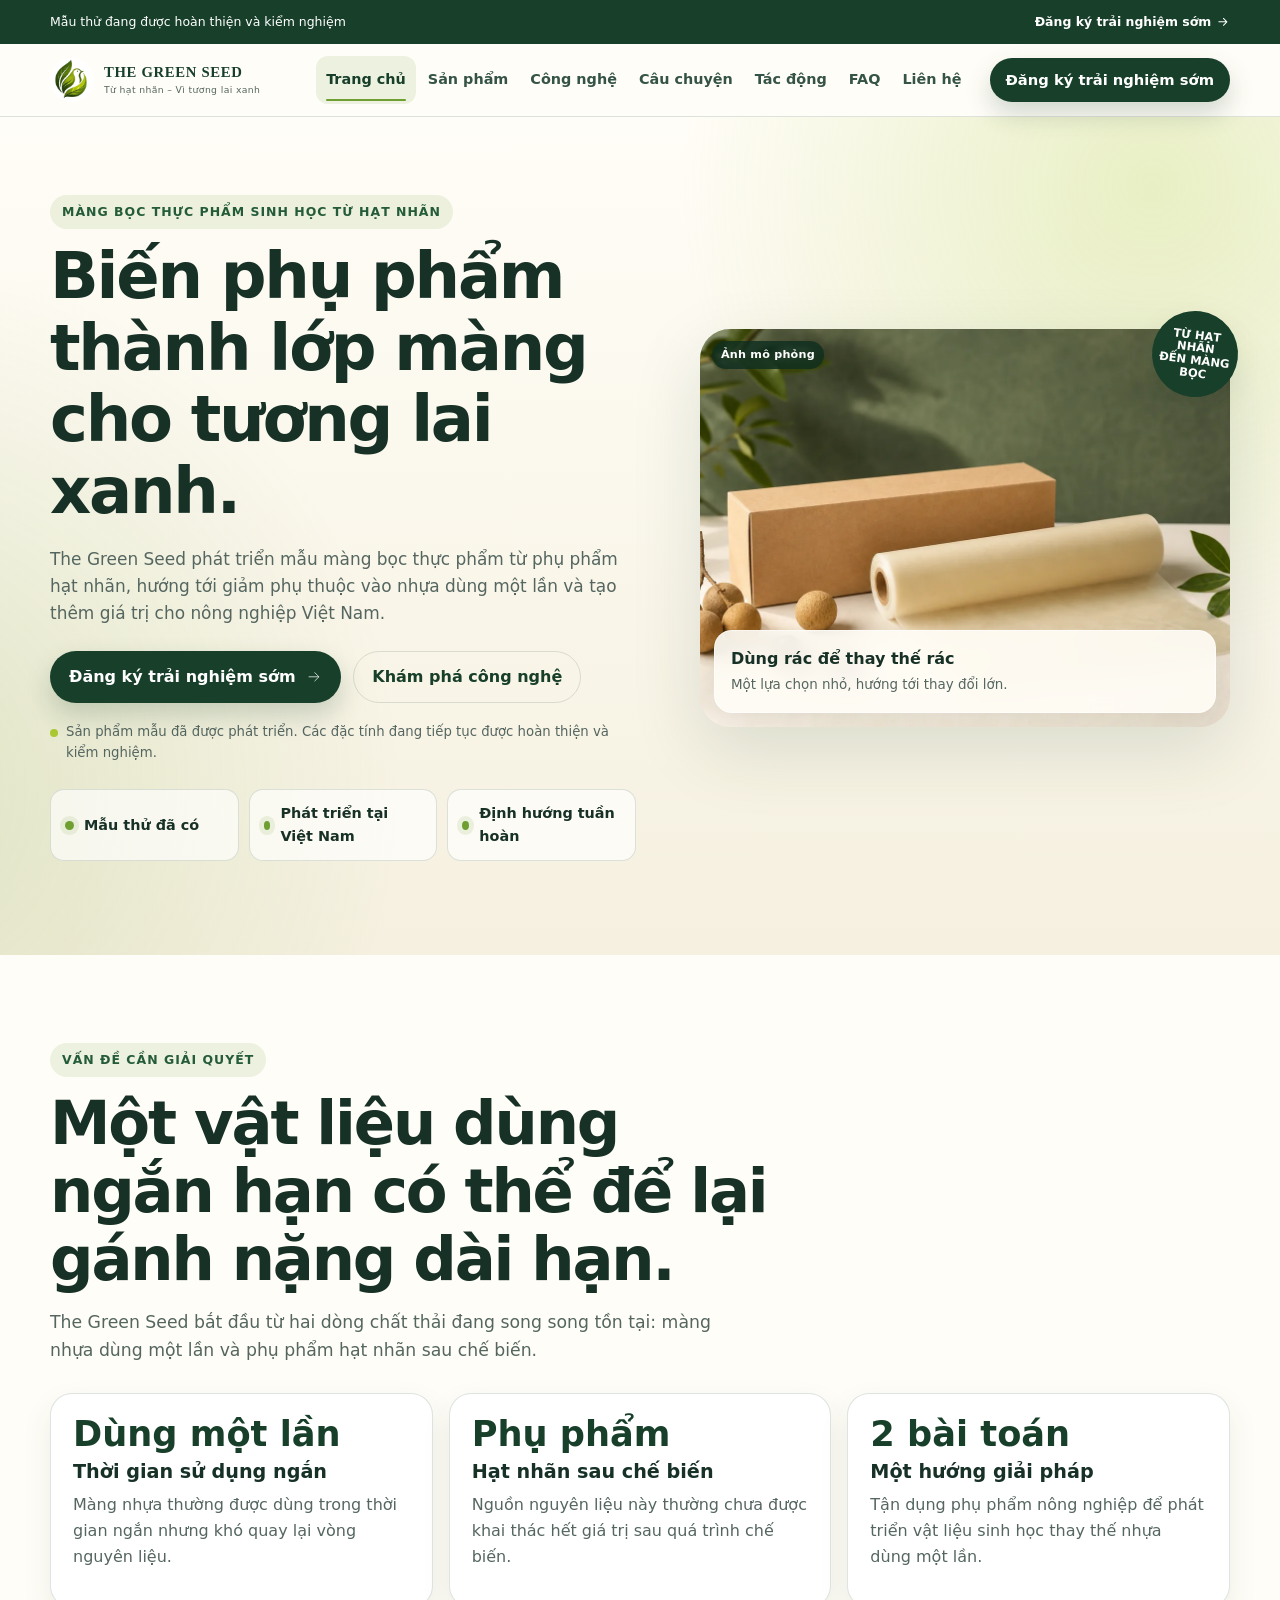
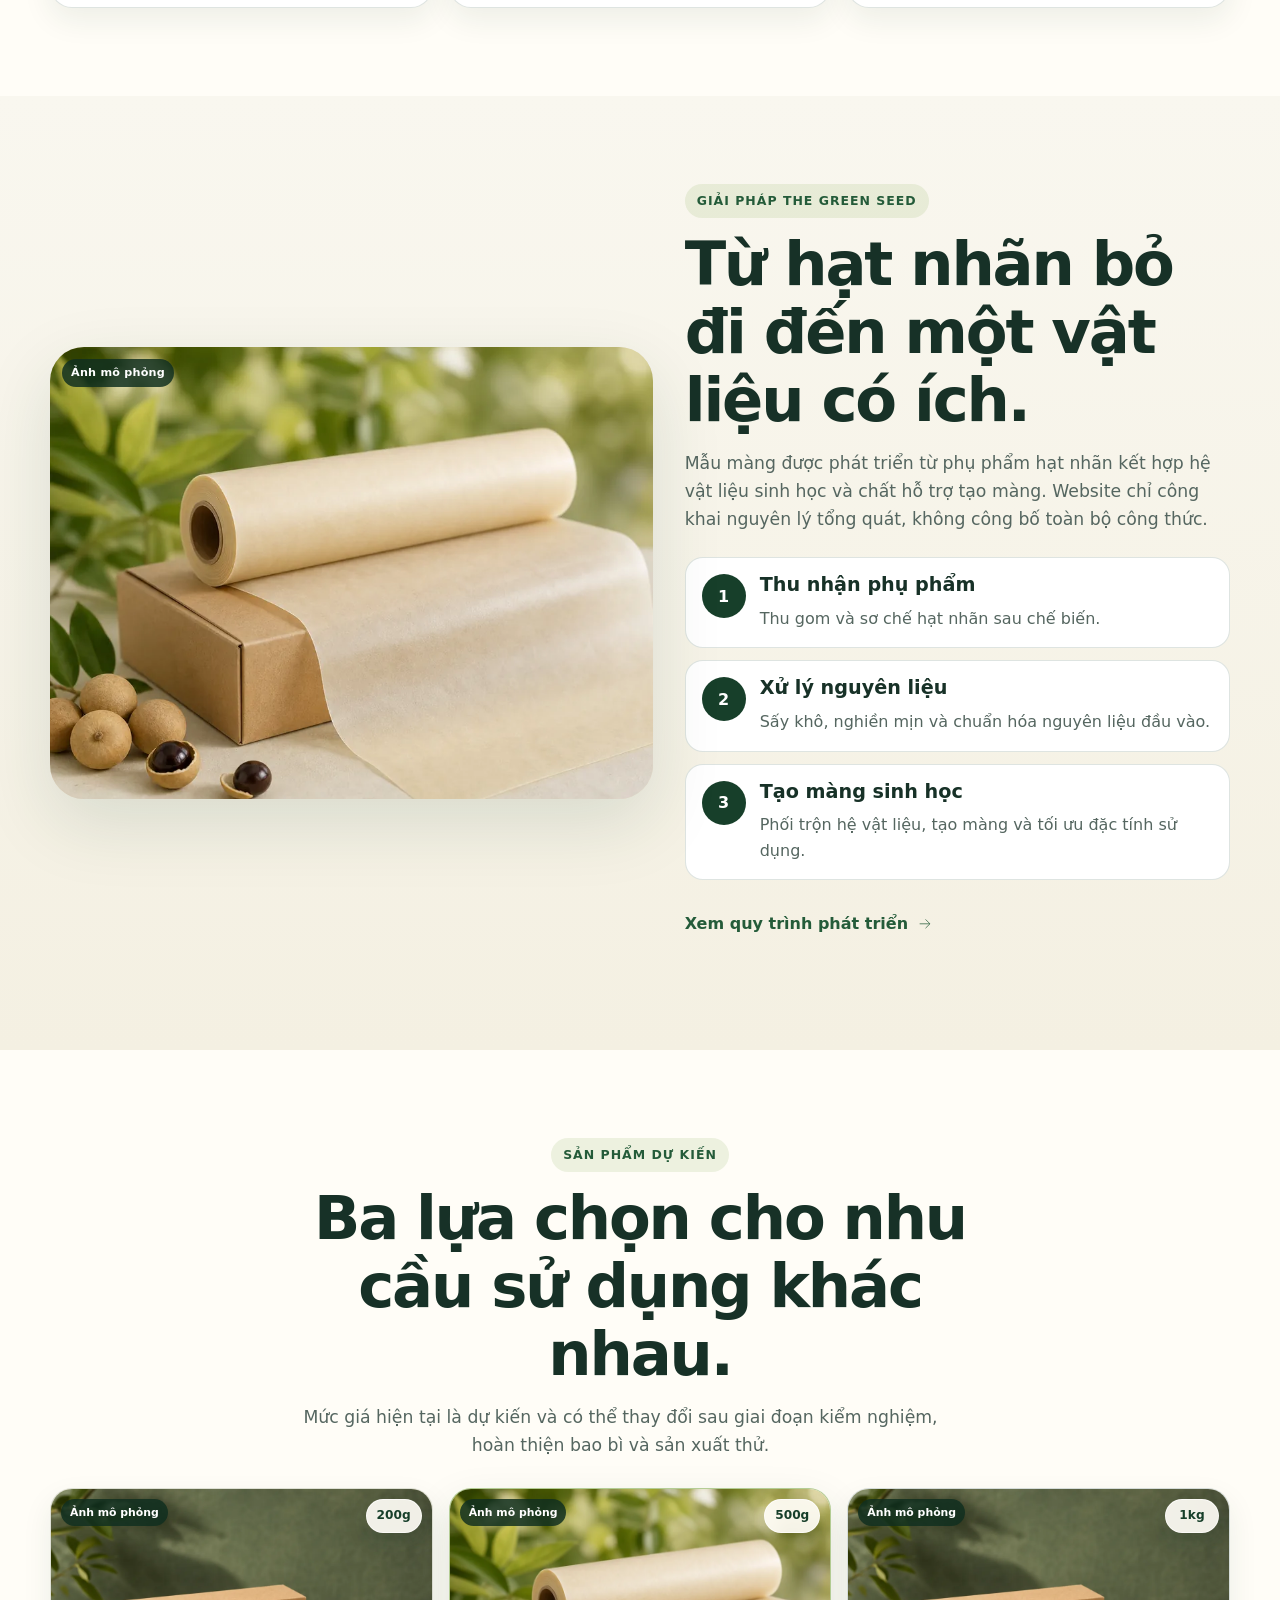
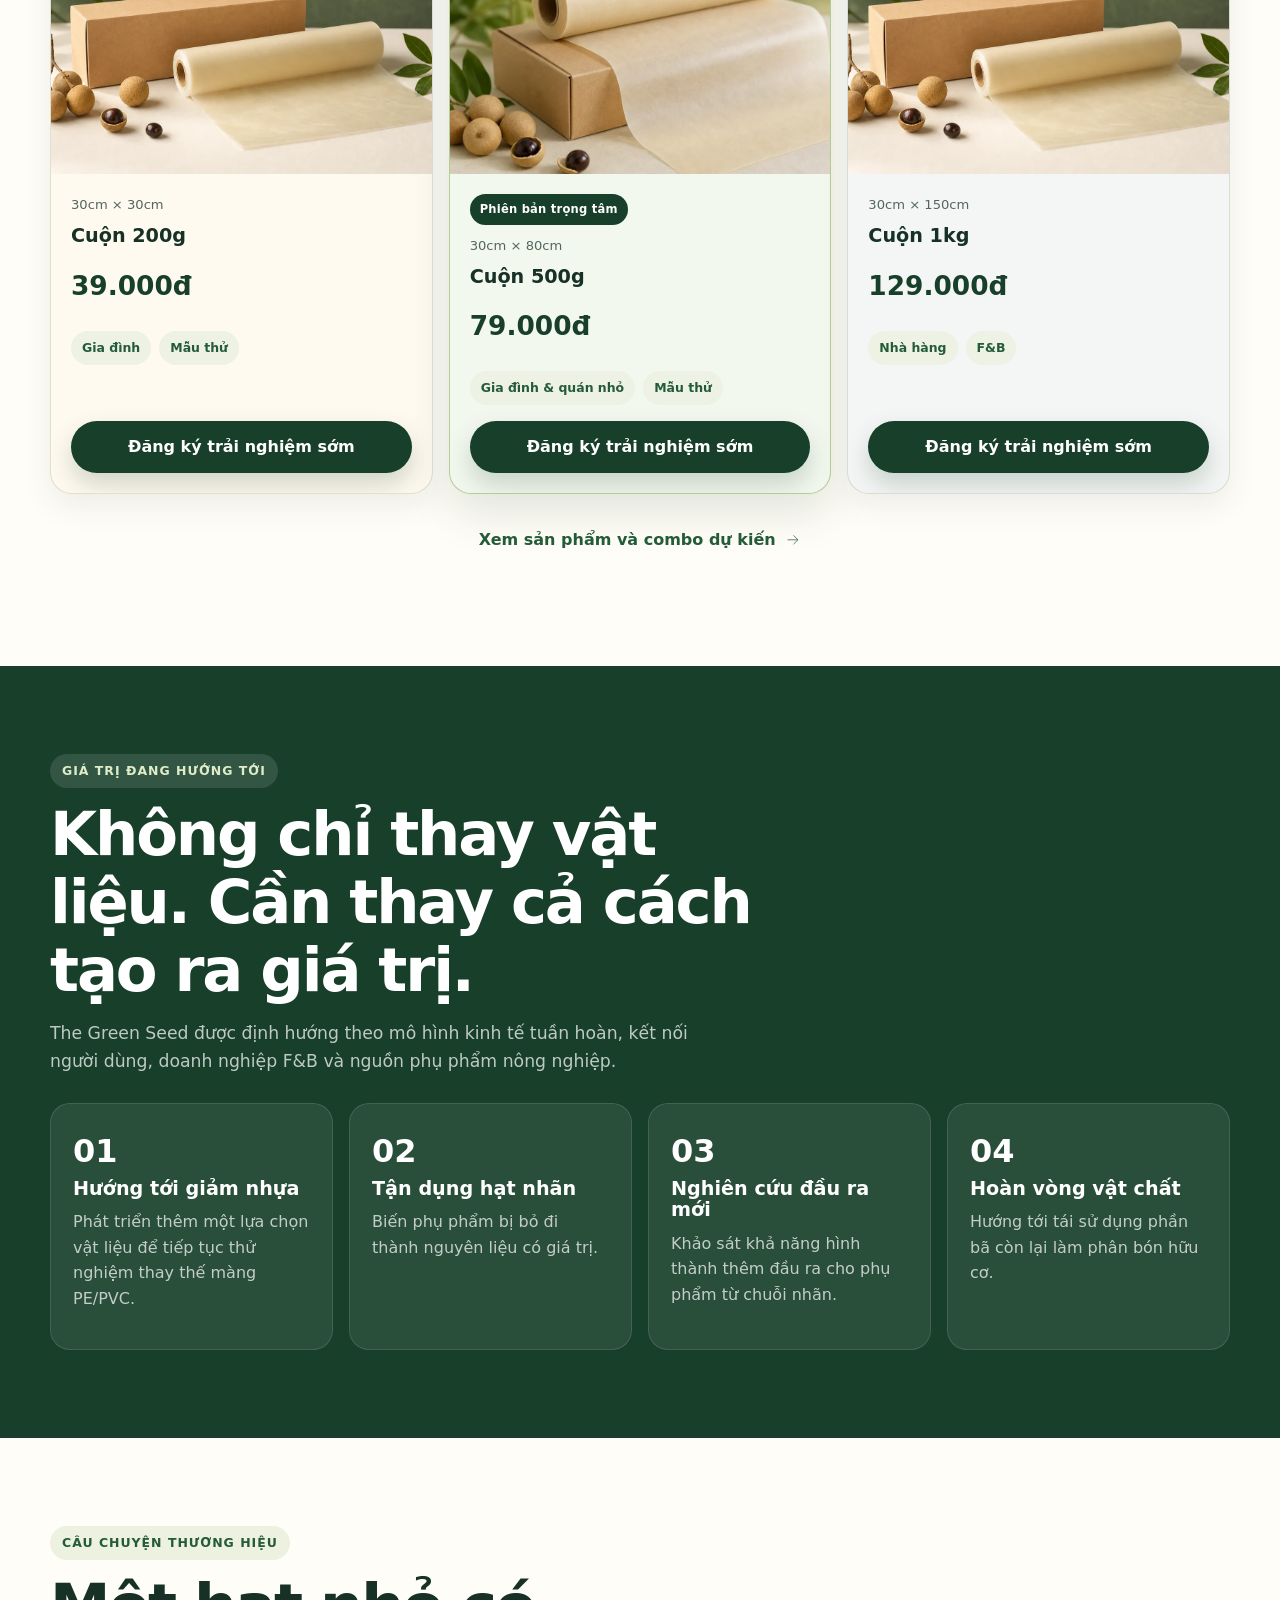
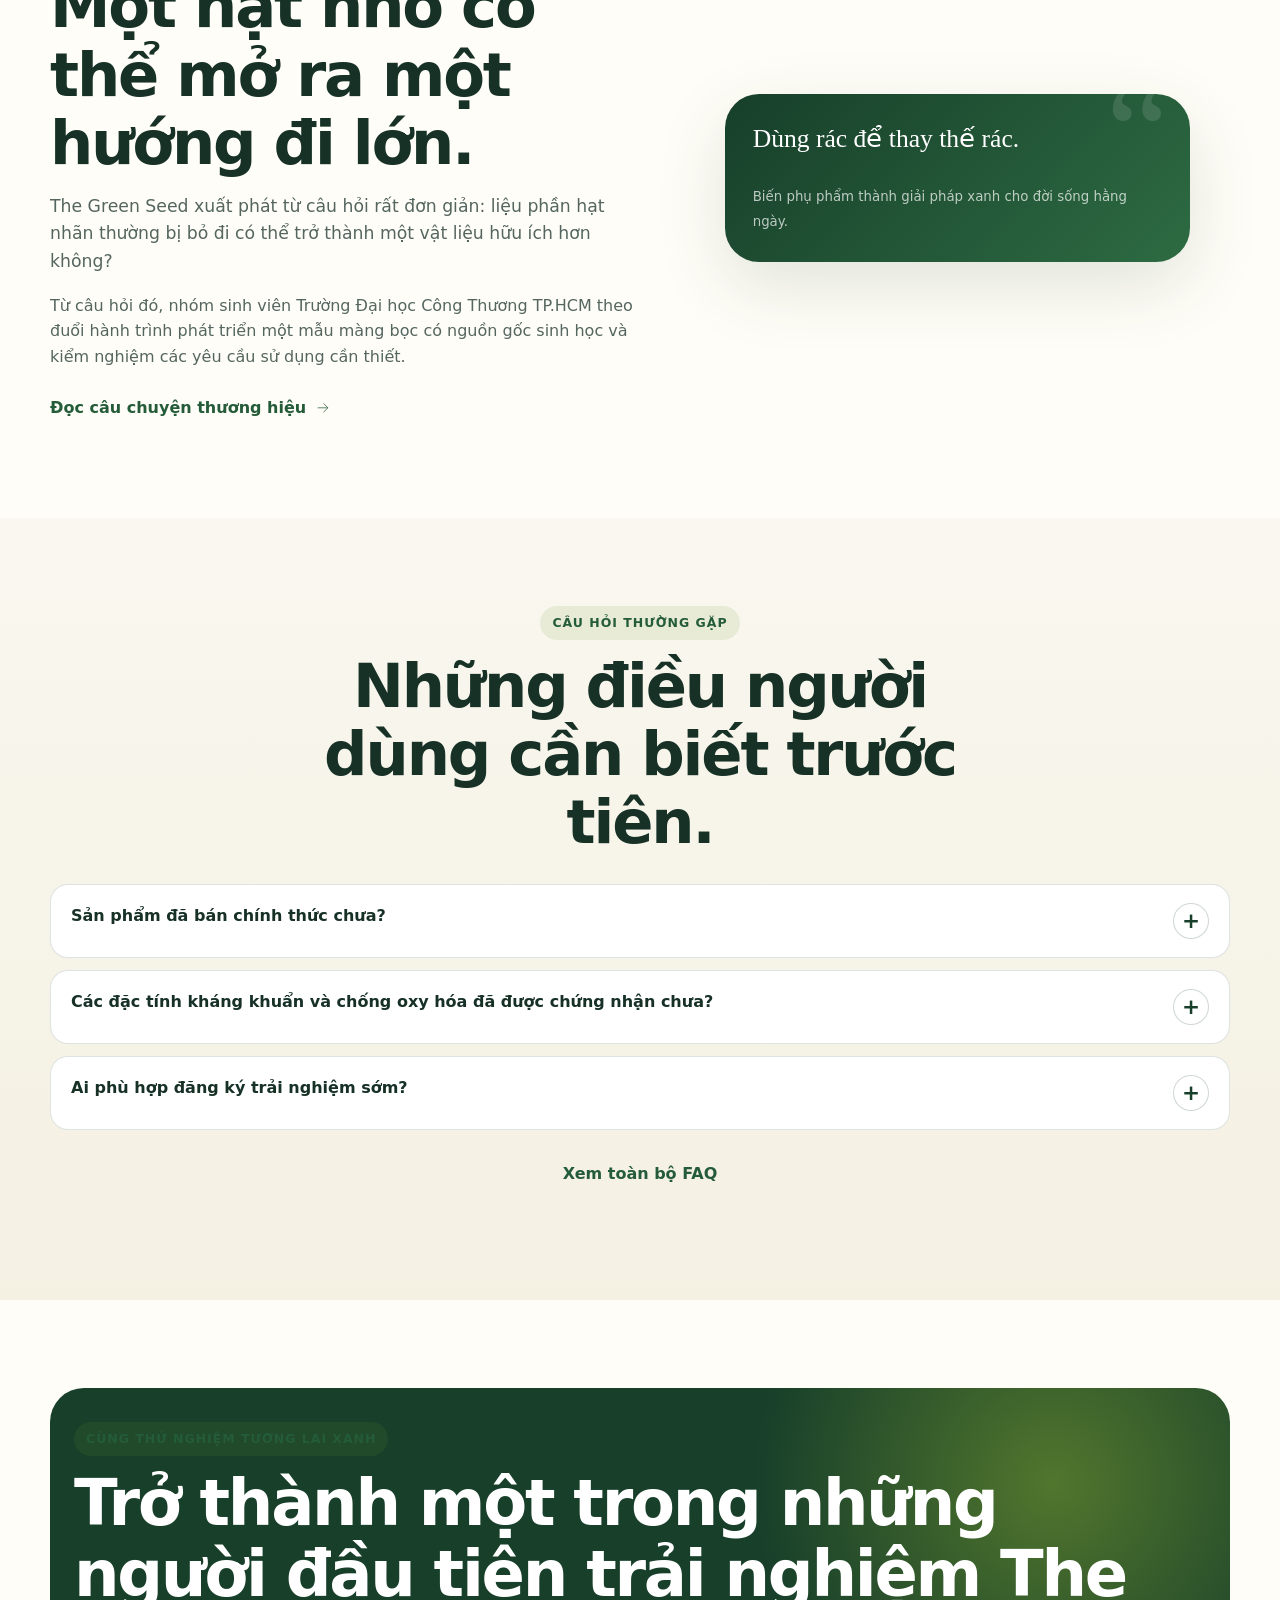
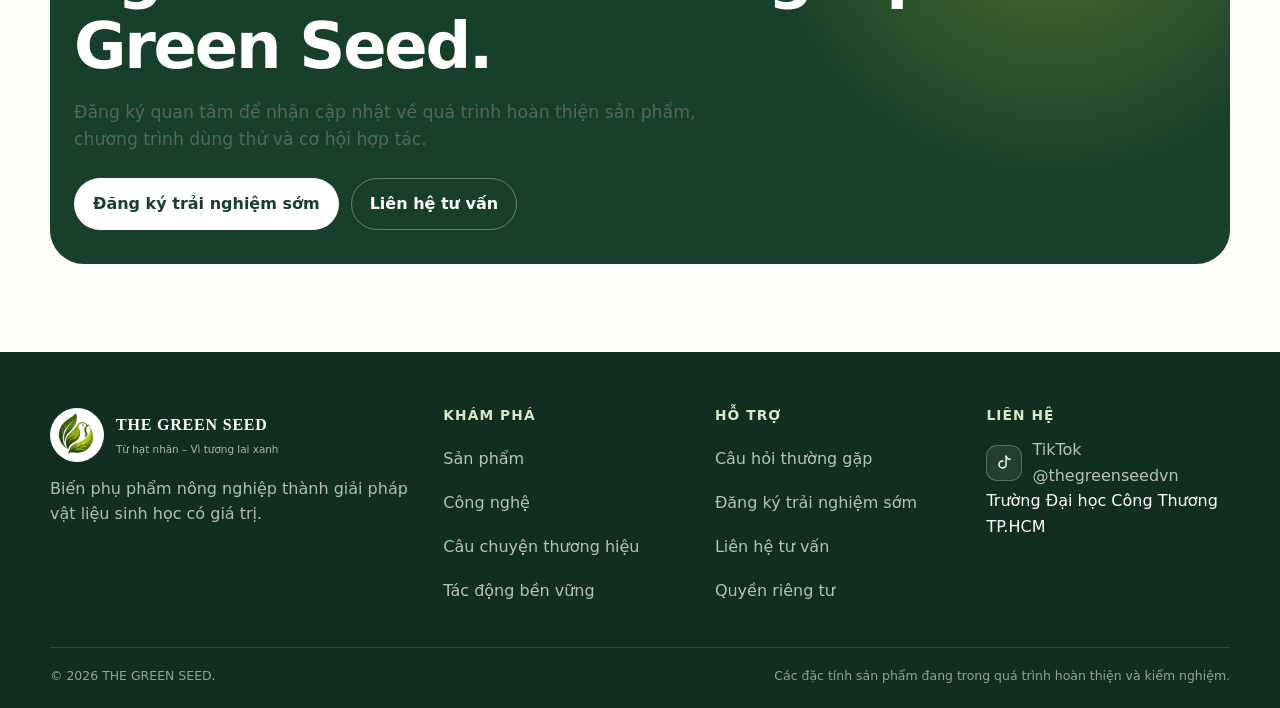
==== index.html @ 4a272bff "polish mobile UI and accessibility" ====
<!doctype html>
<html lang="vi">
<head>
  <meta charset="utf-8">
  <meta name="viewport" content="width=device-width,initial-scale=1,viewport-fit=cover">
  <meta name="theme-color" content="#173f2a">
  <meta name="robots" content="noindex,nofollow,noarchive">
  <title>The Green Seed | Màng bọc sinh học từ hạt nhãn</title>
  <meta name="description" content="The Green Seed phát triển màng bọc thực phẩm sinh học từ phụ phẩm hạt nhãn.">
  <link rel="canonical" href="https://doquoctan-514.github.io/the-green-seed/">
  <meta property="og:type" content="website"><meta property="og:site_name" content="The Green Seed">
  <meta property="og:title" content="The Green Seed | Màng bọc sinh học từ hạt nhãn">
  <meta property="og:description" content="Mẫu màng bọc thực phẩm từ phụ phẩm hạt nhãn đang được hoàn thiện và kiểm nghiệm.">
  <meta property="og:url" content="https://doquoctan-514.github.io/the-green-seed/">
  <meta property="og:image" content="https://doquoctan-514.github.io/the-green-seed/assets/images/og-share.jpg"><meta property="og:image:width" content="1200"><meta property="og:image:height" content="630"><meta property="og:image:alt" content="Ảnh mô phỏng trung tính mẫu màng The Green Seed">
  <meta name="twitter:card" content="summary_large_image">
  <link rel="icon" href="assets/images/favicon.png">
  <link rel="preload" as="image" href="assets/images/hero-product-v2.webp" type="image/webp" fetchpriority="high">
  <link rel="stylesheet" href="assets/css/styles.css?v=20260721-3">
</head>
<body>
  <a class="skip-link" href="#main">Bỏ qua điều hướng</a>
  <div data-site-header></div>
  <main id="main">
    
<section class="hero">
  <div class="container hero-grid">
    <div class="hero-copy" data-reveal>
      <p class="eyebrow">Màng bọc thực phẩm sinh học từ hạt nhãn</p>
      <h1>Biến phụ phẩm thành lớp màng cho tương lai xanh.</h1>
      <p class="lead">The Green Seed phát triển mẫu màng bọc thực phẩm từ phụ phẩm hạt nhãn, hướng tới giảm phụ thuộc vào nhựa dùng một lần và tạo thêm giá trị cho nông nghiệp Việt Nam.</p>
      <div class="button-row">
        <a class="button button-primary" href="lien-he.html?interest=trial&amp;source=hero#form">Đăng ký trải nghiệm sớm
          <svg aria-hidden="true" viewBox="0 0 24 24" fill="none" stroke="currentColor"><path d="M5 12h14M13 6l6 6-6 6"/></svg>
        </a>
        <a class="button button-secondary" href="cong-nghe.html">Khám phá công nghệ</a>
      </div>
      <p class="hero-note">Sản phẩm mẫu đã được phát triển. Các đặc tính đang tiếp tục được hoàn thiện và kiểm nghiệm.</p>
      <div class="trust-row">
        <div class="trust-item"><span class="trust-dot"></span>Mẫu thử đã có</div>
        <div class="trust-item"><span class="trust-dot"></span>Phát triển tại Việt Nam</div>
        <div class="trust-item"><span class="trust-dot"></span>Định hướng tuần hoàn</div>
      </div>
    </div>
    <div class="hero-visual" data-reveal>
      <div class="hero-frame">
        <img src="assets/images/hero-product-v2.webp" width="1200" height="800" alt="Ảnh mô phỏng trung tính cuộn màng mẫu, hộp kraft và hạt nhãn" fetchpriority="high" decoding="async">
        <div class="hero-badge">
          <strong>Dùng rác để thay thế rác</strong>
          <span>Một lựa chọn nhỏ, hướng tới thay đổi lớn.</span>
        </div>
      </div>
      <div class="hero-seal">TỪ HẠT NHÃN<br>ĐẾN MÀNG BỌC</div>
    </div>
  </div>
</section>

<section class="section">
  <div class="container">
    <div class="section-head" data-reveal>
      <p class="eyebrow">Vấn đề cần giải quyết</p>
      <h2>Một vật liệu dùng ngắn hạn có thể để lại gánh nặng dài hạn.</h2>
      <p class="lead">The Green Seed bắt đầu từ hai dòng chất thải đang song song tồn tại: màng nhựa dùng một lần và phụ phẩm hạt nhãn sau chế biến.</p>
    </div>
    <div class="stats-grid">
      <article class="stat-card" data-reveal>
        <div class="stat-number">Dùng một lần</div>
        <h3>Thời gian sử dụng ngắn</h3>
        <p class="muted">Màng nhựa thường được dùng trong thời gian ngắn nhưng khó quay lại vòng nguyên liệu.</p>
      </article>
      <article class="stat-card" data-reveal>
        <div class="stat-number">Phụ phẩm</div>
        <h3>Hạt nhãn sau chế biến</h3>
        <p class="muted">Nguồn nguyên liệu này thường chưa được khai thác hết giá trị sau quá trình chế biến.</p>
      </article>
      <article class="stat-card" data-reveal>
        <div class="stat-number">2 bài toán</div>
        <h3>Một hướng giải pháp</h3>
        <p class="muted">Tận dụng phụ phẩm nông nghiệp để phát triển vật liệu sinh học thay thế nhựa dùng một lần.</p>
      </article>
    </div>
  </div>
</section>

<section class="section section-soft">
  <div class="container split">
    <div class="media-card" data-reveal>
      <img src="assets/images/product-closeup-v2.webp" width="900" height="900" alt="Ảnh mô phỏng trung tính cận cảnh cuộn màng mẫu và hạt nhãn" loading="lazy" decoding="async">
    </div>
    <div data-reveal>
      <p class="eyebrow">Giải pháp The Green Seed</p>
      <h2>Từ hạt nhãn bỏ đi đến một vật liệu có ích.</h2>
      <p class="lead">Mẫu màng được phát triển từ phụ phẩm hạt nhãn kết hợp hệ vật liệu sinh học và chất hỗ trợ tạo màng. Website chỉ công khai nguyên lý tổng quát, không công bố toàn bộ công thức.</p>
      <div class="steps">
        <div class="step"><span class="step-number">1</span><div><h3>Thu nhận phụ phẩm</h3><p>Thu gom và sơ chế hạt nhãn sau chế biến.</p></div></div>
        <div class="step"><span class="step-number">2</span><div><h3>Xử lý nguyên liệu</h3><p>Sấy khô, nghiền mịn và chuẩn hóa nguyên liệu đầu vào.</p></div></div>
        <div class="step"><span class="step-number">3</span><div><h3>Tạo màng sinh học</h3><p>Phối trộn hệ vật liệu, tạo màng và tối ưu đặc tính sử dụng.</p></div></div>
      </div>
      <p style="margin-top:22px"><a class="text-link" href="cong-nghe.html">Xem quy trình phát triển
        <svg aria-hidden="true" viewBox="0 0 24 24" fill="none" stroke="currentColor"><path d="M5 12h14M13 6l6 6-6 6"/></svg>
      </a></p>
    </div>
  </div>
</section>

<section class="section">
  <div class="container">
    <div class="section-head center" data-reveal>
      <p class="eyebrow">Sản phẩm dự kiến</p>
      <h2>Ba lựa chọn cho nhu cầu sử dụng khác nhau.</h2>
      <p class="lead">Mức giá hiện tại là dự kiến và có thể thay đổi sau giai đoạn kiểm nghiệm, hoàn thiện bao bì và sản xuất thử.</p>
    </div>
    <div class="product-grid">
      <article class="product-card product-card--200" data-product-index="0" data-reveal>
        <div class="product-image"><img src="assets/images/hero-product-v2.webp" width="1200" height="800" alt="Ảnh mô phỏng trung tính cuộn màng mẫu 200g" loading="lazy" decoding="async"><span class="product-weight-badge" aria-hidden="true">200g</span></div>
        <div class="product-body"><span class="product-meta" data-product-size>30cm × 30cm</span><h3 data-product-name>Cuộn 200g</h3><div class="product-price" data-product-price>39.000đ</div><div class="chip-row"><span class="chip">Gia đình</span><span class="chip">Mẫu thử</span></div><a class="button button-primary" data-product-cta href="lien-he.html?interest=trial&amp;product=200g&amp;source=product-card#form">Đăng ký trải nghiệm sớm</a></div>
      </article>
      <article class="product-card product-card--featured" data-product-index="1" data-reveal>
        <div class="product-image"><img src="assets/images/product-closeup-v2.webp" width="900" height="900" alt="Ảnh mô phỏng trung tính cuộn màng mẫu 500g" loading="lazy" decoding="async"><span class="product-weight-badge" aria-hidden="true">500g</span></div>
        <div class="product-body"><span class="product-featured-label">Phiên bản trọng tâm</span><span class="product-meta" data-product-size>30cm × 80cm</span><h3 data-product-name>Cuộn 500g</h3><div class="product-price" data-product-price>79.000đ</div><div class="chip-row"><span class="chip">Gia đình &amp; quán nhỏ</span><span class="chip">Mẫu thử</span></div><a class="button button-primary" data-product-cta href="lien-he.html?interest=trial&amp;product=500g&amp;source=product-card#form">Đăng ký trải nghiệm sớm</a></div>
      </article>
      <article class="product-card product-card--1kg" data-product-index="2" data-reveal>
        <div class="product-image"><img src="assets/images/hero-product-v2.webp" width="1200" height="800" alt="Ảnh mô phỏng trung tính cuộn màng mẫu 1kg" loading="lazy" decoding="async"><span class="product-weight-badge" aria-hidden="true">1kg</span></div>
        <div class="product-body"><span class="product-meta" data-product-size>30cm × 150cm</span><h3 data-product-name>Cuộn 1kg</h3><div class="product-price" data-product-price>129.000đ</div><div class="chip-row"><span class="chip">Nhà hàng</span><span class="chip">F&amp;B</span></div><a class="button button-primary" data-product-cta href="lien-he.html?interest=trial&amp;product=1kg&amp;source=product-card#form">Đăng ký trải nghiệm sớm</a></div>
      </article>
    </div>
    <p style="margin-top:24px;text-align:center"><a class="text-link" href="san-pham.html">Xem sản phẩm và combo dự kiến
      <svg aria-hidden="true" viewBox="0 0 24 24" fill="none" stroke="currentColor"><path d="M5 12h14M13 6l6 6-6 6"/></svg>
    </a></p>
  </div>
</section>

<section class="section section-dark">
  <div class="container">
    <div class="section-head" data-reveal>
      <p class="eyebrow">Giá trị đang hướng tới</p>
      <h2>Không chỉ thay vật liệu. Cần thay cả cách tạo ra giá trị.</h2>
      <p class="lead">The Green Seed được định hướng theo mô hình kinh tế tuần hoàn, kết nối người dùng, doanh nghiệp F&amp;B và nguồn phụ phẩm nông nghiệp.</p>
    </div>
    <div class="impact-grid">
      <div class="metric" data-reveal><strong>01</strong><h3>Hướng tới giảm nhựa</h3><p class="muted">Phát triển thêm một lựa chọn vật liệu để tiếp tục thử nghiệm thay thế màng PE/PVC.</p></div>
      <div class="metric" data-reveal><strong>02</strong><h3>Tận dụng hạt nhãn</h3><p class="muted">Biến phụ phẩm bị bỏ đi thành nguyên liệu có giá trị.</p></div>
      <div class="metric" data-reveal><strong>03</strong><h3>Nghiên cứu đầu ra mới</h3><p class="muted">Khảo sát khả năng hình thành thêm đầu ra cho phụ phẩm từ chuỗi nhãn.</p></div>
      <div class="metric" data-reveal><strong>04</strong><h3>Hoàn vòng vật chất</h3><p class="muted">Hướng tới tái sử dụng phần bã còn lại làm phân bón hữu cơ.</p></div>
    </div>
  </div>
</section>

<section class="section">
  <div class="container split">
    <div data-reveal>
      <p class="eyebrow">Câu chuyện thương hiệu</p>
      <h2>Một hạt nhỏ có thể mở ra một hướng đi lớn.</h2>
      <p class="lead">The Green Seed xuất phát từ câu hỏi rất đơn giản: liệu phần hạt nhãn thường bị bỏ đi có thể trở thành một vật liệu hữu ích hơn không?</p>
      <p class="muted">Từ câu hỏi đó, nhóm sinh viên Trường Đại học Công Thương TP.HCM theo đuổi hành trình phát triển một mẫu màng bọc có nguồn gốc sinh học và kiểm nghiệm các yêu cầu sử dụng cần thiết.</p>
      <a class="text-link" href="cau-chuyen.html">Đọc câu chuyện thương hiệu
        <svg aria-hidden="true" viewBox="0 0 24 24" fill="none" stroke="currentColor"><path d="M5 12h14M13 6l6 6-6 6"/></svg>
      </a>
    </div>
    <blockquote class="quote" data-reveal>
      <span class="quote-mark" aria-hidden="true">“</span>
      <p>Dùng rác để thay thế rác.</p>
      <small>Biến phụ phẩm thành giải pháp xanh cho đời sống hằng ngày.</small>
    </blockquote>
  </div>
</section>

<section class="section section-soft">
  <div class="container">
    <div class="section-head center" data-reveal>
      <p class="eyebrow">Câu hỏi thường gặp</p>
      <h2>Những điều người dùng cần biết trước tiên.</h2>
    </div>
    <div class="faq-list">
      <article class="faq-item" data-reveal>
        <button class="faq-button" aria-expanded="false">Sản phẩm đã bán chính thức chưa?</button>
        <div class="faq-panel" hidden>Chưa. The Green Seed hiện đã có mẫu thử và đang tiếp tục hoàn thiện, kiểm nghiệm trước khi thương mại hóa.</div>
      </article>
      <article class="faq-item" data-reveal>
        <button class="faq-button" aria-expanded="false">Các đặc tính kháng khuẩn và chống oxy hóa đã được chứng nhận chưa?</button>
        <div class="faq-panel" hidden>Chưa có chứng nhận công khai ở thời điểm hiện tại. Đây là các đặc tính mục tiêu đang được nghiên cứu và cần được xác nhận bằng kiểm nghiệm phù hợp.</div>
      </article>
      <article class="faq-item" data-reveal>
        <button class="faq-button" aria-expanded="false">Ai phù hợp đăng ký trải nghiệm sớm?</button>
        <div class="faq-panel" hidden>Người tiêu dùng quan tâm lối sống xanh, quán ăn, nhà hàng và doanh nghiệp F&amp;B muốn thử nghiệm một lựa chọn màng bọc mới.</div>
      </article>
    </div>
    <p style="margin-top:22px;text-align:center"><a class="text-link" href="faq.html">Xem toàn bộ FAQ</a></p>
  </div>
</section>

<section class="section">
  <div class="container">
    <div class="cta-band" data-reveal>
      <p class="eyebrow">Cùng thử nghiệm tương lai xanh</p>
      <h2>Trở thành một trong những người đầu tiên trải nghiệm The Green Seed.</h2>
      <p class="lead">Đăng ký quan tâm để nhận cập nhật về quá trình hoàn thiện sản phẩm, chương trình dùng thử và cơ hội hợp tác.</p>
      <div class="button-row">
        <a class="button button-light" href="lien-he.html?interest=trial&amp;source=final-cta#form">Đăng ký trải nghiệm sớm</a>
        <a class="button button-secondary button-ghost-light" href="lien-he.html">Liên hệ tư vấn</a>
      </div>
    </div>
  </div>
</section>

  </main>
  <div data-site-footer></div>
  <script src="assets/js/content.js?v=20260721-3"></script>
  <script src="assets/js/site.js?v=20260721-3"></script>
</body>
</html>
---- assets/css/styles.css ----
:root{
  --forest:#173f2a;
  --forest-2:#245b39;
  --leaf:#6f9e31;
  --lime:#a9c832;
  --cream:#f7f4e8;
  --paper:#fffdf7;
  --sand:#e8dfc8;
  --ink:#173127;
  --muted:#556660;
  --line:rgba(23,63,42,.14);
  --warning:#9a6b14;
  --white:#fff;
  --radius-sm:14px;
  --radius:22px;
  --radius-lg:34px;
  --shadow-sm:0 12px 30px rgba(23,63,42,.08);
  --shadow:0 24px 70px rgba(23,63,42,.13);
  --container:1180px;
  --section:64px;
  --motion-fast:160ms;
  --motion-base:260ms;
  --motion-slow:520ms;
  --motion-reveal:640ms;
  --motion-ease:cubic-bezier(.22,1,.36,1);
  --motion-ease-out:cubic-bezier(.16,1,.3,1);
  --motion-distance:18px;
}
*{box-sizing:border-box}
html{scroll-behavior:smooth;scroll-padding-top:128px}
body{
  margin:0;
  color:var(--ink);
  background:var(--paper);
  font-family:Inter,ui-sans-serif,system-ui,-apple-system,BlinkMacSystemFont,"Segoe UI",sans-serif;
  line-height:1.6;
  -webkit-font-smoothing:antialiased;
  overflow-wrap:break-word;
}
body.nav-open{overflow:hidden}
img{display:block;max-width:100%}
a{color:inherit;text-decoration:none}
button,input,select,textarea{font:inherit}
button{cursor:pointer}
svg{width:1.1em;height:1.1em}
.container{width:min(calc(100% - 32px),var(--container));margin-inline:auto}
.section{padding:var(--section) 0}
.section-soft{background:linear-gradient(180deg,#f9f7ef 0%,#f4f0e2 100%)}
.section-dark{background:var(--forest);color:var(--white)}
.section-head{max-width:720px;margin-bottom:28px}
.section-head.center{text-align:center;margin-inline:auto}
.eyebrow{
  display:inline-flex;align-items:center;gap:8px;
  margin:0 0 12px;padding:7px 12px;border-radius:999px;
  background:rgba(111,158,49,.12);color:var(--forest-2);
  font-size:.78rem;font-weight:800;letter-spacing:.08em;text-transform:uppercase;
}
.section-dark .eyebrow{background:rgba(255,255,255,.12);color:#dfecc8}
h1,h2,h3,p{margin-top:0}
h1,h2,h3{line-height:1.12;overflow-wrap:normal;word-break:normal;hyphens:none}
h1,h2{font-family:inherit;font-weight:850;letter-spacing:-.035em}
h1{font-size:clamp(2.55rem,8.2vw,5.4rem);margin-bottom:18px}
h2{font-size:clamp(2rem,6.6vw,3.8rem);margin-bottom:16px}
h3{font-size:1.2rem;margin-bottom:10px}
.lead{font-size:1.08rem;color:var(--muted);max-width:62ch}
.section-dark .lead,.section-dark .muted{color:rgba(255,255,255,.72)}
.muted{color:var(--muted)}
.small{font-size:.88rem}
.kicker{font-weight:800;color:var(--forest-2)}
.button-row{display:flex;flex-direction:column;gap:12px;margin-top:24px}
.button{
  min-height:48px;padding:12px 18px;border-radius:999px;
  display:inline-flex;align-items:center;justify-content:center;gap:9px;
  position:relative;overflow:hidden;isolation:isolate;
  border:1px solid transparent;font-weight:800;
  transition:transform var(--motion-fast) var(--motion-ease),background-color var(--motion-base) ease,
    border-color var(--motion-base) ease,box-shadow var(--motion-base) var(--motion-ease);
}
.button-primary{background:var(--forest);color:#fff;box-shadow:0 12px 26px rgba(23,63,42,.2)}
.button-secondary{background:transparent;border-color:var(--line);color:var(--forest)}
.button-ghost-light{background:transparent;color:#fff;border-color:rgba(255,255,255,.34)}
.button-light{background:#fff;color:var(--forest)}
.button-small{min-height:44px;padding:9px 15px;font-size:.92rem}
.button svg,.text-link svg{transition:transform var(--motion-base) var(--motion-ease)}
.button:active{transform:translateY(1px) scale(.985)}
.text-link{
  display:inline-flex;align-items:center;gap:8px;min-height:44px;padding:7px 0;color:var(--forest-2);font-weight:800;
  transition:color var(--motion-fast) ease,gap var(--motion-base) var(--motion-ease)
}
.button:disabled{cursor:wait;opacity:.68;transform:none}
a:focus-visible,button:focus-visible,input:focus-visible,select:focus-visible,textarea:focus-visible,[tabindex]:focus-visible{
  outline:3px solid var(--lime);outline-offset:3px
}
.skip-link{position:fixed;left:12px;top:-100px;z-index:9999;background:#fff;padding:10px 14px;border-radius:10px}
.skip-link:focus{top:12px}
.announcement{background:var(--forest);color:#fff;font-size:.78rem}
.announcement-inner{min-height:44px;display:flex;align-items:center;justify-content:center;gap:10px;text-align:center}
.announcement-inner span{display:none}
.announcement a{display:inline-flex;align-items:center;gap:5px;min-height:44px;font-weight:800}
[data-site-header]{position:sticky;top:0;z-index:50}
.site-header{
  position:relative;background:rgba(255,253,247,.98);border-bottom:1px solid var(--line);
  transition:background-color var(--motion-base) ease,box-shadow var(--motion-base) ease,border-color var(--motion-base) ease
}
.site-header.is-scrolled{
  background:rgba(255,253,247,.99);border-color:rgba(23,63,42,.1);
  box-shadow:0 10px 34px rgba(23,63,42,.09)
}
.header-inner{min-height:72px;display:flex;align-items:center;justify-content:space-between;position:relative}
.brand{display:flex;align-items:center;gap:10px;min-width:0;min-height:44px}
.brand img{width:44px;height:44px;object-fit:contain;border-radius:50%;background:#fff}
.brand-copy{display:grid;line-height:1.05}
.brand-copy strong{font-family:"Times New Roman",Times,serif;font-size:.92rem;letter-spacing:.045em;color:var(--forest)}
.brand-copy small{display:none;margin-top:5px;font-size:.58rem;letter-spacing:.04em;color:var(--muted);white-space:nowrap}
.nav-toggle{
  width:46px;height:46px;border-radius:14px;border:1px solid var(--line);
  background:#fff;color:var(--forest);display:grid;place-items:center;
  transition:transform var(--motion-fast) var(--motion-ease),background-color var(--motion-fast) ease,
    border-color var(--motion-fast) ease
}
.nav-toggle:active{transform:scale(.96)}
.toggle-open,.toggle-close{
  grid-area:1/1;display:inline-flex;transition:opacity var(--motion-fast) ease,transform var(--motion-base) var(--motion-ease)
}
.toggle-open{opacity:1;transform:rotate(0) scale(1)}
.toggle-close{opacity:0;transform:rotate(-45deg) scale(.82)}
.nav-toggle[aria-expanded="true"] .toggle-open{opacity:0;transform:rotate(45deg) scale(.82)}
.nav-toggle[aria-expanded="true"] .toggle-close{opacity:1;transform:rotate(0) scale(1)}
.site-nav{
  position:fixed;inset:var(--nav-top,116px) 0 0;background:var(--paper);
  padding:20px 16px calc(32px + env(safe-area-inset-bottom));display:flex;flex-direction:column;
  overflow-y:auto;overscroll-behavior:contain;border-top:1px solid var(--line);
  opacity:0;visibility:hidden;pointer-events:none;transform:translate3d(0,-8px,0);
  transition:opacity var(--motion-base) ease,transform var(--motion-base) var(--motion-ease),
    visibility 0s linear var(--motion-base)
}
.site-nav.is-open{
  opacity:1;visibility:visible;pointer-events:auto;transform:none;
  transition-delay:0s
}
.nav-list{display:flex;flex-direction:column;gap:4px}
.nav-link{position:relative;display:flex;align-items:center;min-height:48px;padding:10px 12px 10px 16px;border-radius:12px;font-weight:750;color:#355447}
.nav-link:hover,.nav-link.is-active{background:rgba(111,158,49,.12);color:var(--forest)}
.nav-link.is-active::before{content:"";position:absolute;left:5px;top:12px;bottom:12px;width:3px;border-radius:999px;background:var(--leaf)}
.nav-cta{margin-top:16px;width:100%}
.hero{position:relative;overflow:hidden;padding:44px 0 64px;background:
  radial-gradient(circle at 90% 8%,rgba(169,200,50,.25),transparent 34%),
  radial-gradient(circle at -10% 80%,rgba(111,158,49,.18),transparent 34%),
  linear-gradient(180deg,#fffdf7,#f5f0df)}
.hero-grid{display:grid;gap:32px;align-items:center}
.hero-copy{position:relative;z-index:2}
.hero-copy .lead{font-size:1.06rem}
.hero-note{margin-top:18px;font-size:.83rem;color:var(--muted);display:flex;gap:8px;align-items:flex-start}
.hero-note::before{content:"";width:8px;height:8px;margin-top:8px;flex:0 0 auto;border-radius:50%;background:var(--lime)}
.trust-row{display:grid;grid-template-columns:1fr;gap:10px;margin-top:26px}
.trust-item{display:flex;align-items:center;gap:10px;padding:12px 14px;border:1px solid var(--line);background:rgba(255,255,255,.65);border-radius:14px;font-size:.9rem;font-weight:700}
.trust-dot{width:9px;height:9px;border-radius:50%;background:var(--leaf);box-shadow:0 0 0 5px rgba(111,158,49,.12)}
.hero-visual{position:relative}
.hero-frame{position:relative;overflow:hidden;border-radius:30px;background:#e6dfc9;box-shadow:var(--shadow);aspect-ratio:4/3}
.hero-frame img{
  width:100%;height:100%;object-fit:cover;
  transition:transform 900ms var(--motion-ease)
}
.hero-frame::after,.media-card::after{
  content:"Ảnh mô phỏng";position:absolute;top:12px;left:12px;z-index:2;
  padding:5px 9px;border-radius:999px;background:rgba(16,47,32,.84);color:#fff;
  font-size:.7rem;font-weight:800;letter-spacing:.02em
}
.hero-badge{
  position:absolute;left:14px;bottom:14px;right:14px;padding:15px 16px;
  border-radius:18px;background:rgba(255,253,247,.9);backdrop-filter:blur(12px);
  border:1px solid rgba(255,255,255,.55);box-shadow:var(--shadow-sm)
}
.hero-badge strong{display:block}
.hero-badge span{font-size:.84rem;color:var(--muted)}
.hero-seal{
  position:absolute;right:-8px;top:-18px;width:86px;height:86px;border-radius:50%;
  background:var(--forest);color:#fff;display:grid;place-items:center;text-align:center;
  font-size:.72rem;font-weight:900;line-height:1.1;transform:rotate(7deg);box-shadow:var(--shadow-sm)
}
.stats-grid,.card-grid,.product-grid,.impact-grid,.footer-grid{display:grid;grid-template-columns:1fr;gap:16px}
.stat-card,.card,.product-card,.feature-card{
  border:1px solid var(--line);background:#fff;border-radius:var(--radius);
  padding:22px;box-shadow:var(--shadow-sm);
  transition:transform var(--motion-base) var(--motion-ease),border-color var(--motion-base) ease,
    box-shadow var(--motion-base) var(--motion-ease)
}
.stat-number{font-size:2.2rem;line-height:1;font-weight:900;color:var(--forest);margin-bottom:10px}
.icon-box{
  width:48px;height:48px;border-radius:15px;display:grid;place-items:center;background:rgba(111,158,49,.14);color:var(--forest);margin-bottom:18px;
  transition:transform var(--motion-base) var(--motion-ease),background-color var(--motion-base) ease
}
.icon-box svg{width:24px;height:24px}
.split{display:grid;gap:32px;align-items:center}
.media-card{position:relative;aspect-ratio:4/3;border-radius:var(--radius-lg);overflow:hidden;background:#e9e1cb;box-shadow:var(--shadow)}
.media-card img{
  width:100%;height:100%;object-fit:cover;
  transition:transform 800ms var(--motion-ease)
}
.product-hero-media{aspect-ratio:16/9}
.product-hero-media img{object-position:center bottom}
.process-visual,.project-card,.cycle-visual{
  position:relative;width:100%;min-width:0;min-height:320px;border:1px solid var(--line);border-radius:var(--radius-lg);
  overflow:hidden;background:
    radial-gradient(circle at 82% 16%,rgba(169,200,50,.26),transparent 30%),
    linear-gradient(145deg,#f8f3e4,#e5ecd7);box-shadow:var(--shadow)
}
.visual-note{
  position:absolute;left:14px;top:14px;padding:6px 10px;border-radius:999px;background:rgba(23,63,42,.88);color:#fff;
  font-size:.7rem;font-weight:850;letter-spacing:.04em;text-transform:uppercase
}
.process-visual{display:grid;grid-template-columns:1fr;gap:8px;align-content:center;padding:64px 22px 52px;text-align:center}
.process-visual strong{font-size:.88rem;color:var(--forest)}
.process-visual > span[aria-hidden]{font-size:1.5rem;font-weight:900;color:var(--leaf);transform:rotate(90deg)}
.process-visual-mark{position:absolute;right:18px;top:14px;width:46px;height:46px;border-radius:50%;overflow:hidden;background:#fff}
.process-visual-mark img{width:100%;height:100%;object-fit:contain}
.process-visual small{position:absolute;left:22px;right:22px;bottom:18px;color:var(--muted);font-size:.74rem}
.project-card{display:grid;place-content:center;justify-items:center;gap:10px;padding:58px 28px 30px;text-align:center}
.project-card img{width:92px;height:92px;object-fit:contain;border-radius:50%;background:#fff;box-shadow:var(--shadow-sm)}
.project-card strong{font-family:"Times New Roman",Times,serif;font-size:1.55rem;letter-spacing:.06em;color:var(--forest)}
.project-card span:not(.visual-note){font-weight:800;color:var(--forest-2)}
.project-card small{color:var(--muted)}
.cycle-visual{min-height:340px}
.cycle-center{position:absolute;left:50%;top:50%;width:108px;height:108px;transform:translate(-50%,-50%);border-radius:50%;display:grid;place-content:center;justify-items:center;gap:4px;background:var(--forest);color:#fff;box-shadow:var(--shadow)}
.cycle-center img{width:48px;height:48px;object-fit:contain;border-radius:50%;background:#fff}
.cycle-center strong{font-size:.72rem;letter-spacing:.05em}
.cycle-node{position:absolute;min-width:74px;padding:8px 9px;border:1px solid rgba(23,63,42,.12);border-radius:999px;background:#fff;color:var(--forest);font-size:.72rem;font-weight:850;text-align:center;box-shadow:var(--shadow-sm)}
.node-a{left:3%;top:25%}.node-b{right:3%;top:25%}.node-c{right:3%;bottom:18%}.node-d{left:3%;bottom:18%}
.steps{display:grid;gap:12px;margin-top:24px}
.step{display:grid;grid-template-columns:44px 1fr;gap:14px;align-items:start;padding:16px;border-radius:18px;background:#fff;border:1px solid var(--line)}
.step-number{width:44px;height:44px;border-radius:50%;display:grid;place-items:center;background:var(--forest);color:#fff;font-weight:900}
.step p{margin-bottom:0;color:var(--muted)}
.product-card{display:flex;flex-direction:column;overflow:hidden;padding:0}
.product-card--200{background:#fffaf0}
.product-card--featured{background:#f3f8ef;border-color:rgba(111,158,49,.48);box-shadow:0 18px 44px rgba(23,63,42,.13)}
.product-card--1kg{background:#f4f6f5}
.product-image{position:relative;aspect-ratio:4/3;background:linear-gradient(140deg,#efe9d7,#ded5bc);overflow:hidden}
.product-image::after{
  content:"Ảnh mô phỏng";position:absolute;top:10px;left:10px;padding:5px 9px;border-radius:999px;
  background:rgba(16,47,32,.84);color:#fff;font-size:.68rem;font-weight:800
}
.product-image img{
  width:100%;height:100%;object-fit:cover;
  transition:transform 700ms var(--motion-ease)
}
.product-card--200 .product-image img{object-position:50% 34%}
.product-card--featured .product-image img{object-position:50% 50%}
.product-card--1kg .product-image img{object-position:50% 70%}
.product-weight-badge{
  position:absolute;z-index:2;top:10px;right:10px;display:grid;place-items:center;min-width:54px;min-height:34px;
  padding:6px 10px;border:1px solid rgba(255,255,255,.66);border-radius:999px;background:rgba(255,253,247,.92);
  color:var(--forest);font-size:.76rem;font-weight:900;box-shadow:0 8px 20px rgba(23,63,42,.14);backdrop-filter:blur(8px)
}
.product-body{padding:20px;display:flex;flex-direction:column;flex:1}
.product-featured-label{align-self:flex-start;margin-bottom:10px;padding:6px 10px;border-radius:999px;background:var(--forest);color:#fff;font-size:.72rem;font-weight:850;letter-spacing:.02em}
.product-meta{font-size:.82rem;color:var(--muted);margin-bottom:10px}
.product-price{font-size:1.65rem;font-weight:900;color:var(--forest);margin:8px 0}
.product-body .button{margin-top:auto}
.combo-card{display:flex;flex-direction:column}
.combo-card .button{margin-top:auto}
.chip-row{display:flex;flex-wrap:wrap;gap:8px;margin:16px 0}
.chip{padding:7px 11px;border-radius:999px;background:#edf2e4;color:var(--forest-2);font-size:.78rem;font-weight:800}
.notice{border-left:4px solid var(--warning);background:#fff8e6;padding:15px 16px;border-radius:0 14px 14px 0;color:#62450d}
.process-line{display:grid;gap:12px;margin-top:28px}
.process-node{position:relative;padding:20px;border-radius:20px;background:#fff;border:1px solid var(--line)}
.process-node:not(:last-child)::after{content:"↓";display:block;text-align:center;color:var(--leaf);font-weight:900;margin:12px 0 -8px}
.quote{
  position:relative;overflow:hidden;padding:28px;border-radius:var(--radius-lg);background:linear-gradient(135deg,var(--forest),#2d6b42);
  color:#fff;box-shadow:var(--shadow)
}
.quote > *:not(.quote-mark){position:relative;z-index:1}
.quote-mark{position:absolute;right:20px;top:-34px;color:#fff;font-family:Georgia,"Times New Roman",serif;font-size:9rem;line-height:1;opacity:.12;pointer-events:none}
.quote p{font-family:"Times New Roman",Times,serif;font-size:1.6rem;line-height:1.35}
.quote small{color:rgba(255,255,255,.7)}
.timeline{position:relative;display:grid;gap:18px}
.timeline::before{content:"";position:absolute;left:20px;top:8px;bottom:8px;width:2px;background:var(--line)}
.timeline-item{position:relative;padding-left:58px}
.timeline-dot{position:absolute;left:8px;top:2px;width:26px;height:26px;border-radius:50%;background:var(--forest);border:6px solid #eaf0df}
.team-grid{display:grid;grid-template-columns:1fr;gap:14px}
.team-card{display:grid;grid-template-columns:54px 1fr;gap:16px;padding:20px;border:1px solid var(--line);border-radius:20px;background:#fff;box-shadow:var(--shadow-sm)}
.team-card h3{margin:4px 0 8px}.team-card p{margin:0;color:var(--muted)}
.team-initial{width:54px;height:54px;border-radius:17px;display:grid;place-items:center;background:var(--forest);color:#fff;font-weight:900;letter-spacing:.04em}
.team-role{display:block;color:var(--forest-2);font-size:.76rem;font-weight:850;letter-spacing:.05em;text-transform:uppercase}
.advisor-card{margin-top:16px;padding:22px;border-radius:20px;background:var(--forest);color:#fff}
.advisor-card .team-role{color:#dfecc8}.advisor-card h3{margin:6px 0}.advisor-card p{margin:0;color:rgba(255,255,255,.72)}
.metric{padding:22px;border-radius:20px;background:rgba(255,255,255,.08);border:1px solid rgba(255,255,255,.12)}
.metric strong{display:block;font-size:2rem}
.comparison-wrap{overflow:visible;border:0;background:transparent}
.comparison-wrap:focus-visible{outline-offset:5px}
.comparison-hint{margin:-10px 0 14px;color:var(--muted);font-size:.84rem}
.comparison{width:100%;border-collapse:separate;border-spacing:0}
.comparison thead{position:absolute;width:1px;height:1px;padding:0;margin:-1px;overflow:hidden;clip:rect(0,0,0,0);white-space:nowrap;border:0}
.comparison tbody{display:grid;gap:12px}
.comparison tr{display:grid;border:1px solid var(--line);border-radius:18px;overflow:hidden;background:#fff;box-shadow:var(--shadow-sm)}
.comparison td{display:grid;grid-template-columns:minmax(96px,.72fr) minmax(0,1.28fr);gap:12px;padding:12px 14px;text-align:left;border-bottom:1px solid var(--line);overflow-wrap:anywhere}
.comparison td::before{content:attr(data-label);color:var(--forest);font-size:.76rem;font-weight:850;letter-spacing:.02em}
.comparison td:last-child{border-bottom:0;background:#f6f2d9;font-weight:700}
.faq-list{display:grid;gap:12px}
.faq-item{
  border:1px solid var(--line);border-radius:18px;background:#fff;overflow:hidden;
  transition:border-color var(--motion-base) ease,box-shadow var(--motion-base) var(--motion-ease)
}
.faq-item.is-open{border-color:rgba(111,158,49,.46);box-shadow:var(--shadow-sm)}
.faq-button{
  width:100%;padding:18px 20px;border:0;background:none;text-align:left;display:flex;justify-content:space-between;gap:20px;font-weight:850;color:var(--ink);
  transition:color var(--motion-fast) ease,background-color var(--motion-fast) ease
}
.faq-icon{
  flex:0 0 36px;width:36px;height:36px;border:1px solid rgba(23,63,42,.2);border-radius:50%;display:grid;place-items:center;
  font-size:1.35rem;font-weight:700;line-height:1;color:var(--forest);background:#fff;
  transition:transform var(--motion-base) var(--motion-ease),color var(--motion-base) ease,background-color var(--motion-base) ease,border-color var(--motion-base) ease
}
.faq-item.is-open .faq-icon{transform:rotate(45deg);color:#fff;background:var(--forest);border-color:var(--forest)}
.faq-panel{padding:0 20px 20px;color:var(--muted);overflow:hidden}
.cta-band{position:relative;overflow:hidden;border-radius:var(--radius-lg);padding:34px 24px;background:
  radial-gradient(circle at 85% 20%,rgba(169,200,50,.4),transparent 28%),var(--forest);color:#fff}
.cta-band h2{font-size:clamp(2rem,9vw,4rem)}
.form-card{background:#fff;border:1px solid var(--line);border-radius:var(--radius-lg);padding:22px;box-shadow:var(--shadow)}
.form-grid{display:grid;grid-template-columns:1fr;gap:16px}
.field{display:grid;gap:7px}
.field label{font-size:.9rem;font-weight:800}
.field input,.field select,.field textarea{
  width:100%;border:1px solid rgba(23,63,42,.28);background:#fffdf8;border-radius:14px;
  padding:13px 14px;color:var(--ink);outline:none;min-height:48px;
  transition:border-color var(--motion-fast) ease,box-shadow var(--motion-base) ease,
    background-color var(--motion-fast) ease
}
.field textarea{min-height:128px;resize:vertical}
.field input::placeholder,.field textarea::placeholder{color:#78877f;opacity:1}
.field input:focus,.field select:focus,.field textarea:focus{border-color:var(--leaf);box-shadow:0 0 0 4px rgba(111,158,49,.12)}
.field-hint{color:var(--muted);font-size:.78rem}
.consent-field label{display:flex;align-items:flex-start;gap:10px;font-weight:600;line-height:1.5}
.consent-field input{width:20px;height:20px;min-height:20px;margin:2px 0 0;flex:0 0 auto;accent-color:var(--forest)}
.consent-field a{color:var(--forest-2);font-weight:850;text-decoration:underline;text-decoration-thickness:1px;text-underline-offset:3px}
.honeypot{position:absolute!important;width:1px!important;height:1px!important;padding:0!important;margin:-1px!important;overflow:hidden!important;clip:rect(0,0,0,0)!important;white-space:nowrap!important;border:0!important}
.form-status{margin-top:14px;font-size:.9rem}
.form-status:not(:empty){animation:statusIn var(--motion-base) var(--motion-ease-out) both}
.form-status.is-success{color:#1e6a3b}
.form-status.is-error{color:#9d2f2f}
.form-status.is-warning{padding:12px 14px;border-radius:12px;background:#fff8e6;color:#62450d}
.form-status.is-demo{padding:12px 14px;border-radius:12px;background:#fff8e6;color:#62450d}
.button.is-loading::after{
  content:"";width:16px;height:16px;border-radius:50%;border:2px solid rgba(255,255,255,.42);
  border-top-color:currentColor;animation:buttonSpin .7s linear infinite
}
@keyframes buttonSpin{to{transform:rotate(360deg)}}
@keyframes statusIn{from{opacity:0;transform:translateY(-4px)}to{opacity:1;transform:none}}
.footer{padding:56px 0 22px;background:#102f20;color:#fff}
.footer-grid{gap:28px}
.footer-logo{display:flex!important;align-items:center;gap:12px;margin:0 0 14px!important;color:#fff!important}
.footer-mark{width:54px;height:54px;border-radius:50%;display:grid;place-items:center;background:#fff;overflow:hidden}
.footer-mark img{width:48px;height:48px;object-fit:contain}
.footer-logo strong{display:block;font-family:"Times New Roman",Times,serif;letter-spacing:.05em}
.footer-logo small{display:block;font-size:.65rem;color:rgba(255,255,255,.65);margin-top:3px}
.footer-brand p{max-width:38ch;color:rgba(255,255,255,.68)}
.footer-title{font-family:inherit;font-size:.86rem;text-transform:uppercase;letter-spacing:.08em;margin-bottom:14px;color:#dce8c4}
.footer a,.footer .muted{display:flex;align-items:center;min-height:44px;color:rgba(255,255,255,.7)}
.footer-social-link{gap:10px}
.footer-social-icon{width:36px;height:36px;flex:0 0 36px;display:grid;place-items:center;border:1px solid rgba(255,255,255,.24);border-radius:11px;background:rgba(255,255,255,.08);color:#fff}
.footer-social-icon svg{width:19px;height:19px}
.footer-logo{min-height:54px!important}
.footer-bottom{display:flex;flex-direction:column;gap:8px;margin-top:34px;padding-top:18px;border-top:1px solid rgba(255,255,255,.12);font-size:.78rem;color:rgba(255,255,255,.55)}
.page-hero{padding:40px 0 44px;background:
  radial-gradient(circle at 90% 0,rgba(169,200,50,.2),transparent 28%),
  linear-gradient(180deg,#fffdf7,#f4f0e2)}
.page-hero-grid{display:grid;gap:28px;align-items:center}
.page-hero h1{font-size:clamp(2.4rem,8vw,4.8rem)}
.breadcrumbs{display:flex;align-items:center;gap:7px;flex-wrap:wrap;font-size:.82rem;color:var(--muted);margin-bottom:16px}
.breadcrumbs a{display:inline-flex;align-items:center;min-height:44px;margin:-10px 0;font-weight:750;color:var(--forest)}
.privacy-intro{max-width:850px}
.privacy-layout{display:grid;gap:30px;align-items:start}
.privacy-summary{padding:24px;border-radius:var(--radius);background:var(--forest);color:#fff;box-shadow:var(--shadow)}
.privacy-summary > strong{display:block;font-size:1.35rem}.privacy-summary p{color:rgba(255,255,255,.76)}
.privacy-content{display:grid;gap:34px;max-width:760px}
.privacy-content section{padding-bottom:28px;border-bottom:1px solid var(--line)}
.privacy-content section:last-child{padding-bottom:0;border-bottom:0}
.privacy-content h2{font-size:clamp(1.55rem,5vw,2.2rem);margin-bottom:10px}
.logo-mark-watermark{width:150px;opacity:.12;position:absolute;right:6%;top:12%}
[data-reveal]{opacity:1;transform:none}
.motion-ready [data-reveal]{
  opacity:0;transform:translate3d(0,var(--motion-distance),0);
  transition:opacity var(--motion-reveal) ease,transform var(--motion-reveal) var(--motion-ease-out);
  transition-delay:var(--reveal-delay,0ms);will-change:opacity,transform
}
.motion-ready [data-reveal].is-visible{opacity:1;transform:none;will-change:auto}
.motion-ready .hero-visual[data-reveal],.motion-ready .media-card[data-reveal],.motion-ready .quote[data-reveal]{
  transform:translate3d(0,12px,0) scale(.985)
}
.motion-ready .hero-visual[data-reveal].is-visible,
.motion-ready .media-card[data-reveal].is-visible,
.motion-ready .quote[data-reveal].is-visible{transform:none}
@media (hover:hover){
  .button:hover{transform:translateY(-2px)}
  .button-primary:hover{background:#0f3020}
  .button-ghost-light:hover{background:rgba(255,255,255,.1);border-color:rgba(255,255,255,.58)}
  .button:hover svg,.text-link:hover svg{transform:translateX(3px)}
  .text-link:hover{gap:12px}
  .footer a:hover{color:#fff}
  .stat-card:hover,.card:hover,.product-card:hover,.feature-card:hover{
    transform:translateY(-5px);border-color:rgba(111,158,49,.34);box-shadow:0 20px 48px rgba(23,63,42,.13)
  }
  .card:hover .icon-box,.feature-card:hover .icon-box{transform:translateY(-2px) rotate(-3deg);background:rgba(111,158,49,.2)}
  .product-card:hover .product-image img,.media-card:hover img,.hero-frame:hover img{transform:scale(1.035)}
  .faq-button:hover{background:rgba(111,158,49,.06);color:var(--forest)}
}
@media (min-width:560px){
  .brand-copy small{display:block}
  .button-row{flex-direction:row;flex-wrap:wrap}
  .button{width:auto}
  .trust-row{grid-template-columns:repeat(3,1fr)}
  .stats-grid{grid-template-columns:repeat(2,1fr)}
  .product-grid{grid-template-columns:repeat(2,1fr)}
  .form-grid{grid-template-columns:repeat(2,1fr)}
  .field-full{grid-column:1/-1}
  .process-visual{grid-template-columns:1fr auto 1.25fr auto 1fr}
  .process-visual > span[aria-hidden]{transform:none}
  .cycle-center{width:136px;height:136px}
  .cycle-center img{width:62px;height:62px}
  .cycle-node{min-width:88px;padding:9px 12px;font-size:.78rem}
  .node-a{left:8%;top:25%}.node-b{right:8%;top:25%}.node-c{right:8%;bottom:18%}.node-d{left:8%;bottom:18%}
}
@media (min-width:768px){
  :root{--section:88px}
  .announcement-inner{justify-content:space-between}
  .announcement-inner span{display:block}
  .hero{padding:78px 0 94px}
  .hero-grid,.page-hero-grid,.split{grid-template-columns:1.05fr .95fr}
  .hero-grid{gap:64px}
  .hero h1{font-size:clamp(3rem,5vw,5.4rem)}
  .page-hero h1{font-size:clamp(2.9rem,4.5vw,4.6rem)}
  .stats-grid{grid-template-columns:repeat(3,1fr)}
  .card-grid{grid-template-columns:repeat(2,1fr)}
  .impact-grid{grid-template-columns:repeat(2,1fr)}
  .team-grid{grid-template-columns:repeat(2,1fr)}
  .privacy-layout{grid-template-columns:minmax(240px,.7fr) minmax(0,1.5fr);gap:56px}
  .privacy-summary{position:sticky;top:150px}
  .footer-grid{grid-template-columns:1.5fr repeat(3,1fr)}
  .footer-bottom{flex-direction:row;justify-content:space-between}
  .process-line{grid-template-columns:repeat(5,1fr)}
  .process-node:not(:last-child)::after{content:"→";position:absolute;right:-11px;top:38%;margin:0;z-index:2}
  .product-hero-media{aspect-ratio:4/3}
  .comparison-wrap{overflow:auto;border:1px solid var(--line);border-radius:22px;background:#fff}
  .comparison-hint{display:none}
  .comparison{min-width:720px;border-collapse:collapse}
  .comparison thead{position:static;width:auto;height:auto;margin:0;overflow:visible;clip:auto;white-space:normal}
  .comparison tbody{display:table-row-group}
  .comparison tr{display:table-row;border:0;border-radius:0;box-shadow:none}
  .comparison th,.comparison td{display:table-cell;padding:16px;border-bottom:1px solid var(--line)}
  .comparison th{background:#f1f4e9;color:var(--forest);font-weight:850}
  .comparison td::before{content:none}
  .comparison td:last-child,.comparison th:last-child{background:#f6f2d9;font-weight:800}
}
@media (min-width:768px) and (max-width:979px){
  .trust-row{grid-template-columns:repeat(2,1fr)}
  .trust-item:last-child{grid-column:1/-1}
}
@media (min-width:980px){
  .site-header{background:rgba(255,253,247,.92);backdrop-filter:blur(12px)}
  .nav-toggle{display:none}
  .site-nav{
    position:static;inset:auto;background:none;padding:0;display:flex;flex-direction:row;align-items:center;gap:18px;overflow:visible;border-top:0;
    opacity:1;visibility:visible;pointer-events:auto;transform:none;transition:none
  }
  .nav-list{flex-direction:row;gap:2px}
  .nav-link{padding:10px 10px;font-size:.9rem}
  .nav-link.is-active::before{left:10px;right:10px;top:auto;bottom:3px;width:auto;height:2px}
  .nav-cta{margin-top:0;width:auto}
  .product-grid{grid-template-columns:repeat(3,1fr)}
  .card-grid.three{grid-template-columns:repeat(3,1fr)}
  .impact-grid{grid-template-columns:repeat(4,1fr)}
}
@media (prefers-reduced-motion:reduce){
  html{scroll-behavior:auto}
  *,*::before,*::after{animation:none!important;transition:none!important}
  [data-reveal],.motion-ready [data-reveal]{opacity:1;transform:none;will-change:auto}
}
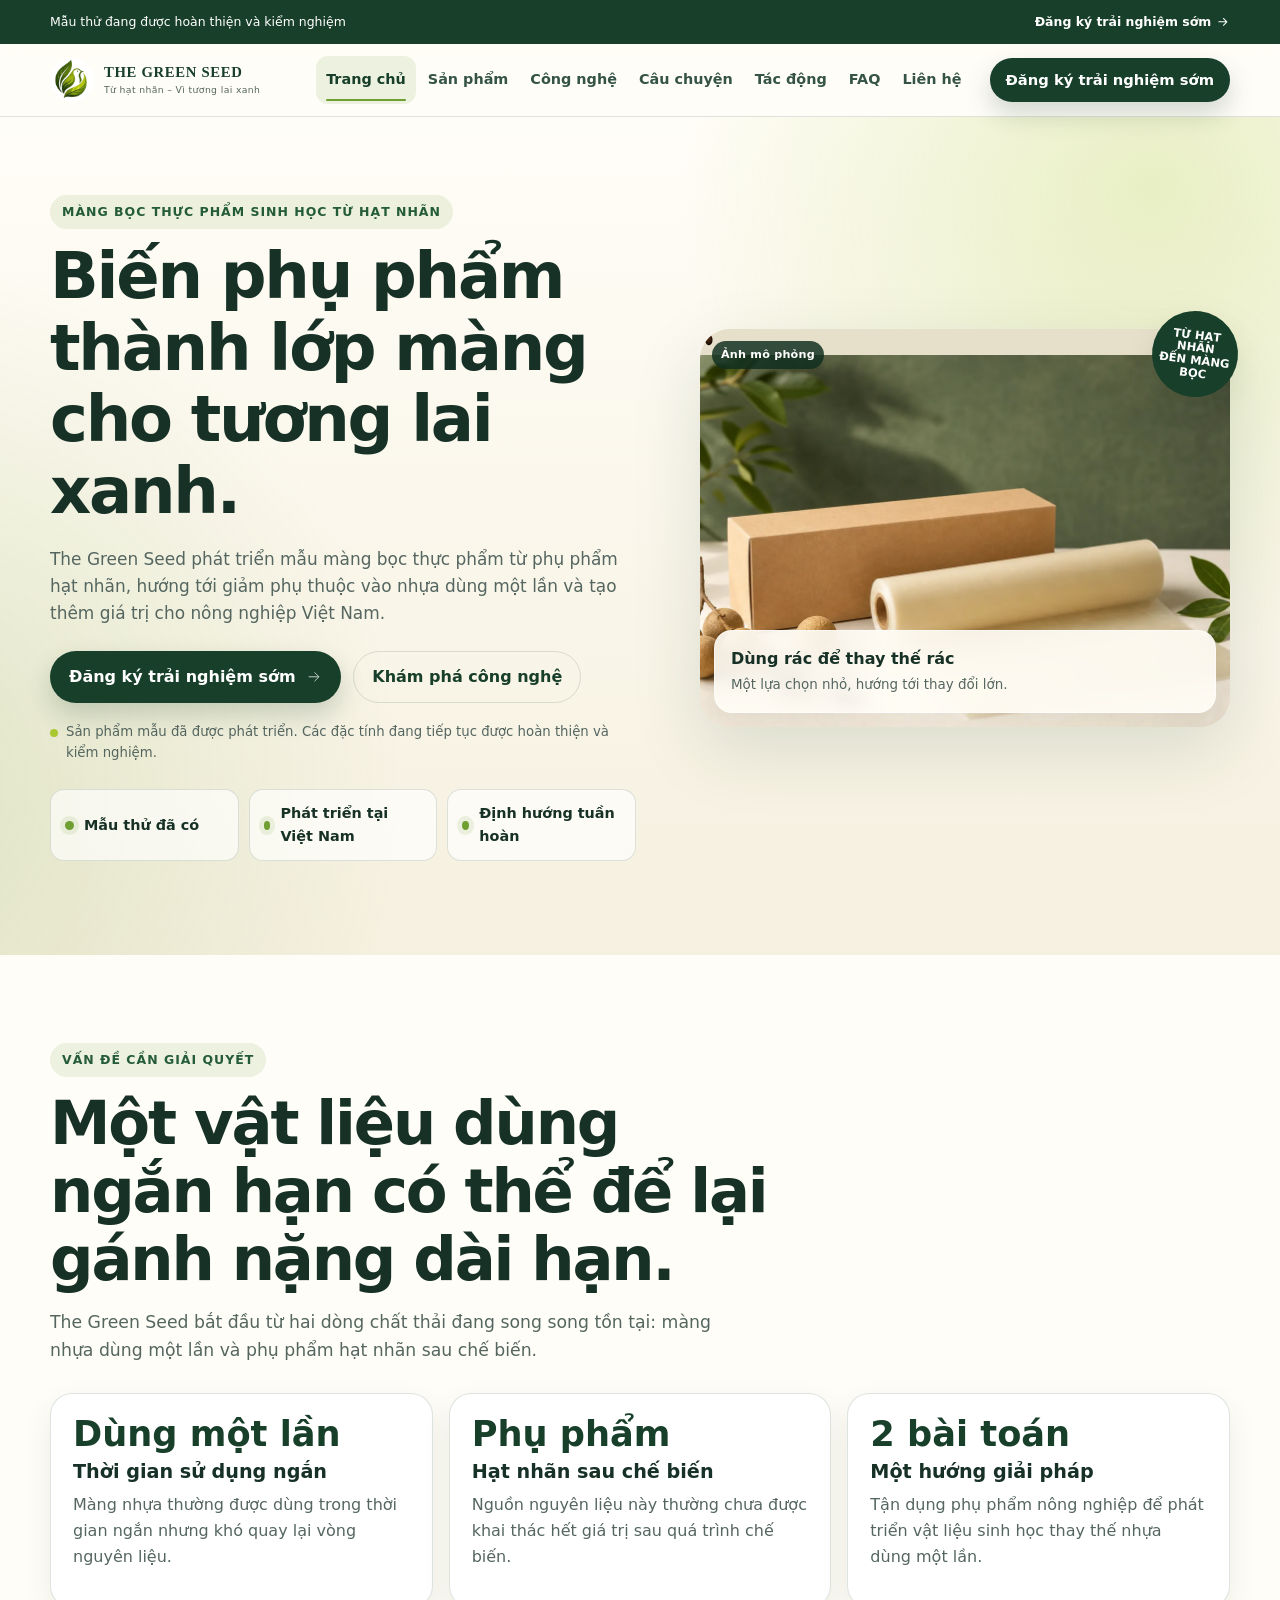
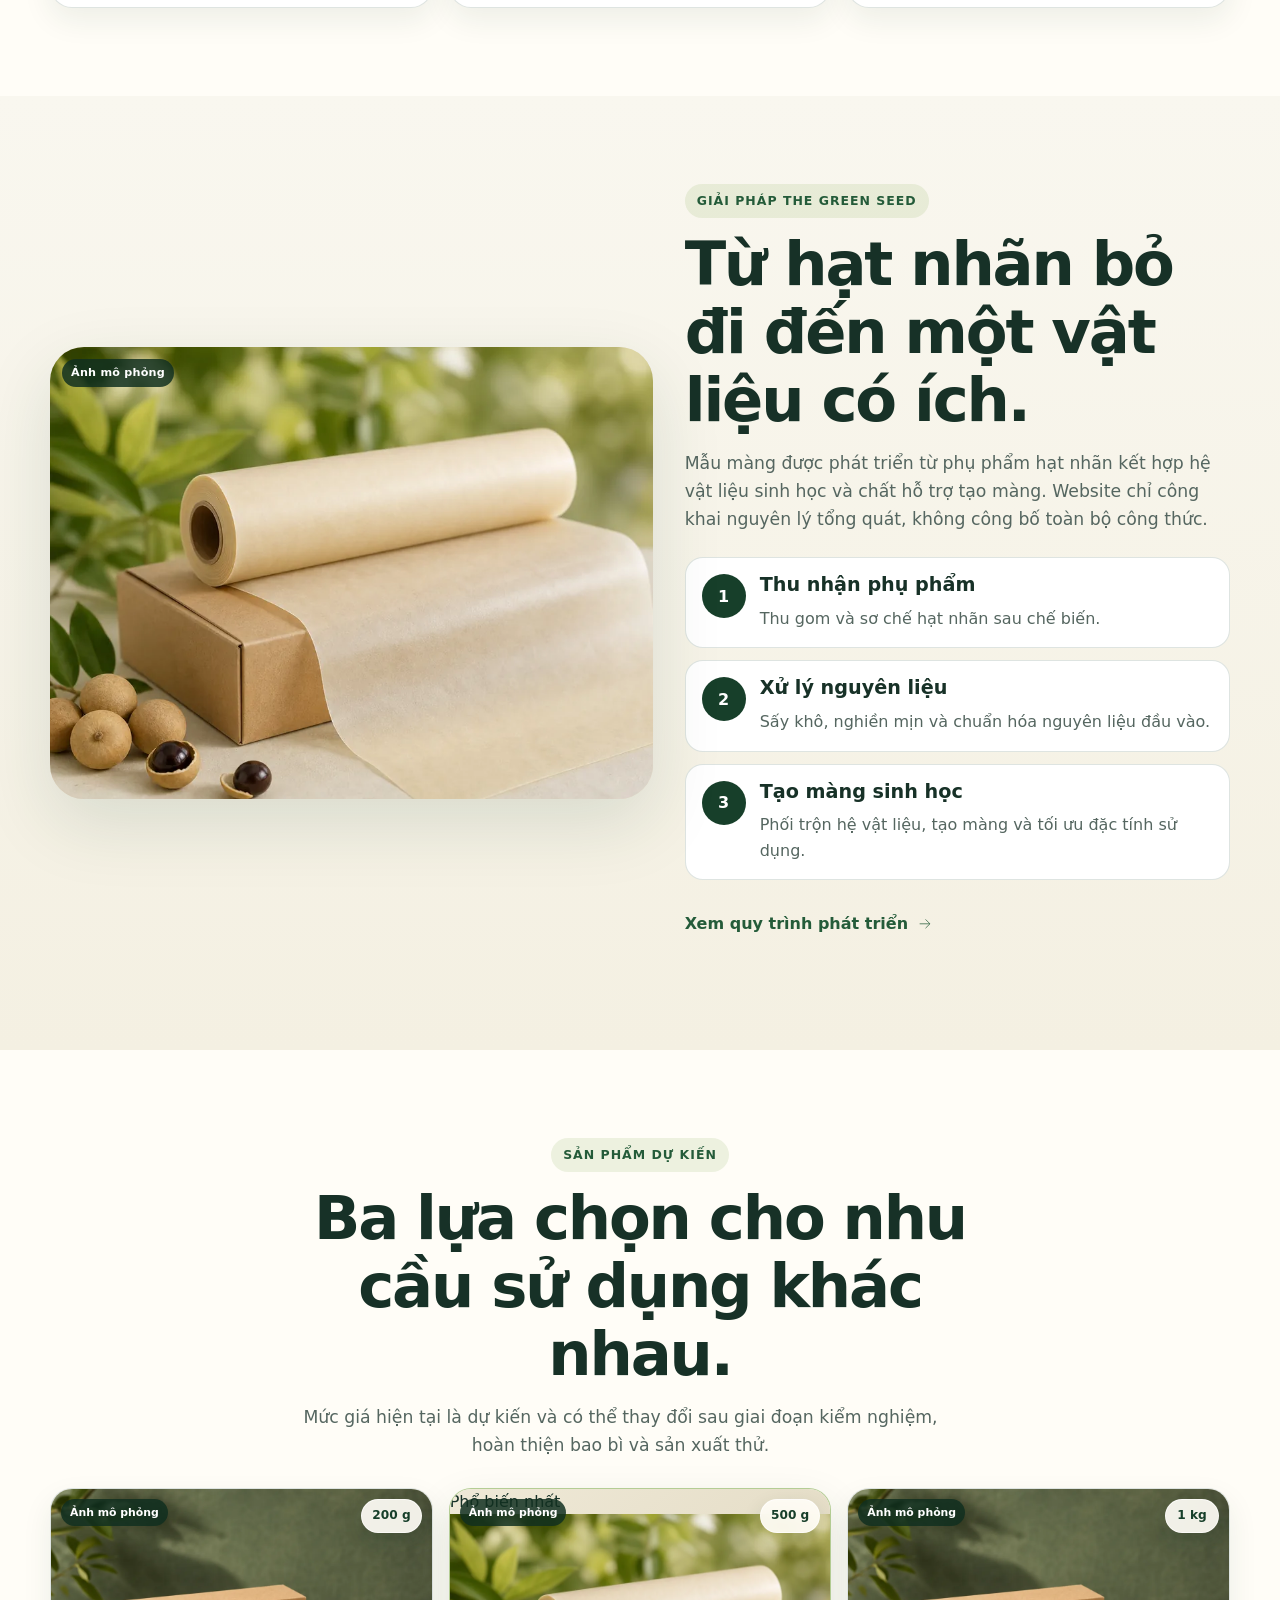
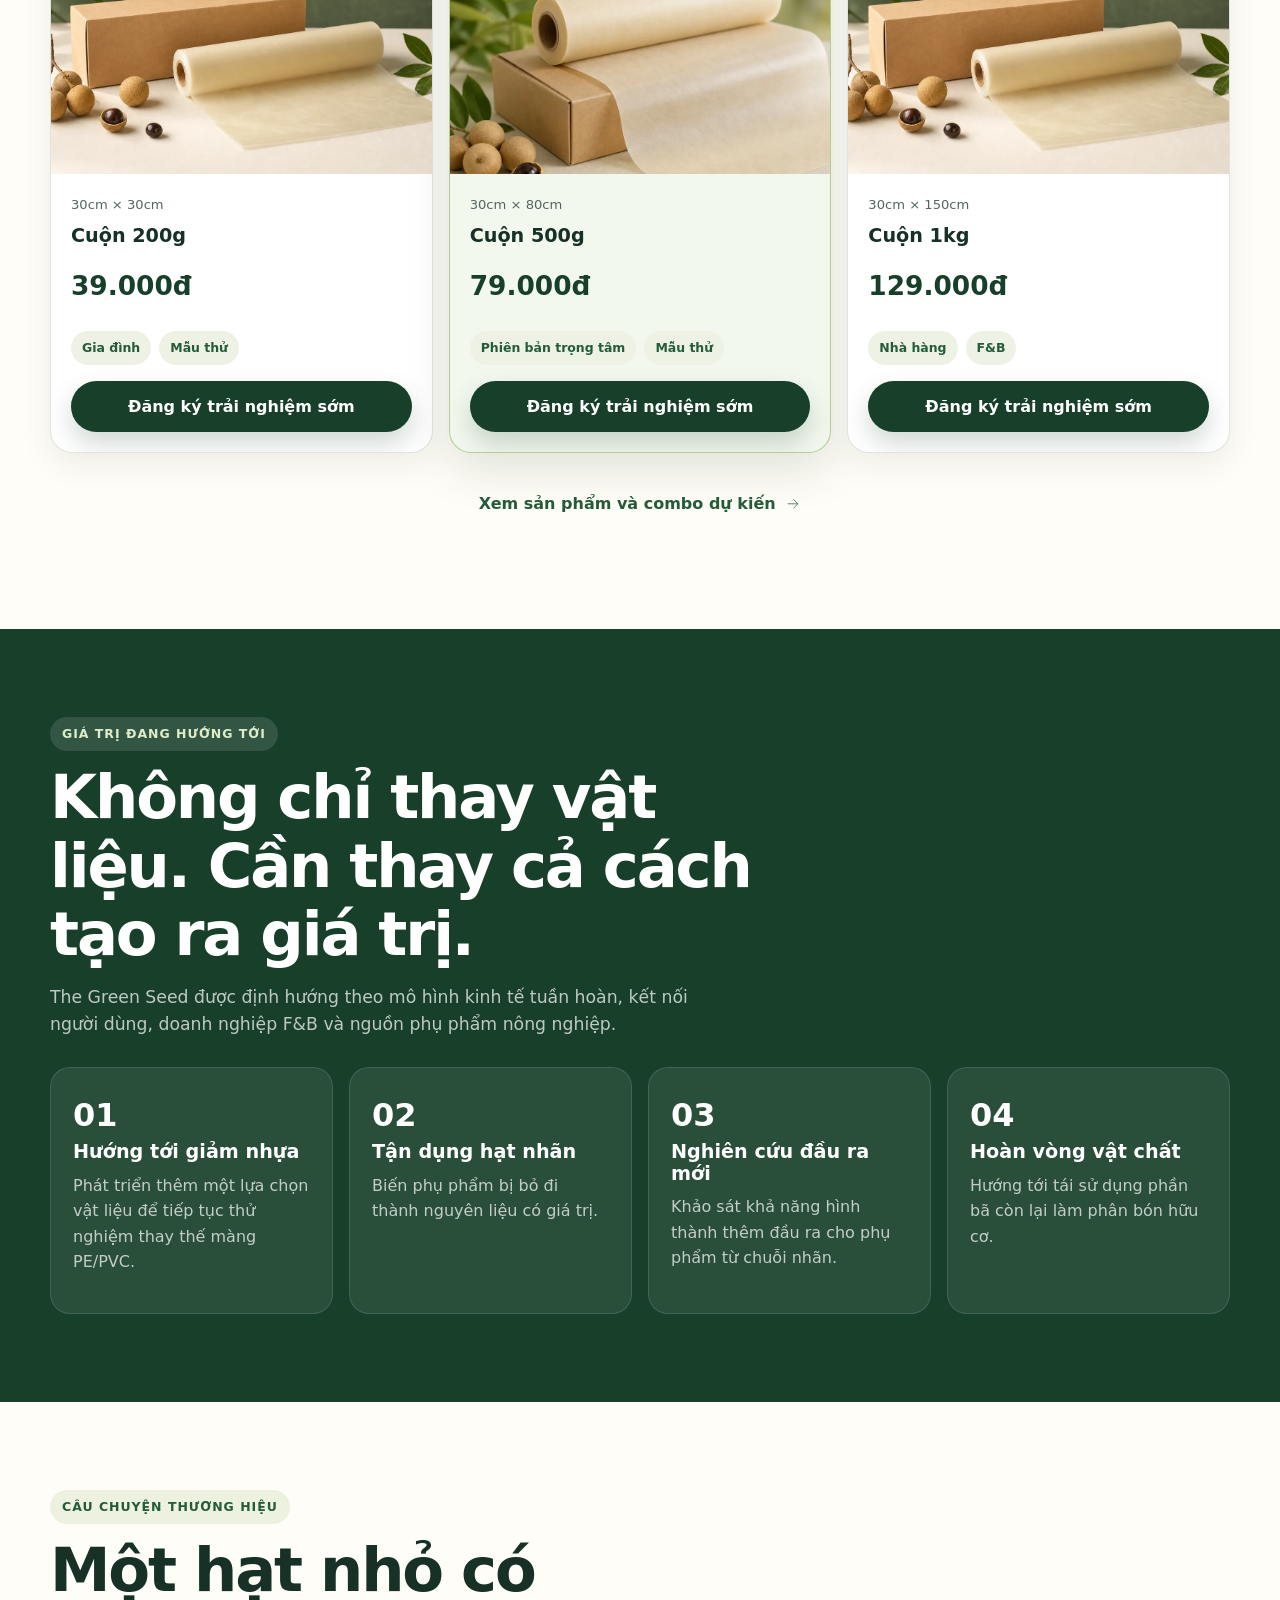
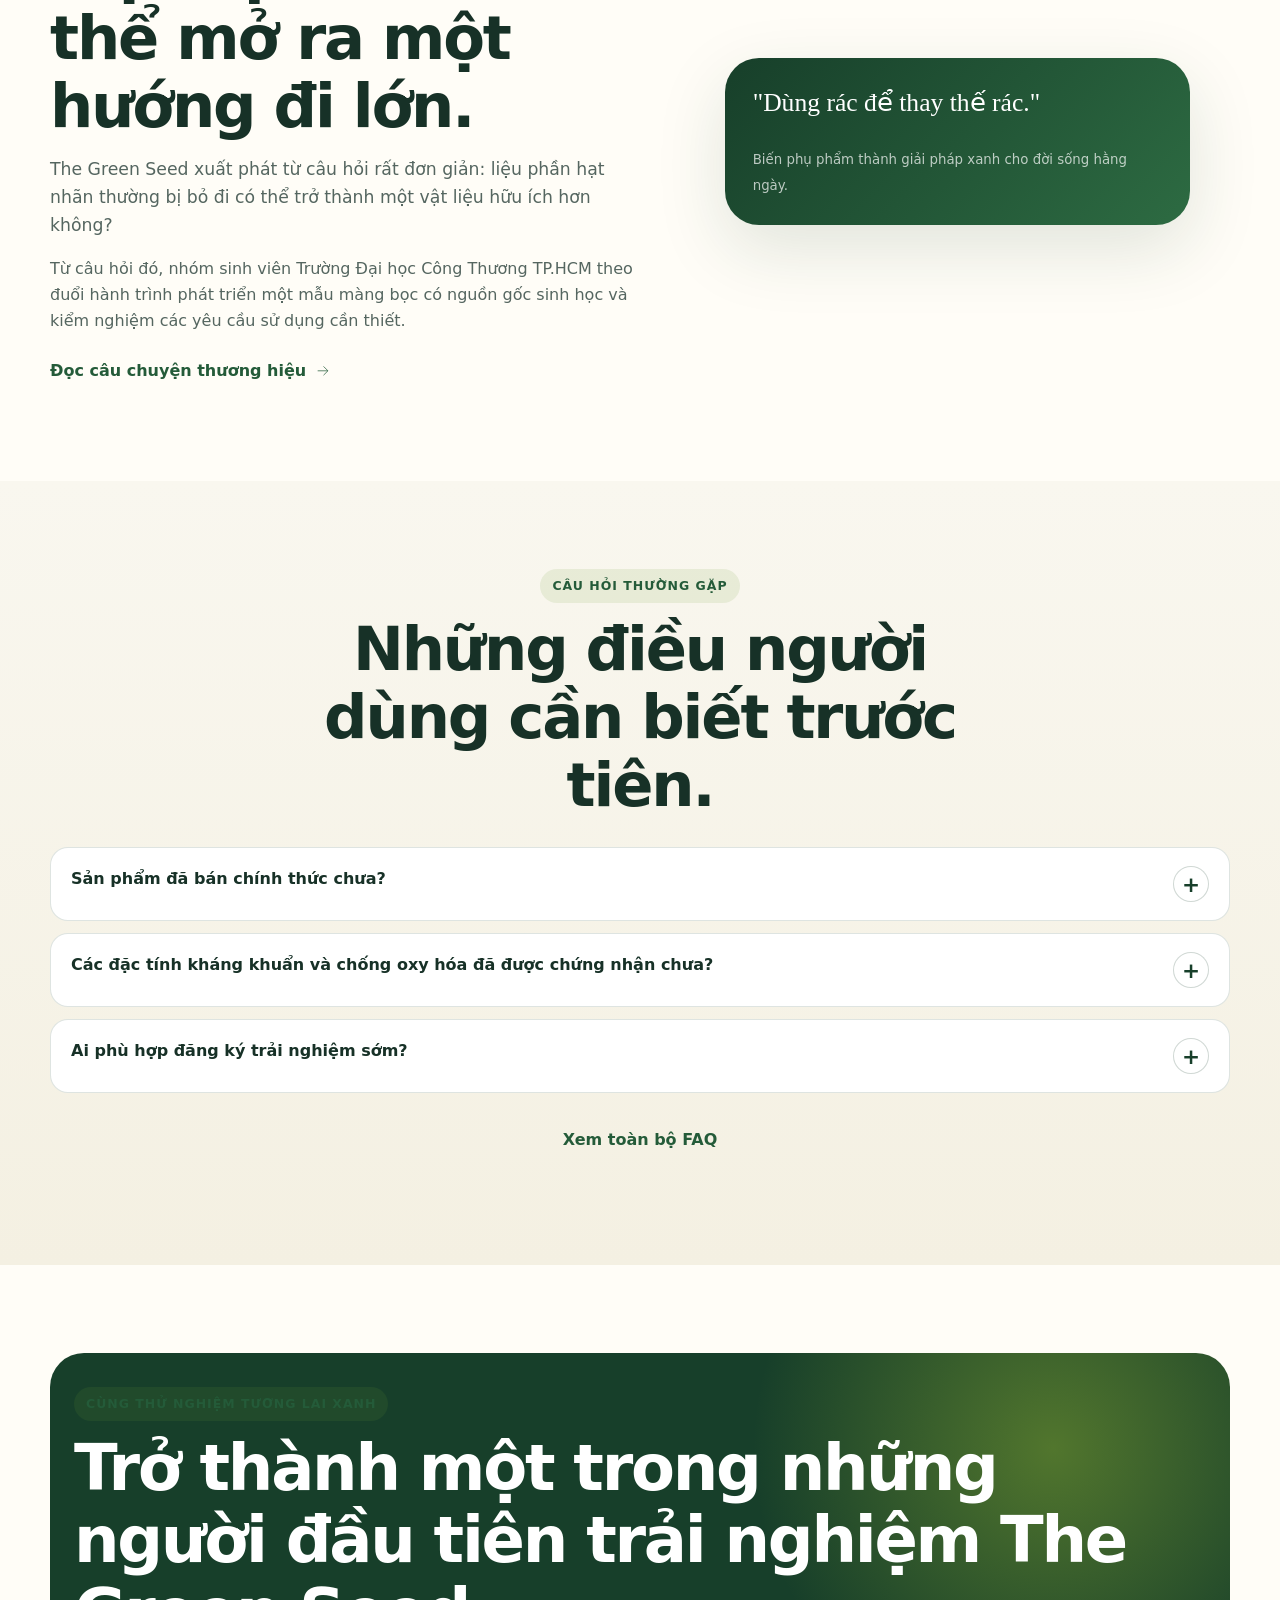
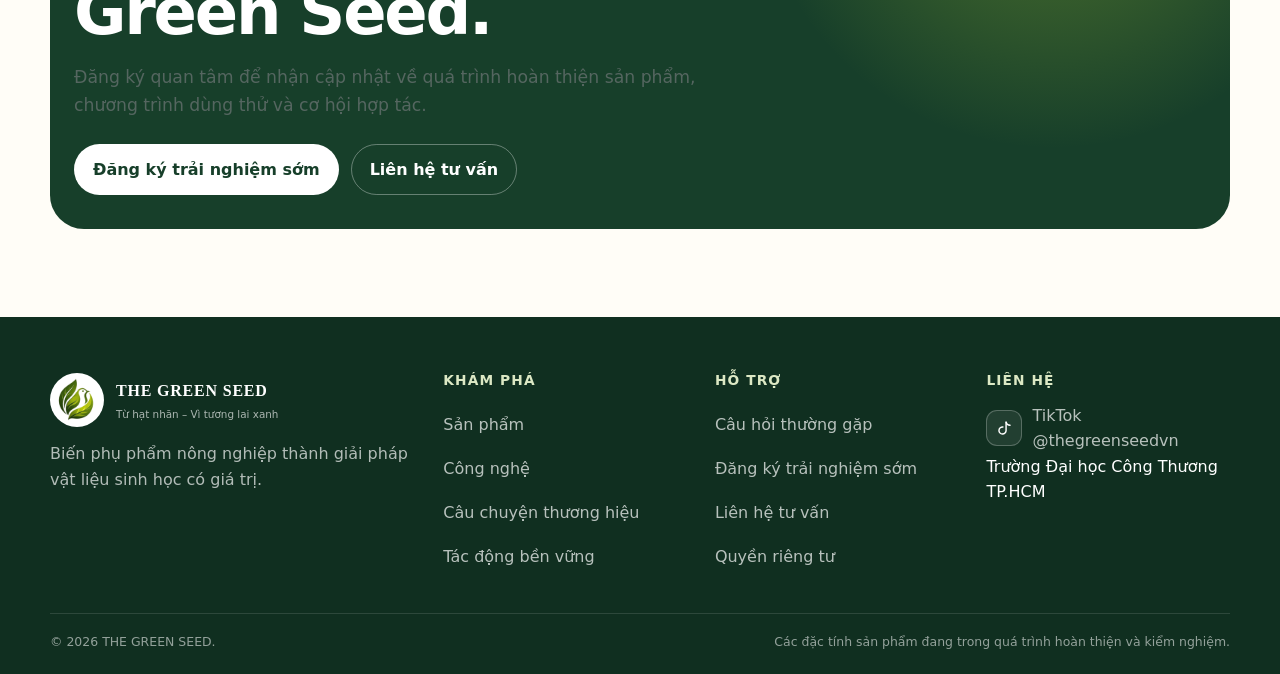
==== commit d1676c4b: "feat(motion/hero): seed SVG, film strip overlay, hero text stagger - motion.js: new 9KB module, no e" ====
--- a/index.html
+++ b/index.html
@@ -1,4 +1,4 @@
-<!doctype html>
+﻿<!doctype html>
 <html lang="vi">
 <head>
   <meta charset="utf-8">
@@ -15,8 +15,8 @@
   <meta property="og:image" content="https://doquoctan-514.github.io/the-green-seed/assets/images/og-share.jpg"><meta property="og:image:width" content="1200"><meta property="og:image:height" content="630"><meta property="og:image:alt" content="Ảnh mô phỏng trung tính mẫu màng The Green Seed">
   <meta name="twitter:card" content="summary_large_image">
   <link rel="icon" href="assets/images/favicon.png">
-  <link rel="preload" as="image" href="assets/images/hero-product-v2.webp" type="image/webp" fetchpriority="high">
-  <link rel="stylesheet" href="assets/css/styles.css?v=20260721-3">
+  <link rel="preload" as="image" href="assets/images/hero-product-v2.webp" fetchpriority="high">
+  <link rel="stylesheet" href="assets/css/styles.css?v=20260721-4">
 </head>
 <body>
   <a class="skip-link" href="#main">Bỏ qua điều hướng</a>
@@ -43,7 +43,31 @@
       </div>
     </div>
     <div class="hero-visual" data-reveal>
-      <div class="hero-frame">
+      <div class="hero-frame film-shimmer">
+        <!-- Seed SVG: animates in via motion.js -->
+        <svg class="hero-seed" aria-hidden="true" viewBox="0 0 64 90" xmlns="http://www.w3.org/2000/svg">
+          <defs>
+            <radialGradient id="seed-grad" cx="42%" cy="32%" r="58%">
+              <stop offset="0%"   stop-color="#5c3317"/>
+              <stop offset="55%"  stop-color="#3b1f0b"/>
+              <stop offset="100%" stop-color="#1e0d04"/>
+            </radialGradient>
+            <radialGradient id="seed-hi" cx="38%" cy="28%" r="45%">
+              <stop offset="0%"  stop-color="rgba(255,255,255,.32)"/>
+              <stop offset="100%" stop-color="rgba(255,255,255,0)"/>
+            </radialGradient>
+          </defs>
+          <!-- Main body -->
+          <ellipse cx="32" cy="50" rx="19" ry="28" fill="url(#seed-grad)"/>
+          <!-- Top point -->
+          <ellipse cx="32" cy="24" rx="7" ry="10" fill="#3b1f0b"/>
+          <!-- Highlight -->
+          <ellipse cx="26" cy="36" rx="7" ry="11" fill="url(#seed-hi)" transform="rotate(-18 26 36)"/>
+          <!-- Subtle ridge line -->
+          <path d="M32 22 Q36 46 32 78" stroke="rgba(0,0,0,.18)" stroke-width="1.2" fill="none" stroke-linecap="round"/>
+        </svg>
+        <!-- Film material shimmer overlay -->
+        <div class="hero-film-strip film-shimmer" aria-hidden="true"></div>
         <img src="assets/images/hero-product-v2.webp" width="1200" height="800" alt="Ảnh mô phỏng trung tính cuộn màng mẫu, hộp kraft và hạt nhãn" fetchpriority="high" decoding="async">
         <div class="hero-badge">
           <strong>Dùng rác để thay thế rác</strong>
@@ -111,20 +135,48 @@
       <p class="lead">Mức giá hiện tại là dự kiến và có thể thay đổi sau giai đoạn kiểm nghiệm, hoàn thiện bao bì và sản xuất thử.</p>
     </div>
     <div class="product-grid">
-      <article class="product-card product-card--200" data-product-index="0" data-reveal>
-        <div class="product-image"><img src="assets/images/hero-product-v2.webp" width="1200" height="800" alt="Ảnh mô phỏng trung tính cuộn màng mẫu 200g" loading="lazy" decoding="async"><span class="product-weight-badge" aria-hidden="true">200g</span></div>
-        <div class="product-body"><span class="product-meta" data-product-size>30cm × 30cm</span><h3 data-product-name>Cuộn 200g</h3><div class="product-price" data-product-price>39.000đ</div><div class="chip-row"><span class="chip">Gia đình</span><span class="chip">Mẫu thử</span></div><a class="button button-primary" data-product-cta href="lien-he.html?interest=trial&amp;product=200g&amp;source=product-card#form">Đăng ký trải nghiệm sớm</a></div>
-      </article>
-      <article class="product-card product-card--featured" data-product-index="1" data-reveal>
-        <div class="product-image"><img src="assets/images/product-closeup-v2.webp" width="900" height="900" alt="Ảnh mô phỏng trung tính cuộn màng mẫu 500g" loading="lazy" decoding="async"><span class="product-weight-badge" aria-hidden="true">500g</span></div>
-        <div class="product-body"><span class="product-featured-label">Phiên bản trọng tâm</span><span class="product-meta" data-product-size>30cm × 80cm</span><h3 data-product-name>Cuộn 500g</h3><div class="product-price" data-product-price>79.000đ</div><div class="chip-row"><span class="chip">Gia đình &amp; quán nhỏ</span><span class="chip">Mẫu thử</span></div><a class="button button-primary" data-product-cta href="lien-he.html?interest=trial&amp;product=500g&amp;source=product-card#form">Đăng ký trải nghiệm sớm</a></div>
-      </article>
-      <article class="product-card product-card--1kg" data-product-index="2" data-reveal>
-        <div class="product-image"><img src="assets/images/hero-product-v2.webp" width="1200" height="800" alt="Ảnh mô phỏng trung tính cuộn màng mẫu 1kg" loading="lazy" decoding="async"><span class="product-weight-badge" aria-hidden="true">1kg</span></div>
-        <div class="product-body"><span class="product-meta" data-product-size>30cm × 150cm</span><h3 data-product-name>Cuộn 1kg</h3><div class="product-price" data-product-price>129.000đ</div><div class="chip-row"><span class="chip">Nhà hàng</span><span class="chip">F&amp;B</span></div><a class="button button-primary" data-product-cta href="lien-he.html?interest=trial&amp;product=1kg&amp;source=product-card#form">Đăng ký trải nghiệm sớm</a></div>
-      </article>
-    </div>
-    <p style="margin-top:24px;text-align:center"><a class="text-link" href="san-pham.html">Xem sản phẩm và combo dự kiến
+      <article class="product-card product-card--sm" data-product-index="0" data-reveal>
+        <div class="product-image" style="object-position:center top">
+          <span class="product-weight-badge">200 g</span>
+          <img src="assets/images/hero-product-v2.webp" width="1200" height="800" alt="Ảnh mô phỏng trung tính cuộn màng mẫu 200g" loading="lazy" decoding="async" style="object-position:center top">
+        </div>
+        <div class="product-body">
+          <span class="product-meta" data-product-size>30cm × 30cm</span>
+          <h3 data-product-name>Cuộn 200g</h3>
+          <div class="product-price" data-product-price>39.000đ</div>
+          <div class="chip-row"><span class="chip">Gia đình</span><span class="chip">Mẫu thử</span></div>
+          <a class="button button-primary" data-product-cta href="lien-he.html?interest=trial&amp;product=200g&amp;source=product-card#form">Đăng ký trải nghiệm sớm</a>
+        </div>
+      </article>
+      <article class="product-card product-card--md product-card--featured" data-product-index="1" data-reveal>
+        <div class="product-image">
+          <span class="product-weight-badge">500 g</span>
+          <span class="product-featured-badge">Phổ biến nhất</span>
+          <img src="assets/images/product-closeup-v2.webp" width="900" height="900" alt="Ảnh mô phỏng trung tính cuộn màng mẫu 500g" loading="lazy" decoding="async" style="object-position:center center">
+        </div>
+        <div class="product-body">
+          <span class="product-meta" data-product-size>30cm × 80cm</span>
+          <h3 data-product-name>Cuộn 500g</h3>
+          <div class="product-price" data-product-price>79.000đ</div>
+          <div class="chip-row"><span class="chip">Phiên bản trọng tâm</span><span class="chip">Mẫu thử</span></div>
+          <a class="button button-primary" data-product-cta href="lien-he.html?interest=trial&amp;product=500g&amp;source=product-card#form">Đăng ký trải nghiệm sớm</a>
+        </div>
+      </article>
+      <article class="product-card product-card--lg" data-product-index="2" data-reveal>
+        <div class="product-image">
+          <span class="product-weight-badge">1 kg</span>
+          <img src="assets/images/hero-product-v2.webp" width="1200" height="800" alt="Ảnh mô phỏng trung tính cuộn màng mẫu 1kg" loading="lazy" decoding="async" style="object-position:center bottom">
+        </div>
+        <div class="product-body">
+          <span class="product-meta" data-product-size>30cm × 150cm</span>
+          <h3 data-product-name>Cuộn 1kg</h3>
+          <div class="product-price" data-product-price>129.000đ</div>
+          <div class="chip-row"><span class="chip">Nhà hàng</span><span class="chip">F&amp;B</span></div>
+          <a class="button button-primary" data-product-cta href="lien-he.html?interest=trial&amp;product=1kg&amp;source=product-card#form">Đăng ký trải nghiệm sớm</a>
+        </div>
+      </article>
+    </div>
+    <p style="margin-top:28px;text-align:center"><a class="text-link" href="san-pham.html">Xem sản phẩm và combo dự kiến
       <svg aria-hidden="true" viewBox="0 0 24 24" fill="none" stroke="currentColor"><path d="M5 12h14M13 6l6 6-6 6"/></svg>
     </a></p>
   </div>
@@ -158,8 +210,7 @@
       </a>
     </div>
     <blockquote class="quote" data-reveal>
-      <span class="quote-mark" aria-hidden="true">“</span>
-      <p>Dùng rác để thay thế rác.</p>
+      <p>"Dùng rác để thay thế rác."</p>
       <small>Biến phụ phẩm thành giải pháp xanh cho đời sống hằng ngày.</small>
     </blockquote>
   </div>
@@ -185,7 +236,7 @@
         <div class="faq-panel" hidden>Người tiêu dùng quan tâm lối sống xanh, quán ăn, nhà hàng và doanh nghiệp F&amp;B muốn thử nghiệm một lựa chọn màng bọc mới.</div>
       </article>
     </div>
-    <p style="margin-top:22px;text-align:center"><a class="text-link" href="faq.html">Xem toàn bộ FAQ</a></p>
+    <p style="margin-top:24px;text-align:center"><a class="text-link" href="faq.html">Xem toàn bộ FAQ</a></p>
   </div>
 </section>
 
@@ -197,7 +248,7 @@
       <p class="lead">Đăng ký quan tâm để nhận cập nhật về quá trình hoàn thiện sản phẩm, chương trình dùng thử và cơ hội hợp tác.</p>
       <div class="button-row">
         <a class="button button-light" href="lien-he.html?interest=trial&amp;source=final-cta#form">Đăng ký trải nghiệm sớm</a>
-        <a class="button button-secondary button-ghost-light" href="lien-he.html">Liên hệ tư vấn</a>
+        <a class="button button-ghost-light" href="lien-he.html">Liên hệ tư vấn</a>
       </div>
     </div>
   </div>
@@ -205,7 +256,8 @@
 
   </main>
   <div data-site-footer></div>
-  <script src="assets/js/content.js?v=20260721-3"></script>
-  <script src="assets/js/site.js?v=20260721-3"></script>
+  <script src="assets/js/content.js?v=20260721-4"></script>
+  <script src="assets/js/site.js?v=20260721-4"></script>
+  <script src="assets/js/motion.js?v=20260721-4"></script>
 </body>
-</html>
+</html>
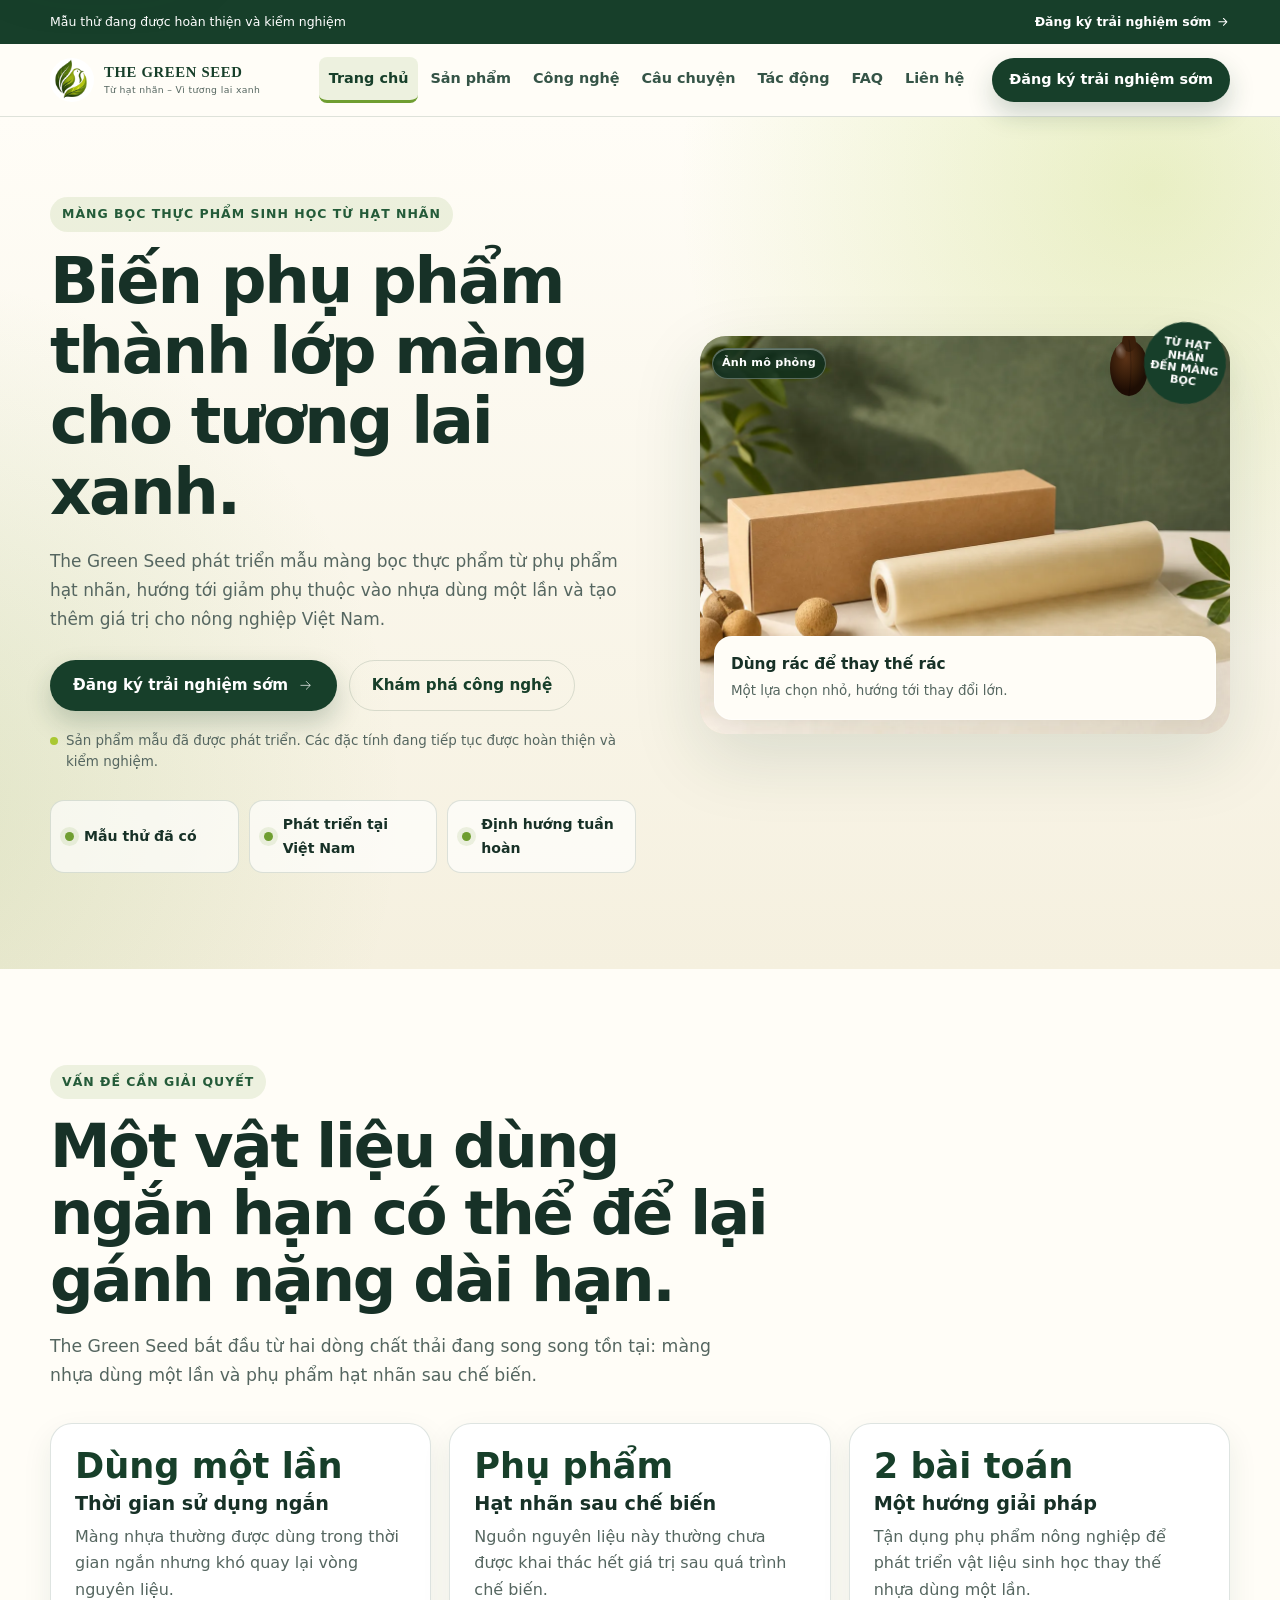
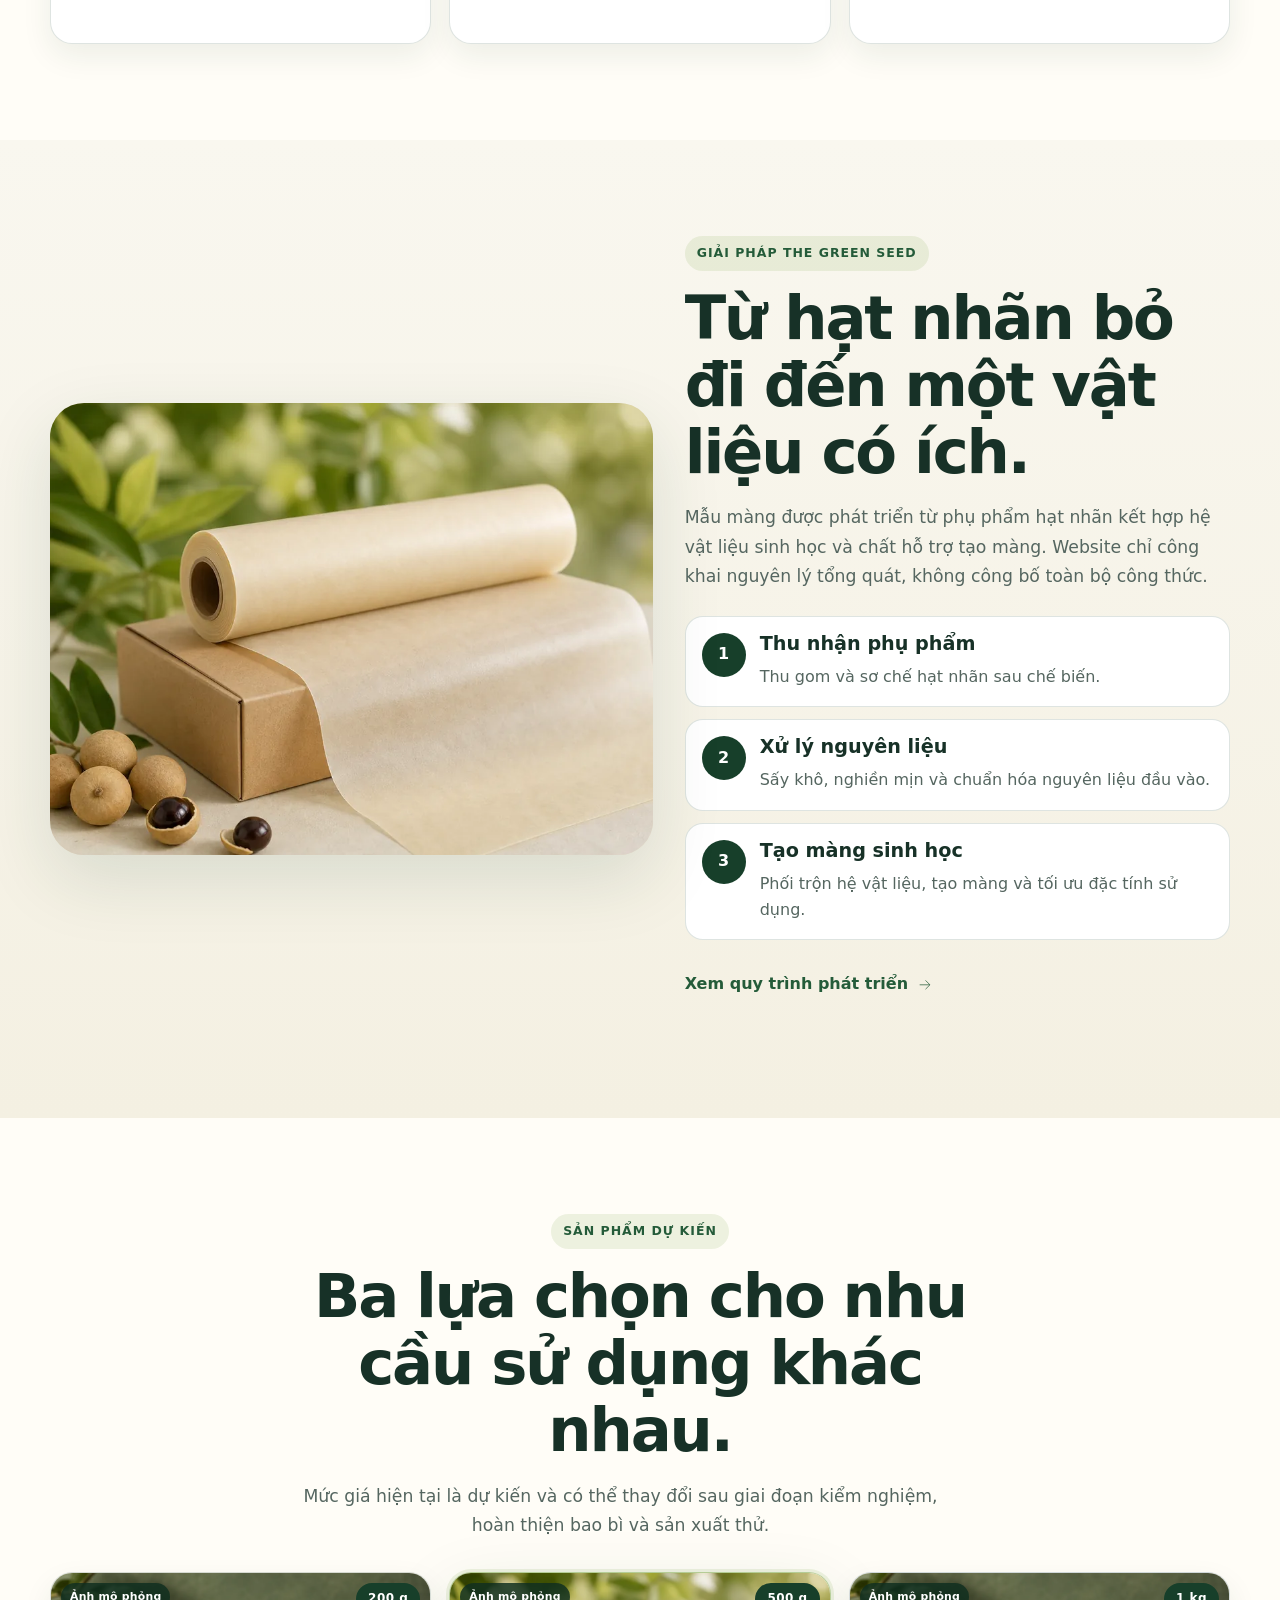
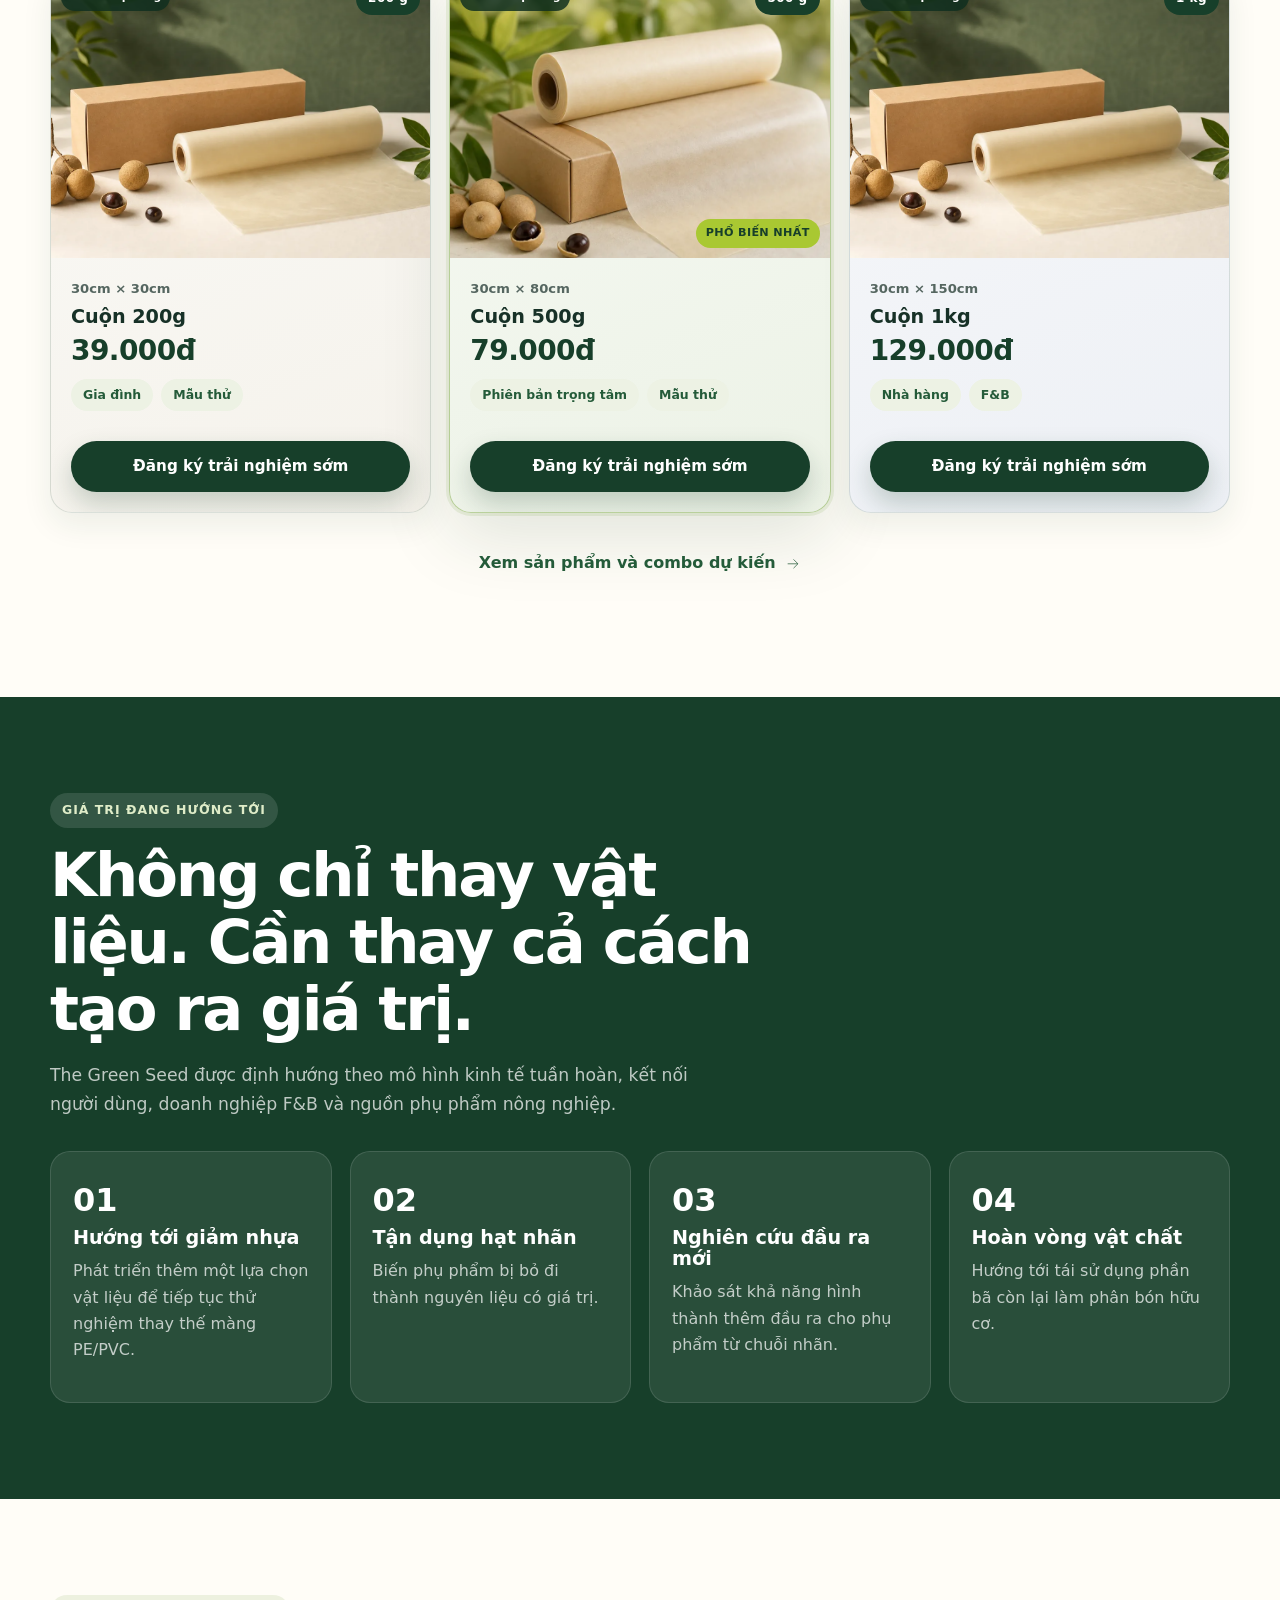
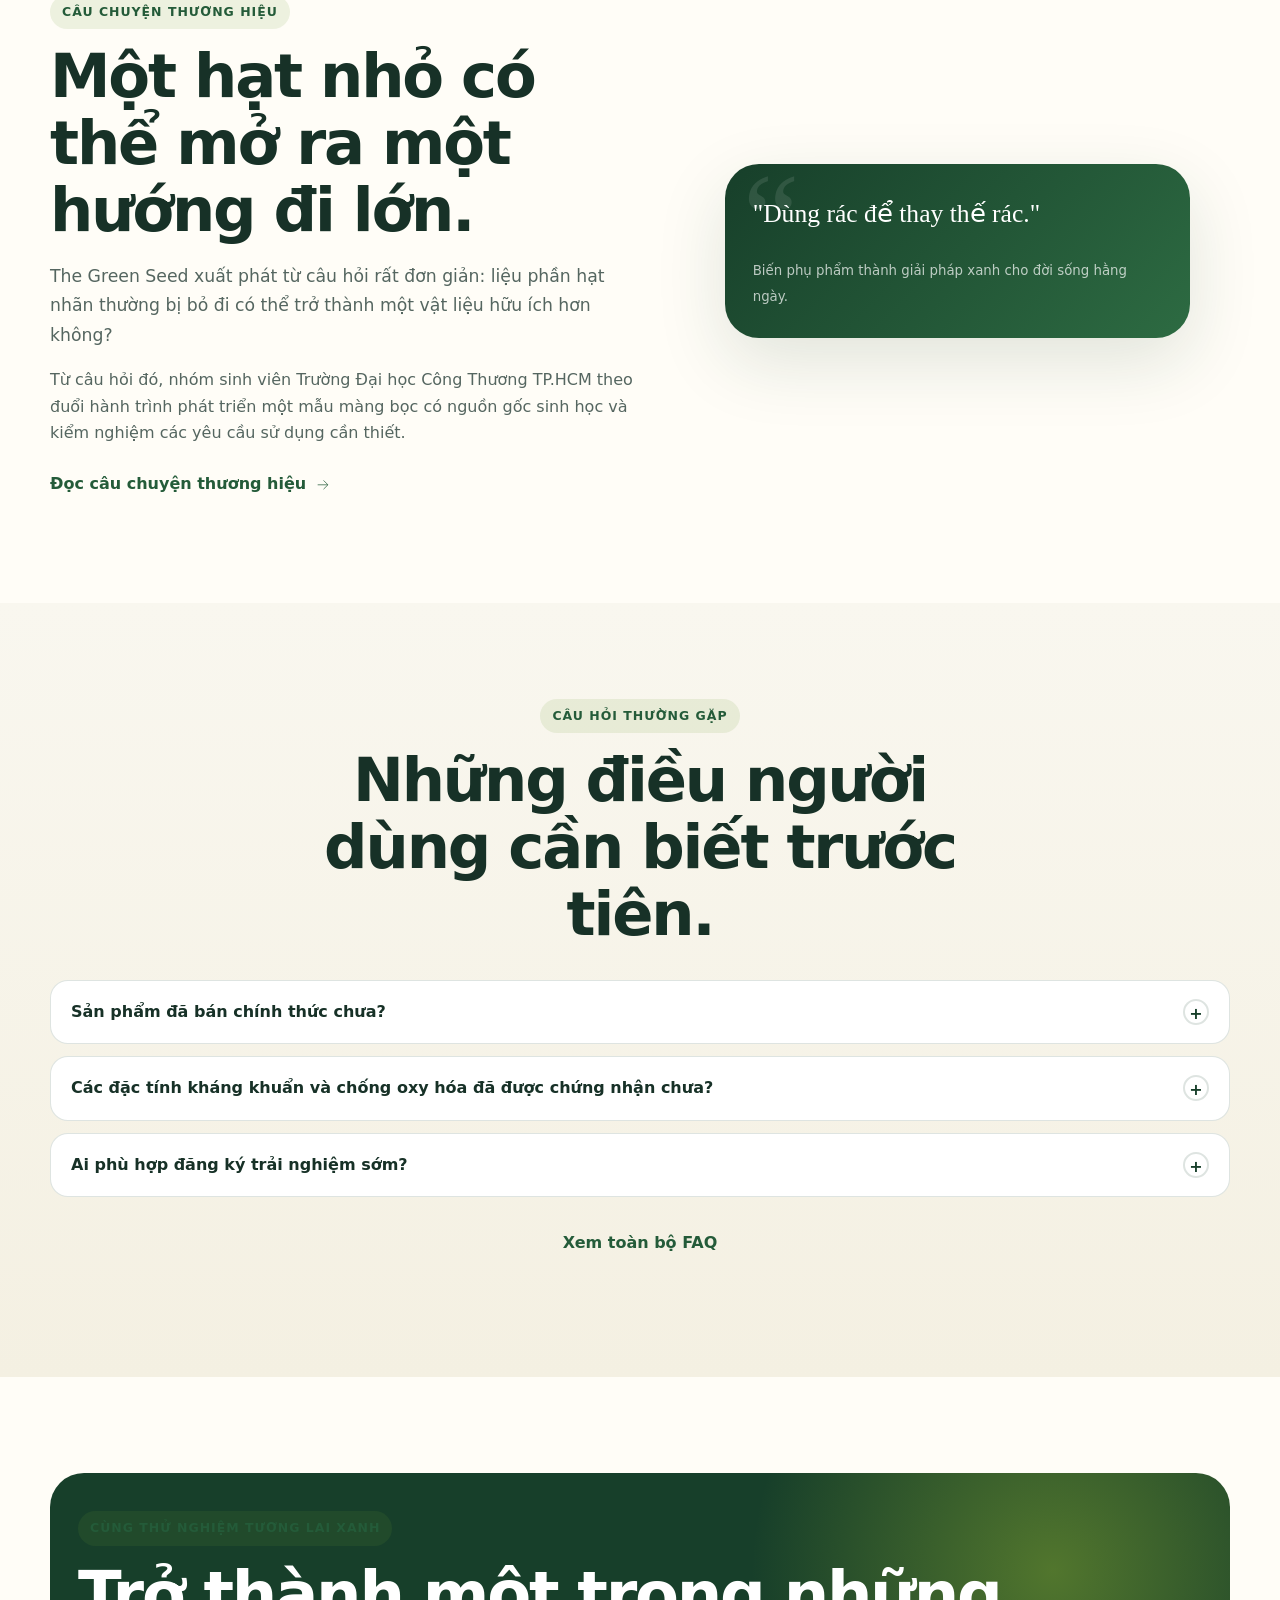
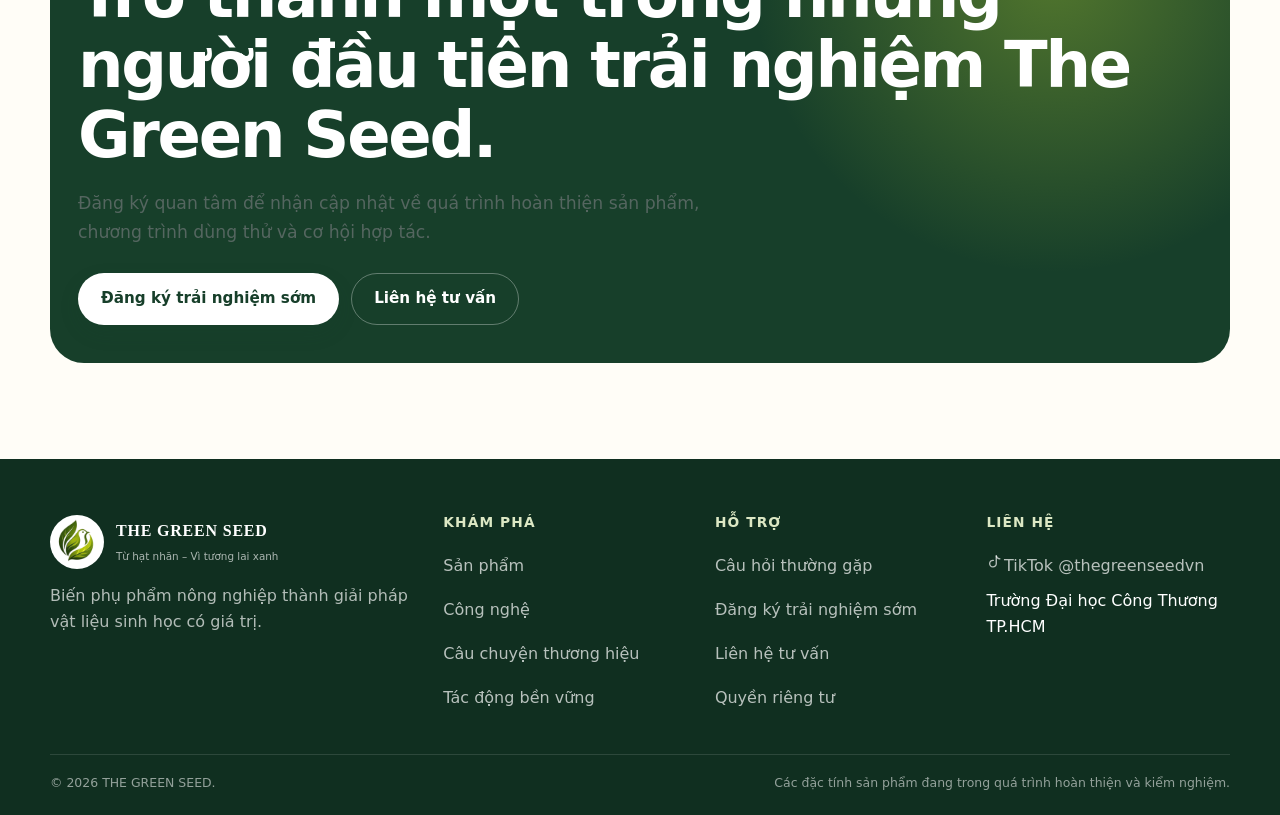
==== commit 3a1aeb28: "fix(motion): hero stagger conflict, iOS clip-path, film opacity, v5 - motion.js v2: remove data-reve" ====
--- a/index.html
+++ b/index.html
@@ -16,7 +16,7 @@
   <meta name="twitter:card" content="summary_large_image">
   <link rel="icon" href="assets/images/favicon.png">
   <link rel="preload" as="image" href="assets/images/hero-product-v2.webp" fetchpriority="high">
-  <link rel="stylesheet" href="assets/css/styles.css?v=20260721-4">
+  <link rel="stylesheet" href="assets/css/styles.css?v=20260721-5">
 </head>
 <body>
   <a class="skip-link" href="#main">Bỏ qua điều hướng</a>
@@ -108,7 +108,7 @@
 
 <section class="section section-soft">
   <div class="container split">
-    <div class="media-card" data-reveal>
+    <div class="media-card film-shimmer" data-reveal>
       <img src="assets/images/product-closeup-v2.webp" width="900" height="900" alt="Ảnh mô phỏng trung tính cận cảnh cuộn màng mẫu và hạt nhãn" loading="lazy" decoding="async">
     </div>
     <div data-reveal>
@@ -256,8 +256,8 @@
 
   </main>
   <div data-site-footer></div>
-  <script src="assets/js/content.js?v=20260721-4"></script>
-  <script src="assets/js/site.js?v=20260721-4"></script>
-  <script src="assets/js/motion.js?v=20260721-4"></script>
+  <script src="assets/js/content.js?v=20260721-5"></script>
+  <script src="assets/js/site.js?v=20260721-5"></script>
+  <script src="assets/js/motion.js?v=20260721-5"></script>
 </body>
 </html>
--- a/assets/css/styles.css
+++ b/assets/css/styles.css
@@ -1,4 +1,4 @@
-:root{
+﻿:root{
   --forest:#173f2a;
   --forest-2:#245b39;
   --leaf:#6f9e31;
@@ -17,7 +17,7 @@
   --shadow-sm:0 12px 30px rgba(23,63,42,.08);
   --shadow:0 24px 70px rgba(23,63,42,.13);
   --container:1180px;
-  --section:64px;
+  --section:72px;
   --motion-fast:160ms;
   --motion-base:260ms;
   --motion-slow:520ms;
@@ -33,7 +33,7 @@
   color:var(--ink);
   background:var(--paper);
   font-family:Inter,ui-sans-serif,system-ui,-apple-system,BlinkMacSystemFont,"Segoe UI",sans-serif;
-  line-height:1.6;
+  line-height:1.65;
   -webkit-font-smoothing:antialiased;
   overflow-wrap:break-word;
 }
@@ -47,56 +47,56 @@
 .section{padding:var(--section) 0}
 .section-soft{background:linear-gradient(180deg,#f9f7ef 0%,#f4f0e2 100%)}
 .section-dark{background:var(--forest);color:var(--white)}
-.section-head{max-width:720px;margin-bottom:28px}
+.section-head{max-width:720px;margin-bottom:32px}
 .section-head.center{text-align:center;margin-inline:auto}
 .eyebrow{
   display:inline-flex;align-items:center;gap:8px;
-  margin:0 0 12px;padding:7px 12px;border-radius:999px;
+  margin:0 0 14px;padding:7px 12px;border-radius:999px;
   background:rgba(111,158,49,.12);color:var(--forest-2);
   font-size:.78rem;font-weight:800;letter-spacing:.08em;text-transform:uppercase;
 }
 .section-dark .eyebrow{background:rgba(255,255,255,.12);color:#dfecc8}
 h1,h2,h3,p{margin-top:0}
-h1,h2,h3{line-height:1.12;overflow-wrap:normal;word-break:normal;hyphens:none}
+h1,h2,h3{line-height:1.1;overflow-wrap:normal;word-break:normal;hyphens:none}
 h1,h2{font-family:inherit;font-weight:850;letter-spacing:-.035em}
-h1{font-size:clamp(2.55rem,8.2vw,5.4rem);margin-bottom:18px}
-h2{font-size:clamp(2rem,6.6vw,3.8rem);margin-bottom:16px}
-h3{font-size:1.2rem;margin-bottom:10px}
-.lead{font-size:1.08rem;color:var(--muted);max-width:62ch}
+h1{font-size:clamp(2.55rem,8.2vw,5.4rem);margin-bottom:20px}
+h2{font-size:clamp(2rem,6.6vw,3.8rem);margin-bottom:18px}
+h3{font-size:1.2rem;margin-bottom:10px;font-weight:800}
+.lead{font-size:1.08rem;color:var(--muted);max-width:62ch;line-height:1.7}
 .section-dark .lead,.section-dark .muted{color:rgba(255,255,255,.72)}
 .muted{color:var(--muted)}
 .small{font-size:.88rem}
 .kicker{font-weight:800;color:var(--forest-2)}
-.button-row{display:flex;flex-direction:column;gap:12px;margin-top:24px}
+.button-row{display:flex;flex-direction:column;gap:12px;margin-top:26px}
 .button{
-  min-height:48px;padding:12px 18px;border-radius:999px;
+  min-height:48px;padding:12px 22px;border-radius:999px;
   display:inline-flex;align-items:center;justify-content:center;gap:9px;
   position:relative;overflow:hidden;isolation:isolate;
-  border:1px solid transparent;font-weight:800;
+  border:1px solid transparent;font-weight:800;font-size:.95rem;
   transition:transform var(--motion-fast) var(--motion-ease),background-color var(--motion-base) ease,
     border-color var(--motion-base) ease,box-shadow var(--motion-base) var(--motion-ease);
 }
-.button-primary{background:var(--forest);color:#fff;box-shadow:0 12px 26px rgba(23,63,42,.2)}
+.button-primary{background:var(--forest);color:#fff;box-shadow:0 12px 26px rgba(23,63,42,.22)}
 .button-secondary{background:transparent;border-color:var(--line);color:var(--forest)}
-.button-ghost-light{background:transparent;color:#fff;border-color:rgba(255,255,255,.34)}
-.button-light{background:#fff;color:var(--forest)}
-.button-small{min-height:44px;padding:9px 15px;font-size:.92rem}
+.button-light{background:#fff;color:var(--forest);box-shadow:0 8px 20px rgba(23,63,42,.14)}
+.button-ghost-light{background:transparent;border-color:rgba(255,255,255,.32);color:#fff}
+.button-small{min-height:44px;padding:9px 16px;font-size:.9rem}
 .button svg,.text-link svg{transition:transform var(--motion-base) var(--motion-ease)}
 .button:active{transform:translateY(1px) scale(.985)}
 .text-link{
   display:inline-flex;align-items:center;gap:8px;min-height:44px;padding:7px 0;color:var(--forest-2);font-weight:800;
   transition:color var(--motion-fast) ease,gap var(--motion-base) var(--motion-ease)
 }
-.button:disabled{cursor:wait;opacity:.68;transform:none}
+.button:disabled,.button[aria-busy="true"]{cursor:wait;opacity:.68;transform:none}
 a:focus-visible,button:focus-visible,input:focus-visible,select:focus-visible,textarea:focus-visible,[tabindex]:focus-visible{
   outline:3px solid var(--lime);outline-offset:3px
 }
-.skip-link{position:fixed;left:12px;top:-100px;z-index:9999;background:#fff;padding:10px 14px;border-radius:10px}
+.skip-link{position:fixed;left:12px;top:-100px;z-index:9999;background:#fff;padding:10px 14px;border-radius:10px;box-shadow:var(--shadow)}
 .skip-link:focus{top:12px}
 .announcement{background:var(--forest);color:#fff;font-size:.78rem}
 .announcement-inner{min-height:44px;display:flex;align-items:center;justify-content:center;gap:10px;text-align:center}
 .announcement-inner span{display:none}
-.announcement a{display:inline-flex;align-items:center;gap:5px;min-height:44px;font-weight:800}
+.announcement a{display:inline-flex;align-items:center;gap:5px;min-height:44px;font-weight:800;padding:4px 0}
 [data-site-header]{position:sticky;top:0;z-index:50}
 .site-header{
   position:relative;background:rgba(255,253,247,.98);border-bottom:1px solid var(--line);
@@ -120,12 +120,13 @@
 }
 .nav-toggle:active{transform:scale(.96)}
 .toggle-open,.toggle-close{
-  grid-area:1/1;display:inline-flex;transition:opacity var(--motion-fast) ease,transform var(--motion-base) var(--motion-ease)
-}
-.toggle-open{opacity:1;transform:rotate(0) scale(1)}
-.toggle-close{opacity:0;transform:rotate(-45deg) scale(.82)}
-.nav-toggle[aria-expanded="true"] .toggle-open{opacity:0;transform:rotate(45deg) scale(.82)}
-.nav-toggle[aria-expanded="true"] .toggle-close{opacity:1;transform:rotate(0) scale(1)}
+  grid-area:1/1;
+  transition:opacity var(--motion-fast) ease,transform var(--motion-base) var(--motion-ease)
+}
+.toggle-open{opacity:1;transform:rotate(0)}
+.toggle-close{opacity:0;transform:rotate(-45deg)}
+.nav-toggle[aria-expanded="true"] .toggle-open{opacity:0;transform:rotate(45deg)}
+.nav-toggle[aria-expanded="true"] .toggle-close{opacity:1;transform:rotate(0)}
 .site-nav{
   position:fixed;inset:var(--nav-top,116px) 0 0;background:var(--paper);
   padding:20px 16px calc(32px + env(safe-area-inset-bottom));display:flex;flex-direction:column;
@@ -139,9 +140,16 @@
   transition-delay:0s
 }
 .nav-list{display:flex;flex-direction:column;gap:4px}
-.nav-link{position:relative;display:flex;align-items:center;min-height:48px;padding:10px 12px 10px 16px;border-radius:12px;font-weight:750;color:#355447}
-.nav-link:hover,.nav-link.is-active{background:rgba(111,158,49,.12);color:var(--forest)}
-.nav-link.is-active::before{content:"";position:absolute;left:5px;top:12px;bottom:12px;width:3px;border-radius:999px;background:var(--leaf)}
+.nav-link{
+  display:flex;align-items:center;min-height:52px;padding:10px 14px;border-radius:12px;font-weight:750;color:#355447;
+  border-left:3px solid transparent;
+  transition:background-color var(--motion-fast) ease,color var(--motion-fast) ease,border-color var(--motion-fast) ease
+}
+.nav-link:hover{background:rgba(111,158,49,.08);color:var(--forest)}
+.nav-link.is-active{
+  background:rgba(111,158,49,.12);color:var(--forest);
+  border-left-color:var(--leaf);font-weight:850
+}
 .nav-cta{margin-top:16px;width:100%}
 .hero{position:relative;overflow:hidden;padding:44px 0 64px;background:
   radial-gradient(circle at 90% 8%,rgba(169,200,50,.25),transparent 34%),
@@ -150,13 +158,13 @@
 .hero-grid{display:grid;gap:32px;align-items:center}
 .hero-copy{position:relative;z-index:2}
 .hero-copy .lead{font-size:1.06rem}
-.hero-note{margin-top:18px;font-size:.83rem;color:var(--muted);display:flex;gap:8px;align-items:flex-start}
-.hero-note::before{content:"";width:8px;height:8px;margin-top:8px;flex:0 0 auto;border-radius:50%;background:var(--lime)}
-.trust-row{display:grid;grid-template-columns:1fr;gap:10px;margin-top:26px}
-.trust-item{display:flex;align-items:center;gap:10px;padding:12px 14px;border:1px solid var(--line);background:rgba(255,255,255,.65);border-radius:14px;font-size:.9rem;font-weight:700}
-.trust-dot{width:9px;height:9px;border-radius:50%;background:var(--leaf);box-shadow:0 0 0 5px rgba(111,158,49,.12)}
+.hero-note{margin-top:20px;font-size:.84rem;color:var(--muted);display:flex;gap:8px;align-items:flex-start;line-height:1.55}
+.hero-note::before{content:"";width:8px;height:8px;margin-top:6px;flex:0 0 auto;border-radius:50%;background:var(--lime)}
+.trust-row{display:grid;grid-template-columns:repeat(2,1fr);gap:10px;margin-top:28px}
+.trust-item{display:flex;align-items:center;gap:10px;padding:12px 14px;border:1px solid var(--line);background:rgba(255,255,255,.65);border-radius:14px;font-size:.88rem;font-weight:700}
+.trust-dot{width:9px;height:9px;border-radius:50%;background:var(--leaf);box-shadow:0 0 0 5px rgba(111,158,49,.12);flex:0 0 auto}
 .hero-visual{position:relative}
-.hero-frame{position:relative;overflow:hidden;border-radius:30px;background:#e6dfc9;box-shadow:var(--shadow);aspect-ratio:4/3}
+.hero-frame{position:relative;overflow:hidden;border-radius:26px;background:#e6dfc9;box-shadow:var(--shadow);aspect-ratio:4/3}
 .hero-frame img{
   width:100%;height:100%;object-fit:cover;
   transition:transform 900ms var(--motion-ease)
@@ -168,20 +176,20 @@
 }
 .hero-badge{
   position:absolute;left:14px;bottom:14px;right:14px;padding:15px 16px;
-  border-radius:18px;background:rgba(255,253,247,.9);backdrop-filter:blur(12px);
+  border-radius:18px;background:rgba(255,253,247,.88);background-color:#fffdf7;backdrop-filter:blur(12px);
   border:1px solid rgba(255,255,255,.55);box-shadow:var(--shadow-sm)
 }
-.hero-badge strong{display:block}
+.hero-badge strong{display:block;font-size:.96rem}
 .hero-badge span{font-size:.84rem;color:var(--muted)}
 .hero-seal{
-  position:absolute;right:-8px;top:-18px;width:86px;height:86px;border-radius:50%;
+  position:absolute;right:4px;top:-14px;width:82px;height:82px;border-radius:50%;
   background:var(--forest);color:#fff;display:grid;place-items:center;text-align:center;
-  font-size:.72rem;font-weight:900;line-height:1.1;transform:rotate(7deg);box-shadow:var(--shadow-sm)
-}
-.stats-grid,.card-grid,.product-grid,.impact-grid,.footer-grid{display:grid;grid-template-columns:1fr;gap:16px}
+  font-size:.7rem;font-weight:900;line-height:1.1;transform:rotate(7deg);box-shadow:var(--shadow-sm)
+}
+.stats-grid,.card-grid,.product-grid,.impact-grid,.footer-grid{display:grid;grid-template-columns:1fr;gap:18px}
 .stat-card,.card,.product-card,.feature-card{
   border:1px solid var(--line);background:#fff;border-radius:var(--radius);
-  padding:22px;box-shadow:var(--shadow-sm);
+  padding:24px;box-shadow:var(--shadow-sm);
   transition:transform var(--motion-base) var(--motion-ease),border-color var(--motion-base) ease,
     box-shadow var(--motion-base) var(--motion-ease)
 }
@@ -231,47 +239,62 @@
 .step-number{width:44px;height:44px;border-radius:50%;display:grid;place-items:center;background:var(--forest);color:#fff;font-weight:900}
 .step p{margin-bottom:0;color:var(--muted)}
 .product-card{display:flex;flex-direction:column;overflow:hidden;padding:0}
-.product-card--200{background:#fffaf0}
-.product-card--featured{background:#f3f8ef;border-color:rgba(111,158,49,.48);box-shadow:0 18px 44px rgba(23,63,42,.13)}
-.product-card--1kg{background:#f4f6f5}
+.product-card--sm{background:linear-gradient(160deg,#fafaf7,#f5f2eb)}
+.product-card--md{background:linear-gradient(160deg,#f7faf4,#ecf2e6)}
+.product-card--lg{background:linear-gradient(160deg,#f7f8fa,#edf0f5)}
+.product-card--featured{
+  border-color:rgba(111,158,49,.45)!important;
+  box-shadow:0 0 0 3px rgba(111,158,49,.12),var(--shadow)!important
+}
 .product-image{position:relative;aspect-ratio:4/3;background:linear-gradient(140deg,#efe9d7,#ded5bc);overflow:hidden}
 .product-image::after{
   content:"Ảnh mô phỏng";position:absolute;top:10px;left:10px;padding:5px 9px;border-radius:999px;
-  background:rgba(16,47,32,.84);color:#fff;font-size:.68rem;font-weight:800
+  background:rgba(16,47,32,.84);color:#fff;font-size:.68rem;font-weight:800;letter-spacing:.02em
 }
 .product-image img{
   width:100%;height:100%;object-fit:cover;
   transition:transform 700ms var(--motion-ease)
 }
-.product-card--200 .product-image img{object-position:50% 34%}
-.product-card--featured .product-image img{object-position:50% 50%}
-.product-card--1kg .product-image img{object-position:50% 70%}
 .product-weight-badge{
-  position:absolute;z-index:2;top:10px;right:10px;display:grid;place-items:center;min-width:54px;min-height:34px;
-  padding:6px 10px;border:1px solid rgba(255,255,255,.66);border-radius:999px;background:rgba(255,253,247,.92);
-  color:var(--forest);font-size:.76rem;font-weight:900;box-shadow:0 8px 20px rgba(23,63,42,.14);backdrop-filter:blur(8px)
+  position:absolute;top:10px;right:10px;z-index:2;
+  padding:6px 12px;border-radius:999px;
+  background:var(--forest);color:#fff;
+  font-size:.75rem;font-weight:900;letter-spacing:.04em
+}
+.product-featured-badge{
+  position:absolute;bottom:10px;right:10px;z-index:2;
+  padding:5px 10px;border-radius:999px;
+  background:var(--lime);color:var(--forest);
+  font-size:.7rem;font-weight:900;letter-spacing:.03em;text-transform:uppercase
 }
 .product-body{padding:20px;display:flex;flex-direction:column;flex:1}
-.product-featured-label{align-self:flex-start;margin-bottom:10px;padding:6px 10px;border-radius:999px;background:var(--forest);color:#fff;font-size:.72rem;font-weight:850;letter-spacing:.02em}
-.product-meta{font-size:.82rem;color:var(--muted);margin-bottom:10px}
-.product-price{font-size:1.65rem;font-weight:900;color:var(--forest);margin:8px 0}
-.product-body .button{margin-top:auto}
+.product-meta{font-size:.82rem;color:var(--muted);margin-bottom:6px;font-weight:600}
+.product-name-row{display:flex;align-items:baseline;gap:10px;margin-bottom:4px}
+.product-price{
+  font-size:1.75rem;font-weight:900;color:var(--forest);
+  letter-spacing:-.02em;line-height:1
+}
+.product-body .button{margin-top:auto;margin-top:16px}
 .combo-card{display:flex;flex-direction:column}
 .combo-card .button{margin-top:auto}
-.chip-row{display:flex;flex-wrap:wrap;gap:8px;margin:16px 0}
-.chip{padding:7px 11px;border-radius:999px;background:#edf2e4;color:var(--forest-2);font-size:.78rem;font-weight:800}
+.chip-row{display:flex;flex-wrap:wrap;gap:8px;margin:14px 0}
+.chip{padding:6px 12px;border-radius:999px;background:#edf2e4;color:var(--forest-2);font-size:.78rem;font-weight:800}
 .notice{border-left:4px solid var(--warning);background:#fff8e6;padding:15px 16px;border-radius:0 14px 14px 0;color:#62450d}
 .process-line{display:grid;gap:12px;margin-top:28px}
 .process-node{position:relative;padding:20px;border-radius:20px;background:#fff;border:1px solid var(--line)}
 .process-node:not(:last-child)::after{content:"↓";display:block;text-align:center;color:var(--leaf);font-weight:900;margin:12px 0 -8px}
 .quote{
-  position:relative;overflow:hidden;padding:28px;border-radius:var(--radius-lg);background:linear-gradient(135deg,var(--forest),#2d6b42);
-  color:#fff;box-shadow:var(--shadow)
-}
-.quote > *:not(.quote-mark){position:relative;z-index:1}
-.quote-mark{position:absolute;right:20px;top:-34px;color:#fff;font-family:Georgia,"Times New Roman",serif;font-size:9rem;line-height:1;opacity:.12;pointer-events:none}
-.quote p{font-family:"Times New Roman",Times,serif;font-size:1.6rem;line-height:1.35}
-.quote small{color:rgba(255,255,255,.7)}
+  position:relative;
+  padding:32px 28px 28px;border-radius:var(--radius-lg);background:linear-gradient(135deg,var(--forest),#2d6b42);
+  color:#fff;box-shadow:var(--shadow);overflow:hidden
+}
+.quote::before{
+  content:"\201C";position:absolute;top:-10px;left:18px;
+  font-family:"Times New Roman",Times,serif;font-size:8rem;line-height:1;color:rgba(255,255,255,.1);
+  pointer-events:none;user-select:none
+}
+.quote p{font-family:"Times New Roman",Times,serif;font-size:1.6rem;line-height:1.38;position:relative}
+.quote small{color:rgba(255,255,255,.7);position:relative}
 .timeline{position:relative;display:grid;gap:18px}
 .timeline::before{content:"";position:absolute;left:20px;top:8px;bottom:8px;width:2px;background:var(--line)}
 .timeline-item{position:relative;padding-left:58px}
@@ -302,34 +325,35 @@
 }
 .faq-item.is-open{border-color:rgba(111,158,49,.46);box-shadow:var(--shadow-sm)}
 .faq-button{
-  width:100%;padding:18px 20px;border:0;background:none;text-align:left;display:flex;justify-content:space-between;gap:20px;font-weight:850;color:var(--ink);
+  width:100%;padding:18px 20px;border:0;background:none;text-align:left;display:flex;justify-content:space-between;align-items:center;gap:16px;font-weight:850;color:var(--ink);
   transition:color var(--motion-fast) ease,background-color var(--motion-fast) ease
 }
 .faq-icon{
-  flex:0 0 36px;width:36px;height:36px;border:1px solid rgba(23,63,42,.2);border-radius:50%;display:grid;place-items:center;
-  font-size:1.35rem;font-weight:700;line-height:1;color:var(--forest);background:#fff;
-  transition:transform var(--motion-base) var(--motion-ease),color var(--motion-base) ease,background-color var(--motion-base) ease,border-color var(--motion-base) ease
-}
-.faq-item.is-open .faq-icon{transform:rotate(45deg);color:#fff;background:var(--forest);border-color:var(--forest)}
-.faq-panel{padding:0 20px 20px;color:var(--muted);overflow:hidden}
-.cta-band{position:relative;overflow:hidden;border-radius:var(--radius-lg);padding:34px 24px;background:
+  flex:0 0 auto;width:26px;height:26px;border-radius:50%;border:2px solid var(--line);
+  display:grid;place-items:center;color:var(--forest);
+  transition:transform var(--motion-base) var(--motion-ease),color var(--motion-base) ease,
+    background-color var(--motion-base) ease,border-color var(--motion-base) ease
+}
+.faq-icon svg{width:.85em;height:.85em}
+.faq-item.is-open .faq-icon{transform:rotate(45deg);color:#fff;background:var(--leaf);border-color:var(--leaf)}
+.faq-panel{padding:0 20px 20px;color:var(--muted);overflow:hidden;line-height:1.7}
+.cta-band{position:relative;overflow:hidden;border-radius:var(--radius-lg);padding:38px 28px;background:
   radial-gradient(circle at 85% 20%,rgba(169,200,50,.4),transparent 28%),var(--forest);color:#fff}
 .cta-band h2{font-size:clamp(2rem,9vw,4rem)}
-.form-card{background:#fff;border:1px solid var(--line);border-radius:var(--radius-lg);padding:22px;box-shadow:var(--shadow)}
-.form-grid{display:grid;grid-template-columns:1fr;gap:16px}
-.field{display:grid;gap:7px}
-.field label{font-size:.9rem;font-weight:800}
+.form-card{background:#fff;border:1px solid var(--line);border-radius:var(--radius-lg);padding:26px;box-shadow:var(--shadow)}
+.form-grid{display:grid;grid-template-columns:1fr;gap:18px}
+.field{display:grid;gap:8px}
+.field label{font-size:.9rem;font-weight:800;color:var(--ink)}
 .field input,.field select,.field textarea{
-  width:100%;border:1px solid rgba(23,63,42,.28);background:#fffdf8;border-radius:14px;
+  width:100%;border:1.5px solid rgba(23,63,42,.22);background:#fffdf8;border-radius:14px;
   padding:13px 14px;color:var(--ink);outline:none;min-height:48px;
   transition:border-color var(--motion-fast) ease,box-shadow var(--motion-base) ease,
     background-color var(--motion-fast) ease
 }
-.field textarea{min-height:128px;resize:vertical}
-.field input::placeholder,.field textarea::placeholder{color:#78877f;opacity:1}
-.field input:focus,.field select:focus,.field textarea:focus{border-color:var(--leaf);box-shadow:0 0 0 4px rgba(111,158,49,.12)}
-.field-hint{color:var(--muted);font-size:.78rem}
-.consent-field label{display:flex;align-items:flex-start;gap:10px;font-weight:600;line-height:1.5}
+.field textarea{min-height:120px;resize:vertical}
+.field input:focus,.field select:focus,.field textarea:focus{border-color:var(--leaf);box-shadow:0 0 0 4px rgba(111,158,49,.12);background:#fff}
+.field-hint{color:var(--muted);font-size:.82rem;line-height:1.5}
+.consent-field label{display:flex;align-items:flex-start;gap:12px;font-weight:600;line-height:1.6;cursor:pointer;padding:4px 0}
 .consent-field input{width:20px;height:20px;min-height:20px;margin:2px 0 0;flex:0 0 auto;accent-color:var(--forest)}
 .consent-field a{color:var(--forest-2);font-weight:850;text-decoration:underline;text-decoration-thickness:1px;text-underline-offset:3px}
 .honeypot{position:absolute!important;width:1px!important;height:1px!important;padding:0!important;margin:-1px!important;overflow:hidden!important;clip:rect(0,0,0,0)!important;white-space:nowrap!important;border:0!important}
@@ -355,12 +379,17 @@
 .footer-brand p{max-width:38ch;color:rgba(255,255,255,.68)}
 .footer-title{font-family:inherit;font-size:.86rem;text-transform:uppercase;letter-spacing:.08em;margin-bottom:14px;color:#dce8c4}
 .footer a,.footer .muted{display:flex;align-items:center;min-height:44px;color:rgba(255,255,255,.7)}
-.footer-social-link{gap:10px}
-.footer-social-icon{width:36px;height:36px;flex:0 0 36px;display:grid;place-items:center;border:1px solid rgba(255,255,255,.24);border-radius:11px;background:rgba(255,255,255,.08);color:#fff}
-.footer-social-icon svg{width:19px;height:19px}
 .footer-logo{min-height:54px!important}
+.footer-social{display:flex;gap:12px;margin-top:14px}
+.footer-social a{
+  display:inline-flex;align-items:center;justify-content:center;
+  width:40px;height:40px;min-height:40px;border-radius:12px;
+  background:rgba(255,255,255,.1);color:rgba(255,255,255,.8);
+  transition:background-color var(--motion-fast) ease,color var(--motion-fast) ease;
+  border:1px solid rgba(255,255,255,.12)
+}
 .footer-bottom{display:flex;flex-direction:column;gap:8px;margin-top:34px;padding-top:18px;border-top:1px solid rgba(255,255,255,.12);font-size:.78rem;color:rgba(255,255,255,.55)}
-.page-hero{padding:40px 0 44px;background:
+.page-hero{padding:44px 0 48px;background:
   radial-gradient(circle at 90% 0,rgba(169,200,50,.2),transparent 28%),
   linear-gradient(180deg,#fffdf7,#f4f0e2)}
 .page-hero-grid{display:grid;gap:28px;align-items:center}
@@ -392,10 +421,12 @@
 @media (hover:hover){
   .button:hover{transform:translateY(-2px)}
   .button-primary:hover{background:#0f3020}
-  .button-ghost-light:hover{background:rgba(255,255,255,.1);border-color:rgba(255,255,255,.58)}
+  .button-light:hover{background:#f5f2e8}
+  .button-ghost-light:hover{background:rgba(255,255,255,.12)}
   .button:hover svg,.text-link:hover svg{transform:translateX(3px)}
   .text-link:hover{gap:12px}
   .footer a:hover{color:#fff}
+  .footer-social a:hover{background:rgba(255,255,255,.2);color:#fff}
   .stat-card:hover,.card:hover,.product-card:hover,.feature-card:hover{
     transform:translateY(-5px);border-color:rgba(111,158,49,.34);box-shadow:0 20px 48px rgba(23,63,42,.13)
   }
@@ -403,8 +434,10 @@
   .product-card:hover .product-image img,.media-card:hover img,.hero-frame:hover img{transform:scale(1.035)}
   .faq-button:hover{background:rgba(111,158,49,.06);color:var(--forest)}
 }
+@media (min-width:420px){
+  .brand-copy small{display:block}
+}
 @media (min-width:560px){
-  .brand-copy small{display:block}
   .button-row{flex-direction:row;flex-wrap:wrap}
   .button{width:auto}
   .trust-row{grid-template-columns:repeat(3,1fr)}
@@ -420,10 +453,10 @@
   .node-a{left:8%;top:25%}.node-b{right:8%;top:25%}.node-c{right:8%;bottom:18%}.node-d{left:8%;bottom:18%}
 }
 @media (min-width:768px){
-  :root{--section:88px}
+  :root{--section:96px}
   .announcement-inner{justify-content:space-between}
   .announcement-inner span{display:block}
-  .hero{padding:78px 0 94px}
+  .hero{padding:80px 0 96px}
   .hero-grid,.page-hero-grid,.split{grid-template-columns:1.05fr .95fr}
   .hero-grid{gap:64px}
   .hero h1{font-size:clamp(3rem,5vw,5.4rem)}
@@ -451,8 +484,7 @@
   .comparison td:last-child,.comparison th:last-child{background:#f6f2d9;font-weight:800}
 }
 @media (min-width:768px) and (max-width:979px){
-  .trust-row{grid-template-columns:repeat(2,1fr)}
-  .trust-item:last-child{grid-column:1/-1}
+  .trust-row{grid-template-columns:repeat(3,1fr)}
 }
 @media (min-width:980px){
   .site-header{background:rgba(255,253,247,.92);backdrop-filter:blur(12px)}
@@ -462,8 +494,8 @@
     opacity:1;visibility:visible;pointer-events:auto;transform:none;transition:none
   }
   .nav-list{flex-direction:row;gap:2px}
-  .nav-link{padding:10px 10px;font-size:.9rem}
-  .nav-link.is-active::before{left:10px;right:10px;top:auto;bottom:3px;width:auto;height:2px}
+  .nav-link{padding:10px 10px;font-size:.9rem;min-height:44px;border-left:0;border-bottom:3px solid transparent;border-radius:8px}
+  .nav-link.is-active{border-left:0;border-bottom-color:var(--leaf)}
   .nav-cta{margin-top:0;width:auto}
   .product-grid{grid-template-columns:repeat(3,1fr)}
   .card-grid.three{grid-template-columns:repeat(3,1fr)}
@@ -472,5 +504,256 @@
 @media (prefers-reduced-motion:reduce){
   html{scroll-behavior:auto}
   *,*::before,*::after{animation:none!important;transition:none!important}
-  [data-reveal],.motion-ready [data-reveal]{opacity:1;transform:none;will-change:auto}
-}
+  
+}
+
+/* ═══════════════════════════════════════════════════════
+   MOTION SYSTEM — The Green Seed
+   "Hạt nhãn → Xử lý → Màng sinh học → Tuần hoàn"
+   Only animate: transform, opacity, stroke-dashoffset
+   All blocks respect prefers-reduced-motion
+═══════════════════════════════════════════════════════ */
+
+/* ── Motion keyframes ── */
+@keyframes seedFadeIn {
+  from { opacity:0; transform:scale(.55) rotate(-12deg); }
+  to   { opacity:1; transform:scale(1) rotate(0deg); }
+}
+@keyframes filmFade {
+  from { opacity:0; transform:scaleX(0); transform-origin:left; }
+  to   { opacity:1; transform:scaleX(1); transform-origin:left; }
+}
+@keyframes shimmerRun {
+  0%   { transform:translateX(-110%); }
+  100% { transform:translateX(220%); }
+}
+@keyframes heroTextReveal {
+  from { opacity:0; transform:translateY(14px); }
+  to   { opacity:1; transform:translateY(0); }
+}
+@keyframes nodePop {
+  0%   { opacity:0; transform:scale(.5); }
+  70%  { transform:scale(1.08); }
+  100% { opacity:1; transform:scale(1); }
+}
+@keyframes pulseBorder {
+  0%,100% { box-shadow:0 0 0 0 rgba(111,158,49,0); }
+  50%     { box-shadow:0 0 0 6px rgba(111,158,49,.22); }
+}
+
+/* ── Hero seed SVG ── */
+.hero-seed {
+  position:absolute;
+  width:72px; height:90px;
+  right:calc(50% - 200px); top:-18px;
+  z-index:0; pointer-events:none;
+  opacity:0; /* JS animates to 1 */
+  filter:drop-shadow(0 6px 18px rgba(23,63,42,.22));
+  transform-origin:center bottom;
+  will-change:transform,opacity;
+}
+@media (max-width:767px) {
+  .hero-seed { display:none; }
+}
+
+/* ── Hero film strip ── */
+.hero-film-strip {
+  position:absolute;
+  inset:0; z-index:1; pointer-events:none;
+  border-radius:26px; overflow:hidden;
+}
+.hero-film-strip::before {
+  content:'';
+  position:absolute;
+  top:0; left:0; right:0; bottom:0;
+  background:linear-gradient(
+    105deg,
+    transparent 0%,
+    rgba(255,255,255,.06) 35%,
+    rgba(255,255,255,.18) 50%,
+    rgba(255,255,255,.06) 65%,
+    transparent 100%
+  );
+  transform:translateX(-110%);
+  border-radius:inherit;
+}
+.hero-film-strip { opacity:0; }
+.hero-film-strip.shimmer-run  {
+  animation:filmFade 800ms 200ms cubic-bezier(.16,1,.3,1) both;
+}
+.hero-film-strip.shimmer-run::before {
+  animation:shimmerRun 900ms 400ms ease both;
+}
+
+/* ── Film material effect — edge highlight ── */
+.hero-frame::after,
+.media-card::after {
+  border:1px solid rgba(255,255,255,.28);
+  box-shadow:inset 0 1px 0 rgba(255,255,255,.35);
+}
+
+/* ── Hero text stagger ── */
+@media (prefers-reduced-motion:no-preference) {
+  .hero-text-reveal {
+    opacity:0;
+    opacity:0;
+    animation:heroTextReveal 560ms var(--motion-ease-out) both;
+  }
+}
+
+/* ── Film shimmer on .media-card ── */
+.media-card {
+  position:relative; overflow:hidden;
+}
+.media-card.film-shimmer::after {
+  content:'';
+  position:absolute;
+  inset:0;
+  background:linear-gradient(
+    105deg,
+    transparent 20%,
+    rgba(255,255,255,.13) 50%,
+    transparent 80%
+  );
+  transform:translateX(-110%);
+  pointer-events:none;
+  border-radius:inherit;
+}
+.media-card.shimmer-run::after {
+  animation:shimmerRun 900ms 200ms ease both;
+}
+
+/* ── Process timeline ── */
+.process-line {
+  position:relative;
+  --fill-pct: 0%;
+}
+/* Mobile: vertical progress bar */
+@media (max-width:979px) {
+  .process-line::before {
+    content:'';
+    position:absolute;
+    left:20px; top:0; width:2px;
+    height:100%; background:var(--line);
+    border-radius:1px;
+    z-index:0;
+  }
+  .process-line::after {
+    content:'';
+    position:absolute;
+    left:20px; top:0; width:2px;
+    height:var(--fill-pct,0%);
+    background:linear-gradient(to bottom, var(--leaf), var(--forest));
+    border-radius:1px; z-index:1;
+    transition:height 400ms cubic-bezier(.22,1,.36,1);
+  }
+  .process-node {
+    position:relative; padding-left:52px; z-index:2;
+    transition:border-color var(--motion-base) ease, box-shadow var(--motion-base) ease;
+  }
+  .process-node::before {
+    content:'';
+    position:absolute; left:12px; top:20px;
+    width:16px; height:16px; border-radius:50%;
+    background:var(--line); border:2px solid #fff;
+    z-index:3;
+    transition:background var(--motion-base) ease, transform var(--motion-fast) var(--motion-ease);
+  }
+  .process-node.is-active::before {
+    background:var(--leaf);
+    transform:scale(1.25);
+  }
+  .process-node.is-active {
+    border-color:rgba(111,158,49,.35);
+    box-shadow:0 0 0 3px rgba(111,158,49,.1), var(--shadow-sm);
+  }
+}
+/* Desktop: horizontal arrow indicators already exist; just highlight */
+@media (min-width:980px) {
+  .process-node {
+    transition:border-color var(--motion-base) ease,
+               box-shadow var(--motion-base) ease,
+               transform var(--motion-fast) var(--motion-ease);
+  }
+  .process-node.is-active {
+    border-color:var(--leaf);
+    box-shadow:0 0 0 3px rgba(111,158,49,.15), var(--shadow);
+    transform:translateY(-3px);
+  }
+}
+
+/* SVG timeline path (desktop, inside .cycle-visual / .process-visual) */
+.process-svg-path,
+.cycle-svg-path {
+  fill:none;
+  stroke:var(--leaf);
+  stroke-width:2;
+  stroke-linecap:round;
+  transition:stroke-dashoffset 1100ms cubic-bezier(.16,1,.3,1);
+}
+
+/* ── Product card hover (desktop) ── */
+@media (min-width:768px) {
+  .product-card {
+    transition:transform 240ms cubic-bezier(.22,1,.36,1),
+               box-shadow 240ms cubic-bezier(.22,1,.36,1),
+               border-color 240ms ease;
+  }
+  .product-card:hover {
+    transform:translateY(-3px);
+    box-shadow:0 12px 36px rgba(23,63,42,.14), 0 2px 8px rgba(23,63,42,.06);
+  }
+  .product-card:hover .product-weight-badge {
+    transform:scale(1.08);
+  }
+}
+/* Product card tap (mobile) */
+.product-card.is-pressed {
+  transform:scale(.984);
+  transition:transform 100ms ease;
+}
+
+/* Weight badge transition */
+.product-weight-badge {
+  transition:transform 200ms cubic-bezier(.22,1,.36,1);
+  transform-origin:top right;
+}
+
+/* 500g featured pulse — once on load */
+@media (prefers-reduced-motion:no-preference) {
+  .product-card--featured {
+    animation:pulseBorder 1800ms 800ms ease both;
+  }
+}
+
+/* ── Circular impact nodes ── */
+.cycle-node {
+  transition:opacity 300ms ease, transform 400ms cubic-bezier(.22,1,.36,1);
+  transform-origin:center;
+}
+
+/* ── Feature card flow reveal stagger ── */
+@media (prefers-reduced-motion:no-preference) {
+  .feature-card[data-reveal] {
+    /* --reveal-delay set by JS */
+    transition-delay:var(--reveal-delay,0ms);
+  }
+}
+
+/* ─── prefers-reduced-motion: kill all motion ─── */
+@media (prefers-reduced-motion:reduce) {
+  .hero-seed,
+  .hero-film-strip,
+  .hero-film-strip::before,
+  .media-card::after,
+  .process-node,
+  .product-card,
+  .cycle-node,
+  .feature-card {
+    animation:none !important;
+    transition:none !important;
+  }
+  .hero-seed         { opacity:1 !important; transform:none !important; }
+  .hero-film-strip   { opacity:0.3 !important; }
+  .product-card--featured { box-shadow:var(--shadow) !important; }
+}
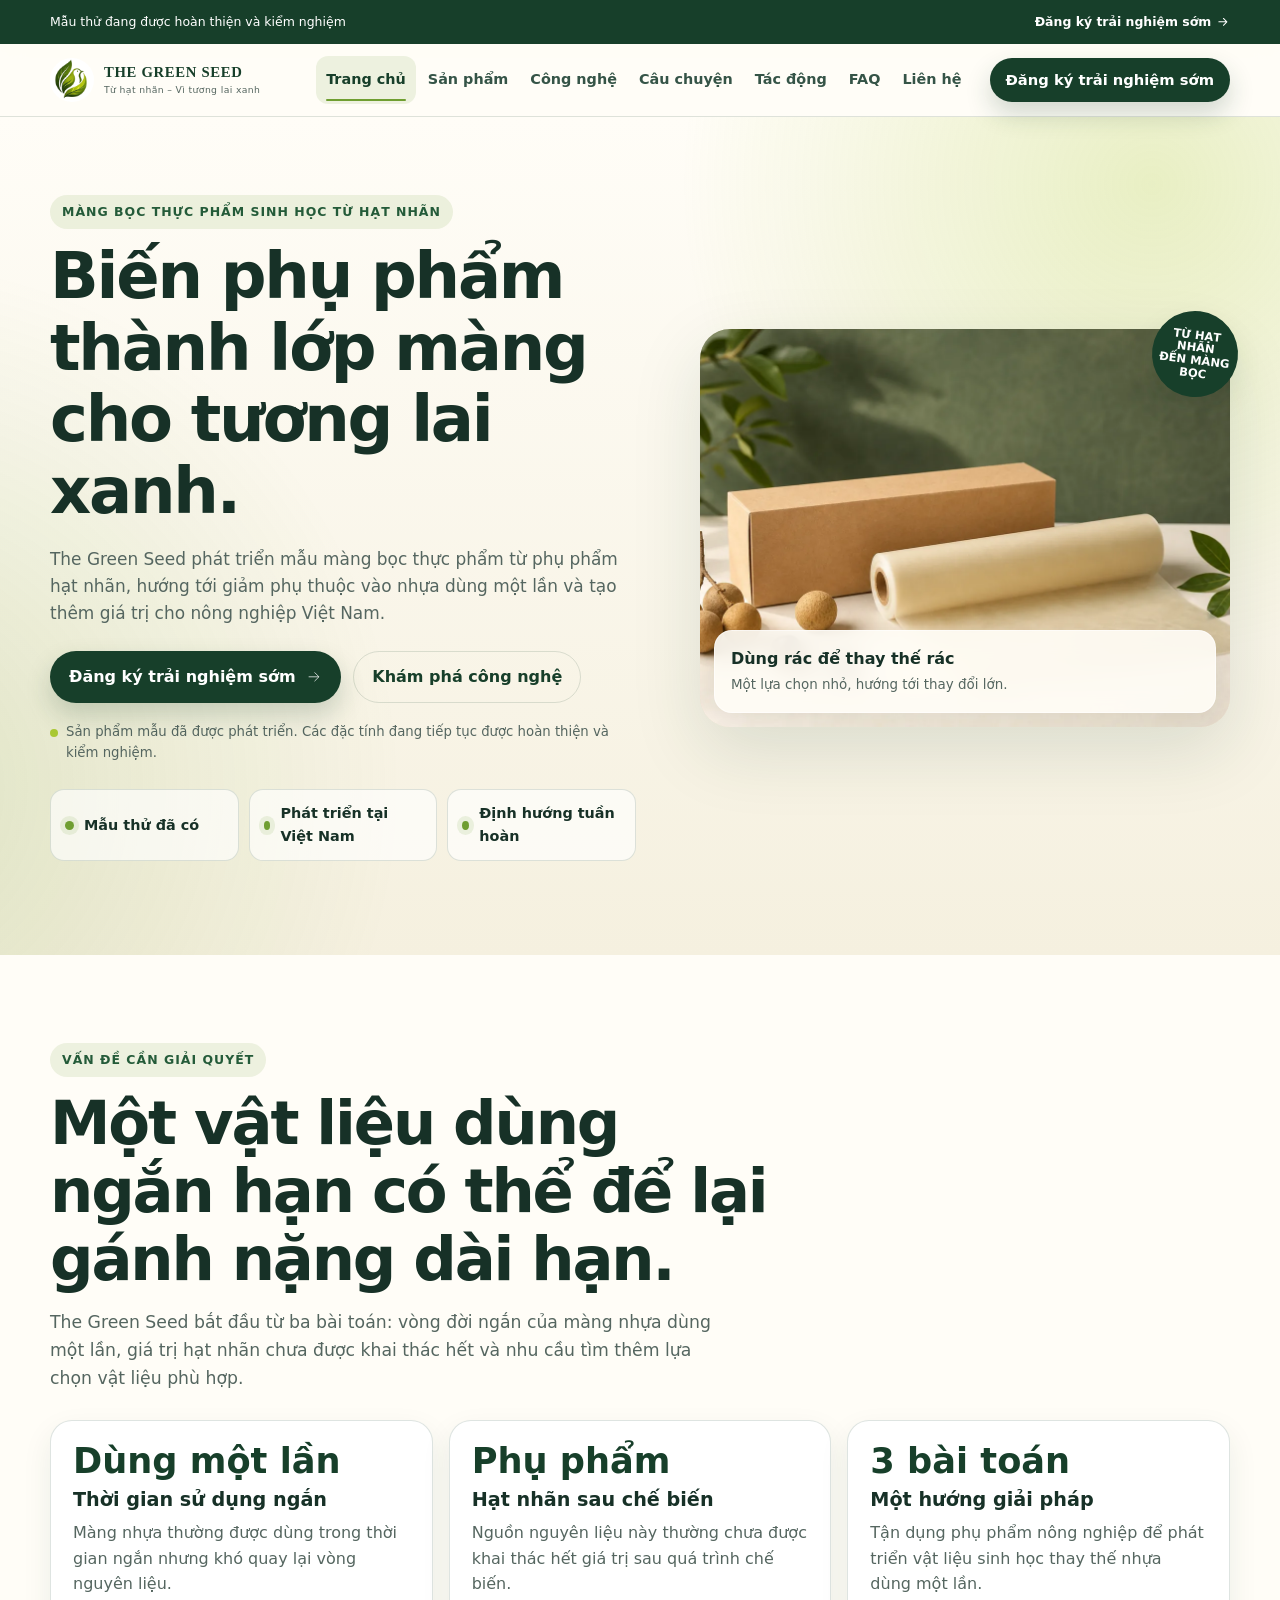
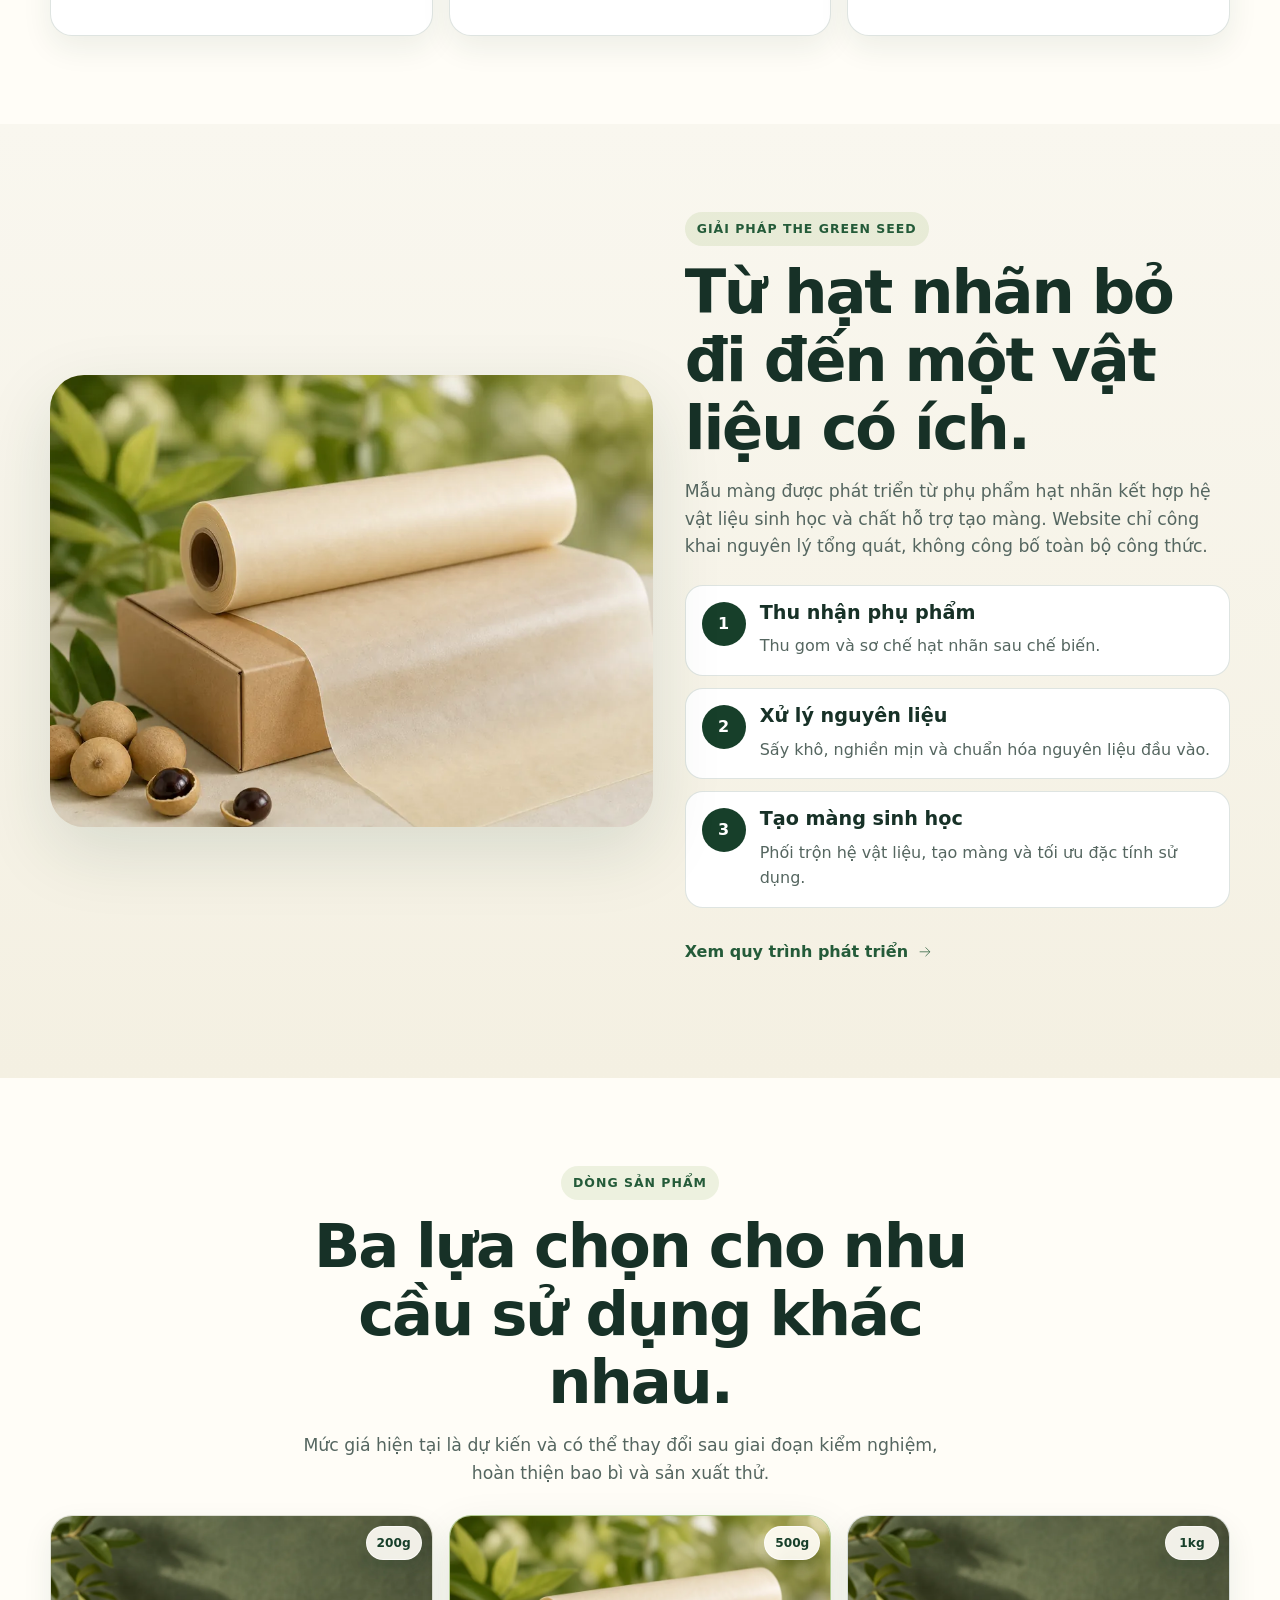
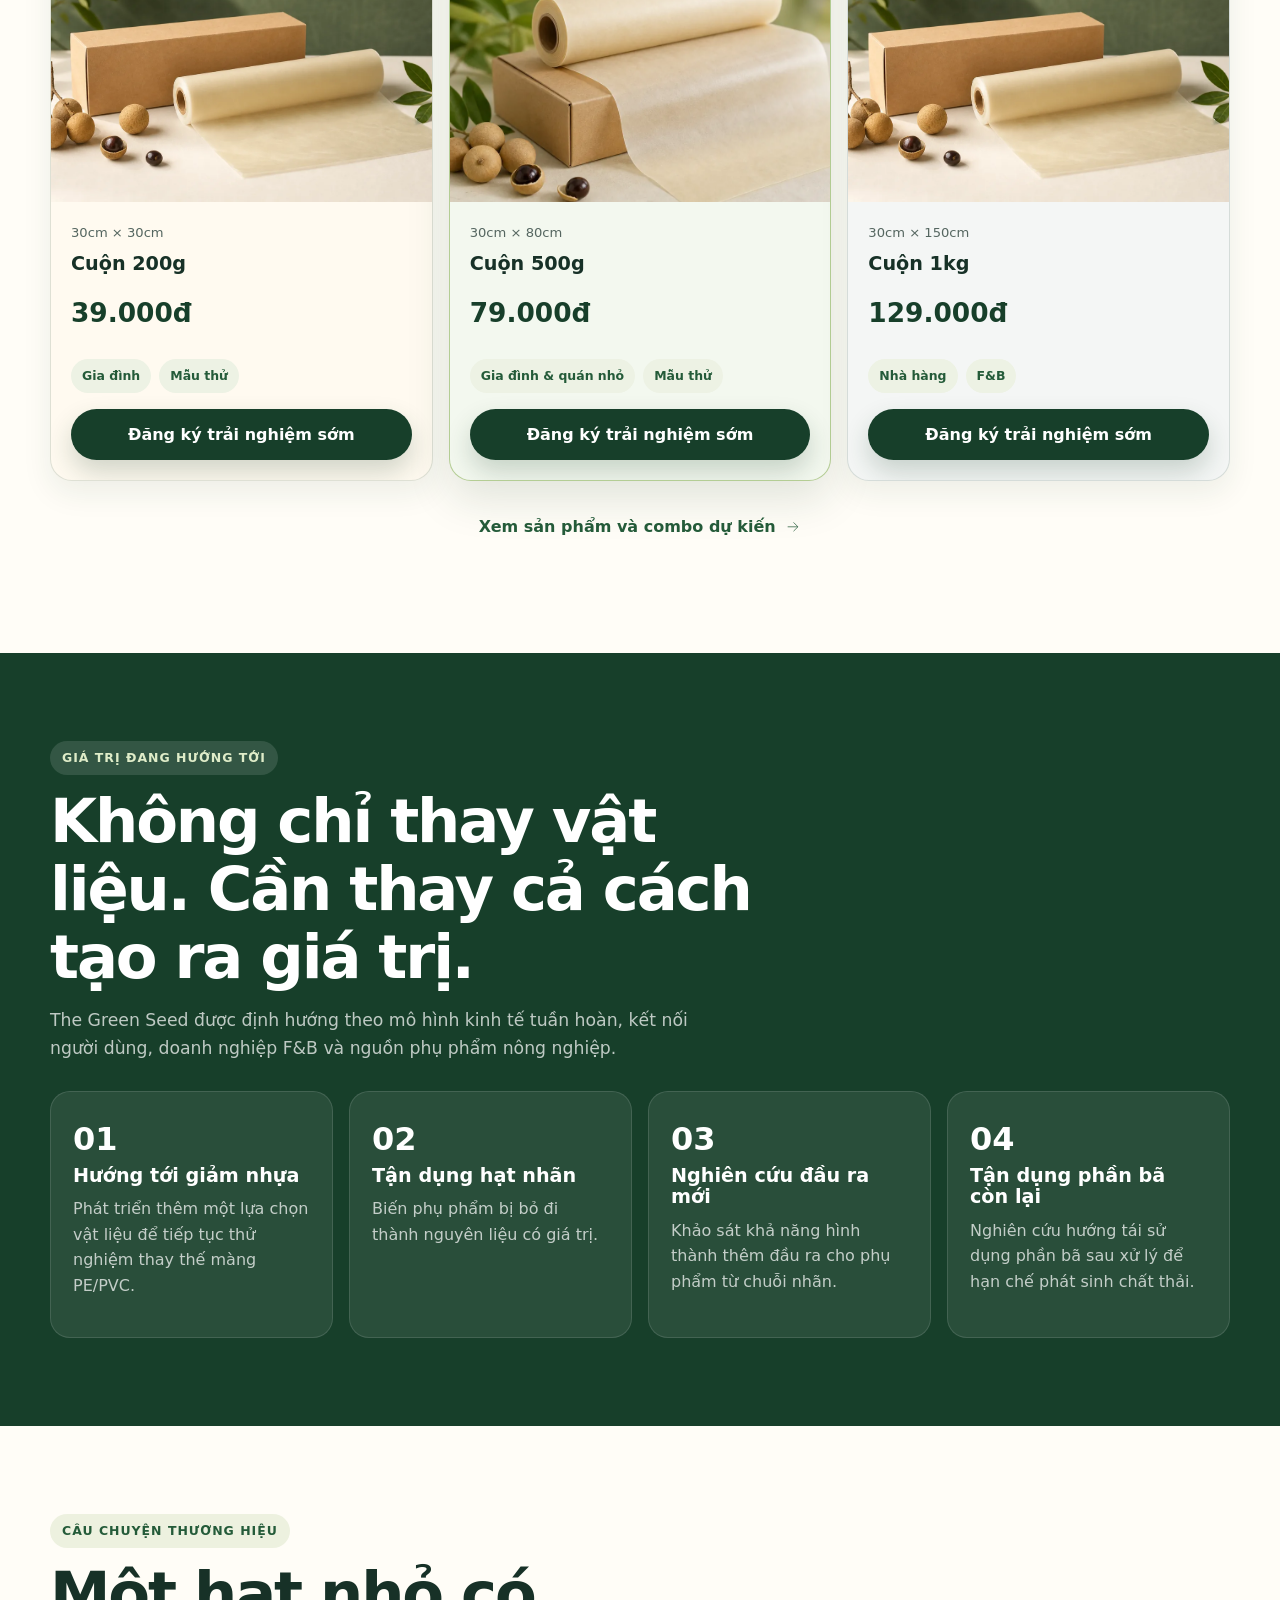
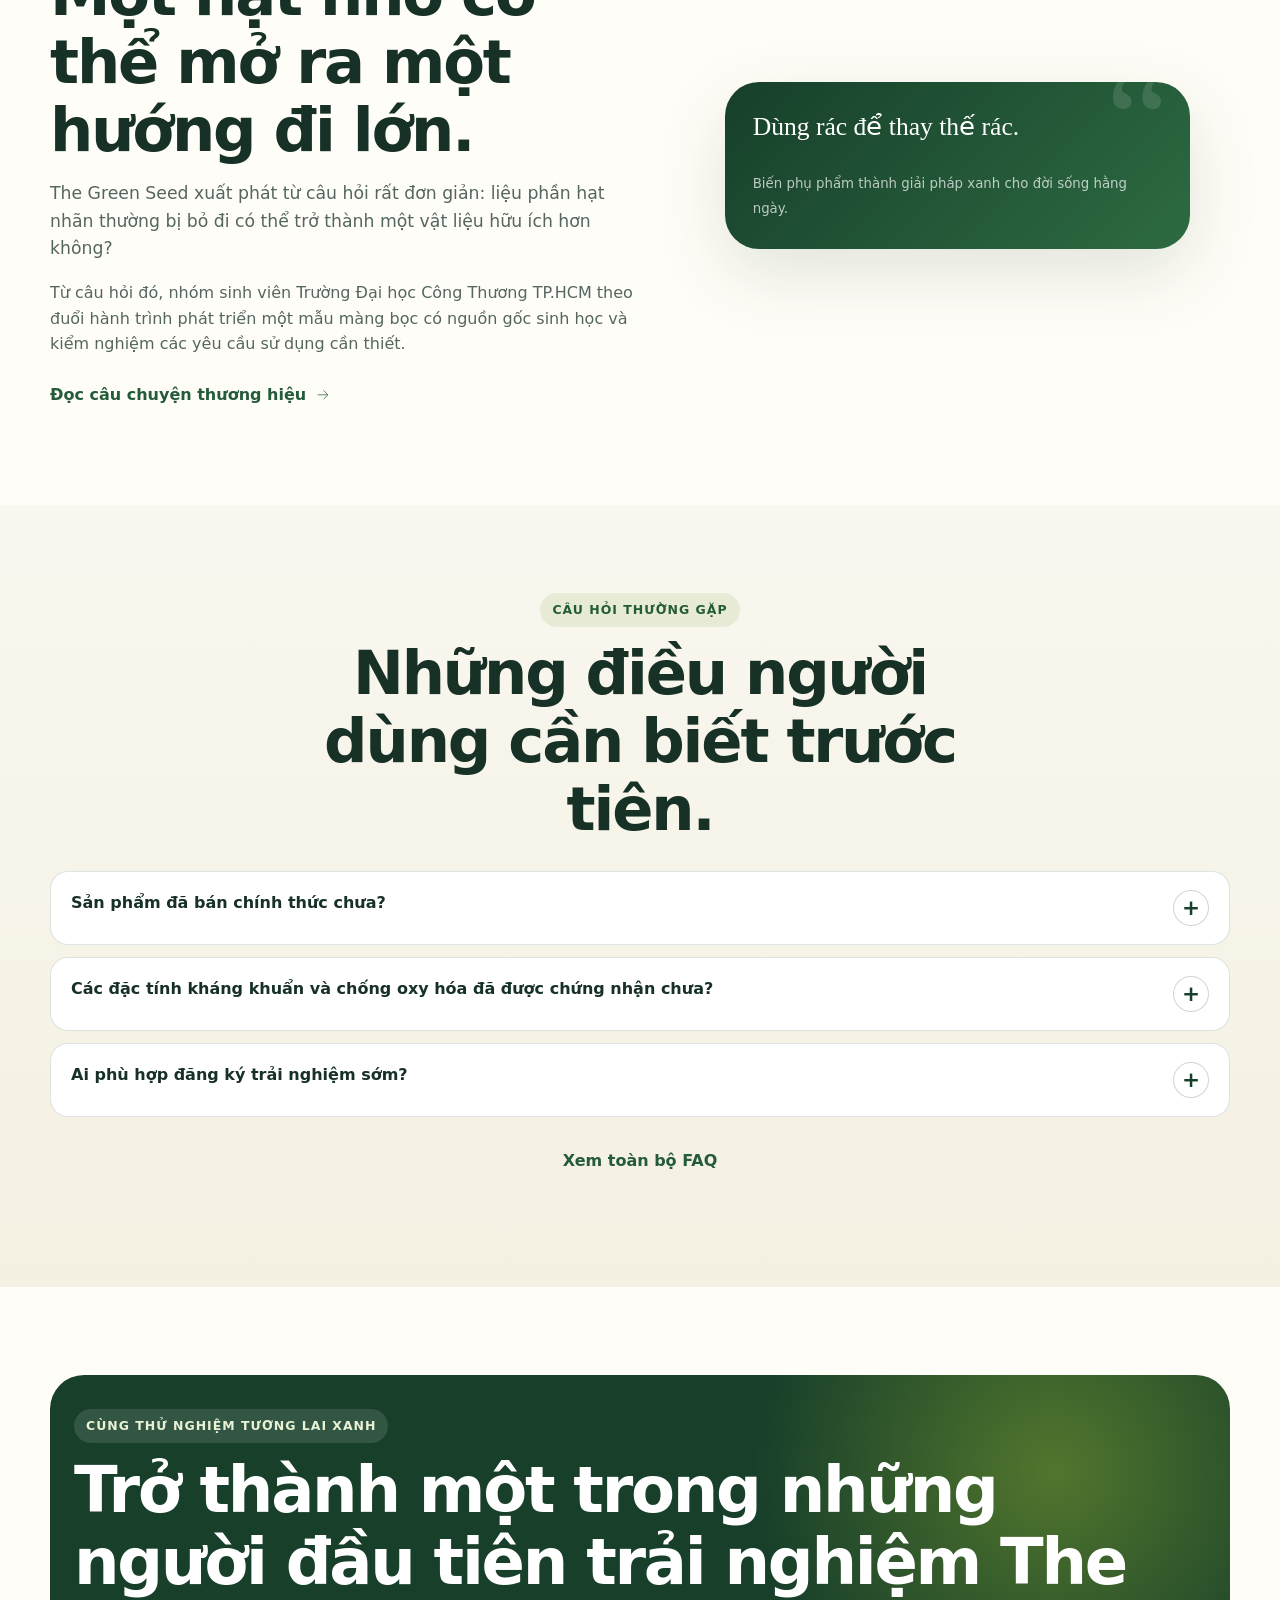
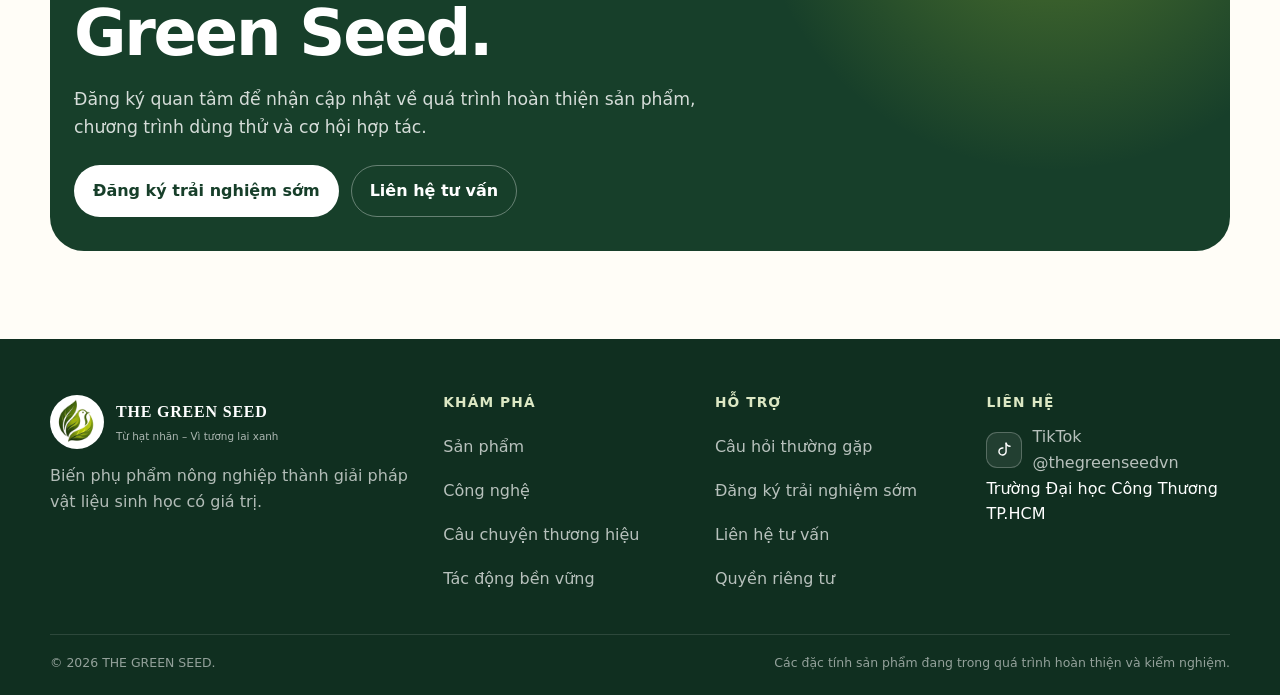
==== commit 72b06a64: "refine product and research content" ====
--- a/index.html
+++ b/index.html
@@ -1,4 +1,4 @@
-﻿<!doctype html>
+<!doctype html>
 <html lang="vi">
 <head>
   <meta charset="utf-8">
@@ -12,11 +12,11 @@
   <meta property="og:title" content="The Green Seed | Màng bọc sinh học từ hạt nhãn">
   <meta property="og:description" content="Mẫu màng bọc thực phẩm từ phụ phẩm hạt nhãn đang được hoàn thiện và kiểm nghiệm.">
   <meta property="og:url" content="https://doquoctan-514.github.io/the-green-seed/">
-  <meta property="og:image" content="https://doquoctan-514.github.io/the-green-seed/assets/images/og-share.jpg"><meta property="og:image:width" content="1200"><meta property="og:image:height" content="630"><meta property="og:image:alt" content="Ảnh mô phỏng trung tính mẫu màng The Green Seed">
+  <meta property="og:image" content="https://doquoctan-514.github.io/the-green-seed/assets/images/og-share.jpg"><meta property="og:image:width" content="1200"><meta property="og:image:height" content="630"><meta property="og:image:alt" content="Hình minh họa mẫu màng The Green Seed">
   <meta name="twitter:card" content="summary_large_image">
   <link rel="icon" href="assets/images/favicon.png">
-  <link rel="preload" as="image" href="assets/images/hero-product-v2.webp" fetchpriority="high">
-  <link rel="stylesheet" href="assets/css/styles.css?v=20260721-5">
+  <link rel="preload" as="image" href="assets/images/hero-product-v2.webp" type="image/webp" fetchpriority="high">
+  <link rel="stylesheet" href="assets/css/styles.css?v=20260721-4">
 </head>
 <body>
   <a class="skip-link" href="#main">Bỏ qua điều hướng</a>
@@ -43,32 +43,8 @@
       </div>
     </div>
     <div class="hero-visual" data-reveal>
-      <div class="hero-frame film-shimmer">
-        <!-- Seed SVG: animates in via motion.js -->
-        <svg class="hero-seed" aria-hidden="true" viewBox="0 0 64 90" xmlns="http://www.w3.org/2000/svg">
-          <defs>
-            <radialGradient id="seed-grad" cx="42%" cy="32%" r="58%">
-              <stop offset="0%"   stop-color="#5c3317"/>
-              <stop offset="55%"  stop-color="#3b1f0b"/>
-              <stop offset="100%" stop-color="#1e0d04"/>
-            </radialGradient>
-            <radialGradient id="seed-hi" cx="38%" cy="28%" r="45%">
-              <stop offset="0%"  stop-color="rgba(255,255,255,.32)"/>
-              <stop offset="100%" stop-color="rgba(255,255,255,0)"/>
-            </radialGradient>
-          </defs>
-          <!-- Main body -->
-          <ellipse cx="32" cy="50" rx="19" ry="28" fill="url(#seed-grad)"/>
-          <!-- Top point -->
-          <ellipse cx="32" cy="24" rx="7" ry="10" fill="#3b1f0b"/>
-          <!-- Highlight -->
-          <ellipse cx="26" cy="36" rx="7" ry="11" fill="url(#seed-hi)" transform="rotate(-18 26 36)"/>
-          <!-- Subtle ridge line -->
-          <path d="M32 22 Q36 46 32 78" stroke="rgba(0,0,0,.18)" stroke-width="1.2" fill="none" stroke-linecap="round"/>
-        </svg>
-        <!-- Film material shimmer overlay -->
-        <div class="hero-film-strip film-shimmer" aria-hidden="true"></div>
-        <img src="assets/images/hero-product-v2.webp" width="1200" height="800" alt="Ảnh mô phỏng trung tính cuộn màng mẫu, hộp kraft và hạt nhãn" fetchpriority="high" decoding="async">
+      <div class="hero-frame">
+        <img src="assets/images/hero-product-v2.webp" width="1200" height="800" alt="Hình minh họa cuộn màng mẫu, hộp kraft và hạt nhãn" fetchpriority="high" decoding="async">
         <div class="hero-badge">
           <strong>Dùng rác để thay thế rác</strong>
           <span>Một lựa chọn nhỏ, hướng tới thay đổi lớn.</span>
@@ -84,7 +60,7 @@
     <div class="section-head" data-reveal>
       <p class="eyebrow">Vấn đề cần giải quyết</p>
       <h2>Một vật liệu dùng ngắn hạn có thể để lại gánh nặng dài hạn.</h2>
-      <p class="lead">The Green Seed bắt đầu từ hai dòng chất thải đang song song tồn tại: màng nhựa dùng một lần và phụ phẩm hạt nhãn sau chế biến.</p>
+      <p class="lead">The Green Seed bắt đầu từ ba bài toán: vòng đời ngắn của màng nhựa dùng một lần, giá trị hạt nhãn chưa được khai thác hết và nhu cầu tìm thêm lựa chọn vật liệu phù hợp.</p>
     </div>
     <div class="stats-grid">
       <article class="stat-card" data-reveal>
@@ -98,7 +74,7 @@
         <p class="muted">Nguồn nguyên liệu này thường chưa được khai thác hết giá trị sau quá trình chế biến.</p>
       </article>
       <article class="stat-card" data-reveal>
-        <div class="stat-number">2 bài toán</div>
+        <div class="stat-number">3 bài toán</div>
         <h3>Một hướng giải pháp</h3>
         <p class="muted">Tận dụng phụ phẩm nông nghiệp để phát triển vật liệu sinh học thay thế nhựa dùng một lần.</p>
       </article>
@@ -108,8 +84,8 @@
 
 <section class="section section-soft">
   <div class="container split">
-    <div class="media-card film-shimmer" data-reveal>
-      <img src="assets/images/product-closeup-v2.webp" width="900" height="900" alt="Ảnh mô phỏng trung tính cận cảnh cuộn màng mẫu và hạt nhãn" loading="lazy" decoding="async">
+    <div class="media-card" data-reveal>
+      <img src="assets/images/product-closeup-v2.webp" width="900" height="900" alt="Hình minh họa cận cảnh cuộn màng mẫu và hạt nhãn" loading="lazy" decoding="async">
     </div>
     <div data-reveal>
       <p class="eyebrow">Giải pháp The Green Seed</p>
@@ -130,53 +106,25 @@
 <section class="section">
   <div class="container">
     <div class="section-head center" data-reveal>
-      <p class="eyebrow">Sản phẩm dự kiến</p>
+      <p class="eyebrow">Dòng sản phẩm</p>
       <h2>Ba lựa chọn cho nhu cầu sử dụng khác nhau.</h2>
       <p class="lead">Mức giá hiện tại là dự kiến và có thể thay đổi sau giai đoạn kiểm nghiệm, hoàn thiện bao bì và sản xuất thử.</p>
     </div>
     <div class="product-grid">
-      <article class="product-card product-card--sm" data-product-index="0" data-reveal>
-        <div class="product-image" style="object-position:center top">
-          <span class="product-weight-badge">200 g</span>
-          <img src="assets/images/hero-product-v2.webp" width="1200" height="800" alt="Ảnh mô phỏng trung tính cuộn màng mẫu 200g" loading="lazy" decoding="async" style="object-position:center top">
-        </div>
-        <div class="product-body">
-          <span class="product-meta" data-product-size>30cm × 30cm</span>
-          <h3 data-product-name>Cuộn 200g</h3>
-          <div class="product-price" data-product-price>39.000đ</div>
-          <div class="chip-row"><span class="chip">Gia đình</span><span class="chip">Mẫu thử</span></div>
-          <a class="button button-primary" data-product-cta href="lien-he.html?interest=trial&amp;product=200g&amp;source=product-card#form">Đăng ký trải nghiệm sớm</a>
-        </div>
-      </article>
-      <article class="product-card product-card--md product-card--featured" data-product-index="1" data-reveal>
-        <div class="product-image">
-          <span class="product-weight-badge">500 g</span>
-          <span class="product-featured-badge">Phổ biến nhất</span>
-          <img src="assets/images/product-closeup-v2.webp" width="900" height="900" alt="Ảnh mô phỏng trung tính cuộn màng mẫu 500g" loading="lazy" decoding="async" style="object-position:center center">
-        </div>
-        <div class="product-body">
-          <span class="product-meta" data-product-size>30cm × 80cm</span>
-          <h3 data-product-name>Cuộn 500g</h3>
-          <div class="product-price" data-product-price>79.000đ</div>
-          <div class="chip-row"><span class="chip">Phiên bản trọng tâm</span><span class="chip">Mẫu thử</span></div>
-          <a class="button button-primary" data-product-cta href="lien-he.html?interest=trial&amp;product=500g&amp;source=product-card#form">Đăng ký trải nghiệm sớm</a>
-        </div>
-      </article>
-      <article class="product-card product-card--lg" data-product-index="2" data-reveal>
-        <div class="product-image">
-          <span class="product-weight-badge">1 kg</span>
-          <img src="assets/images/hero-product-v2.webp" width="1200" height="800" alt="Ảnh mô phỏng trung tính cuộn màng mẫu 1kg" loading="lazy" decoding="async" style="object-position:center bottom">
-        </div>
-        <div class="product-body">
-          <span class="product-meta" data-product-size>30cm × 150cm</span>
-          <h3 data-product-name>Cuộn 1kg</h3>
-          <div class="product-price" data-product-price>129.000đ</div>
-          <div class="chip-row"><span class="chip">Nhà hàng</span><span class="chip">F&amp;B</span></div>
-          <a class="button button-primary" data-product-cta href="lien-he.html?interest=trial&amp;product=1kg&amp;source=product-card#form">Đăng ký trải nghiệm sớm</a>
-        </div>
-      </article>
-    </div>
-    <p style="margin-top:28px;text-align:center"><a class="text-link" href="san-pham.html">Xem sản phẩm và combo dự kiến
+      <article class="product-card product-card--200" data-product-index="0" data-reveal>
+        <div class="product-image"><img src="assets/images/hero-product-v2.webp" width="1200" height="800" alt="Hình minh họa cuộn màng mẫu 200g" loading="lazy" decoding="async"><span class="product-weight-badge" aria-hidden="true">200g</span></div>
+        <div class="product-body"><span class="product-meta" data-product-size>30cm × 30cm</span><h3 data-product-name>Cuộn 200g</h3><div class="product-price" data-product-price>39.000đ</div><div class="chip-row"><span class="chip">Gia đình</span><span class="chip">Mẫu thử</span></div><a class="button button-primary" data-product-cta href="lien-he.html?interest=trial&amp;product=200g&amp;source=product-card#form">Đăng ký trải nghiệm sớm</a></div>
+      </article>
+      <article class="product-card product-card--featured" data-product-index="1" data-reveal>
+        <div class="product-image"><img src="assets/images/product-closeup-v2.webp" width="900" height="900" alt="Hình minh họa cuộn màng mẫu 500g" loading="lazy" decoding="async"><span class="product-weight-badge" aria-hidden="true">500g</span></div>
+        <div class="product-body"><span class="product-meta" data-product-size>30cm × 80cm</span><h3 data-product-name>Cuộn 500g</h3><div class="product-price" data-product-price>79.000đ</div><div class="chip-row"><span class="chip">Gia đình &amp; quán nhỏ</span><span class="chip">Mẫu thử</span></div><a class="button button-primary" data-product-cta href="lien-he.html?interest=trial&amp;product=500g&amp;source=product-card#form">Đăng ký trải nghiệm sớm</a></div>
+      </article>
+      <article class="product-card product-card--1kg" data-product-index="2" data-reveal>
+        <div class="product-image"><img src="assets/images/hero-product-v2.webp" width="1200" height="800" alt="Hình minh họa cuộn màng mẫu 1kg" loading="lazy" decoding="async"><span class="product-weight-badge" aria-hidden="true">1kg</span></div>
+        <div class="product-body"><span class="product-meta" data-product-size>30cm × 150cm</span><h3 data-product-name>Cuộn 1kg</h3><div class="product-price" data-product-price>129.000đ</div><div class="chip-row"><span class="chip">Nhà hàng</span><span class="chip">F&amp;B</span></div><a class="button button-primary" data-product-cta href="lien-he.html?interest=trial&amp;product=1kg&amp;source=product-card#form">Đăng ký trải nghiệm sớm</a></div>
+      </article>
+    </div>
+    <p style="margin-top:24px;text-align:center"><a class="text-link" href="san-pham.html">Xem sản phẩm và combo dự kiến
       <svg aria-hidden="true" viewBox="0 0 24 24" fill="none" stroke="currentColor"><path d="M5 12h14M13 6l6 6-6 6"/></svg>
     </a></p>
   </div>
@@ -193,7 +141,7 @@
       <div class="metric" data-reveal><strong>01</strong><h3>Hướng tới giảm nhựa</h3><p class="muted">Phát triển thêm một lựa chọn vật liệu để tiếp tục thử nghiệm thay thế màng PE/PVC.</p></div>
       <div class="metric" data-reveal><strong>02</strong><h3>Tận dụng hạt nhãn</h3><p class="muted">Biến phụ phẩm bị bỏ đi thành nguyên liệu có giá trị.</p></div>
       <div class="metric" data-reveal><strong>03</strong><h3>Nghiên cứu đầu ra mới</h3><p class="muted">Khảo sát khả năng hình thành thêm đầu ra cho phụ phẩm từ chuỗi nhãn.</p></div>
-      <div class="metric" data-reveal><strong>04</strong><h3>Hoàn vòng vật chất</h3><p class="muted">Hướng tới tái sử dụng phần bã còn lại làm phân bón hữu cơ.</p></div>
+      <div class="metric" data-reveal><strong>04</strong><h3>Tận dụng phần bã còn lại</h3><p class="muted">Nghiên cứu hướng tái sử dụng phần bã sau xử lý để hạn chế phát sinh chất thải.</p></div>
     </div>
   </div>
 </section>
@@ -210,7 +158,8 @@
       </a>
     </div>
     <blockquote class="quote" data-reveal>
-      <p>"Dùng rác để thay thế rác."</p>
+      <span class="quote-mark" aria-hidden="true">“</span>
+      <p>Dùng rác để thay thế rác.</p>
       <small>Biến phụ phẩm thành giải pháp xanh cho đời sống hằng ngày.</small>
     </blockquote>
   </div>
@@ -236,7 +185,7 @@
         <div class="faq-panel" hidden>Người tiêu dùng quan tâm lối sống xanh, quán ăn, nhà hàng và doanh nghiệp F&amp;B muốn thử nghiệm một lựa chọn màng bọc mới.</div>
       </article>
     </div>
-    <p style="margin-top:24px;text-align:center"><a class="text-link" href="faq.html">Xem toàn bộ FAQ</a></p>
+    <p style="margin-top:22px;text-align:center"><a class="text-link" href="faq.html">Xem toàn bộ FAQ</a></p>
   </div>
 </section>
 
@@ -248,7 +197,7 @@
       <p class="lead">Đăng ký quan tâm để nhận cập nhật về quá trình hoàn thiện sản phẩm, chương trình dùng thử và cơ hội hợp tác.</p>
       <div class="button-row">
         <a class="button button-light" href="lien-he.html?interest=trial&amp;source=final-cta#form">Đăng ký trải nghiệm sớm</a>
-        <a class="button button-ghost-light" href="lien-he.html">Liên hệ tư vấn</a>
+        <a class="button button-secondary button-ghost-light" href="lien-he.html">Liên hệ tư vấn</a>
       </div>
     </div>
   </div>
@@ -256,8 +205,7 @@
 
   </main>
   <div data-site-footer></div>
-  <script src="assets/js/content.js?v=20260721-5"></script>
-  <script src="assets/js/site.js?v=20260721-5"></script>
-  <script src="assets/js/motion.js?v=20260721-5"></script>
+  <script src="assets/js/content.js?v=20260721-4"></script>
+  <script src="assets/js/site.js?v=20260721-4"></script>
 </body>
-</html>+</html>
--- a/assets/css/styles.css
+++ b/assets/css/styles.css
@@ -1,4 +1,4 @@
-﻿:root{
+:root{
   --forest:#173f2a;
   --forest-2:#245b39;
   --leaf:#6f9e31;
@@ -17,7 +17,7 @@
   --shadow-sm:0 12px 30px rgba(23,63,42,.08);
   --shadow:0 24px 70px rgba(23,63,42,.13);
   --container:1180px;
-  --section:72px;
+  --section:64px;
   --motion-fast:160ms;
   --motion-base:260ms;
   --motion-slow:520ms;
@@ -33,7 +33,7 @@
   color:var(--ink);
   background:var(--paper);
   font-family:Inter,ui-sans-serif,system-ui,-apple-system,BlinkMacSystemFont,"Segoe UI",sans-serif;
-  line-height:1.65;
+  line-height:1.6;
   -webkit-font-smoothing:antialiased;
   overflow-wrap:break-word;
 }
@@ -47,56 +47,56 @@
 .section{padding:var(--section) 0}
 .section-soft{background:linear-gradient(180deg,#f9f7ef 0%,#f4f0e2 100%)}
 .section-dark{background:var(--forest);color:var(--white)}
-.section-head{max-width:720px;margin-bottom:32px}
+.section-head{max-width:720px;margin-bottom:28px}
 .section-head.center{text-align:center;margin-inline:auto}
 .eyebrow{
   display:inline-flex;align-items:center;gap:8px;
-  margin:0 0 14px;padding:7px 12px;border-radius:999px;
+  margin:0 0 12px;padding:7px 12px;border-radius:999px;
   background:rgba(111,158,49,.12);color:var(--forest-2);
   font-size:.78rem;font-weight:800;letter-spacing:.08em;text-transform:uppercase;
 }
 .section-dark .eyebrow{background:rgba(255,255,255,.12);color:#dfecc8}
 h1,h2,h3,p{margin-top:0}
-h1,h2,h3{line-height:1.1;overflow-wrap:normal;word-break:normal;hyphens:none}
+h1,h2,h3{line-height:1.12;overflow-wrap:normal;word-break:normal;hyphens:none}
 h1,h2{font-family:inherit;font-weight:850;letter-spacing:-.035em}
-h1{font-size:clamp(2.55rem,8.2vw,5.4rem);margin-bottom:20px}
-h2{font-size:clamp(2rem,6.6vw,3.8rem);margin-bottom:18px}
-h3{font-size:1.2rem;margin-bottom:10px;font-weight:800}
-.lead{font-size:1.08rem;color:var(--muted);max-width:62ch;line-height:1.7}
+h1{font-size:clamp(2.55rem,8.2vw,5.4rem);margin-bottom:18px}
+h2{font-size:clamp(2rem,6.6vw,3.8rem);margin-bottom:16px}
+h3{font-size:1.2rem;margin-bottom:10px}
+.lead{font-size:1.08rem;color:var(--muted);max-width:62ch}
 .section-dark .lead,.section-dark .muted{color:rgba(255,255,255,.72)}
 .muted{color:var(--muted)}
 .small{font-size:.88rem}
 .kicker{font-weight:800;color:var(--forest-2)}
-.button-row{display:flex;flex-direction:column;gap:12px;margin-top:26px}
+.button-row{display:flex;flex-direction:column;gap:12px;margin-top:24px}
 .button{
-  min-height:48px;padding:12px 22px;border-radius:999px;
+  min-height:48px;padding:12px 18px;border-radius:999px;
   display:inline-flex;align-items:center;justify-content:center;gap:9px;
   position:relative;overflow:hidden;isolation:isolate;
-  border:1px solid transparent;font-weight:800;font-size:.95rem;
+  border:1px solid transparent;font-weight:800;
   transition:transform var(--motion-fast) var(--motion-ease),background-color var(--motion-base) ease,
     border-color var(--motion-base) ease,box-shadow var(--motion-base) var(--motion-ease);
 }
-.button-primary{background:var(--forest);color:#fff;box-shadow:0 12px 26px rgba(23,63,42,.22)}
+.button-primary{background:var(--forest);color:#fff;box-shadow:0 12px 26px rgba(23,63,42,.2)}
 .button-secondary{background:transparent;border-color:var(--line);color:var(--forest)}
-.button-light{background:#fff;color:var(--forest);box-shadow:0 8px 20px rgba(23,63,42,.14)}
-.button-ghost-light{background:transparent;border-color:rgba(255,255,255,.32);color:#fff}
-.button-small{min-height:44px;padding:9px 16px;font-size:.9rem}
+.button-ghost-light{background:transparent;color:#fff;border-color:rgba(255,255,255,.34)}
+.button-light{background:#fff;color:var(--forest)}
+.button-small{min-height:44px;padding:9px 15px;font-size:.92rem}
 .button svg,.text-link svg{transition:transform var(--motion-base) var(--motion-ease)}
 .button:active{transform:translateY(1px) scale(.985)}
 .text-link{
   display:inline-flex;align-items:center;gap:8px;min-height:44px;padding:7px 0;color:var(--forest-2);font-weight:800;
   transition:color var(--motion-fast) ease,gap var(--motion-base) var(--motion-ease)
 }
-.button:disabled,.button[aria-busy="true"]{cursor:wait;opacity:.68;transform:none}
+.button:disabled{cursor:wait;opacity:.68;transform:none}
 a:focus-visible,button:focus-visible,input:focus-visible,select:focus-visible,textarea:focus-visible,[tabindex]:focus-visible{
   outline:3px solid var(--lime);outline-offset:3px
 }
-.skip-link{position:fixed;left:12px;top:-100px;z-index:9999;background:#fff;padding:10px 14px;border-radius:10px;box-shadow:var(--shadow)}
+.skip-link{position:fixed;left:12px;top:-100px;z-index:9999;background:#fff;padding:10px 14px;border-radius:10px}
 .skip-link:focus{top:12px}
 .announcement{background:var(--forest);color:#fff;font-size:.78rem}
 .announcement-inner{min-height:44px;display:flex;align-items:center;justify-content:center;gap:10px;text-align:center}
 .announcement-inner span{display:none}
-.announcement a{display:inline-flex;align-items:center;gap:5px;min-height:44px;font-weight:800;padding:4px 0}
+.announcement a{display:inline-flex;align-items:center;gap:5px;min-height:44px;font-weight:800}
 [data-site-header]{position:sticky;top:0;z-index:50}
 .site-header{
   position:relative;background:rgba(255,253,247,.98);border-bottom:1px solid var(--line);
@@ -120,13 +120,12 @@
 }
 .nav-toggle:active{transform:scale(.96)}
 .toggle-open,.toggle-close{
-  grid-area:1/1;
-  transition:opacity var(--motion-fast) ease,transform var(--motion-base) var(--motion-ease)
-}
-.toggle-open{opacity:1;transform:rotate(0)}
-.toggle-close{opacity:0;transform:rotate(-45deg)}
-.nav-toggle[aria-expanded="true"] .toggle-open{opacity:0;transform:rotate(45deg)}
-.nav-toggle[aria-expanded="true"] .toggle-close{opacity:1;transform:rotate(0)}
+  grid-area:1/1;display:inline-flex;transition:opacity var(--motion-fast) ease,transform var(--motion-base) var(--motion-ease)
+}
+.toggle-open{opacity:1;transform:rotate(0) scale(1)}
+.toggle-close{opacity:0;transform:rotate(-45deg) scale(.82)}
+.nav-toggle[aria-expanded="true"] .toggle-open{opacity:0;transform:rotate(45deg) scale(.82)}
+.nav-toggle[aria-expanded="true"] .toggle-close{opacity:1;transform:rotate(0) scale(1)}
 .site-nav{
   position:fixed;inset:var(--nav-top,116px) 0 0;background:var(--paper);
   padding:20px 16px calc(32px + env(safe-area-inset-bottom));display:flex;flex-direction:column;
@@ -140,16 +139,9 @@
   transition-delay:0s
 }
 .nav-list{display:flex;flex-direction:column;gap:4px}
-.nav-link{
-  display:flex;align-items:center;min-height:52px;padding:10px 14px;border-radius:12px;font-weight:750;color:#355447;
-  border-left:3px solid transparent;
-  transition:background-color var(--motion-fast) ease,color var(--motion-fast) ease,border-color var(--motion-fast) ease
-}
-.nav-link:hover{background:rgba(111,158,49,.08);color:var(--forest)}
-.nav-link.is-active{
-  background:rgba(111,158,49,.12);color:var(--forest);
-  border-left-color:var(--leaf);font-weight:850
-}
+.nav-link{position:relative;display:flex;align-items:center;min-height:48px;padding:10px 12px 10px 16px;border-radius:12px;font-weight:750;color:#355447}
+.nav-link:hover,.nav-link.is-active{background:rgba(111,158,49,.12);color:var(--forest)}
+.nav-link.is-active::before{content:"";position:absolute;left:5px;top:12px;bottom:12px;width:3px;border-radius:999px;background:var(--leaf)}
 .nav-cta{margin-top:16px;width:100%}
 .hero{position:relative;overflow:hidden;padding:44px 0 64px;background:
   radial-gradient(circle at 90% 8%,rgba(169,200,50,.25),transparent 34%),
@@ -158,38 +150,33 @@
 .hero-grid{display:grid;gap:32px;align-items:center}
 .hero-copy{position:relative;z-index:2}
 .hero-copy .lead{font-size:1.06rem}
-.hero-note{margin-top:20px;font-size:.84rem;color:var(--muted);display:flex;gap:8px;align-items:flex-start;line-height:1.55}
-.hero-note::before{content:"";width:8px;height:8px;margin-top:6px;flex:0 0 auto;border-radius:50%;background:var(--lime)}
-.trust-row{display:grid;grid-template-columns:repeat(2,1fr);gap:10px;margin-top:28px}
-.trust-item{display:flex;align-items:center;gap:10px;padding:12px 14px;border:1px solid var(--line);background:rgba(255,255,255,.65);border-radius:14px;font-size:.88rem;font-weight:700}
-.trust-dot{width:9px;height:9px;border-radius:50%;background:var(--leaf);box-shadow:0 0 0 5px rgba(111,158,49,.12);flex:0 0 auto}
+.hero-note{margin-top:18px;font-size:.83rem;color:var(--muted);display:flex;gap:8px;align-items:flex-start}
+.hero-note::before{content:"";width:8px;height:8px;margin-top:8px;flex:0 0 auto;border-radius:50%;background:var(--lime)}
+.trust-row{display:grid;grid-template-columns:1fr;gap:10px;margin-top:26px}
+.trust-item{display:flex;align-items:center;gap:10px;padding:12px 14px;border:1px solid var(--line);background:rgba(255,255,255,.65);border-radius:14px;font-size:.9rem;font-weight:700}
+.trust-dot{width:9px;height:9px;border-radius:50%;background:var(--leaf);box-shadow:0 0 0 5px rgba(111,158,49,.12)}
 .hero-visual{position:relative}
-.hero-frame{position:relative;overflow:hidden;border-radius:26px;background:#e6dfc9;box-shadow:var(--shadow);aspect-ratio:4/3}
+.hero-frame{position:relative;overflow:hidden;border-radius:30px;background:#e6dfc9;box-shadow:var(--shadow);aspect-ratio:4/3}
 .hero-frame img{
   width:100%;height:100%;object-fit:cover;
   transition:transform 900ms var(--motion-ease)
 }
-.hero-frame::after,.media-card::after{
-  content:"Ảnh mô phỏng";position:absolute;top:12px;left:12px;z-index:2;
-  padding:5px 9px;border-radius:999px;background:rgba(16,47,32,.84);color:#fff;
-  font-size:.7rem;font-weight:800;letter-spacing:.02em
-}
 .hero-badge{
   position:absolute;left:14px;bottom:14px;right:14px;padding:15px 16px;
-  border-radius:18px;background:rgba(255,253,247,.88);background-color:#fffdf7;backdrop-filter:blur(12px);
+  border-radius:18px;background:rgba(255,253,247,.9);backdrop-filter:blur(12px);
   border:1px solid rgba(255,255,255,.55);box-shadow:var(--shadow-sm)
 }
-.hero-badge strong{display:block;font-size:.96rem}
+.hero-badge strong{display:block}
 .hero-badge span{font-size:.84rem;color:var(--muted)}
 .hero-seal{
-  position:absolute;right:4px;top:-14px;width:82px;height:82px;border-radius:50%;
+  position:absolute;right:-8px;top:-18px;width:86px;height:86px;border-radius:50%;
   background:var(--forest);color:#fff;display:grid;place-items:center;text-align:center;
-  font-size:.7rem;font-weight:900;line-height:1.1;transform:rotate(7deg);box-shadow:var(--shadow-sm)
-}
-.stats-grid,.card-grid,.product-grid,.impact-grid,.footer-grid{display:grid;grid-template-columns:1fr;gap:18px}
+  font-size:.72rem;font-weight:900;line-height:1.1;transform:rotate(7deg);box-shadow:var(--shadow-sm)
+}
+.stats-grid,.card-grid,.product-grid,.impact-grid,.footer-grid{display:grid;grid-template-columns:1fr;gap:16px}
 .stat-card,.card,.product-card,.feature-card{
   border:1px solid var(--line);background:#fff;border-radius:var(--radius);
-  padding:24px;box-shadow:var(--shadow-sm);
+  padding:22px;box-shadow:var(--shadow-sm);
   transition:transform var(--motion-base) var(--motion-ease),border-color var(--motion-base) ease,
     box-shadow var(--motion-base) var(--motion-ease)
 }
@@ -239,62 +226,42 @@
 .step-number{width:44px;height:44px;border-radius:50%;display:grid;place-items:center;background:var(--forest);color:#fff;font-weight:900}
 .step p{margin-bottom:0;color:var(--muted)}
 .product-card{display:flex;flex-direction:column;overflow:hidden;padding:0}
-.product-card--sm{background:linear-gradient(160deg,#fafaf7,#f5f2eb)}
-.product-card--md{background:linear-gradient(160deg,#f7faf4,#ecf2e6)}
-.product-card--lg{background:linear-gradient(160deg,#f7f8fa,#edf0f5)}
-.product-card--featured{
-  border-color:rgba(111,158,49,.45)!important;
-  box-shadow:0 0 0 3px rgba(111,158,49,.12),var(--shadow)!important
-}
+.product-card--200{background:#fffaf0}
+.product-card--featured{background:#f3f8ef;border-color:rgba(111,158,49,.48);box-shadow:0 18px 44px rgba(23,63,42,.13)}
+.product-card--1kg{background:#f4f6f5}
 .product-image{position:relative;aspect-ratio:4/3;background:linear-gradient(140deg,#efe9d7,#ded5bc);overflow:hidden}
-.product-image::after{
-  content:"Ảnh mô phỏng";position:absolute;top:10px;left:10px;padding:5px 9px;border-radius:999px;
-  background:rgba(16,47,32,.84);color:#fff;font-size:.68rem;font-weight:800;letter-spacing:.02em
-}
 .product-image img{
   width:100%;height:100%;object-fit:cover;
   transition:transform 700ms var(--motion-ease)
 }
+.product-card--200 .product-image img{object-position:50% 34%}
+.product-card--featured .product-image img{object-position:50% 50%}
+.product-card--1kg .product-image img{object-position:50% 70%}
 .product-weight-badge{
-  position:absolute;top:10px;right:10px;z-index:2;
-  padding:6px 12px;border-radius:999px;
-  background:var(--forest);color:#fff;
-  font-size:.75rem;font-weight:900;letter-spacing:.04em
-}
-.product-featured-badge{
-  position:absolute;bottom:10px;right:10px;z-index:2;
-  padding:5px 10px;border-radius:999px;
-  background:var(--lime);color:var(--forest);
-  font-size:.7rem;font-weight:900;letter-spacing:.03em;text-transform:uppercase
+  position:absolute;z-index:2;top:10px;right:10px;display:grid;place-items:center;min-width:54px;min-height:34px;
+  padding:6px 10px;border:1px solid rgba(255,255,255,.66);border-radius:999px;background:rgba(255,253,247,.92);
+  color:var(--forest);font-size:.76rem;font-weight:900;box-shadow:0 8px 20px rgba(23,63,42,.14);backdrop-filter:blur(8px)
 }
 .product-body{padding:20px;display:flex;flex-direction:column;flex:1}
-.product-meta{font-size:.82rem;color:var(--muted);margin-bottom:6px;font-weight:600}
-.product-name-row{display:flex;align-items:baseline;gap:10px;margin-bottom:4px}
-.product-price{
-  font-size:1.75rem;font-weight:900;color:var(--forest);
-  letter-spacing:-.02em;line-height:1
-}
-.product-body .button{margin-top:auto;margin-top:16px}
+.product-meta{font-size:.82rem;color:var(--muted);margin-bottom:10px}
+.product-price{font-size:1.65rem;font-weight:900;color:var(--forest);margin:8px 0}
+.product-body .button{margin-top:auto}
 .combo-card{display:flex;flex-direction:column}
 .combo-card .button{margin-top:auto}
-.chip-row{display:flex;flex-wrap:wrap;gap:8px;margin:14px 0}
-.chip{padding:6px 12px;border-radius:999px;background:#edf2e4;color:var(--forest-2);font-size:.78rem;font-weight:800}
+.chip-row{display:flex;flex-wrap:wrap;gap:8px;margin:16px 0}
+.chip{padding:7px 11px;border-radius:999px;background:#edf2e4;color:var(--forest-2);font-size:.78rem;font-weight:800}
 .notice{border-left:4px solid var(--warning);background:#fff8e6;padding:15px 16px;border-radius:0 14px 14px 0;color:#62450d}
 .process-line{display:grid;gap:12px;margin-top:28px}
 .process-node{position:relative;padding:20px;border-radius:20px;background:#fff;border:1px solid var(--line)}
 .process-node:not(:last-child)::after{content:"↓";display:block;text-align:center;color:var(--leaf);font-weight:900;margin:12px 0 -8px}
 .quote{
-  position:relative;
-  padding:32px 28px 28px;border-radius:var(--radius-lg);background:linear-gradient(135deg,var(--forest),#2d6b42);
-  color:#fff;box-shadow:var(--shadow);overflow:hidden
-}
-.quote::before{
-  content:"\201C";position:absolute;top:-10px;left:18px;
-  font-family:"Times New Roman",Times,serif;font-size:8rem;line-height:1;color:rgba(255,255,255,.1);
-  pointer-events:none;user-select:none
-}
-.quote p{font-family:"Times New Roman",Times,serif;font-size:1.6rem;line-height:1.38;position:relative}
-.quote small{color:rgba(255,255,255,.7);position:relative}
+  position:relative;overflow:hidden;padding:28px;border-radius:var(--radius-lg);background:linear-gradient(135deg,var(--forest),#2d6b42);
+  color:#fff;box-shadow:var(--shadow)
+}
+.quote > *:not(.quote-mark){position:relative;z-index:1}
+.quote-mark{position:absolute;right:20px;top:-34px;color:#fff;font-family:Georgia,"Times New Roman",serif;font-size:9rem;line-height:1;opacity:.12;pointer-events:none}
+.quote p{font-family:"Times New Roman",Times,serif;font-size:1.6rem;line-height:1.35}
+.quote small{color:rgba(255,255,255,.7)}
 .timeline{position:relative;display:grid;gap:18px}
 .timeline::before{content:"";position:absolute;left:20px;top:8px;bottom:8px;width:2px;background:var(--line)}
 .timeline-item{position:relative;padding-left:58px}
@@ -325,35 +292,36 @@
 }
 .faq-item.is-open{border-color:rgba(111,158,49,.46);box-shadow:var(--shadow-sm)}
 .faq-button{
-  width:100%;padding:18px 20px;border:0;background:none;text-align:left;display:flex;justify-content:space-between;align-items:center;gap:16px;font-weight:850;color:var(--ink);
+  width:100%;padding:18px 20px;border:0;background:none;text-align:left;display:flex;justify-content:space-between;gap:20px;font-weight:850;color:var(--ink);
   transition:color var(--motion-fast) ease,background-color var(--motion-fast) ease
 }
 .faq-icon{
-  flex:0 0 auto;width:26px;height:26px;border-radius:50%;border:2px solid var(--line);
-  display:grid;place-items:center;color:var(--forest);
-  transition:transform var(--motion-base) var(--motion-ease),color var(--motion-base) ease,
-    background-color var(--motion-base) ease,border-color var(--motion-base) ease
-}
-.faq-icon svg{width:.85em;height:.85em}
-.faq-item.is-open .faq-icon{transform:rotate(45deg);color:#fff;background:var(--leaf);border-color:var(--leaf)}
-.faq-panel{padding:0 20px 20px;color:var(--muted);overflow:hidden;line-height:1.7}
-.cta-band{position:relative;overflow:hidden;border-radius:var(--radius-lg);padding:38px 28px;background:
+  flex:0 0 36px;width:36px;height:36px;border:1px solid rgba(23,63,42,.2);border-radius:50%;display:grid;place-items:center;
+  font-size:1.35rem;font-weight:700;line-height:1;color:var(--forest);background:#fff;
+  transition:transform var(--motion-base) var(--motion-ease),color var(--motion-base) ease,background-color var(--motion-base) ease,border-color var(--motion-base) ease
+}
+.faq-item.is-open .faq-icon{transform:rotate(45deg);color:#fff;background:var(--forest);border-color:var(--forest)}
+.faq-panel{padding:0 20px 20px;color:var(--muted);overflow:hidden}
+.cta-band{position:relative;overflow:hidden;border-radius:var(--radius-lg);padding:34px 24px;background:
   radial-gradient(circle at 85% 20%,rgba(169,200,50,.4),transparent 28%),var(--forest);color:#fff}
-.cta-band h2{font-size:clamp(2rem,9vw,4rem)}
-.form-card{background:#fff;border:1px solid var(--line);border-radius:var(--radius-lg);padding:26px;box-shadow:var(--shadow)}
-.form-grid{display:grid;grid-template-columns:1fr;gap:18px}
-.field{display:grid;gap:8px}
-.field label{font-size:.9rem;font-weight:800;color:var(--ink)}
+.cta-band h2{font-size:clamp(2rem,9vw,4rem);color:#fff}
+.cta-band .eyebrow{background:rgba(255,255,255,.12);color:#e8f2d4}
+.cta-band .lead{color:rgba(255,255,255,.82)}
+.form-card{background:#fff;border:1px solid var(--line);border-radius:var(--radius-lg);padding:22px;box-shadow:var(--shadow)}
+.form-grid{display:grid;grid-template-columns:1fr;gap:16px}
+.field{display:grid;gap:7px}
+.field label{font-size:.9rem;font-weight:800}
 .field input,.field select,.field textarea{
-  width:100%;border:1.5px solid rgba(23,63,42,.22);background:#fffdf8;border-radius:14px;
+  width:100%;border:1px solid rgba(23,63,42,.28);background:#fffdf8;border-radius:14px;
   padding:13px 14px;color:var(--ink);outline:none;min-height:48px;
   transition:border-color var(--motion-fast) ease,box-shadow var(--motion-base) ease,
     background-color var(--motion-fast) ease
 }
-.field textarea{min-height:120px;resize:vertical}
-.field input:focus,.field select:focus,.field textarea:focus{border-color:var(--leaf);box-shadow:0 0 0 4px rgba(111,158,49,.12);background:#fff}
-.field-hint{color:var(--muted);font-size:.82rem;line-height:1.5}
-.consent-field label{display:flex;align-items:flex-start;gap:12px;font-weight:600;line-height:1.6;cursor:pointer;padding:4px 0}
+.field textarea{min-height:128px;resize:vertical}
+.field input::placeholder,.field textarea::placeholder{color:#78877f;opacity:1}
+.field input:focus,.field select:focus,.field textarea:focus{border-color:var(--leaf);box-shadow:0 0 0 4px rgba(111,158,49,.12)}
+.field-hint{color:var(--muted);font-size:.78rem}
+.consent-field label{display:flex;align-items:flex-start;gap:10px;font-weight:600;line-height:1.5}
 .consent-field input{width:20px;height:20px;min-height:20px;margin:2px 0 0;flex:0 0 auto;accent-color:var(--forest)}
 .consent-field a{color:var(--forest-2);font-weight:850;text-decoration:underline;text-decoration-thickness:1px;text-underline-offset:3px}
 .honeypot{position:absolute!important;width:1px!important;height:1px!important;padding:0!important;margin:-1px!important;overflow:hidden!important;clip:rect(0,0,0,0)!important;white-space:nowrap!important;border:0!important}
@@ -379,17 +347,12 @@
 .footer-brand p{max-width:38ch;color:rgba(255,255,255,.68)}
 .footer-title{font-family:inherit;font-size:.86rem;text-transform:uppercase;letter-spacing:.08em;margin-bottom:14px;color:#dce8c4}
 .footer a,.footer .muted{display:flex;align-items:center;min-height:44px;color:rgba(255,255,255,.7)}
+.footer-social-link{gap:10px}
+.footer-social-icon{width:36px;height:36px;flex:0 0 36px;display:grid;place-items:center;border:1px solid rgba(255,255,255,.24);border-radius:11px;background:rgba(255,255,255,.08);color:#fff}
+.footer-social-icon svg{width:19px;height:19px}
 .footer-logo{min-height:54px!important}
-.footer-social{display:flex;gap:12px;margin-top:14px}
-.footer-social a{
-  display:inline-flex;align-items:center;justify-content:center;
-  width:40px;height:40px;min-height:40px;border-radius:12px;
-  background:rgba(255,255,255,.1);color:rgba(255,255,255,.8);
-  transition:background-color var(--motion-fast) ease,color var(--motion-fast) ease;
-  border:1px solid rgba(255,255,255,.12)
-}
 .footer-bottom{display:flex;flex-direction:column;gap:8px;margin-top:34px;padding-top:18px;border-top:1px solid rgba(255,255,255,.12);font-size:.78rem;color:rgba(255,255,255,.55)}
-.page-hero{padding:44px 0 48px;background:
+.page-hero{padding:40px 0 44px;background:
   radial-gradient(circle at 90% 0,rgba(169,200,50,.2),transparent 28%),
   linear-gradient(180deg,#fffdf7,#f4f0e2)}
 .page-hero-grid{display:grid;gap:28px;align-items:center}
@@ -421,12 +384,10 @@
 @media (hover:hover){
   .button:hover{transform:translateY(-2px)}
   .button-primary:hover{background:#0f3020}
-  .button-light:hover{background:#f5f2e8}
-  .button-ghost-light:hover{background:rgba(255,255,255,.12)}
+  .button-ghost-light:hover{background:rgba(255,255,255,.1);border-color:rgba(255,255,255,.58)}
   .button:hover svg,.text-link:hover svg{transform:translateX(3px)}
   .text-link:hover{gap:12px}
   .footer a:hover{color:#fff}
-  .footer-social a:hover{background:rgba(255,255,255,.2);color:#fff}
   .stat-card:hover,.card:hover,.product-card:hover,.feature-card:hover{
     transform:translateY(-5px);border-color:rgba(111,158,49,.34);box-shadow:0 20px 48px rgba(23,63,42,.13)
   }
@@ -434,10 +395,8 @@
   .product-card:hover .product-image img,.media-card:hover img,.hero-frame:hover img{transform:scale(1.035)}
   .faq-button:hover{background:rgba(111,158,49,.06);color:var(--forest)}
 }
-@media (min-width:420px){
+@media (min-width:560px){
   .brand-copy small{display:block}
-}
-@media (min-width:560px){
   .button-row{flex-direction:row;flex-wrap:wrap}
   .button{width:auto}
   .trust-row{grid-template-columns:repeat(3,1fr)}
@@ -453,10 +412,10 @@
   .node-a{left:8%;top:25%}.node-b{right:8%;top:25%}.node-c{right:8%;bottom:18%}.node-d{left:8%;bottom:18%}
 }
 @media (min-width:768px){
-  :root{--section:96px}
+  :root{--section:88px}
   .announcement-inner{justify-content:space-between}
   .announcement-inner span{display:block}
-  .hero{padding:80px 0 96px}
+  .hero{padding:78px 0 94px}
   .hero-grid,.page-hero-grid,.split{grid-template-columns:1.05fr .95fr}
   .hero-grid{gap:64px}
   .hero h1{font-size:clamp(3rem,5vw,5.4rem)}
@@ -484,7 +443,8 @@
   .comparison td:last-child,.comparison th:last-child{background:#f6f2d9;font-weight:800}
 }
 @media (min-width:768px) and (max-width:979px){
-  .trust-row{grid-template-columns:repeat(3,1fr)}
+  .trust-row{grid-template-columns:repeat(2,1fr)}
+  .trust-item:last-child{grid-column:1/-1}
 }
 @media (min-width:980px){
   .site-header{background:rgba(255,253,247,.92);backdrop-filter:blur(12px)}
@@ -494,8 +454,8 @@
     opacity:1;visibility:visible;pointer-events:auto;transform:none;transition:none
   }
   .nav-list{flex-direction:row;gap:2px}
-  .nav-link{padding:10px 10px;font-size:.9rem;min-height:44px;border-left:0;border-bottom:3px solid transparent;border-radius:8px}
-  .nav-link.is-active{border-left:0;border-bottom-color:var(--leaf)}
+  .nav-link{padding:10px 10px;font-size:.9rem}
+  .nav-link.is-active::before{left:10px;right:10px;top:auto;bottom:3px;width:auto;height:2px}
   .nav-cta{margin-top:0;width:auto}
   .product-grid{grid-template-columns:repeat(3,1fr)}
   .card-grid.three{grid-template-columns:repeat(3,1fr)}
@@ -504,256 +464,5 @@
 @media (prefers-reduced-motion:reduce){
   html{scroll-behavior:auto}
   *,*::before,*::after{animation:none!important;transition:none!important}
-  
-}
-
-/* ═══════════════════════════════════════════════════════
-   MOTION SYSTEM — The Green Seed
-   "Hạt nhãn → Xử lý → Màng sinh học → Tuần hoàn"
-   Only animate: transform, opacity, stroke-dashoffset
-   All blocks respect prefers-reduced-motion
-═══════════════════════════════════════════════════════ */
-
-/* ── Motion keyframes ── */
-@keyframes seedFadeIn {
-  from { opacity:0; transform:scale(.55) rotate(-12deg); }
-  to   { opacity:1; transform:scale(1) rotate(0deg); }
-}
-@keyframes filmFade {
-  from { opacity:0; transform:scaleX(0); transform-origin:left; }
-  to   { opacity:1; transform:scaleX(1); transform-origin:left; }
-}
-@keyframes shimmerRun {
-  0%   { transform:translateX(-110%); }
-  100% { transform:translateX(220%); }
-}
-@keyframes heroTextReveal {
-  from { opacity:0; transform:translateY(14px); }
-  to   { opacity:1; transform:translateY(0); }
-}
-@keyframes nodePop {
-  0%   { opacity:0; transform:scale(.5); }
-  70%  { transform:scale(1.08); }
-  100% { opacity:1; transform:scale(1); }
-}
-@keyframes pulseBorder {
-  0%,100% { box-shadow:0 0 0 0 rgba(111,158,49,0); }
-  50%     { box-shadow:0 0 0 6px rgba(111,158,49,.22); }
-}
-
-/* ── Hero seed SVG ── */
-.hero-seed {
-  position:absolute;
-  width:72px; height:90px;
-  right:calc(50% - 200px); top:-18px;
-  z-index:0; pointer-events:none;
-  opacity:0; /* JS animates to 1 */
-  filter:drop-shadow(0 6px 18px rgba(23,63,42,.22));
-  transform-origin:center bottom;
-  will-change:transform,opacity;
-}
-@media (max-width:767px) {
-  .hero-seed { display:none; }
-}
-
-/* ── Hero film strip ── */
-.hero-film-strip {
-  position:absolute;
-  inset:0; z-index:1; pointer-events:none;
-  border-radius:26px; overflow:hidden;
-}
-.hero-film-strip::before {
-  content:'';
-  position:absolute;
-  top:0; left:0; right:0; bottom:0;
-  background:linear-gradient(
-    105deg,
-    transparent 0%,
-    rgba(255,255,255,.06) 35%,
-    rgba(255,255,255,.18) 50%,
-    rgba(255,255,255,.06) 65%,
-    transparent 100%
-  );
-  transform:translateX(-110%);
-  border-radius:inherit;
-}
-.hero-film-strip { opacity:0; }
-.hero-film-strip.shimmer-run  {
-  animation:filmFade 800ms 200ms cubic-bezier(.16,1,.3,1) both;
-}
-.hero-film-strip.shimmer-run::before {
-  animation:shimmerRun 900ms 400ms ease both;
-}
-
-/* ── Film material effect — edge highlight ── */
-.hero-frame::after,
-.media-card::after {
-  border:1px solid rgba(255,255,255,.28);
-  box-shadow:inset 0 1px 0 rgba(255,255,255,.35);
-}
-
-/* ── Hero text stagger ── */
-@media (prefers-reduced-motion:no-preference) {
-  .hero-text-reveal {
-    opacity:0;
-    opacity:0;
-    animation:heroTextReveal 560ms var(--motion-ease-out) both;
-  }
-}
-
-/* ── Film shimmer on .media-card ── */
-.media-card {
-  position:relative; overflow:hidden;
-}
-.media-card.film-shimmer::after {
-  content:'';
-  position:absolute;
-  inset:0;
-  background:linear-gradient(
-    105deg,
-    transparent 20%,
-    rgba(255,255,255,.13) 50%,
-    transparent 80%
-  );
-  transform:translateX(-110%);
-  pointer-events:none;
-  border-radius:inherit;
-}
-.media-card.shimmer-run::after {
-  animation:shimmerRun 900ms 200ms ease both;
-}
-
-/* ── Process timeline ── */
-.process-line {
-  position:relative;
-  --fill-pct: 0%;
-}
-/* Mobile: vertical progress bar */
-@media (max-width:979px) {
-  .process-line::before {
-    content:'';
-    position:absolute;
-    left:20px; top:0; width:2px;
-    height:100%; background:var(--line);
-    border-radius:1px;
-    z-index:0;
-  }
-  .process-line::after {
-    content:'';
-    position:absolute;
-    left:20px; top:0; width:2px;
-    height:var(--fill-pct,0%);
-    background:linear-gradient(to bottom, var(--leaf), var(--forest));
-    border-radius:1px; z-index:1;
-    transition:height 400ms cubic-bezier(.22,1,.36,1);
-  }
-  .process-node {
-    position:relative; padding-left:52px; z-index:2;
-    transition:border-color var(--motion-base) ease, box-shadow var(--motion-base) ease;
-  }
-  .process-node::before {
-    content:'';
-    position:absolute; left:12px; top:20px;
-    width:16px; height:16px; border-radius:50%;
-    background:var(--line); border:2px solid #fff;
-    z-index:3;
-    transition:background var(--motion-base) ease, transform var(--motion-fast) var(--motion-ease);
-  }
-  .process-node.is-active::before {
-    background:var(--leaf);
-    transform:scale(1.25);
-  }
-  .process-node.is-active {
-    border-color:rgba(111,158,49,.35);
-    box-shadow:0 0 0 3px rgba(111,158,49,.1), var(--shadow-sm);
-  }
-}
-/* Desktop: horizontal arrow indicators already exist; just highlight */
-@media (min-width:980px) {
-  .process-node {
-    transition:border-color var(--motion-base) ease,
-               box-shadow var(--motion-base) ease,
-               transform var(--motion-fast) var(--motion-ease);
-  }
-  .process-node.is-active {
-    border-color:var(--leaf);
-    box-shadow:0 0 0 3px rgba(111,158,49,.15), var(--shadow);
-    transform:translateY(-3px);
-  }
-}
-
-/* SVG timeline path (desktop, inside .cycle-visual / .process-visual) */
-.process-svg-path,
-.cycle-svg-path {
-  fill:none;
-  stroke:var(--leaf);
-  stroke-width:2;
-  stroke-linecap:round;
-  transition:stroke-dashoffset 1100ms cubic-bezier(.16,1,.3,1);
-}
-
-/* ── Product card hover (desktop) ── */
-@media (min-width:768px) {
-  .product-card {
-    transition:transform 240ms cubic-bezier(.22,1,.36,1),
-               box-shadow 240ms cubic-bezier(.22,1,.36,1),
-               border-color 240ms ease;
-  }
-  .product-card:hover {
-    transform:translateY(-3px);
-    box-shadow:0 12px 36px rgba(23,63,42,.14), 0 2px 8px rgba(23,63,42,.06);
-  }
-  .product-card:hover .product-weight-badge {
-    transform:scale(1.08);
-  }
-}
-/* Product card tap (mobile) */
-.product-card.is-pressed {
-  transform:scale(.984);
-  transition:transform 100ms ease;
-}
-
-/* Weight badge transition */
-.product-weight-badge {
-  transition:transform 200ms cubic-bezier(.22,1,.36,1);
-  transform-origin:top right;
-}
-
-/* 500g featured pulse — once on load */
-@media (prefers-reduced-motion:no-preference) {
-  .product-card--featured {
-    animation:pulseBorder 1800ms 800ms ease both;
-  }
-}
-
-/* ── Circular impact nodes ── */
-.cycle-node {
-  transition:opacity 300ms ease, transform 400ms cubic-bezier(.22,1,.36,1);
-  transform-origin:center;
-}
-
-/* ── Feature card flow reveal stagger ── */
-@media (prefers-reduced-motion:no-preference) {
-  .feature-card[data-reveal] {
-    /* --reveal-delay set by JS */
-    transition-delay:var(--reveal-delay,0ms);
-  }
-}
-
-/* ─── prefers-reduced-motion: kill all motion ─── */
-@media (prefers-reduced-motion:reduce) {
-  .hero-seed,
-  .hero-film-strip,
-  .hero-film-strip::before,
-  .media-card::after,
-  .process-node,
-  .product-card,
-  .cycle-node,
-  .feature-card {
-    animation:none !important;
-    transition:none !important;
-  }
-  .hero-seed         { opacity:1 !important; transform:none !important; }
-  .hero-film-strip   { opacity:0.3 !important; }
-  .product-card--featured { box-shadow:var(--shadow) !important; }
-}
+  [data-reveal],.motion-ready [data-reveal]{opacity:1;transform:none;will-change:auto}
+}
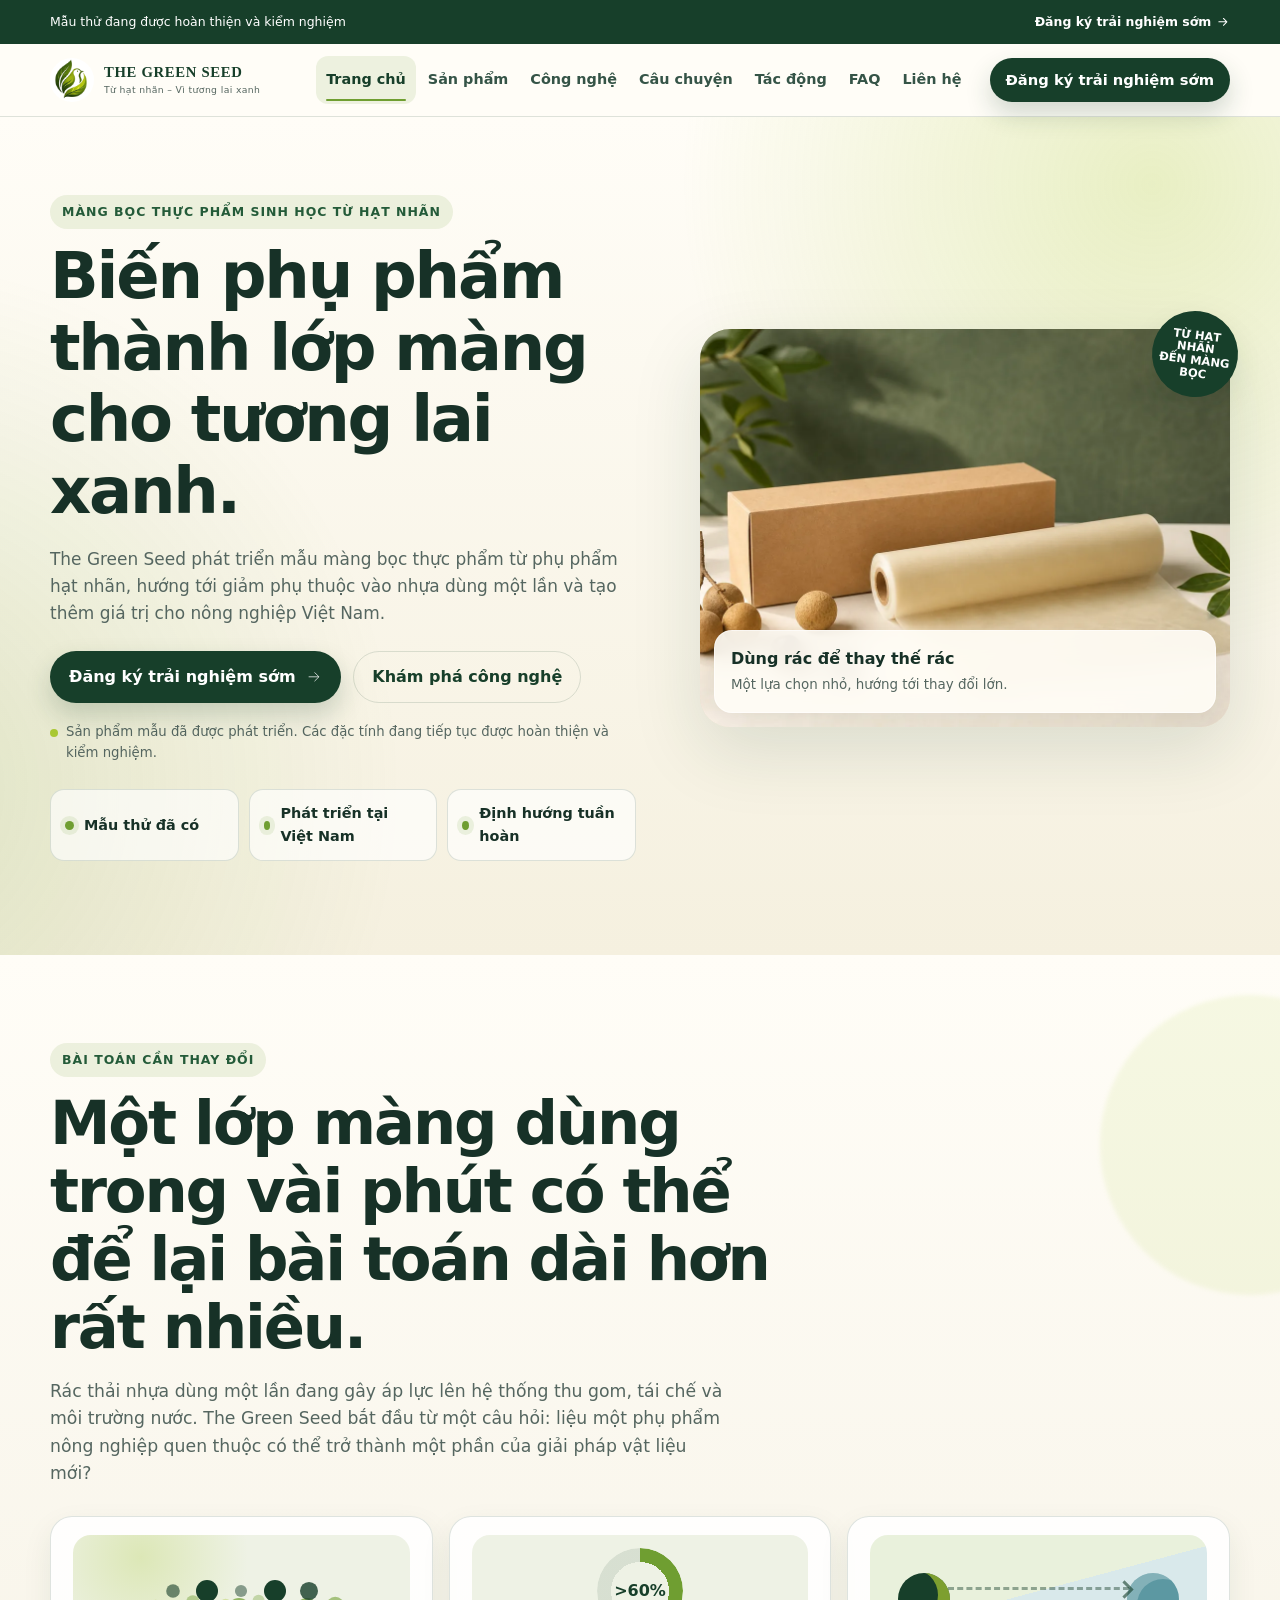
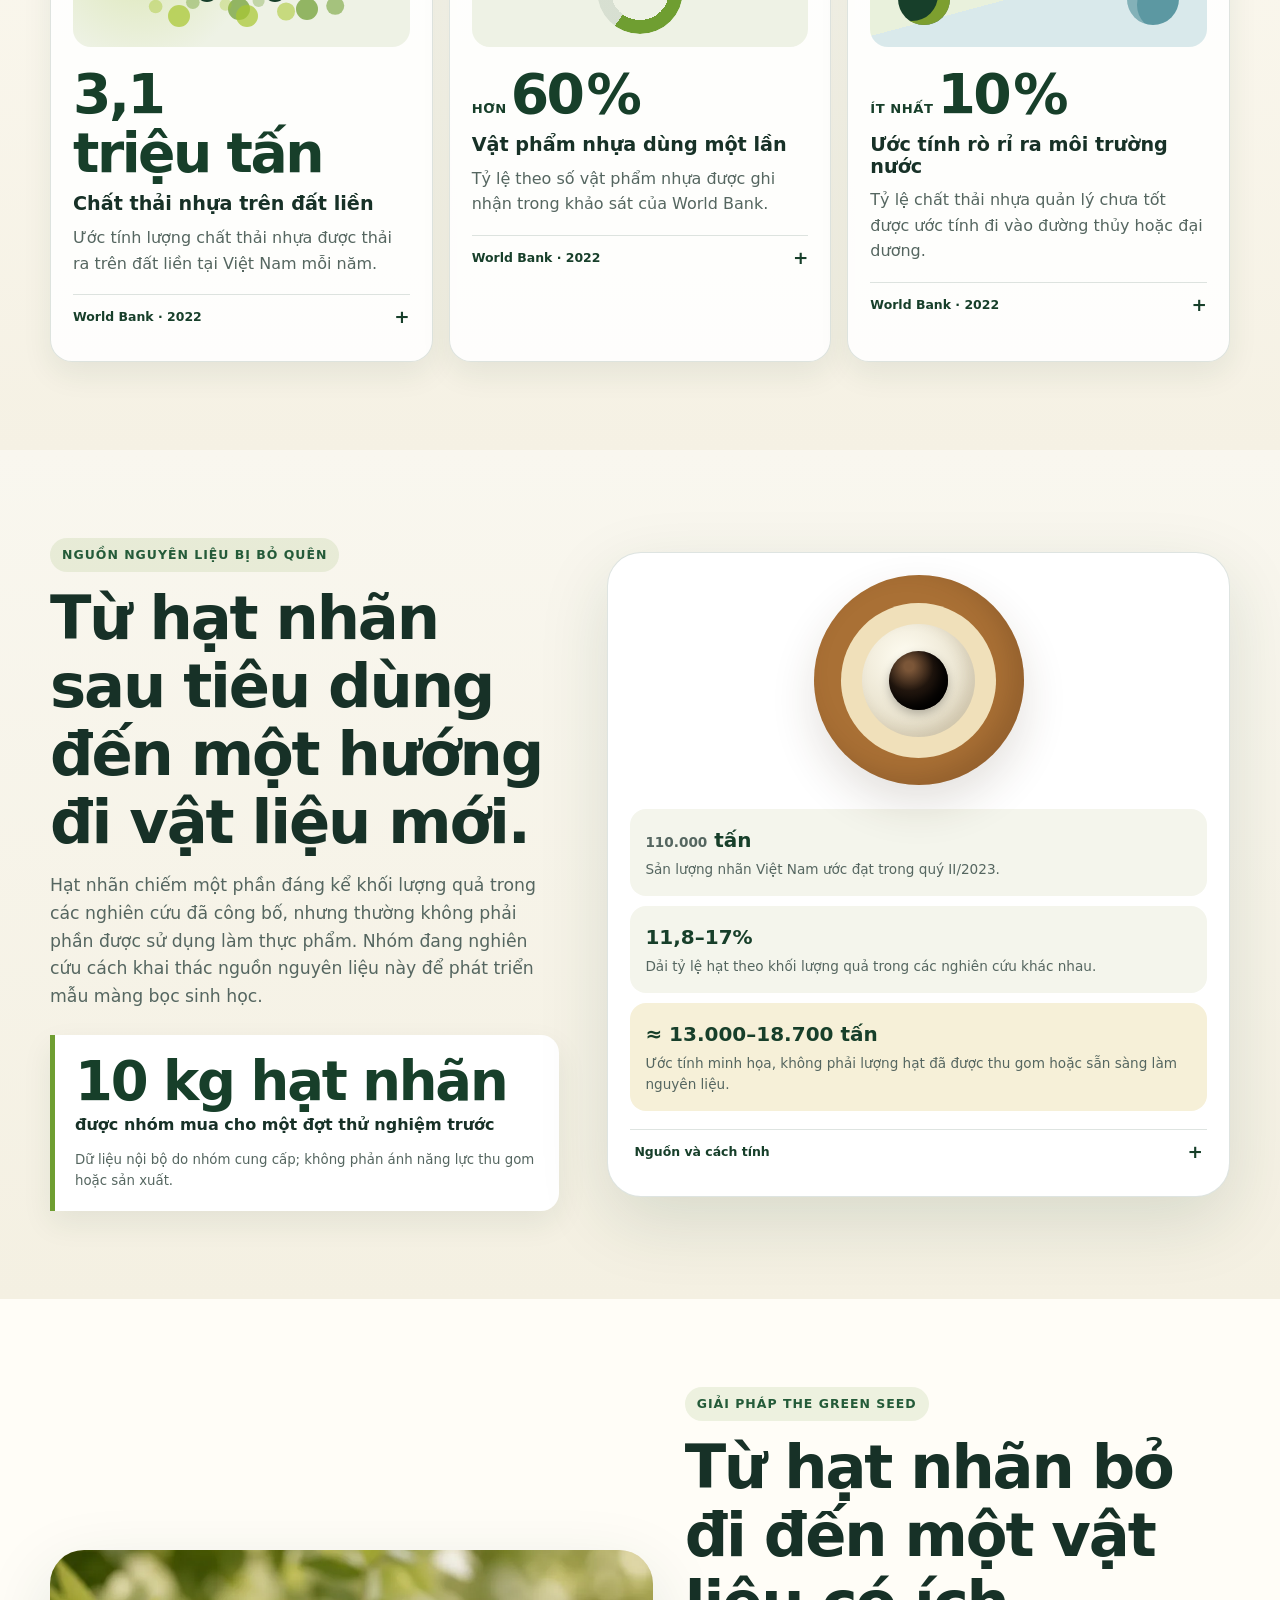
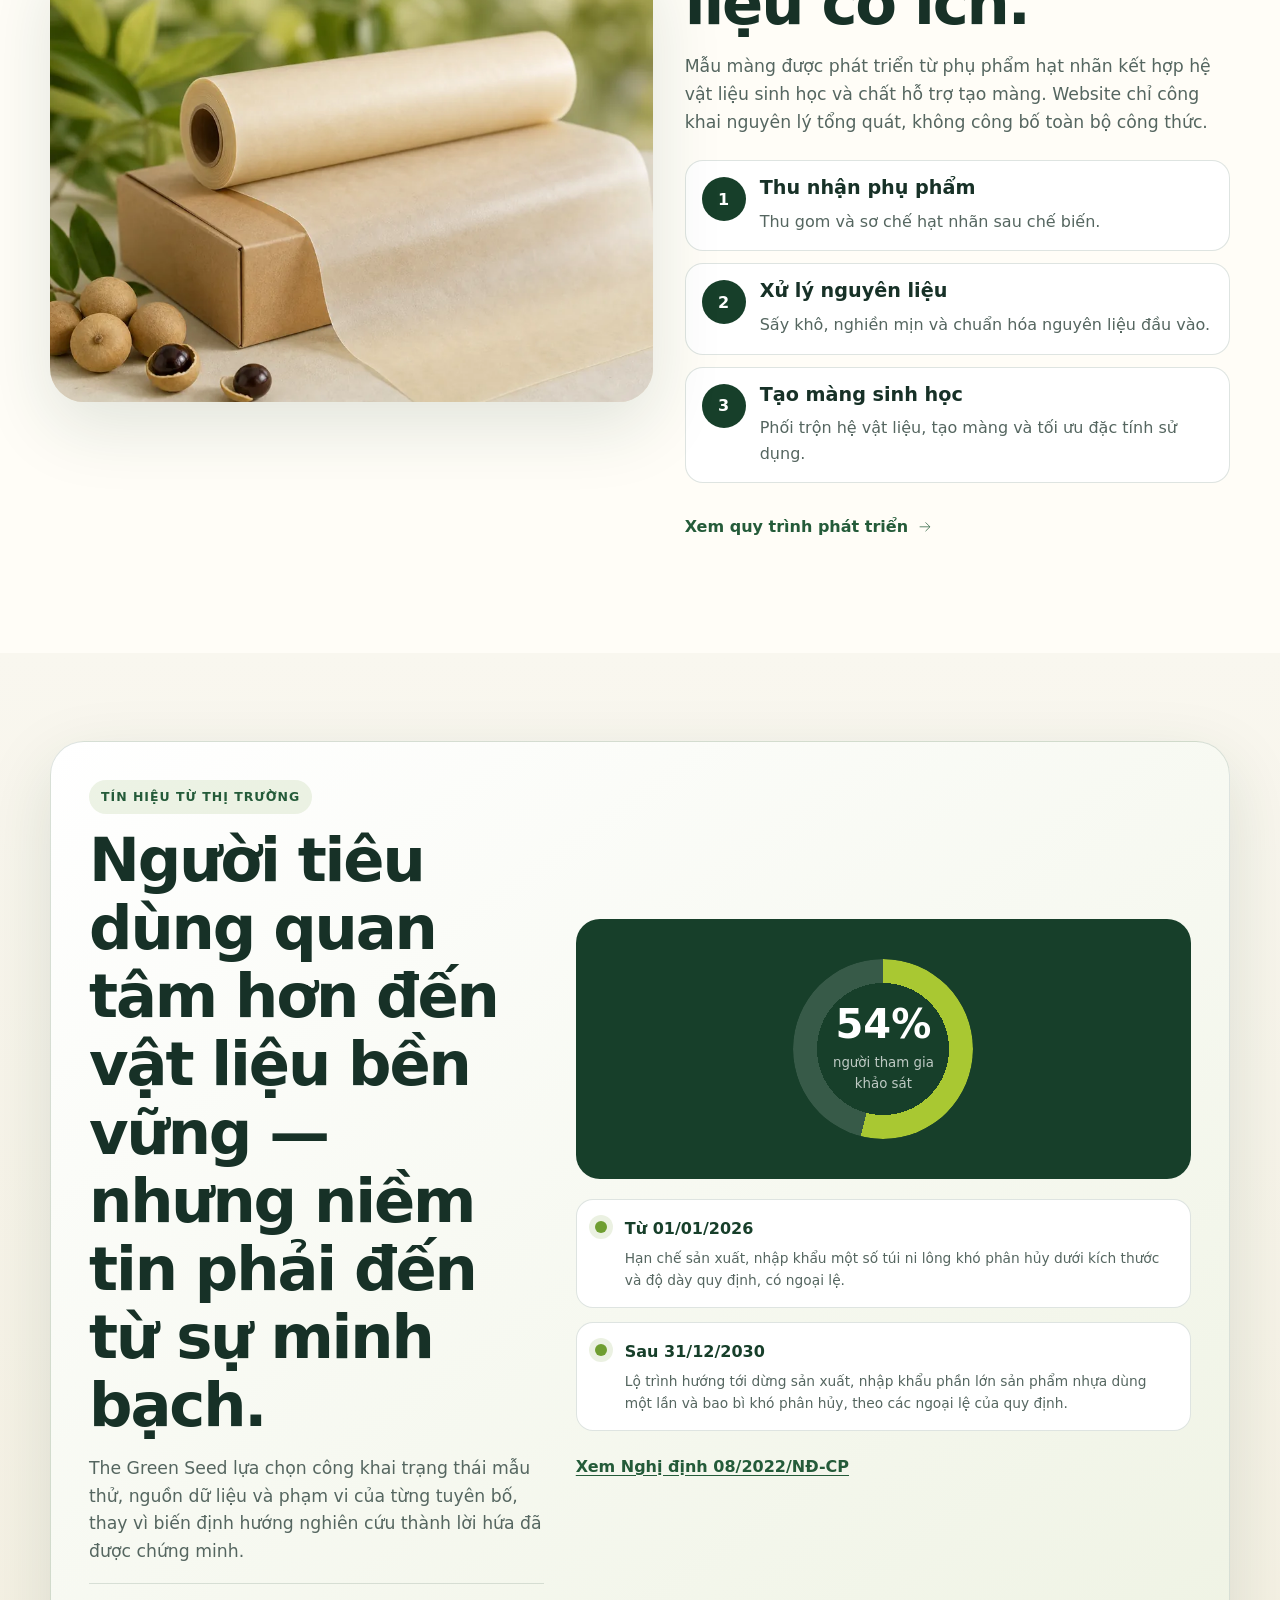
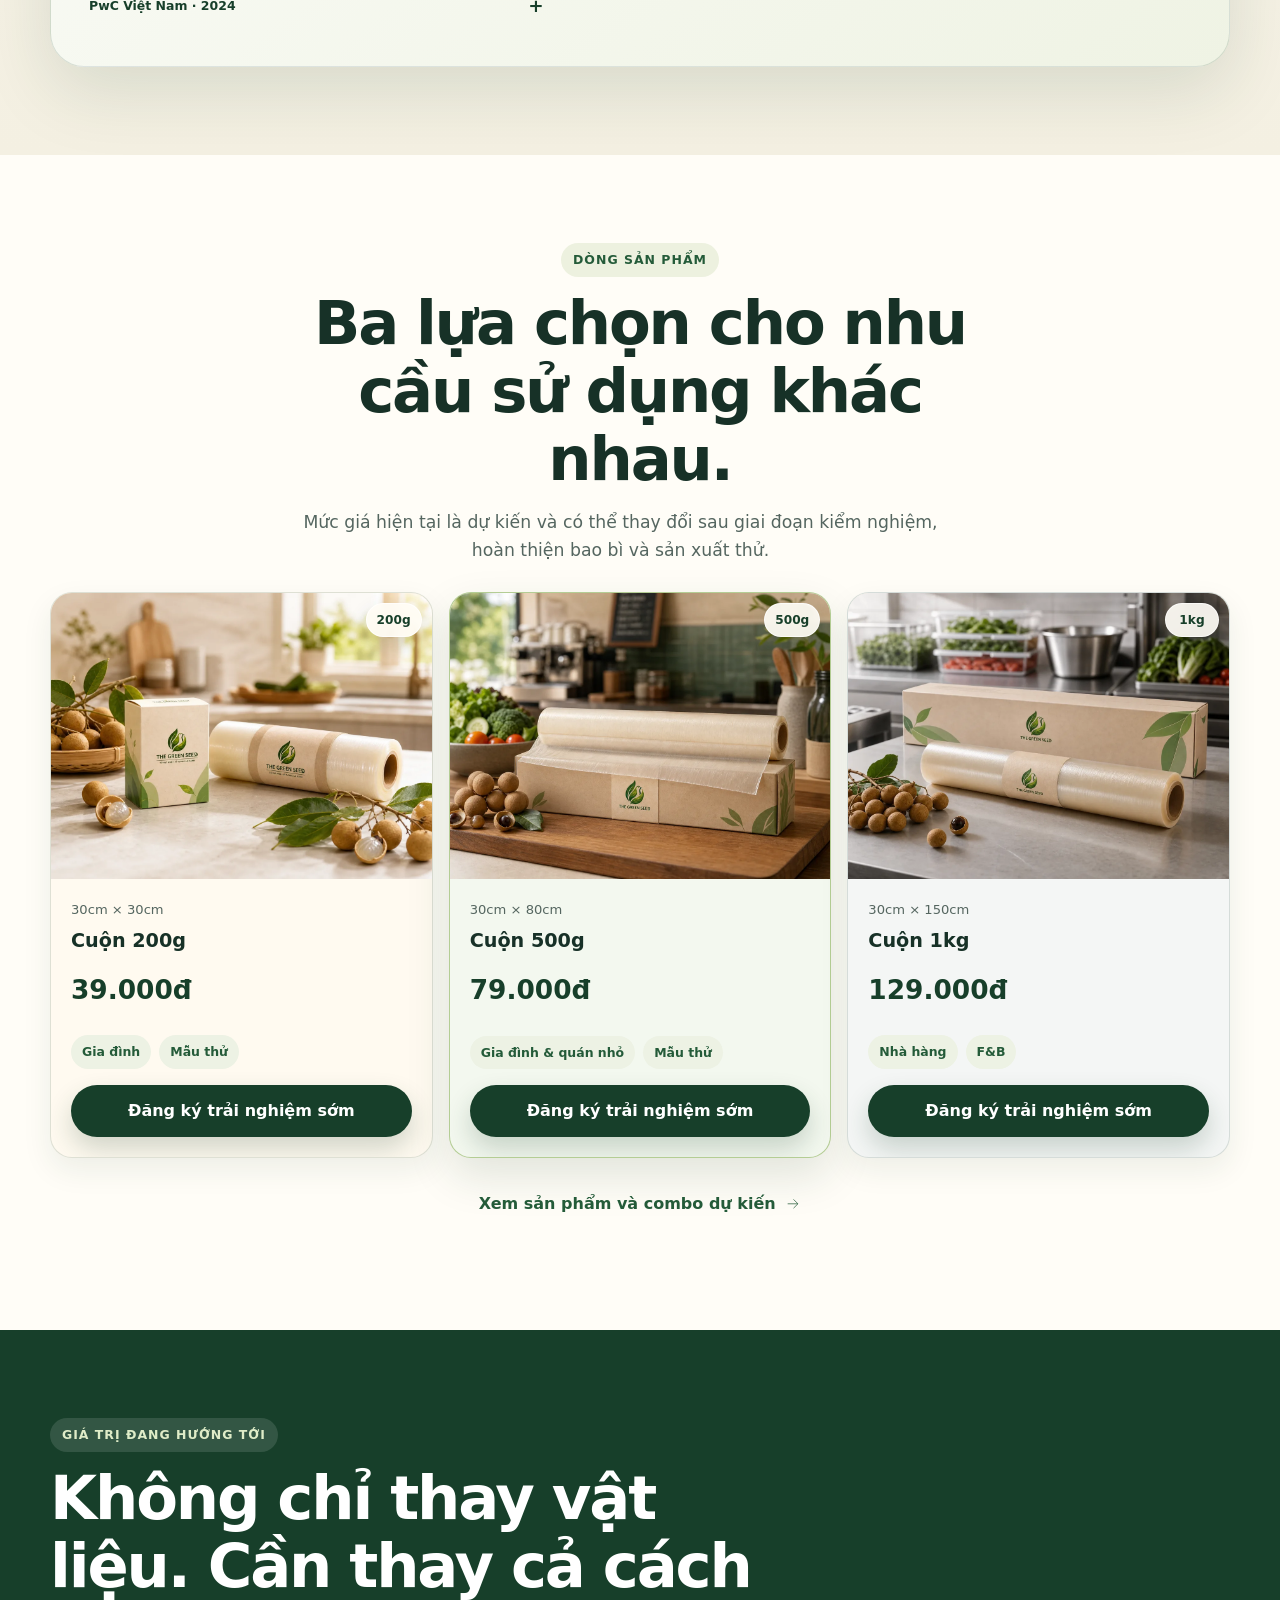
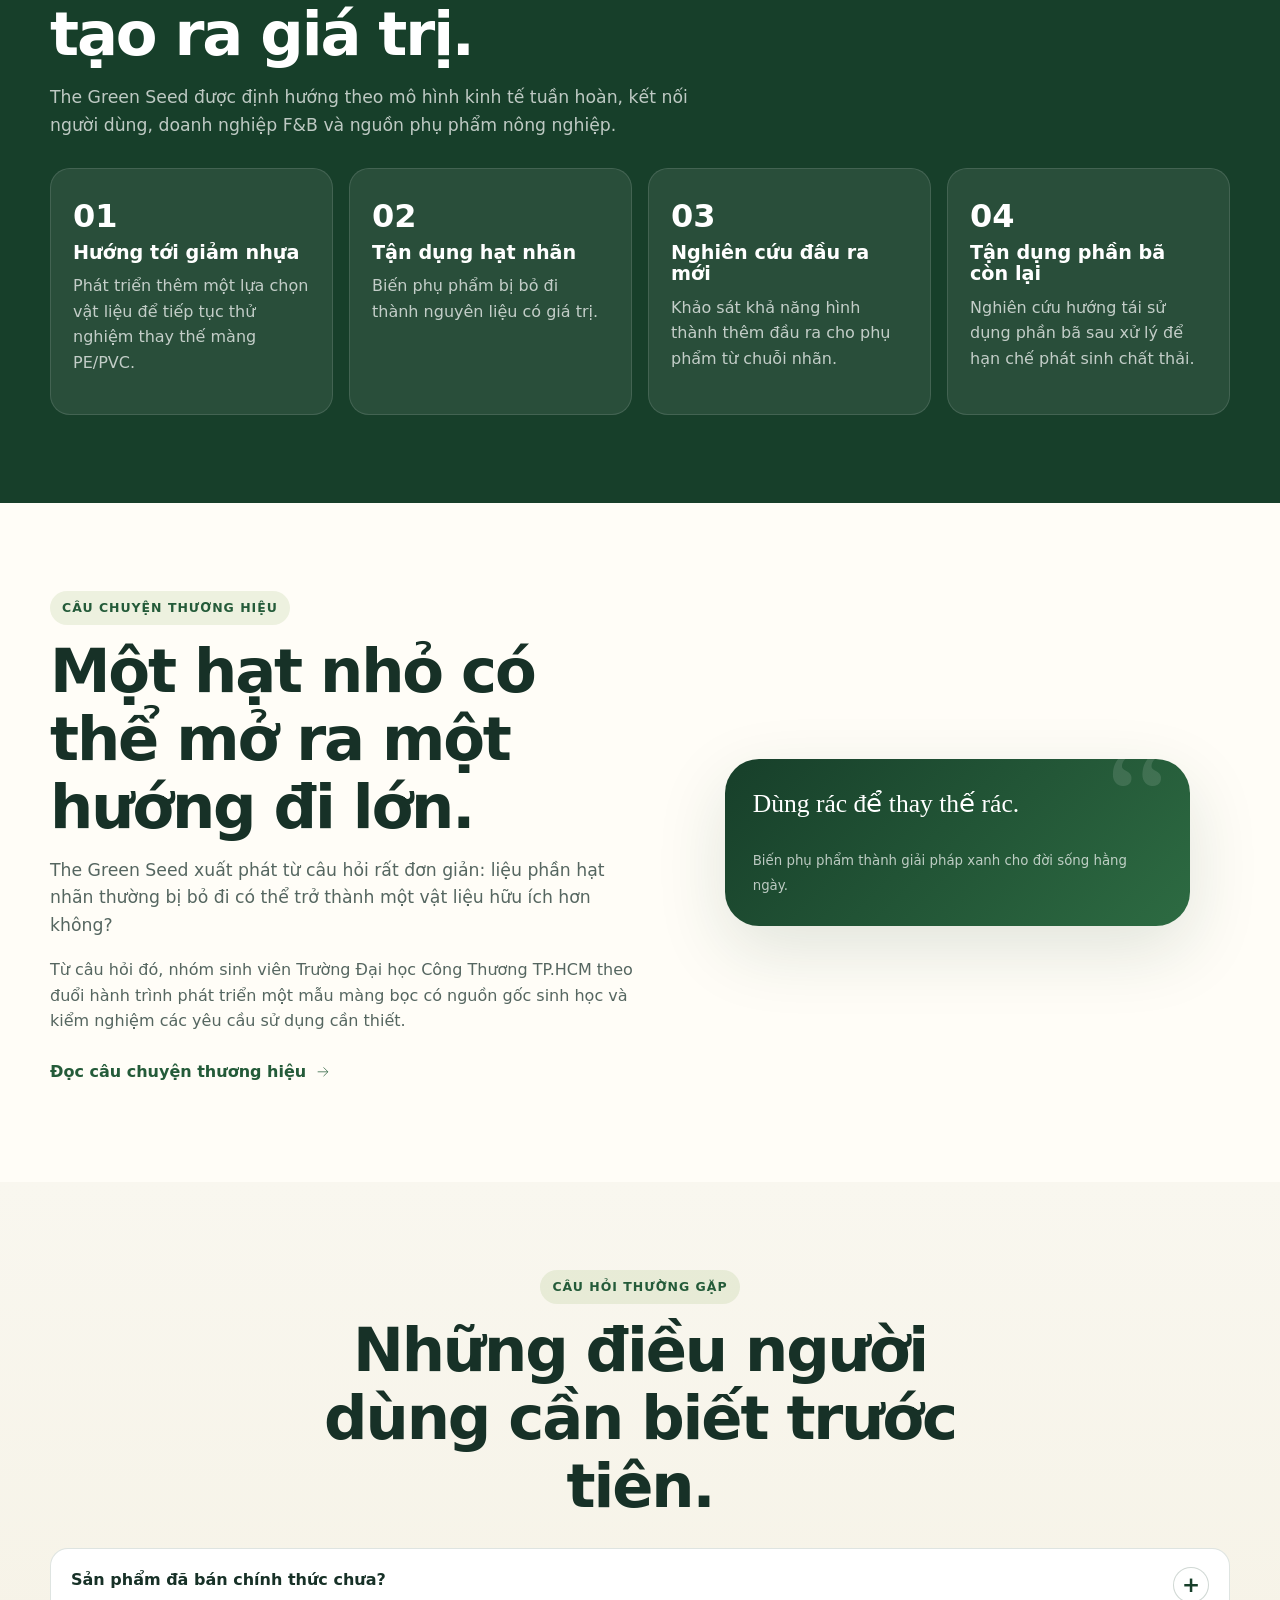
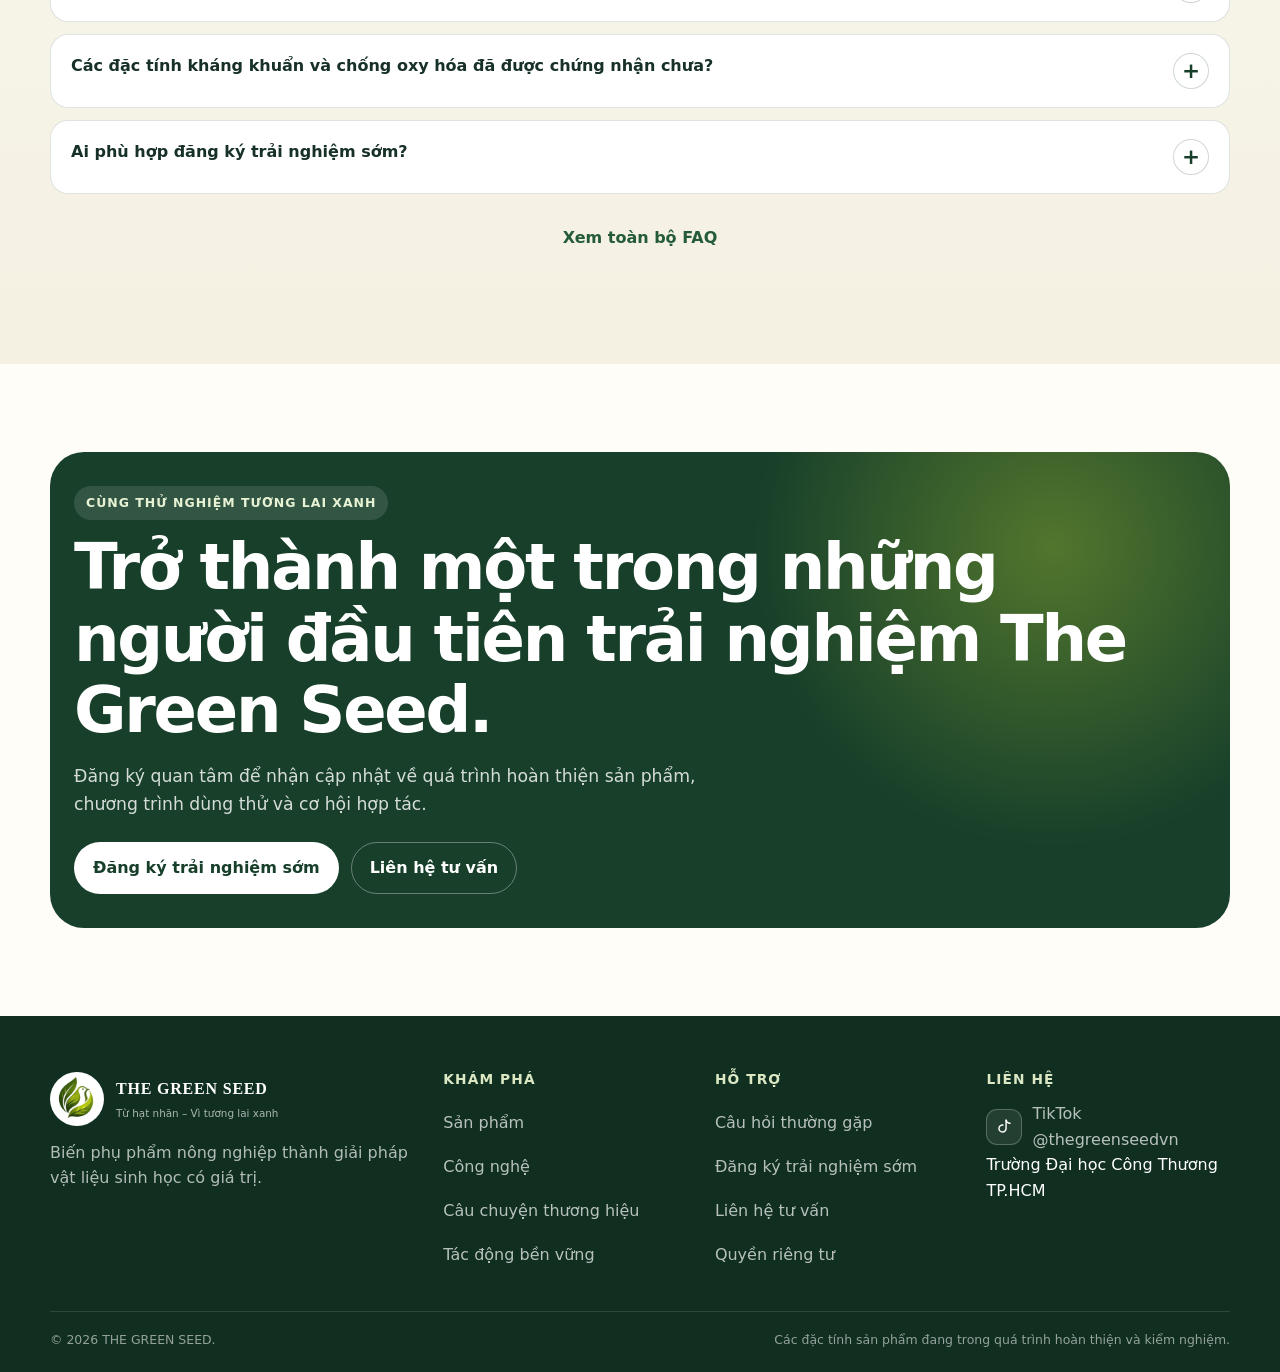
==== commit 067c4e29: "feat: enrich visual evidence and responsive UX" ====
--- a/index.html
+++ b/index.html
@@ -16,7 +16,7 @@
   <meta name="twitter:card" content="summary_large_image">
   <link rel="icon" href="assets/images/favicon.png">
   <link rel="preload" as="image" href="assets/images/hero-product-v2.webp" type="image/webp" fetchpriority="high">
-  <link rel="stylesheet" href="assets/css/styles.css?v=20260721-4">
+  <link rel="stylesheet" href="assets/css/styles.css?v=20260721-5">
 </head>
 <body>
   <a class="skip-link" href="#main">Bỏ qua điều hướng</a>
@@ -55,34 +55,60 @@
   </div>
 </section>
 
-<section class="section">
+<section class="section evidence-section" id="du-lieu-thi-truong">
   <div class="container">
     <div class="section-head" data-reveal>
-      <p class="eyebrow">Vấn đề cần giải quyết</p>
-      <h2>Một vật liệu dùng ngắn hạn có thể để lại gánh nặng dài hạn.</h2>
-      <p class="lead">The Green Seed bắt đầu từ ba bài toán: vòng đời ngắn của màng nhựa dùng một lần, giá trị hạt nhãn chưa được khai thác hết và nhu cầu tìm thêm lựa chọn vật liệu phù hợp.</p>
-    </div>
-    <div class="stats-grid">
-      <article class="stat-card" data-reveal>
-        <div class="stat-number">Dùng một lần</div>
-        <h3>Thời gian sử dụng ngắn</h3>
-        <p class="muted">Màng nhựa thường được dùng trong thời gian ngắn nhưng khó quay lại vòng nguyên liệu.</p>
-      </article>
-      <article class="stat-card" data-reveal>
-        <div class="stat-number">Phụ phẩm</div>
-        <h3>Hạt nhãn sau chế biến</h3>
-        <p class="muted">Nguồn nguyên liệu này thường chưa được khai thác hết giá trị sau quá trình chế biến.</p>
-      </article>
-      <article class="stat-card" data-reveal>
-        <div class="stat-number">3 bài toán</div>
-        <h3>Một hướng giải pháp</h3>
-        <p class="muted">Tận dụng phụ phẩm nông nghiệp để phát triển vật liệu sinh học thay thế nhựa dùng một lần.</p>
+      <p class="eyebrow">Bài toán cần thay đổi</p>
+      <h2>Một lớp màng dùng trong vài phút có thể để lại bài toán dài hơn rất nhiều.</h2>
+      <p class="lead">Rác thải nhựa dùng một lần đang gây áp lực lên hệ thống thu gom, tái chế và môi trường nước. The Green Seed bắt đầu từ một câu hỏi: liệu một phụ phẩm nông nghiệp quen thuộc có thể trở thành một phần của giải pháp vật liệu mới?</p>
+    </div>
+    <div class="evidence-grid">
+      <article class="evidence-card" data-reveal>
+        <div class="evidence-visual dot-field" aria-hidden="true"><span></span><span></span><span></span></div>
+        <div class="evidence-number"><span data-counter data-target="3.1" data-decimals="1">3,1</span><span> triệu tấn</span></div>
+        <h3>Chất thải nhựa trên đất liền</h3>
+        <p>Ước tính lượng chất thải nhựa được thải ra trên đất liền tại Việt Nam mỗi năm.</p>
+        <details class="source-note"><summary>World Bank · 2022</summary><p>Không phải toàn bộ lượng này đều đi ra biển.</p><a href="https://www.worldbank.org/vi/news/press-release/2022/07/25/a-roadmap-to-stop-single-use-plastic-pollution-in-vietnam" target="_blank" rel="noopener noreferrer">Xem nguồn dữ liệu</a></details>
+      </article>
+      <article class="evidence-card" data-reveal>
+        <div class="evidence-visual evidence-donut" style="--evidence-value:60" aria-hidden="true"><span>&gt;60%</span></div>
+        <div class="evidence-number"><span class="evidence-qualifier">Hơn</span> <span data-counter data-target="60">60</span><span>%</span></div>
+        <h3>Vật phẩm nhựa dùng một lần</h3>
+        <p>Tỷ lệ theo số vật phẩm nhựa được ghi nhận trong khảo sát của World Bank.</p>
+        <details class="source-note"><summary>World Bank · 2022</summary><p>Đây không phải tỷ lệ theo khối lượng của toàn bộ rác nhựa Việt Nam.</p><a href="https://www.worldbank.org/vi/country/vietnam/publication/towards-a-national-single-use-plastics-roadmap-in-vietnam-strategies-and-options-for-reducing-priority-single-use-plasti" target="_blank" rel="noopener noreferrer">Xem nguồn dữ liệu</a></details>
+      </article>
+      <article class="evidence-card" data-reveal>
+        <div class="evidence-visual flow-visual" aria-hidden="true"><span class="flow-land"></span><span class="flow-water"></span><span class="flow-path"></span></div>
+        <div class="evidence-number"><span class="evidence-qualifier">Ít nhất</span> <span data-counter data-target="10">10</span><span>%</span></div>
+        <h3>Ước tính rò rỉ ra môi trường nước</h3>
+        <p>Tỷ lệ chất thải nhựa quản lý chưa tốt được ước tính đi vào đường thủy hoặc đại dương.</p>
+        <details class="source-note"><summary>World Bank · 2022</summary><p>Luôn giữ phạm vi “ước tính” và “ít nhất” khi sử dụng số liệu.</p><a href="https://www.worldbank.org/vi/news/press-release/2022/07/25/a-roadmap-to-stop-single-use-plastic-pollution-in-vietnam" target="_blank" rel="noopener noreferrer">Xem nguồn dữ liệu</a></details>
       </article>
     </div>
   </div>
 </section>
 
 <section class="section section-soft">
+  <div class="container feedstock-layout">
+    <div data-reveal>
+      <p class="eyebrow">Nguồn nguyên liệu bị bỏ quên</p>
+      <h2>Từ hạt nhãn sau tiêu dùng đến một hướng đi vật liệu mới.</h2>
+      <p class="lead">Hạt nhãn chiếm một phần đáng kể khối lượng quả trong các nghiên cứu đã công bố, nhưng thường không phải phần được sử dụng làm thực phẩm. Nhóm đang nghiên cứu cách khai thác nguồn nguyên liệu này để phát triển mẫu màng bọc sinh học.</p>
+      <div class="internal-evidence"><strong>10 kg hạt nhãn</strong><span>được nhóm mua cho một đợt thử nghiệm trước</span><small>Dữ liệu nội bộ do nhóm cung cấp; không phản ánh năng lực thu gom hoặc sản xuất.</small></div>
+    </div>
+    <div class="feedstock-visual" data-reveal>
+      <div class="longan-cutaway" role="img" aria-label="Minh họa mặt cắt quả nhãn với phần hạt được nhấn mạnh"><span class="longan-shell"></span><span class="longan-aril"></span><span class="longan-seed"></span></div>
+      <div class="feedstock-stats">
+        <article><strong><span data-counter data-target="110000">110.000</span> tấn</strong><span>Sản lượng nhãn Việt Nam ước đạt trong quý II/2023.</span></article>
+        <article><strong>11,8–17%</strong><span>Dải tỷ lệ hạt theo khối lượng quả trong các nghiên cứu khác nhau.</span></article>
+        <article class="feedstock-estimate"><strong>≈ 13.000–18.700 tấn</strong><span>Ước tính minh họa, không phải lượng hạt đã được thu gom hoặc sẵn sàng làm nguyên liệu.</span></article>
+      </div>
+      <details class="source-note source-note-wide"><summary>Nguồn và cách tính</summary><p>110.000 tấn × 11,8–17%. Tỷ lệ hạt thay đổi theo giống, vùng trồng và độ trưởng thành.</p><div class="source-links"><a href="https://vietnamagriculture.nongnghiep.vn/it-takes-30-days-for-lychees-to-reach-us-consumers-d352796.html" target="_blank" rel="noopener noreferrer">Sản lượng quý II/2023</a><a href="https://doi.org/10.14456/thaidoa-agres.2009.10" target="_blank" rel="noopener noreferrer">Nghiên cứu 11,8%</a><a href="https://doi.org/10.1016/j.foodchem.2009.02.059" target="_blank" rel="noopener noreferrer">Nghiên cứu khoảng 17%</a></div></details>
+    </div>
+  </div>
+</section>
+
+<section class="section">
   <div class="container split">
     <div class="media-card" data-reveal>
       <img src="assets/images/product-closeup-v2.webp" width="900" height="900" alt="Hình minh họa cận cảnh cuộn màng mẫu và hạt nhãn" loading="lazy" decoding="async">
@@ -103,6 +129,25 @@
   </div>
 </section>
 
+<section class="section section-soft">
+  <div class="container market-signal" data-reveal>
+    <div class="market-copy">
+      <p class="eyebrow">Tín hiệu từ thị trường</p>
+      <h2>Người tiêu dùng quan tâm hơn đến vật liệu bền vững — nhưng niềm tin phải đến từ sự minh bạch.</h2>
+      <p class="lead">The Green Seed lựa chọn công khai trạng thái mẫu thử, nguồn dữ liệu và phạm vi của từng tuyên bố, thay vì biến định hướng nghiên cứu thành lời hứa đã được chứng minh.</p>
+      <details class="source-note"><summary>PwC Việt Nam · 2024</summary><p>54% người tham gia khảo sát tại Việt Nam cho biết sẵn sàng trả cao hơn tối đa 10% cho sản phẩm làm từ vật liệu tái chế hoặc bền vững. Kết quả khảo sát không đại diện cho quyết định mua của toàn bộ người Việt.</p><a href="https://www.pwc.com/vn/vn/publications/vietnam-publications/voice-of-consumer-2024.html" target="_blank" rel="noopener noreferrer">Xem khảo sát</a></details>
+    </div>
+    <div class="market-visual">
+      <div class="market-gauge" style="--evidence-value:54" role="img" aria-label="54 phần trăm người tham gia khảo sát tại Việt Nam sẵn sàng trả cao hơn tối đa 10 phần trăm cho vật liệu tái chế hoặc bền vững"><span><strong><span data-counter data-target="54">54</span>%</strong><small>người tham gia khảo sát</small></span></div>
+      <div class="policy-timeline" aria-label="Lộ trình chính sách hạn chế một số sản phẩm nhựa">
+        <article><strong>Từ 01/01/2026</strong><p>Hạn chế sản xuất, nhập khẩu một số túi ni lông khó phân hủy dưới kích thước và độ dày quy định, có ngoại lệ.</p></article>
+        <article><strong>Sau 31/12/2030</strong><p>Lộ trình hướng tới dừng sản xuất, nhập khẩu phần lớn sản phẩm nhựa dùng một lần và bao bì khó phân hủy, theo các ngoại lệ của quy định.</p></article>
+        <a href="https://vanban.chinhphu.vn/?classid=1&amp;docid=205092&amp;orggroupid=2&amp;pageid=27160" target="_blank" rel="noopener noreferrer">Xem Nghị định 08/2022/NĐ-CP</a>
+      </div>
+    </div>
+  </div>
+</section>
+
 <section class="section">
   <div class="container">
     <div class="section-head center" data-reveal>
@@ -112,15 +157,15 @@
     </div>
     <div class="product-grid">
       <article class="product-card product-card--200" data-product-index="0" data-reveal>
-        <div class="product-image"><img src="assets/images/hero-product-v2.webp" width="1200" height="800" alt="Hình minh họa cuộn màng mẫu 200g" loading="lazy" decoding="async"><span class="product-weight-badge" aria-hidden="true">200g</span></div>
+        <div class="product-image"><img src="assets/images/product-200-home.webp" width="1200" height="900" alt="Hình minh họa mẫu cuộn 200g trong không gian bếp gia đình" loading="lazy" decoding="async"><span class="product-weight-badge" aria-hidden="true">200g</span></div>
         <div class="product-body"><span class="product-meta" data-product-size>30cm × 30cm</span><h3 data-product-name>Cuộn 200g</h3><div class="product-price" data-product-price>39.000đ</div><div class="chip-row"><span class="chip">Gia đình</span><span class="chip">Mẫu thử</span></div><a class="button button-primary" data-product-cta href="lien-he.html?interest=trial&amp;product=200g&amp;source=product-card#form">Đăng ký trải nghiệm sớm</a></div>
       </article>
       <article class="product-card product-card--featured" data-product-index="1" data-reveal>
-        <div class="product-image"><img src="assets/images/product-closeup-v2.webp" width="900" height="900" alt="Hình minh họa cuộn màng mẫu 500g" loading="lazy" decoding="async"><span class="product-weight-badge" aria-hidden="true">500g</span></div>
+        <div class="product-image"><img src="assets/images/product-500-cafe.webp" width="1200" height="900" alt="Hình minh họa mẫu cuộn 500g tại quầy chuẩn bị của quán nhỏ" loading="lazy" decoding="async"><span class="product-weight-badge" aria-hidden="true">500g</span></div>
         <div class="product-body"><span class="product-meta" data-product-size>30cm × 80cm</span><h3 data-product-name>Cuộn 500g</h3><div class="product-price" data-product-price>79.000đ</div><div class="chip-row"><span class="chip">Gia đình &amp; quán nhỏ</span><span class="chip">Mẫu thử</span></div><a class="button button-primary" data-product-cta href="lien-he.html?interest=trial&amp;product=500g&amp;source=product-card#form">Đăng ký trải nghiệm sớm</a></div>
       </article>
       <article class="product-card product-card--1kg" data-product-index="2" data-reveal>
-        <div class="product-image"><img src="assets/images/hero-product-v2.webp" width="1200" height="800" alt="Hình minh họa cuộn màng mẫu 1kg" loading="lazy" decoding="async"><span class="product-weight-badge" aria-hidden="true">1kg</span></div>
+        <div class="product-image"><img src="assets/images/product-1kg-fnb.webp" width="1200" height="900" alt="Hình minh họa mẫu cuộn 1kg trong khu vực chuẩn bị thực phẩm F&amp;B" loading="lazy" decoding="async"><span class="product-weight-badge" aria-hidden="true">1kg</span></div>
         <div class="product-body"><span class="product-meta" data-product-size>30cm × 150cm</span><h3 data-product-name>Cuộn 1kg</h3><div class="product-price" data-product-price>129.000đ</div><div class="chip-row"><span class="chip">Nhà hàng</span><span class="chip">F&amp;B</span></div><a class="button button-primary" data-product-cta href="lien-he.html?interest=trial&amp;product=1kg&amp;source=product-card#form">Đăng ký trải nghiệm sớm</a></div>
       </article>
     </div>
@@ -205,7 +250,7 @@
 
   </main>
   <div data-site-footer></div>
-  <script src="assets/js/content.js?v=20260721-4"></script>
-  <script src="assets/js/site.js?v=20260721-4"></script>
+  <script src="assets/js/content.js?v=20260721-5"></script>
+  <script src="assets/js/site.js?v=20260721-5"></script>
 </body>
 </html>
--- a/assets/css/styles.css
+++ b/assets/css/styles.css
@@ -187,6 +187,7 @@
 }
 .icon-box svg{width:24px;height:24px}
 .split{display:grid;gap:32px;align-items:center}
+.split > *,.form-card,.form-grid > *{min-width:0}
 .media-card{position:relative;aspect-ratio:4/3;border-radius:var(--radius-lg);overflow:hidden;background:#e9e1cb;box-shadow:var(--shadow)}
 .media-card img{
   width:100%;height:100%;object-fit:cover;
@@ -251,6 +252,76 @@
 .chip-row{display:flex;flex-wrap:wrap;gap:8px;margin:16px 0}
 .chip{padding:7px 11px;border-radius:999px;background:#edf2e4;color:var(--forest-2);font-size:.78rem;font-weight:800}
 .notice{border-left:4px solid var(--warning);background:#fff8e6;padding:15px 16px;border-radius:0 14px 14px 0;color:#62450d}
+.evidence-section{position:relative;overflow:hidden;background:linear-gradient(180deg,#fffdf7,#f5f1e4)}
+.evidence-section::before{content:"";position:absolute;right:-120px;top:40px;width:300px;height:300px;border-radius:50%;background:rgba(169,200,50,.1);filter:blur(2px)}
+.evidence-grid,.impact-evidence-grid{display:grid;grid-template-columns:1fr;gap:16px;position:relative}
+.evidence-card,.impact-evidence-card{
+  min-width:0;padding:22px;border:1px solid var(--line);border-radius:var(--radius);background:rgba(255,255,255,.86);
+  box-shadow:var(--shadow-sm)
+}
+.evidence-visual{height:112px;margin:-4px 0 20px;border-radius:18px;background:#eef2e5;overflow:hidden}
+.evidence-number{display:flex;align-items:baseline;flex-wrap:wrap;gap:4px;margin-bottom:12px;color:var(--forest);font-size:clamp(2.15rem,9vw,3.45rem);font-weight:900;line-height:1;letter-spacing:-.045em}
+.evidence-qualifier{font-size:.82rem;letter-spacing:.04em;text-transform:uppercase}
+.evidence-card > p,.impact-evidence-card > p{color:var(--muted);margin-bottom:18px}
+.dot-field{position:relative;display:flex;align-items:center;justify-content:center;gap:12px;background:radial-gradient(circle at 20% 20%,rgba(169,200,50,.26),transparent 38%),#eef2e5}
+.dot-field::before,.dot-field::after,.dot-field span{content:"";width:22px;height:22px;border-radius:50%;background:var(--forest);box-shadow:32px 18px 0 rgba(111,158,49,.72),-28px 25px 0 rgba(169,200,50,.72)}
+.dot-field::before{transform:scale(.62);opacity:.6}.dot-field::after{transform:scale(.82);opacity:.8}.dot-field span:nth-child(2){transform:scale(.55);opacity:.48}
+.evidence-donut{position:relative;display:grid;place-items:center;background:#eef2e5}
+.evidence-donut::before,.market-gauge::before{content:"";width:86px;aspect-ratio:1;border-radius:50%;background:conic-gradient(var(--leaf) calc(var(--evidence-value) * 1%),rgba(23,63,42,.1) 0);-webkit-mask:radial-gradient(farthest-side,transparent calc(100% - 14px),#000 0);mask:radial-gradient(farthest-side,transparent calc(100% - 14px),#000 0)}
+.evidence-donut > span{position:absolute;font-weight:900;color:var(--forest)}
+.flow-visual{position:relative;background:linear-gradient(165deg,#e9f1dc 0 50%,#d9e9eb 50%)}
+.flow-land,.flow-water{position:absolute;bottom:22px;width:52px;height:52px;border-radius:50%}
+.flow-land{left:28px;background:var(--forest);box-shadow:inset -12px -4px 0 rgba(169,200,50,.7)}
+.flow-water{right:28px;background:#5c98a2;box-shadow:inset 10px 6px 0 rgba(255,255,255,.24)}
+.flow-path{position:absolute;left:78px;right:78px;top:52px;border-top:3px dashed rgba(23,63,42,.44)}
+.flow-path::after{content:"";position:absolute;right:-2px;top:-7px;width:10px;height:10px;border-top:3px solid rgba(23,63,42,.6);border-right:3px solid rgba(23,63,42,.6);transform:rotate(45deg)}
+.source-note{margin-top:auto;border-top:1px solid var(--line);color:var(--muted);font-size:.78rem}
+.source-note summary{min-height:44px;display:flex;align-items:center;justify-content:space-between;gap:12px;color:var(--forest);font-weight:850;cursor:pointer;list-style:none}
+.source-note summary::-webkit-details-marker{display:none}
+.source-note summary::after{content:"+";font-size:1.15rem;line-height:1}
+.source-note[open] summary::after{content:"−"}
+.source-note p{margin:0 0 10px}
+.source-note a,.research-card a,.policy-timeline > a{display:inline-flex;align-items:center;min-height:44px;color:var(--forest-2);font-weight:850;text-decoration:underline;text-underline-offset:3px}
+.source-note-wide{margin-top:18px;padding:0 4px}
+.source-links{display:flex;flex-wrap:wrap;gap:2px 18px}
+.feedstock-layout{display:grid;gap:34px;align-items:center}
+.internal-evidence{display:grid;gap:3px;margin-top:24px;padding:20px;border-left:5px solid var(--leaf);border-radius:0 18px 18px 0;background:#fff;box-shadow:var(--shadow-sm)}
+.internal-evidence strong{font-size:clamp(2rem,9vw,3.4rem);line-height:1;color:var(--forest);letter-spacing:-.04em}
+.internal-evidence span{font-weight:800}.internal-evidence small{margin-top:8px;color:var(--muted)}
+.feedstock-visual{min-width:0;padding:22px;border:1px solid var(--line);border-radius:var(--radius-lg);background:#fff;box-shadow:var(--shadow)}
+.longan-cutaway{position:relative;display:grid;place-items:center;width:min(210px,70%);aspect-ratio:1;margin:0 auto 24px;border-radius:50%;background:#a97035;box-shadow:inset -12px -8px 24px rgba(74,40,18,.22),0 20px 45px rgba(62,42,19,.14)}
+.longan-shell,.longan-aril,.longan-seed{position:absolute;border-radius:50%}
+.longan-shell{inset:13%;background:#f0e0ba}.longan-aril{inset:23%;background:radial-gradient(circle at 38% 30%,#fffdf2,#d9cfb4);box-shadow:inset -8px -6px 14px rgba(80,57,27,.12)}
+.longan-seed{inset:36%;background:radial-gradient(circle at 34% 26%,#7b5638 0 8%,#23170f 42%,#0e0906);box-shadow:inset -8px -8px 13px #000,0 4px 10px rgba(0,0,0,.25)}
+.feedstock-stats{display:grid;gap:10px}
+.feedstock-stats article{display:grid;gap:3px;padding:15px;border-radius:16px;background:#f4f5ec}
+.feedstock-stats strong{font-size:1.25rem;color:var(--forest)}.feedstock-stats span{font-size:.85rem;color:var(--muted)}
+.feedstock-stats .feedstock-estimate{background:#f6f0d8}
+.market-signal{display:grid;gap:32px;align-items:center;padding:26px;border-radius:var(--radius-lg);background:linear-gradient(145deg,#fff,#eff3e4);border:1px solid var(--line);box-shadow:var(--shadow)}
+.market-visual{display:grid;gap:20px}
+.market-gauge{position:relative;display:grid;place-items:center;min-height:260px;border-radius:24px;background:var(--forest);color:#fff}
+.market-gauge::before{width:180px;background:conic-gradient(var(--lime) calc(var(--evidence-value) * 1%),rgba(255,255,255,.14) 0);-webkit-mask:radial-gradient(farthest-side,transparent calc(100% - 24px),#000 0);mask:radial-gradient(farthest-side,transparent calc(100% - 24px),#000 0)}
+.market-gauge > span{position:absolute;display:grid;text-align:center}.market-gauge strong{font-size:2.5rem;line-height:1}.market-gauge small{max-width:15ch;margin-top:8px;color:rgba(255,255,255,.72)}
+.policy-timeline{display:grid;gap:14px}
+.policy-timeline article{position:relative;padding:16px 16px 16px 48px;border:1px solid var(--line);border-radius:17px;background:#fff}
+.policy-timeline article::before{content:"";position:absolute;left:18px;top:21px;width:12px;height:12px;border-radius:50%;background:var(--leaf);box-shadow:0 0 0 6px rgba(111,158,49,.14)}
+.policy-timeline strong{color:var(--forest)}.policy-timeline p{margin:5px 0 0;color:var(--muted);font-size:.86rem}
+.research-layout{display:grid;gap:30px;align-items:center}
+.research-photo{margin:0;overflow:hidden;border-radius:var(--radius-lg);background:#e8e2d1;box-shadow:var(--shadow)}
+.research-photo img{width:100%;aspect-ratio:4/3;object-fit:cover}.research-photo figcaption{padding:11px 15px;background:#fff;color:var(--muted);font-size:.76rem}
+.research-grid{display:grid;grid-template-columns:1fr;gap:14px;margin-top:30px}
+.research-card{display:flex;flex-direction:column;min-width:0;padding:20px;border:1px solid var(--line);border-radius:20px;background:#fff;box-shadow:var(--shadow-sm)}
+.research-card p{color:var(--muted)}.research-card a{margin-top:auto}
+.research-year{align-self:flex-start;margin-bottom:15px;padding:6px 10px;border-radius:999px;background:var(--forest);color:#fff;font-size:.76rem;font-weight:900}
+.research-disclaimer{margin:18px 0 0;padding:16px 18px;border-left:4px solid var(--leaf);border-radius:0 14px 14px 0;background:#f5f0d9;color:var(--muted);font-size:.86rem}
+.impact-evidence-card{position:relative;overflow:hidden;background:#fff}
+.impact-evidence-card::after{content:"";position:absolute;right:-35px;bottom:-45px;width:120px;height:120px;border-radius:50%;background:rgba(169,200,50,.12)}
+.impact-evidence-card > strong{display:block;margin-bottom:14px;color:var(--forest);font-size:clamp(2.6rem,10vw,4.2rem);line-height:1;letter-spacing:-.05em}
+.circularity-panel{display:grid;gap:24px;padding:26px;border-radius:var(--radius-lg);background:linear-gradient(135deg,var(--forest),#285d3b);color:#fff;box-shadow:var(--shadow)}
+.circularity-panel .lead{color:rgba(255,255,255,.74)}.circularity-panel .eyebrow{background:rgba(255,255,255,.12);color:#e4efcf}
+.circularity-numbers{display:grid;gap:12px}.circularity-numbers article{display:grid;gap:6px;padding:20px;border:1px solid rgba(255,255,255,.15);border-radius:19px;background:rgba(255,255,255,.08)}
+.circularity-numbers strong{font-size:clamp(2rem,9vw,3.2rem);line-height:1}.circularity-numbers span{color:rgba(255,255,255,.72)}
+.circularity-panel .source-note{border-color:rgba(255,255,255,.18);color:rgba(255,255,255,.7)}.circularity-panel .source-note summary,.circularity-panel .source-note a{color:#fff}
 .process-line{display:grid;gap:12px;margin-top:28px}
 .process-node{position:relative;padding:20px;border-radius:20px;background:#fff;border:1px solid var(--line)}
 .process-node:not(:last-child)::after{content:"↓";display:block;text-align:center;color:var(--leaf);font-weight:900;margin:12px 0 -8px}
@@ -308,7 +379,7 @@
 .cta-band .eyebrow{background:rgba(255,255,255,.12);color:#e8f2d4}
 .cta-band .lead{color:rgba(255,255,255,.82)}
 .form-card{background:#fff;border:1px solid var(--line);border-radius:var(--radius-lg);padding:22px;box-shadow:var(--shadow)}
-.form-grid{display:grid;grid-template-columns:1fr;gap:16px}
+.form-grid{display:grid;grid-template-columns:minmax(0,1fr);gap:16px}
 .field{display:grid;gap:7px}
 .field label{font-size:.9rem;font-weight:800}
 .field input,.field select,.field textarea{
@@ -402,7 +473,7 @@
   .trust-row{grid-template-columns:repeat(3,1fr)}
   .stats-grid{grid-template-columns:repeat(2,1fr)}
   .product-grid{grid-template-columns:repeat(2,1fr)}
-  .form-grid{grid-template-columns:repeat(2,1fr)}
+  .form-grid{grid-template-columns:repeat(2,minmax(0,1fr))}
   .field-full{grid-column:1/-1}
   .process-visual{grid-template-columns:1fr auto 1.25fr auto 1fr}
   .process-visual > span[aria-hidden]{transform:none}
@@ -441,10 +512,16 @@
   .comparison th{background:#f1f4e9;color:var(--forest);font-weight:850}
   .comparison td::before{content:none}
   .comparison td:last-child,.comparison th:last-child{background:#f6f2d9;font-weight:800}
+  .evidence-grid,.impact-evidence-grid{grid-template-columns:repeat(2,minmax(0,1fr))}
+  .feedstock-layout,.research-layout{grid-template-columns:minmax(0,.9fr) minmax(0,1.1fr);gap:48px}
+  .research-grid{grid-template-columns:repeat(3,minmax(0,1fr))}
+  .market-signal{grid-template-columns:minmax(0,.85fr) minmax(0,1.15fr);padding:38px}
+  .circularity-numbers{grid-template-columns:repeat(2,minmax(0,1fr))}
 }
 @media (min-width:768px) and (max-width:979px){
   .trust-row{grid-template-columns:repeat(2,1fr)}
   .trust-item:last-child{grid-column:1/-1}
+  .contact-layout{grid-template-columns:minmax(0,1fr)}
 }
 @media (min-width:980px){
   .site-header{background:rgba(255,253,247,.92);backdrop-filter:blur(12px)}
@@ -460,6 +537,8 @@
   .product-grid{grid-template-columns:repeat(3,1fr)}
   .card-grid.three{grid-template-columns:repeat(3,1fr)}
   .impact-grid{grid-template-columns:repeat(4,1fr)}
+  .evidence-grid,.impact-evidence-grid{grid-template-columns:repeat(3,minmax(0,1fr))}
+  .contact-layout{grid-template-columns:minmax(0,.78fr) minmax(0,1.22fr);gap:44px}
 }
 @media (prefers-reduced-motion:reduce){
   html{scroll-behavior:auto}
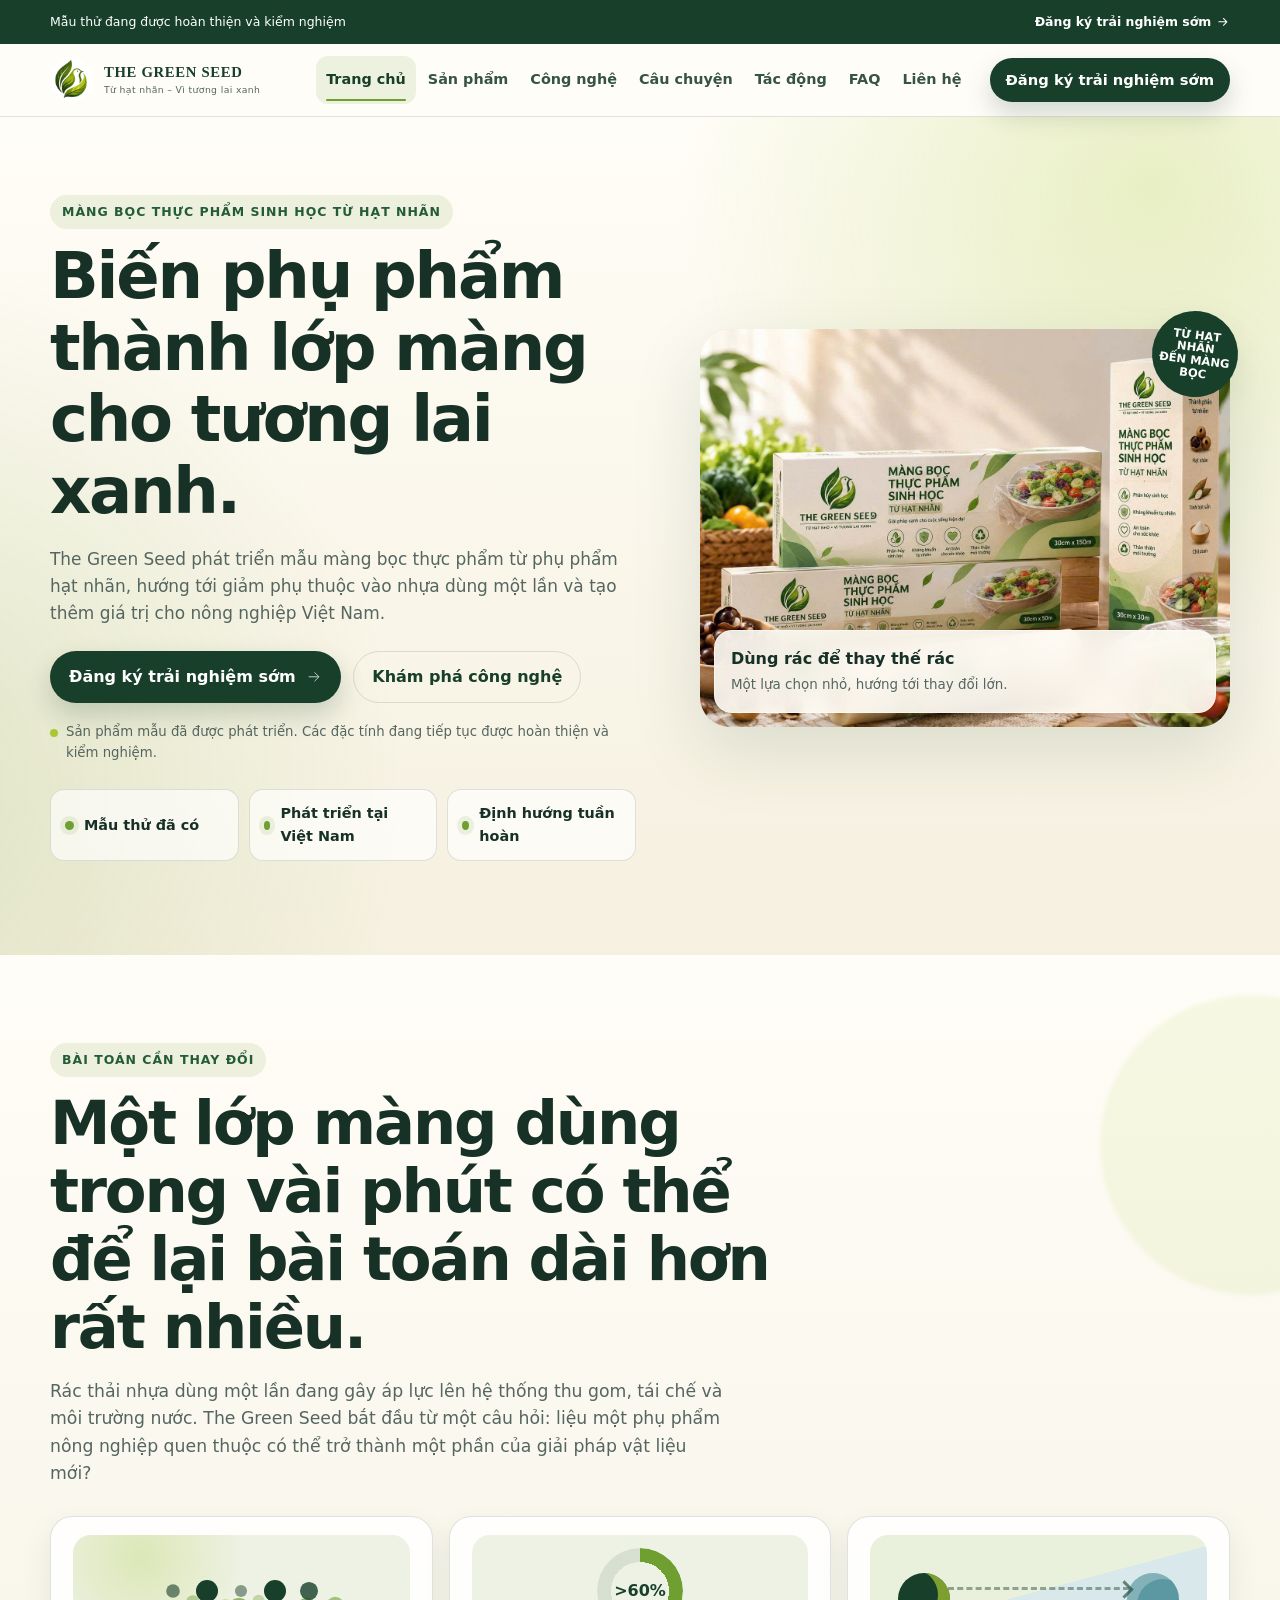
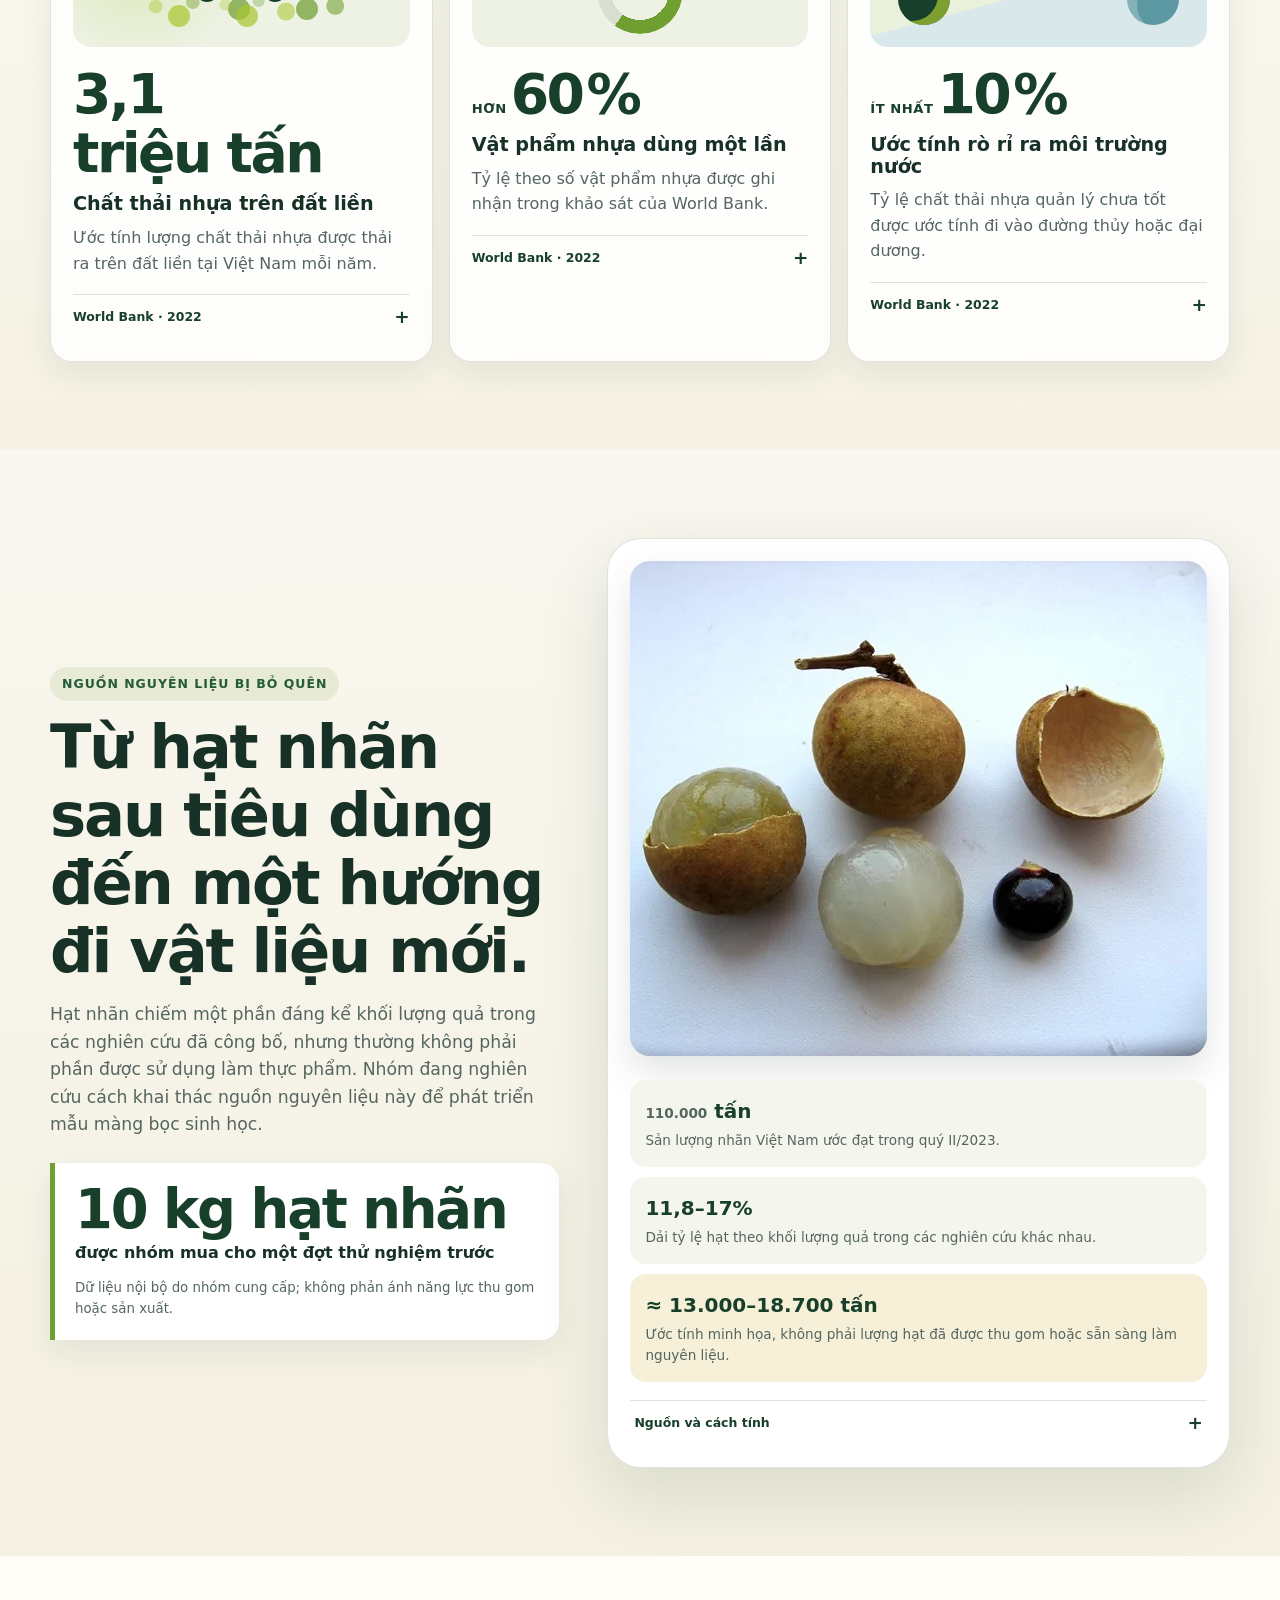
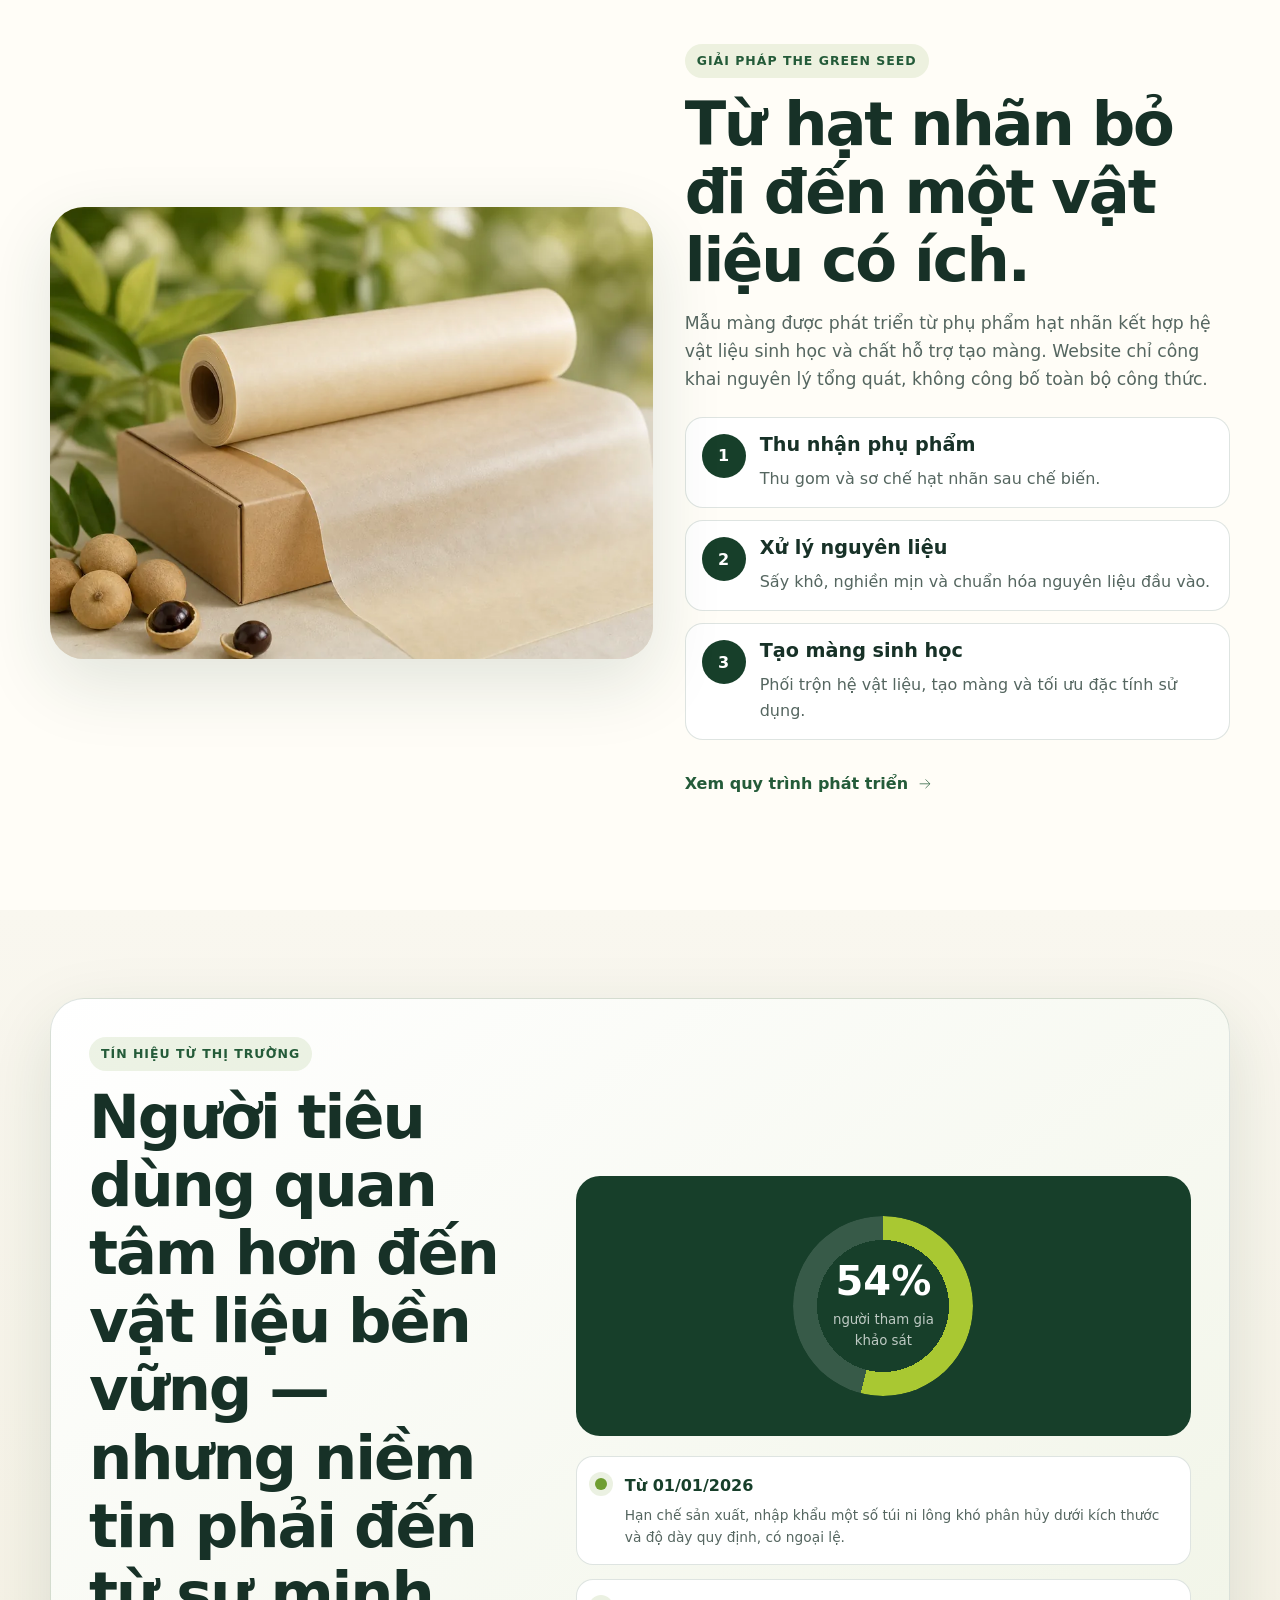
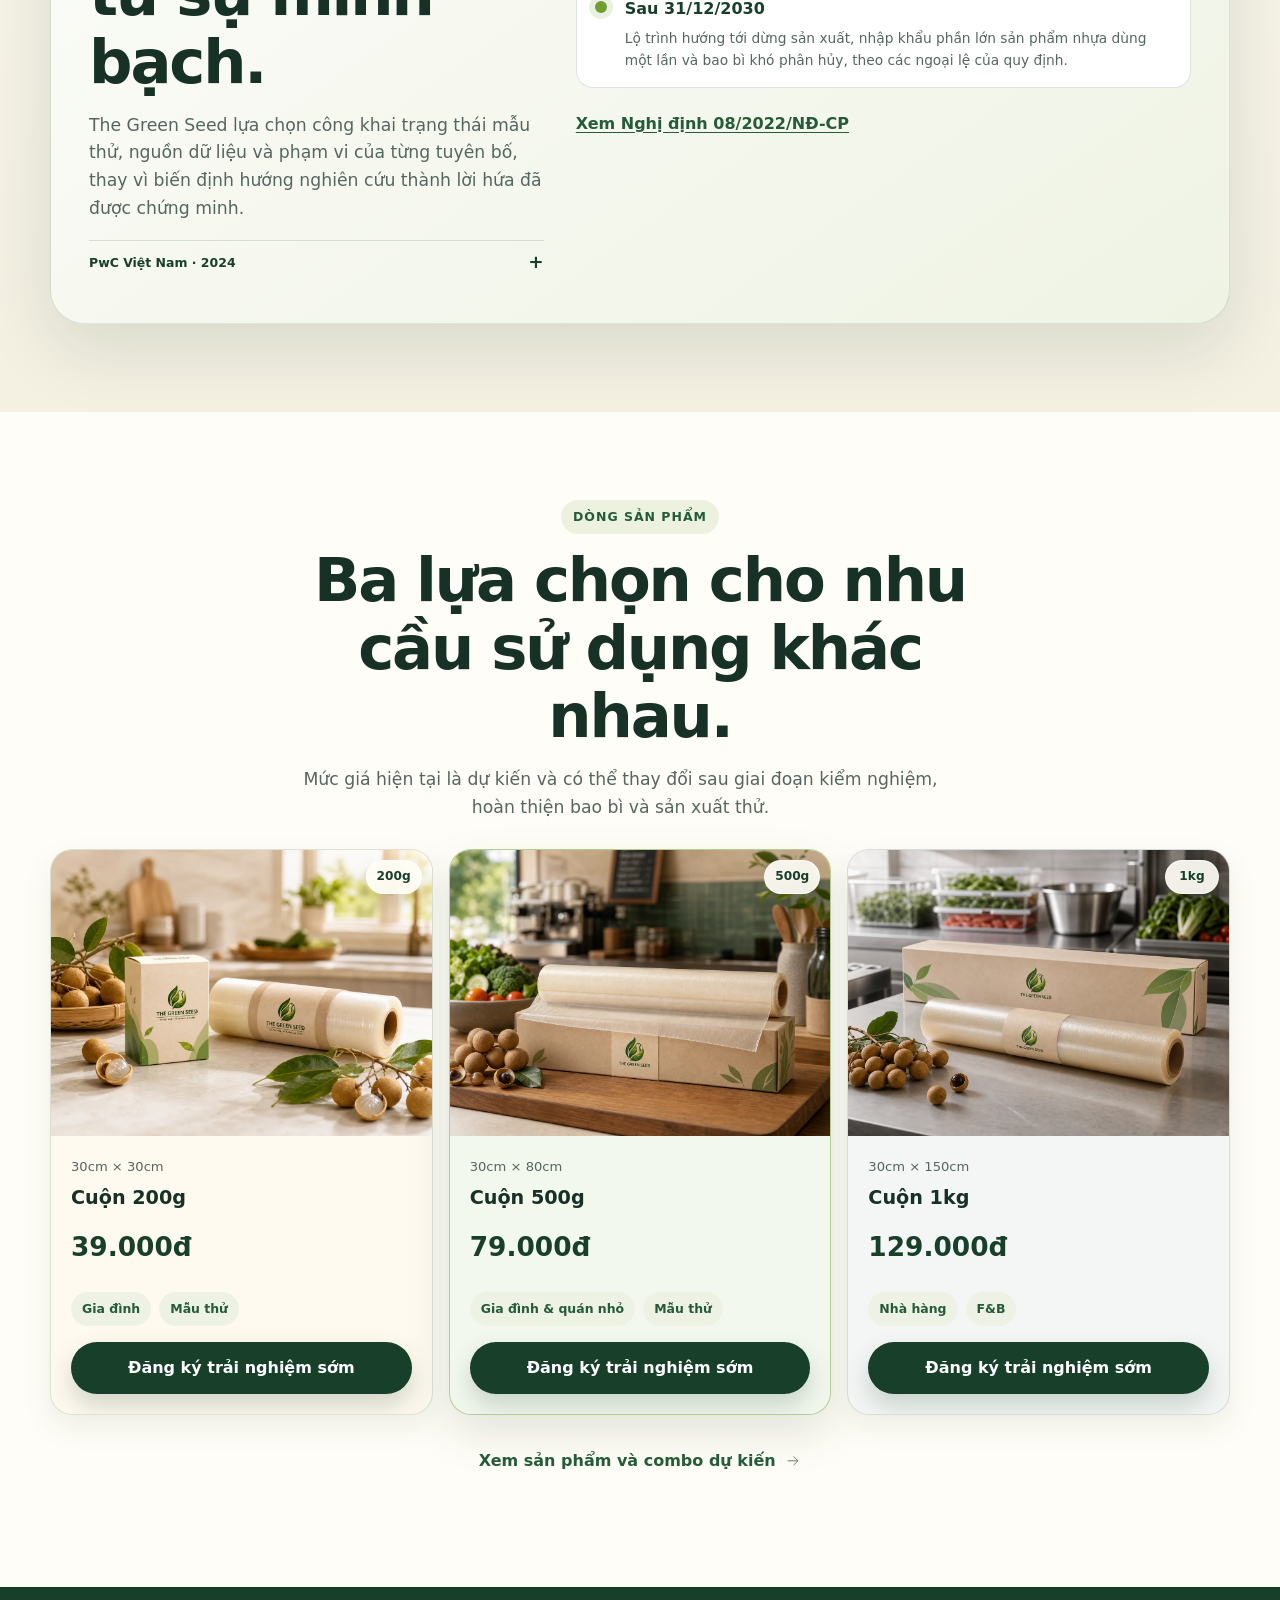
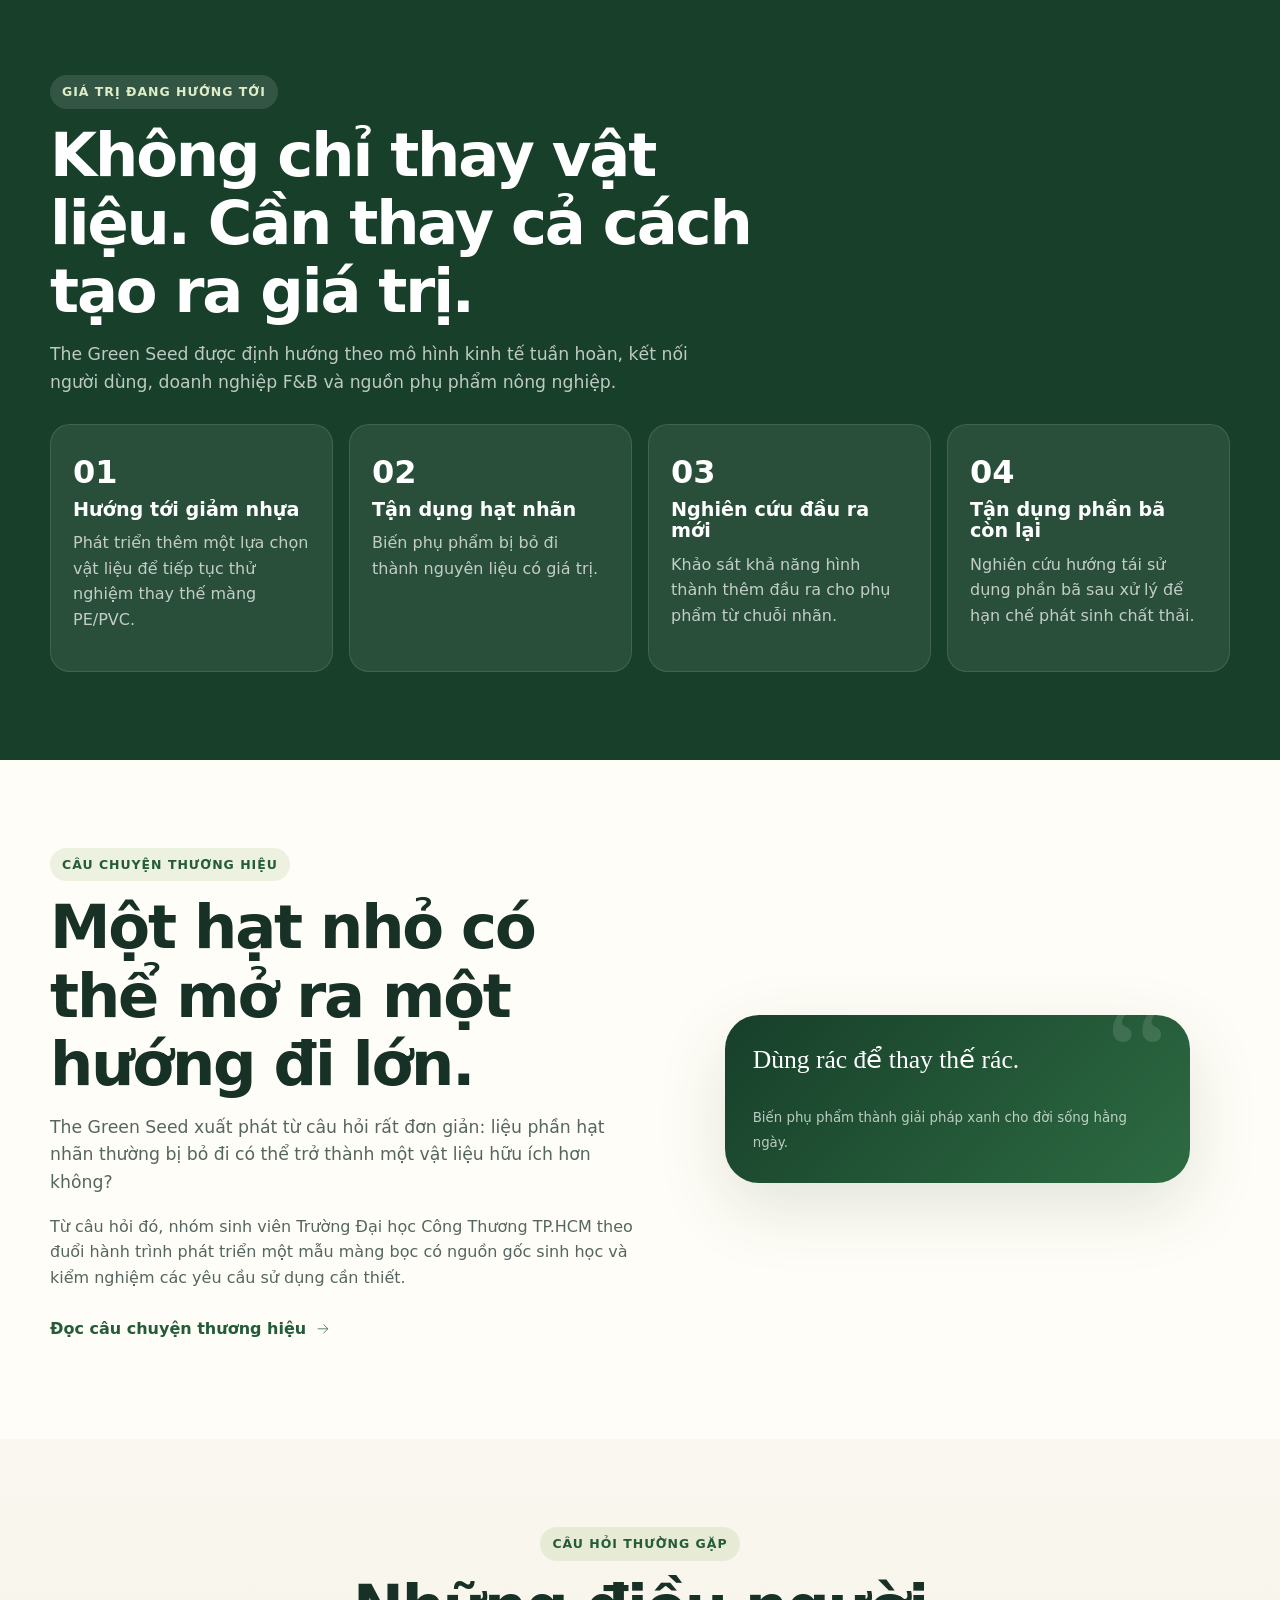
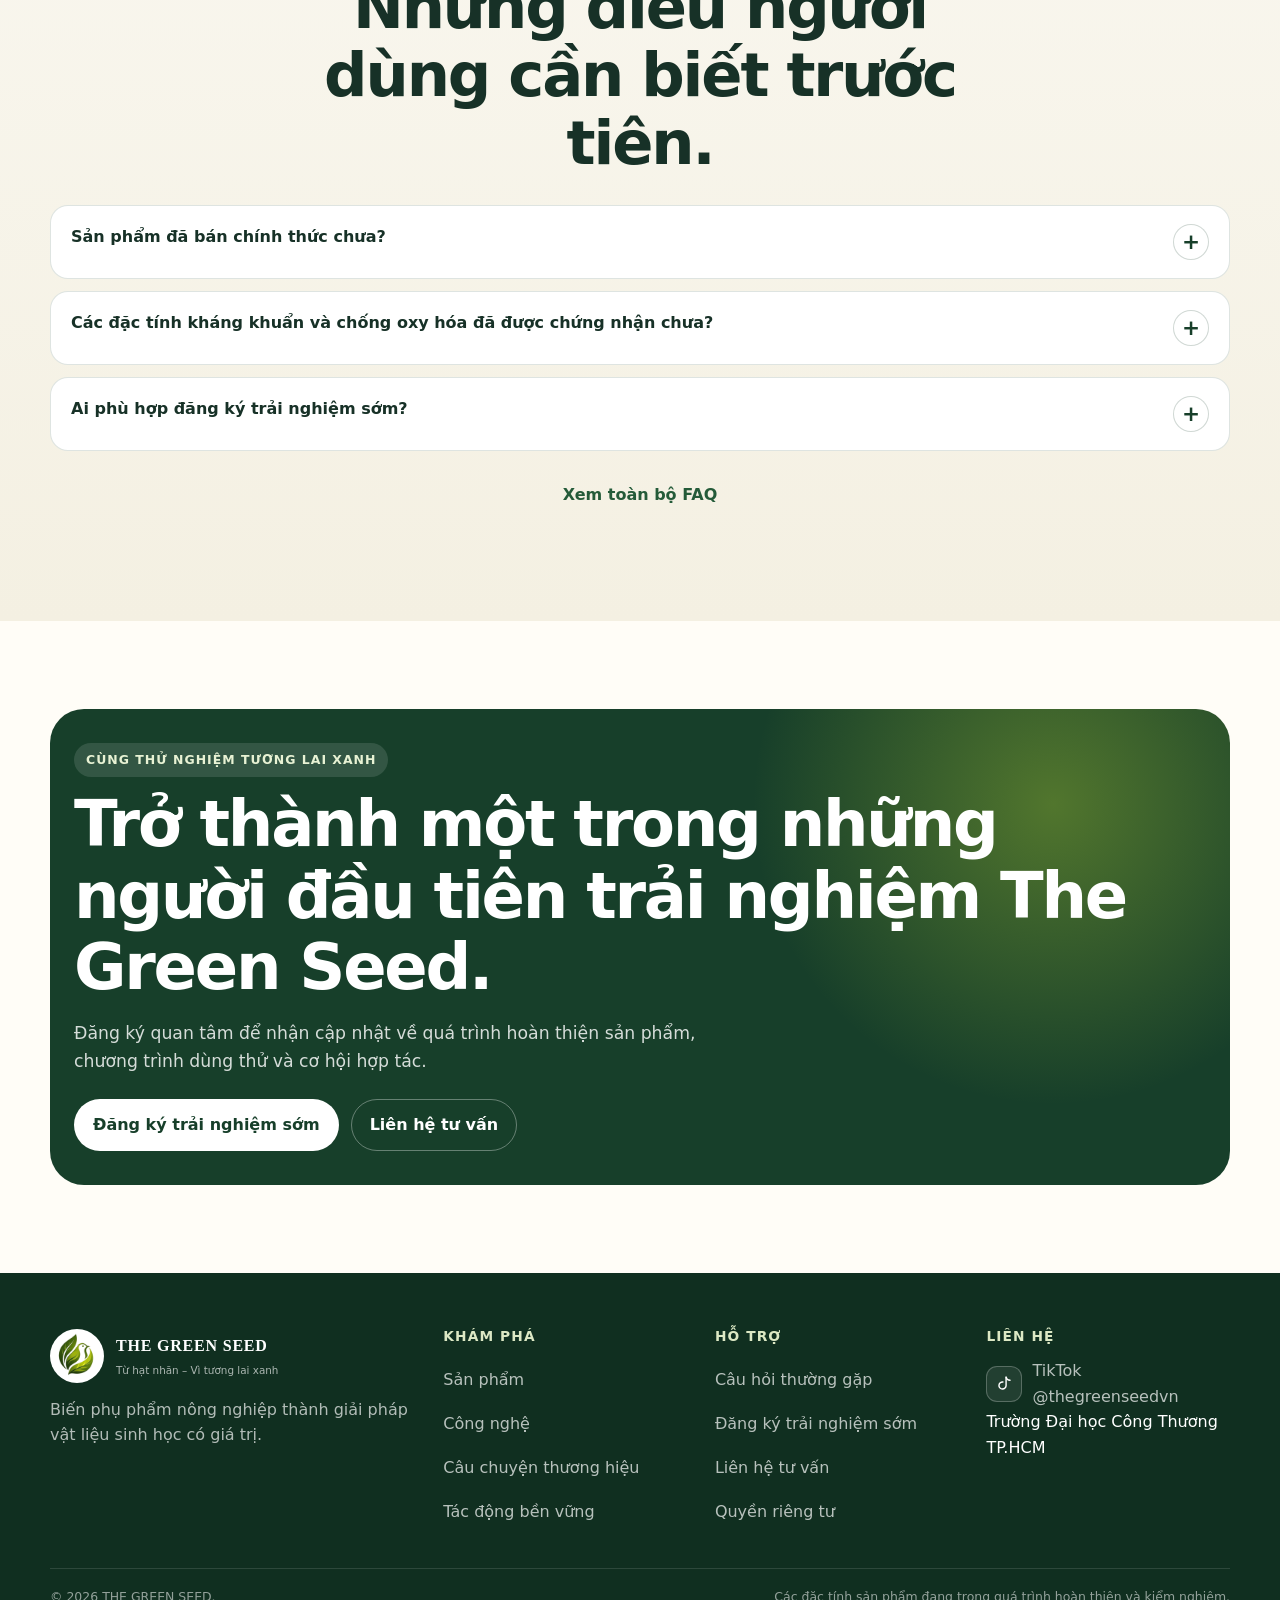
==== commit afd3cb96: "feat: refresh hero and longan imagery" ====
--- a/index.html
+++ b/index.html
@@ -97,7 +97,7 @@
       <div class="internal-evidence"><strong>10 kg hạt nhãn</strong><span>được nhóm mua cho một đợt thử nghiệm trước</span><small>Dữ liệu nội bộ do nhóm cung cấp; không phản ánh năng lực thu gom hoặc sản xuất.</small></div>
     </div>
     <div class="feedstock-visual" data-reveal>
-      <div class="longan-cutaway" role="img" aria-label="Minh họa mặt cắt quả nhãn với phần hạt được nhấn mạnh"><span class="longan-shell"></span><span class="longan-aril"></span><span class="longan-seed"></span></div>
+      <img class="longan-photo" src="assets/images/longan-fruit-seed.webp" width="660" height="495" alt="Quả nhãn nguyên vỏ, cùi nhãn, vỏ và hạt nhãn" loading="lazy" decoding="async">
       <div class="feedstock-stats">
         <article><strong><span data-counter data-target="110000">110.000</span> tấn</strong><span>Sản lượng nhãn Việt Nam ước đạt trong quý II/2023.</span></article>
         <article><strong>11,8–17%</strong><span>Dải tỷ lệ hạt theo khối lượng quả trong các nghiên cứu khác nhau.</span></article>
--- a/assets/css/styles.css
+++ b/assets/css/styles.css
@@ -289,10 +289,7 @@
 .internal-evidence strong{font-size:clamp(2rem,9vw,3.4rem);line-height:1;color:var(--forest);letter-spacing:-.04em}
 .internal-evidence span{font-weight:800}.internal-evidence small{margin-top:8px;color:var(--muted)}
 .feedstock-visual{min-width:0;padding:22px;border:1px solid var(--line);border-radius:var(--radius-lg);background:#fff;box-shadow:var(--shadow)}
-.longan-cutaway{position:relative;display:grid;place-items:center;width:min(210px,70%);aspect-ratio:1;margin:0 auto 24px;border-radius:50%;background:#a97035;box-shadow:inset -12px -8px 24px rgba(74,40,18,.22),0 20px 45px rgba(62,42,19,.14)}
-.longan-shell,.longan-aril,.longan-seed{position:absolute;border-radius:50%}
-.longan-shell{inset:13%;background:#f0e0ba}.longan-aril{inset:23%;background:radial-gradient(circle at 38% 30%,#fffdf2,#d9cfb4);box-shadow:inset -8px -6px 14px rgba(80,57,27,.12)}
-.longan-seed{inset:36%;background:radial-gradient(circle at 34% 26%,#7b5638 0 8%,#23170f 42%,#0e0906);box-shadow:inset -8px -8px 13px #000,0 4px 10px rgba(0,0,0,.25)}
+.longan-photo{display:block;width:100%;aspect-ratio:4/3;margin:0 auto 24px;border-radius:20px;object-fit:cover;object-position:center;background:#eef4f7;box-shadow:0 16px 36px rgba(28,55,42,.13)}
 .feedstock-stats{display:grid;gap:10px}
 .feedstock-stats article{display:grid;gap:3px;padding:15px;border-radius:16px;background:#f4f5ec}
 .feedstock-stats strong{font-size:1.25rem;color:var(--forest)}.feedstock-stats span{font-size:.85rem;color:var(--muted)}
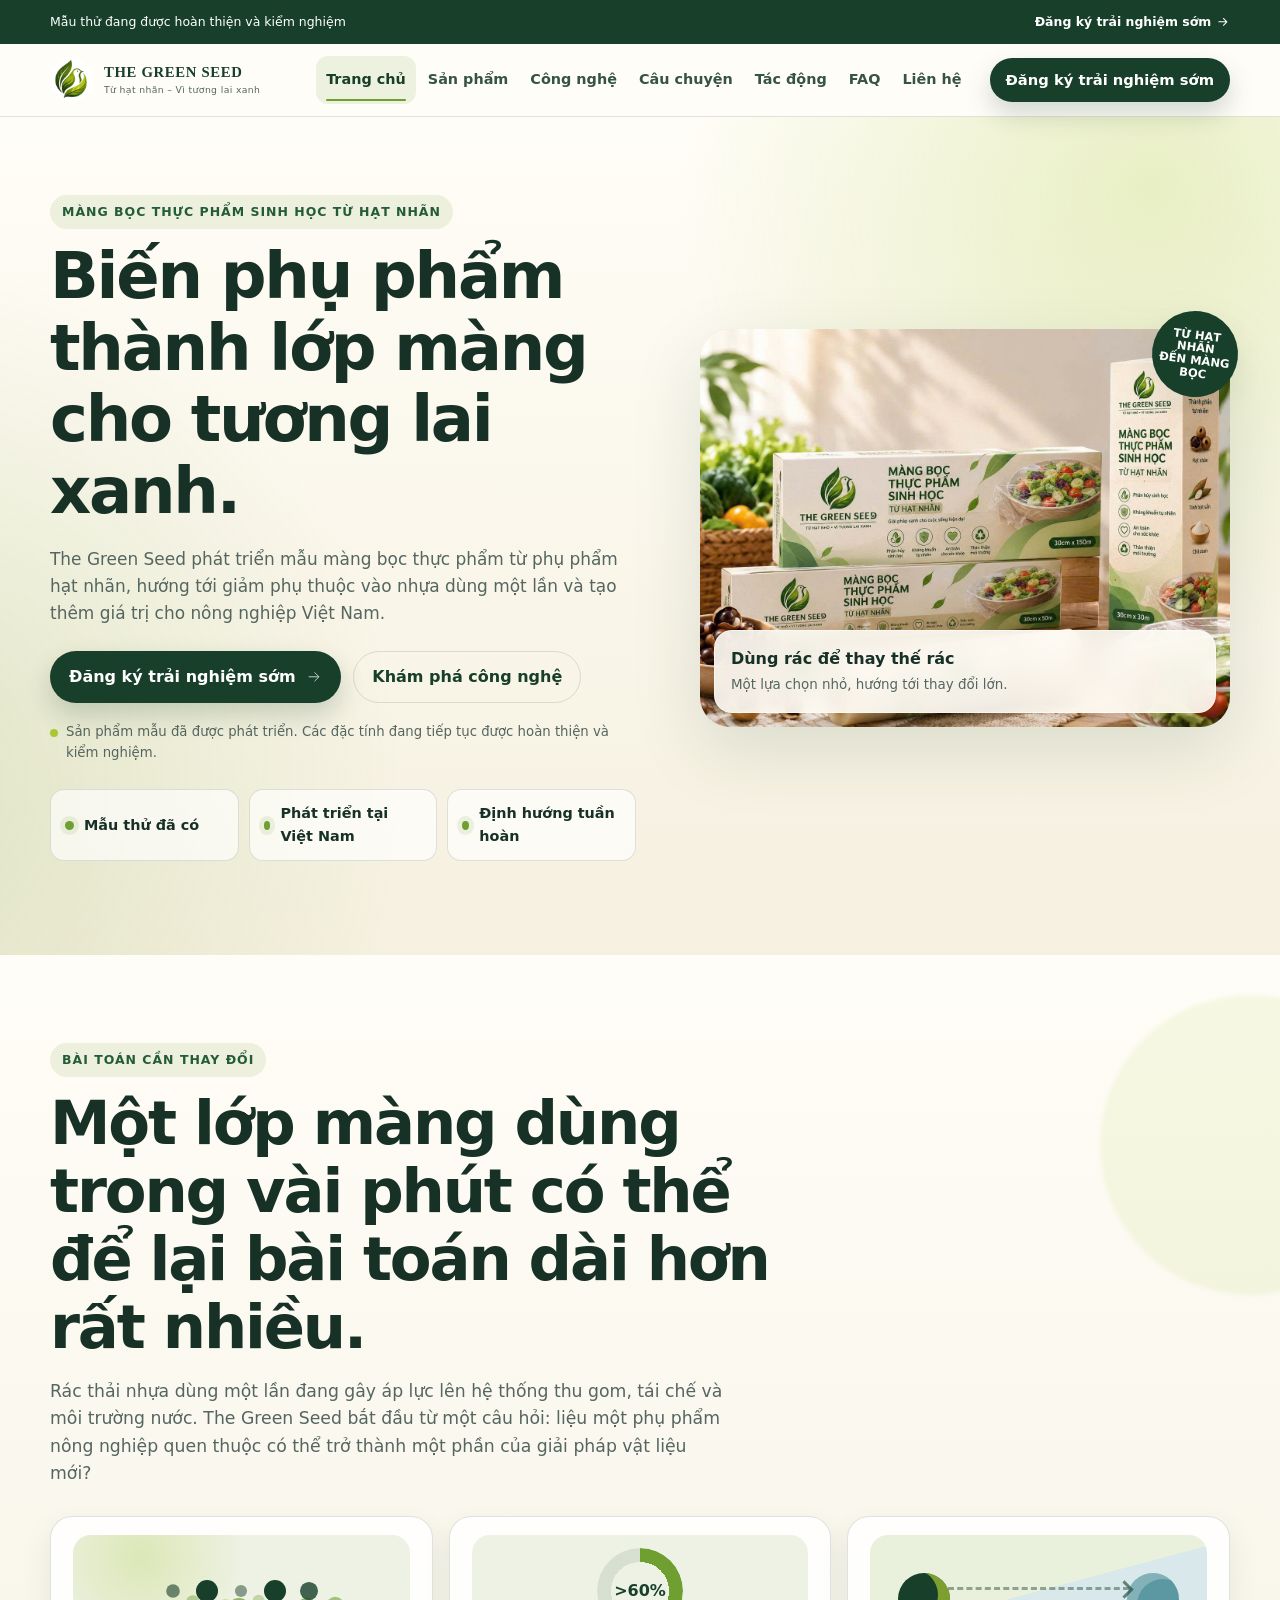
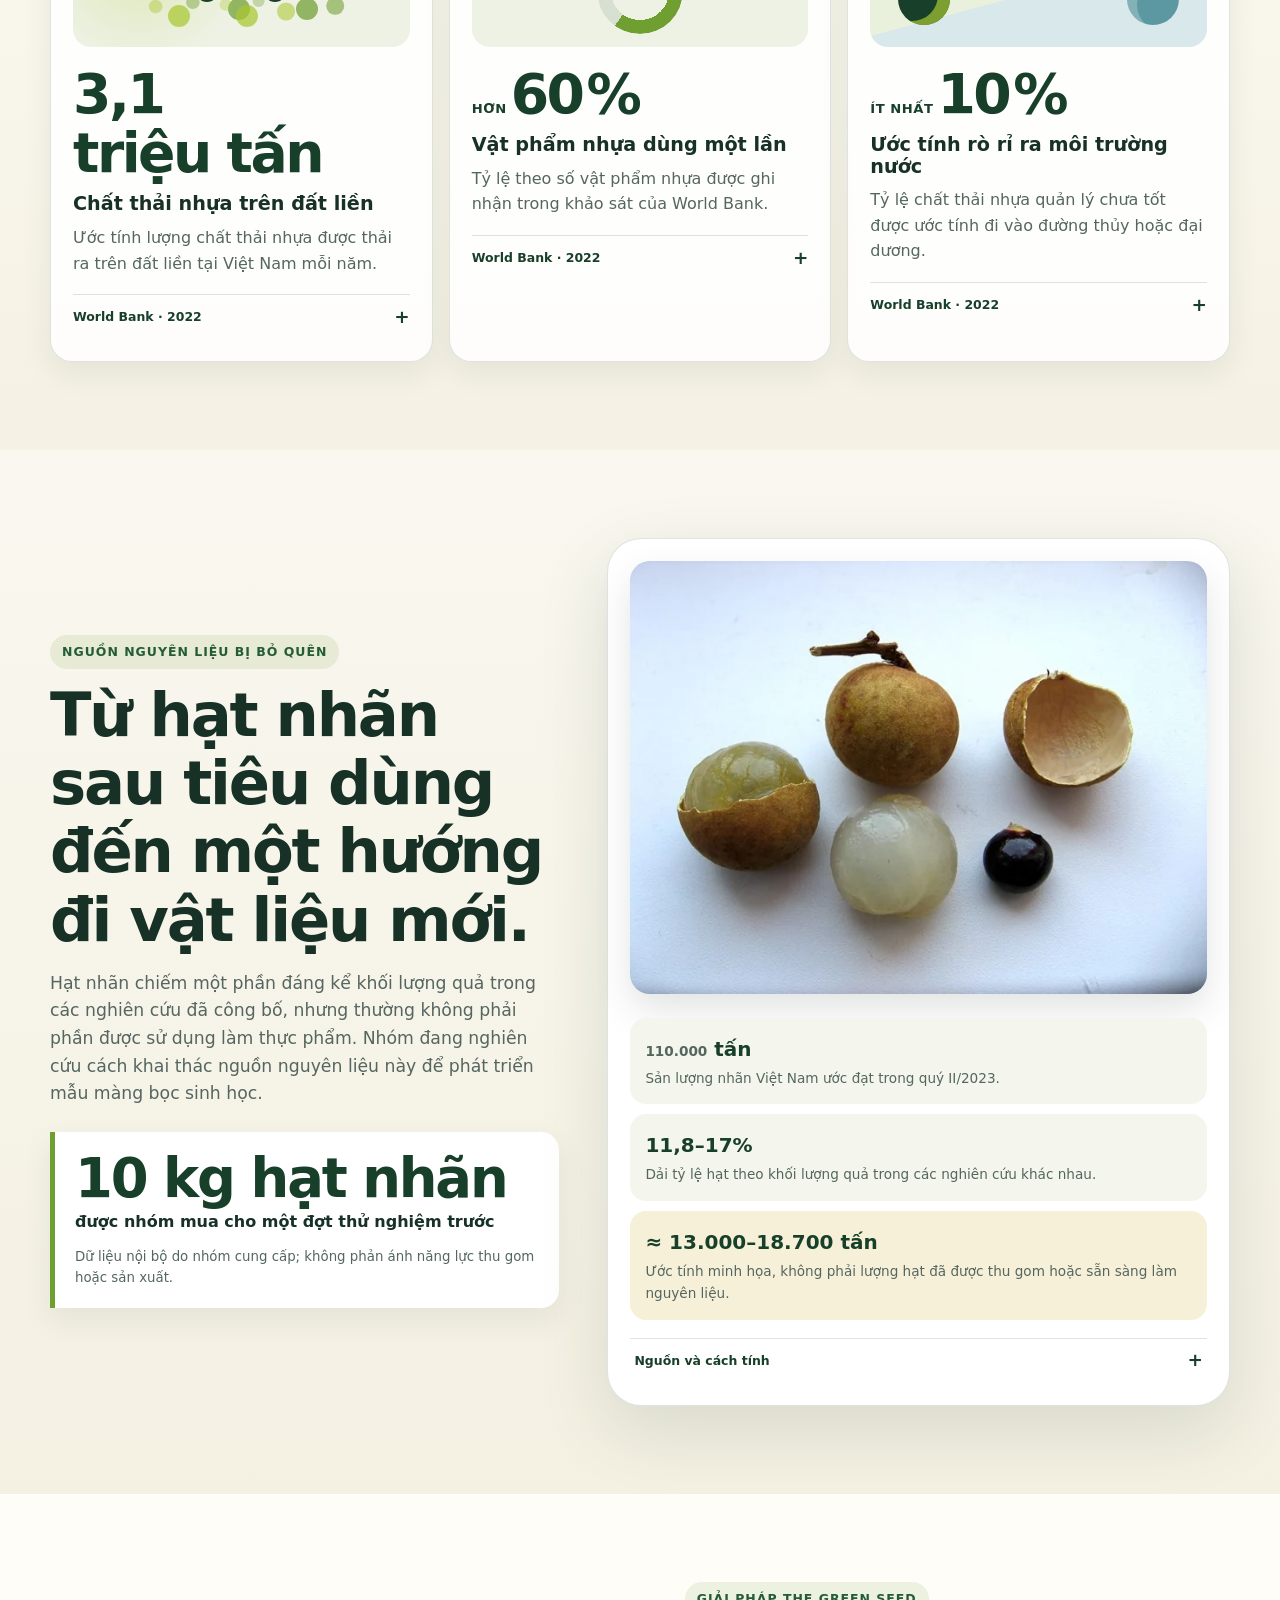
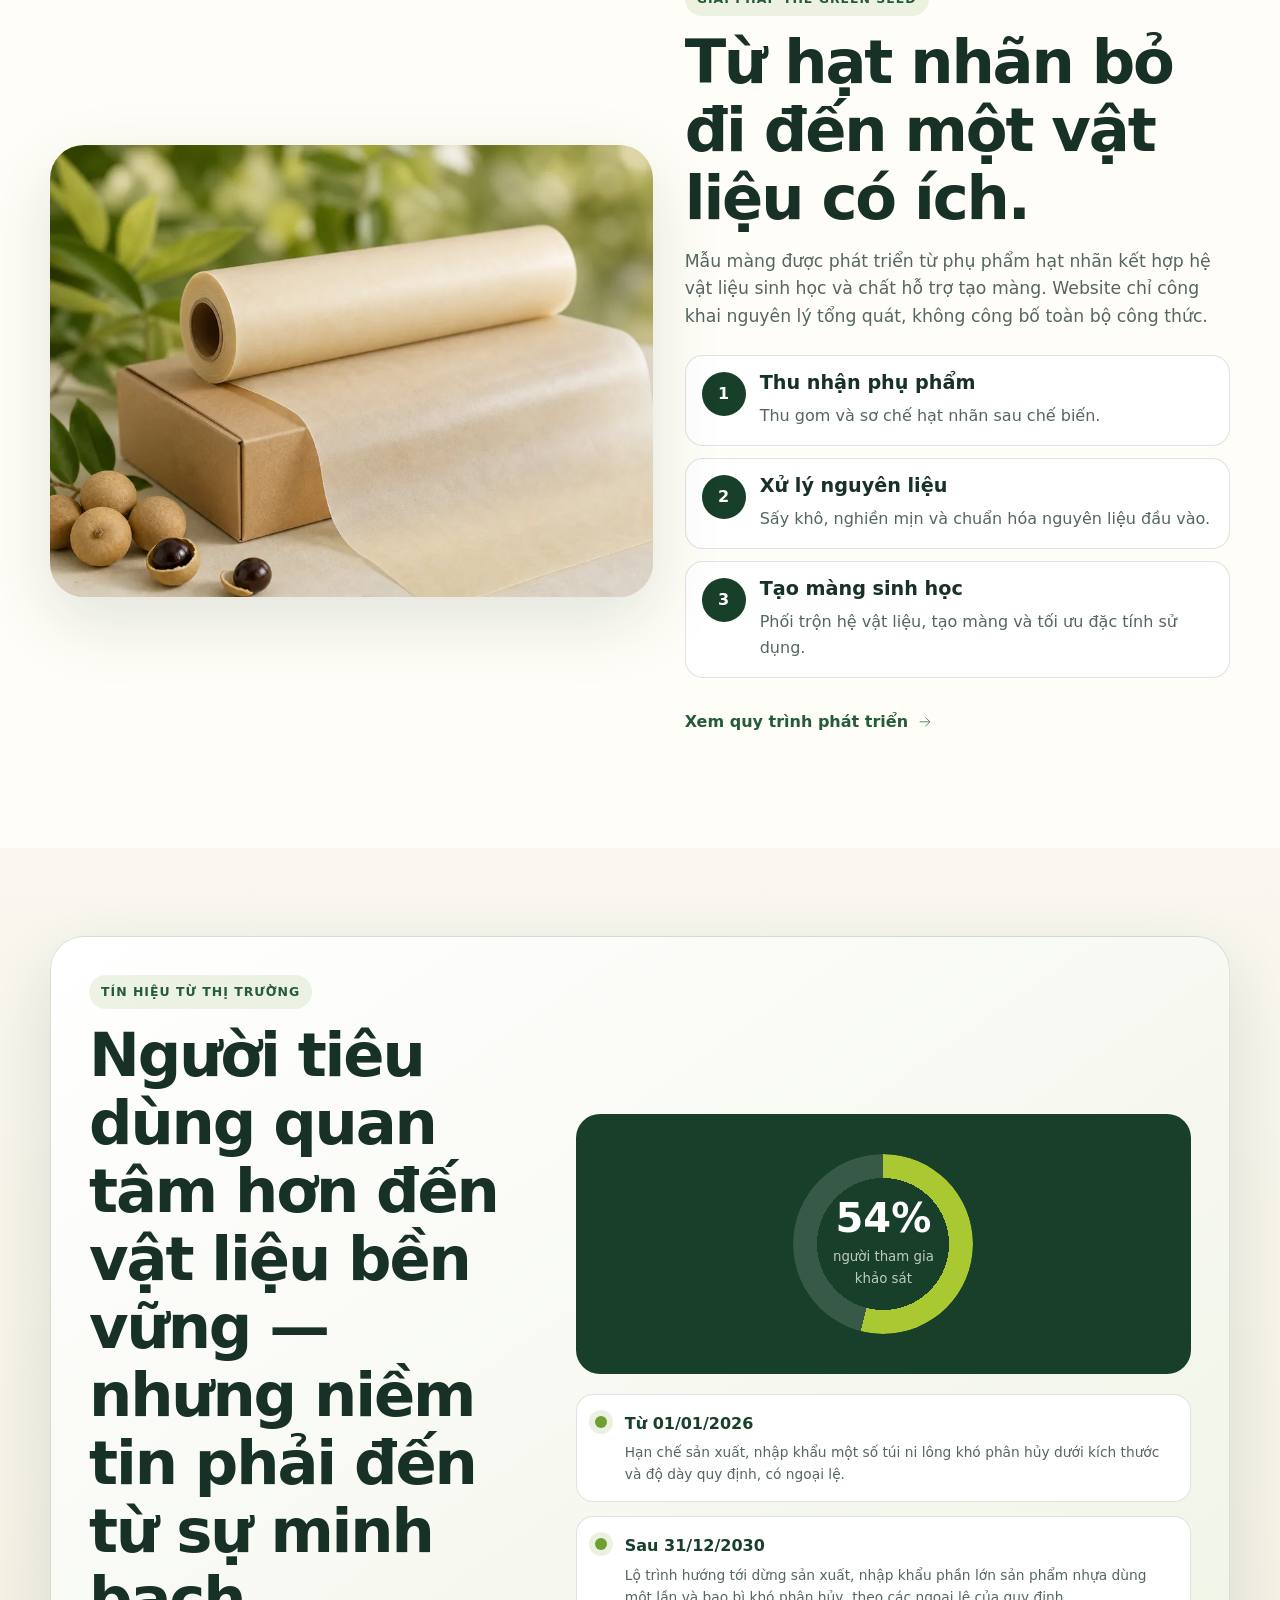
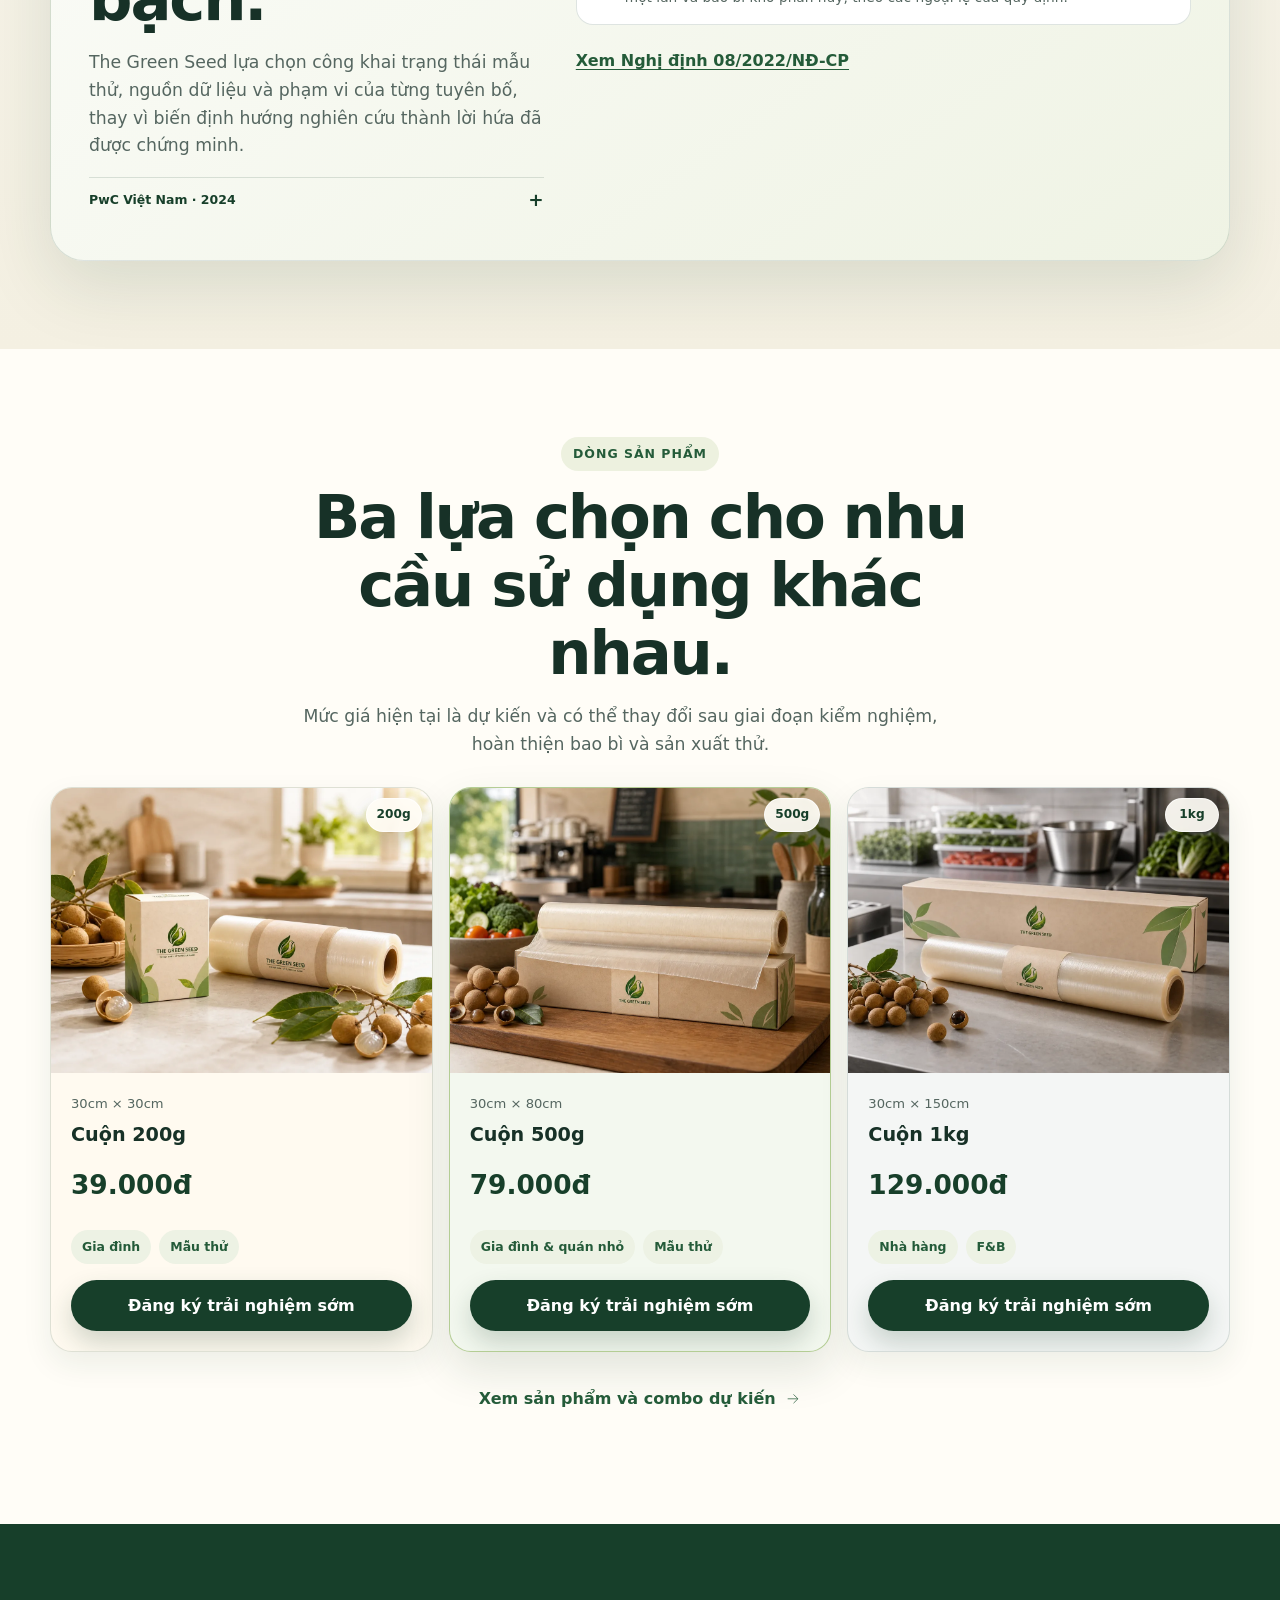
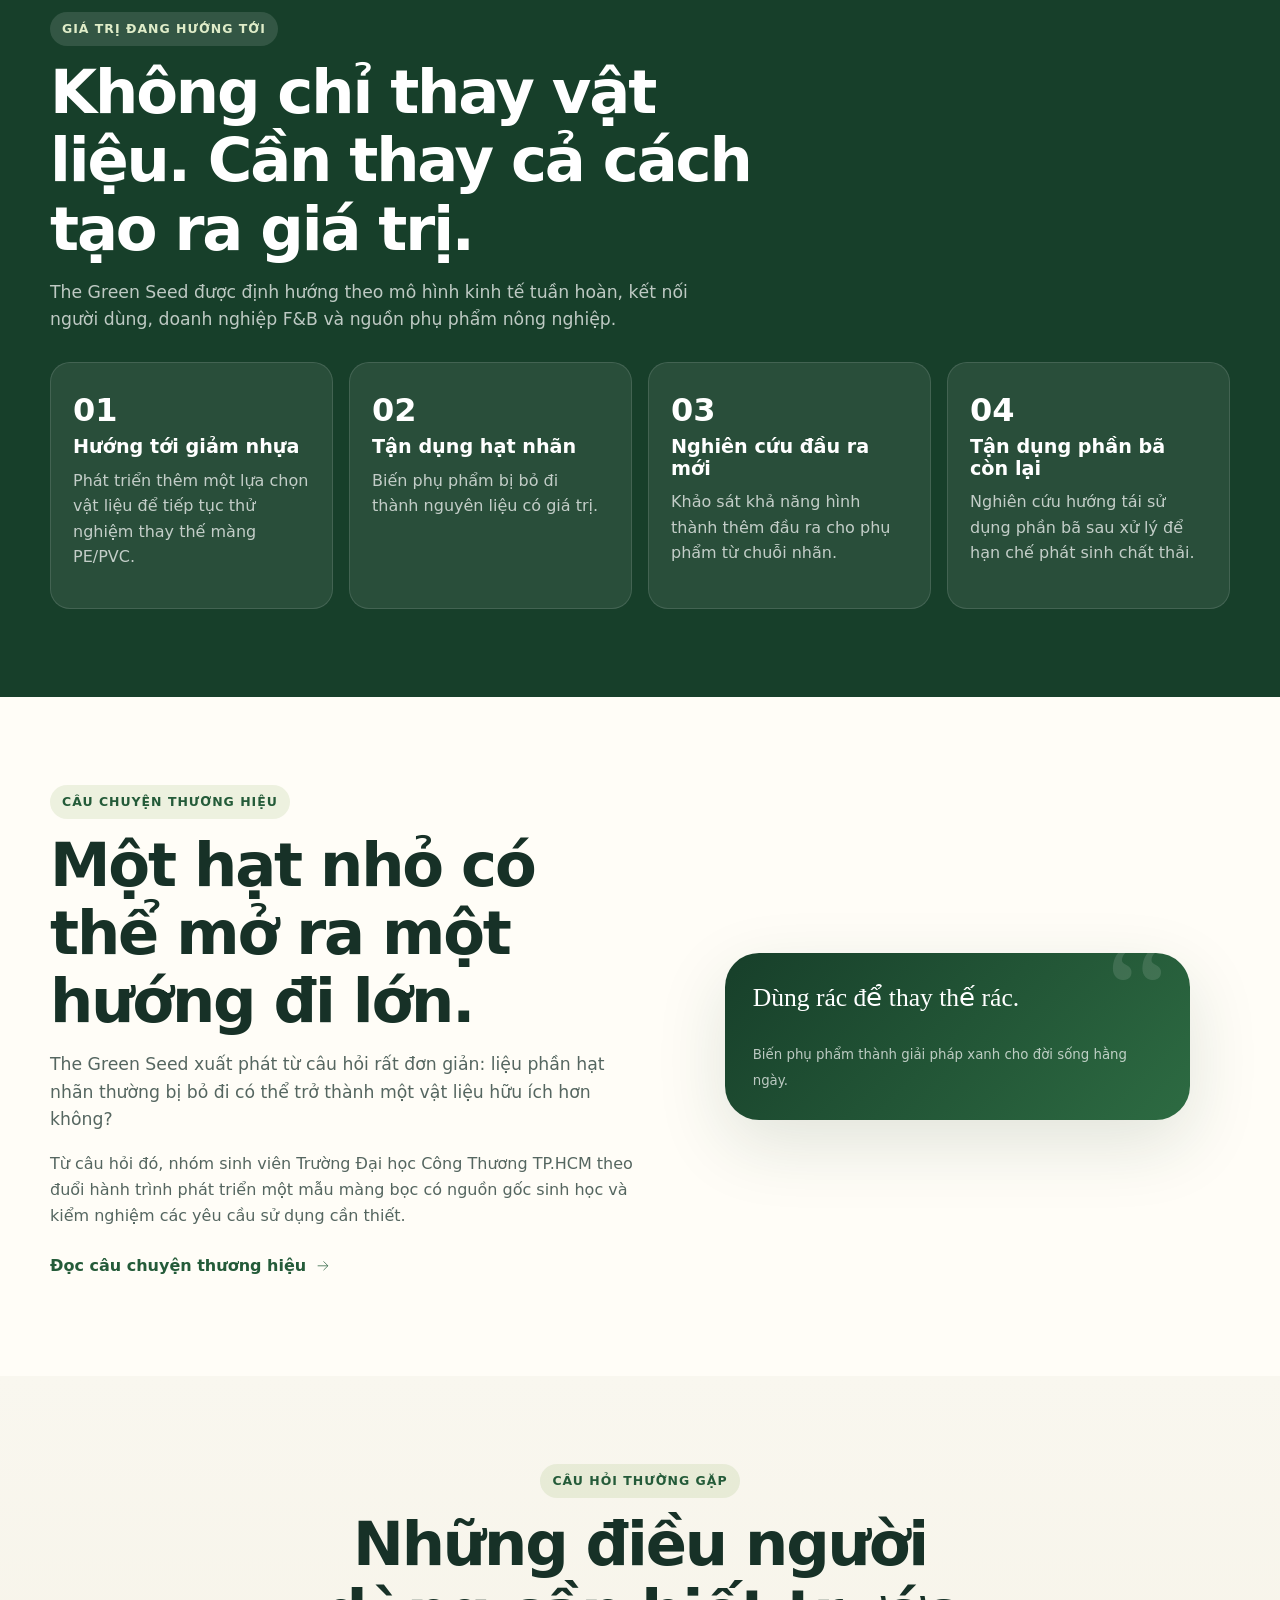
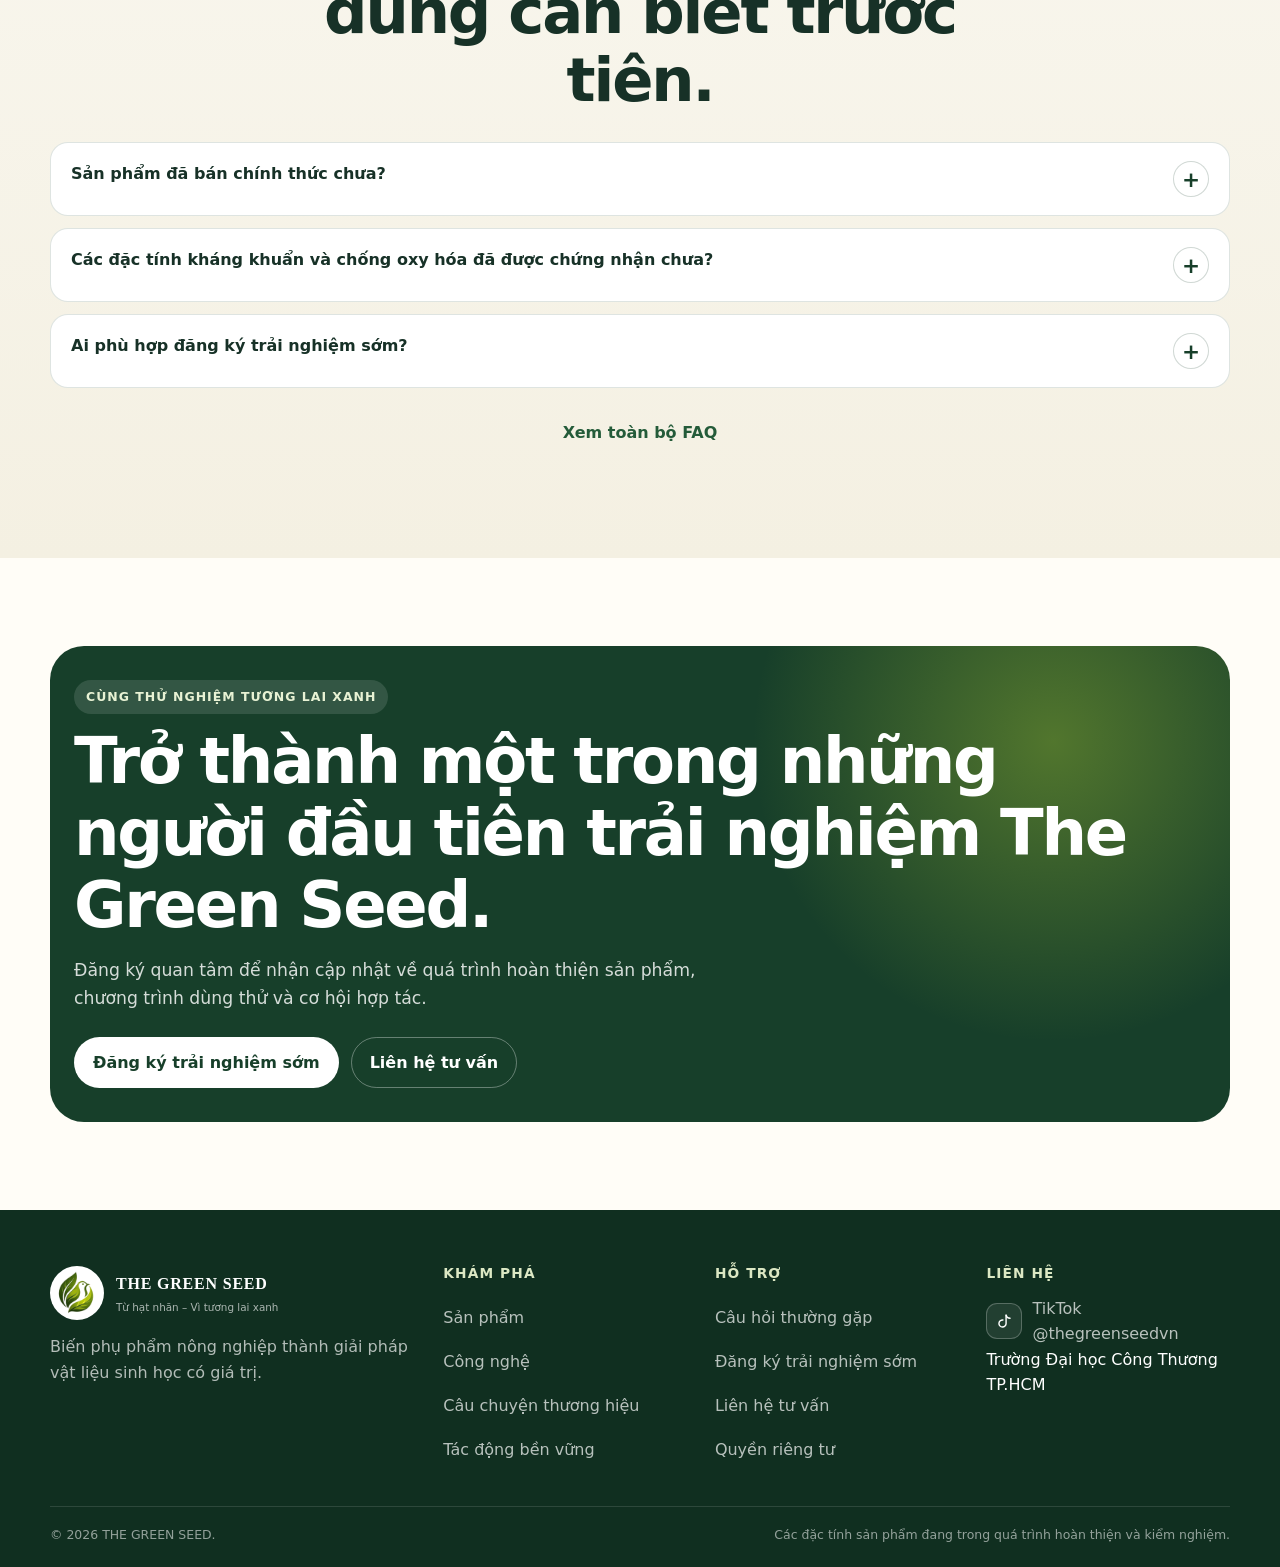
==== commit 773f2d13: "fix: refresh shared stylesheet cache" ====
--- a/index.html
+++ b/index.html
@@ -16,7 +16,7 @@
   <meta name="twitter:card" content="summary_large_image">
   <link rel="icon" href="assets/images/favicon.png">
   <link rel="preload" as="image" href="assets/images/hero-product-v2.webp" type="image/webp" fetchpriority="high">
-  <link rel="stylesheet" href="assets/css/styles.css?v=20260721-5">
+  <link rel="stylesheet" href="assets/css/styles.css?v=20260722-1">
 </head>
 <body>
   <a class="skip-link" href="#main">Bỏ qua điều hướng</a>
--- a/assets/css/styles.css
+++ b/assets/css/styles.css
@@ -289,7 +289,7 @@
 .internal-evidence strong{font-size:clamp(2rem,9vw,3.4rem);line-height:1;color:var(--forest);letter-spacing:-.04em}
 .internal-evidence span{font-weight:800}.internal-evidence small{margin-top:8px;color:var(--muted)}
 .feedstock-visual{min-width:0;padding:22px;border:1px solid var(--line);border-radius:var(--radius-lg);background:#fff;box-shadow:var(--shadow)}
-.longan-photo{display:block;width:100%;aspect-ratio:4/3;margin:0 auto 24px;border-radius:20px;object-fit:cover;object-position:center;background:#eef4f7;box-shadow:0 16px 36px rgba(28,55,42,.13)}
+.longan-photo{display:block;width:100%;height:auto;aspect-ratio:4/3;margin:0 auto 24px;border-radius:20px;object-fit:cover;object-position:center;background:#eef4f7;box-shadow:0 16px 36px rgba(28,55,42,.13)}
 .feedstock-stats{display:grid;gap:10px}
 .feedstock-stats article{display:grid;gap:3px;padding:15px;border-radius:16px;background:#f4f5ec}
 .feedstock-stats strong{font-size:1.25rem;color:var(--forest)}.feedstock-stats span{font-size:.85rem;color:var(--muted)}
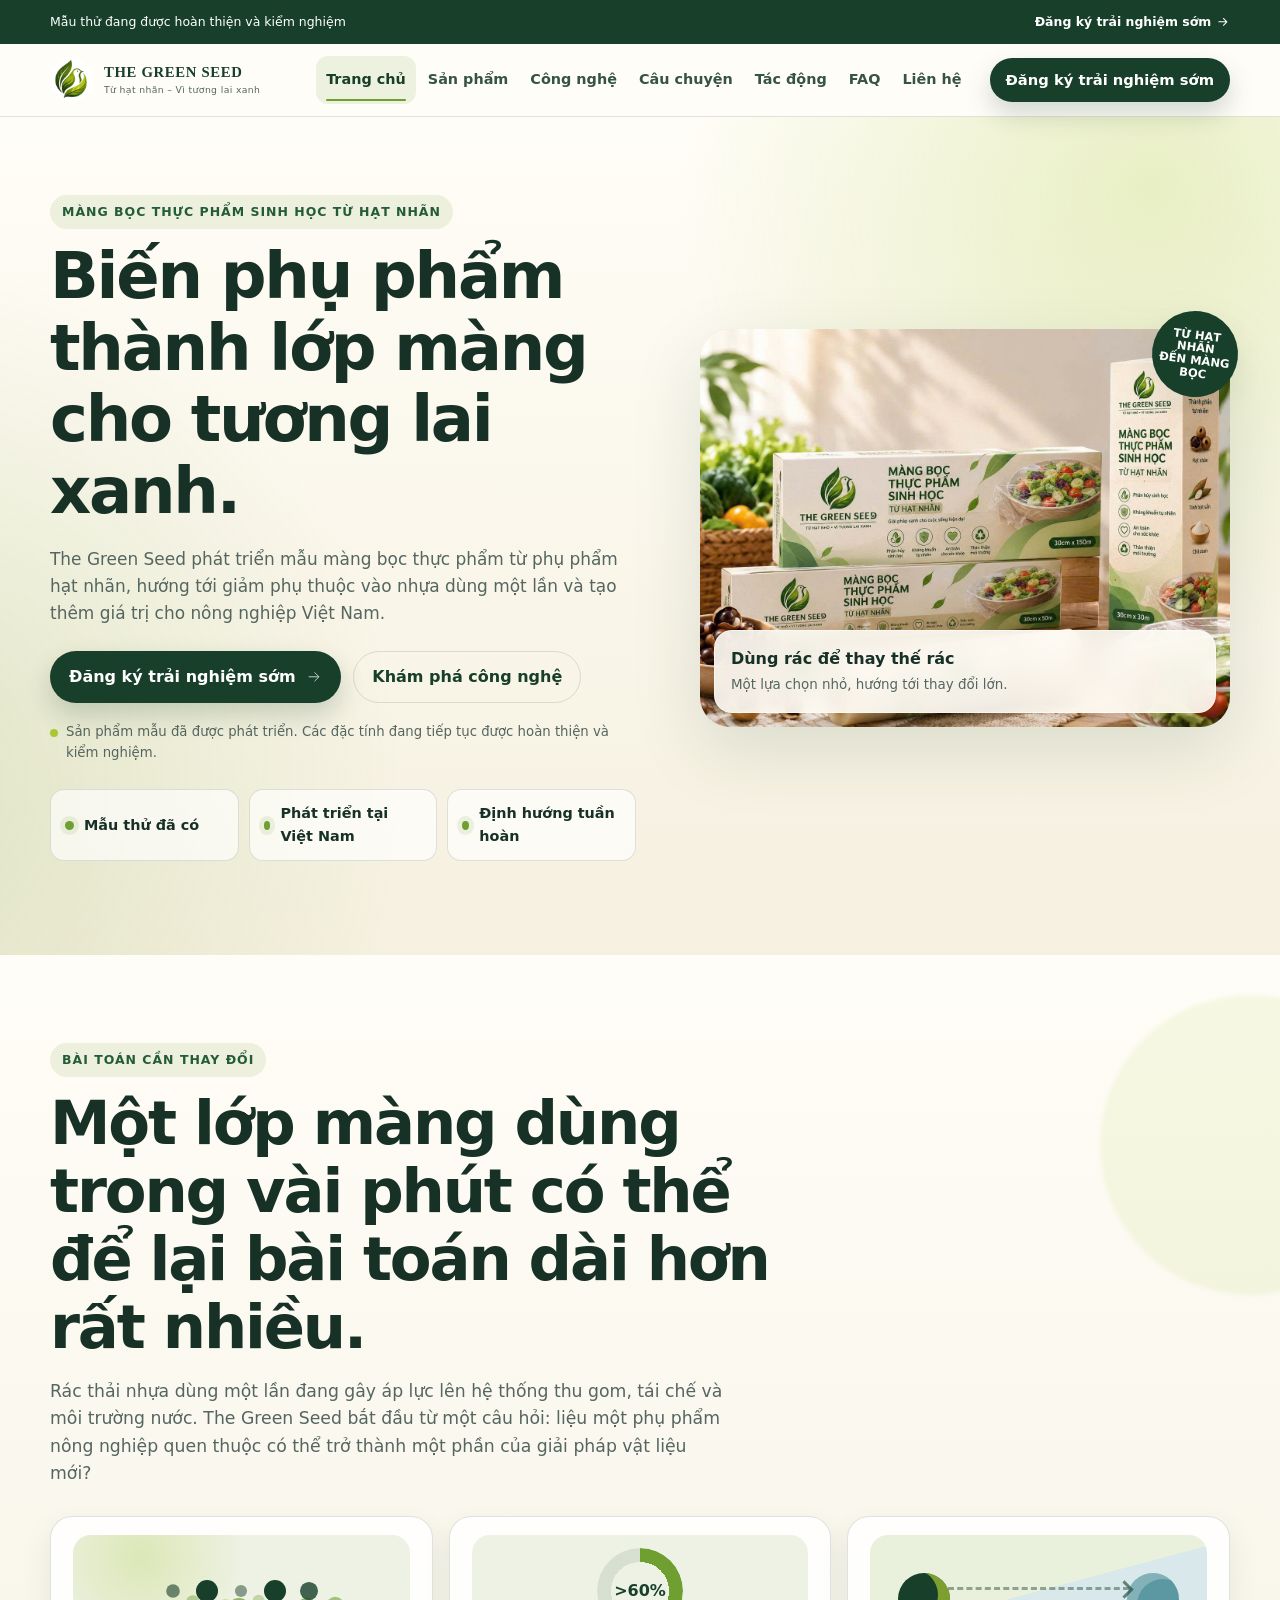
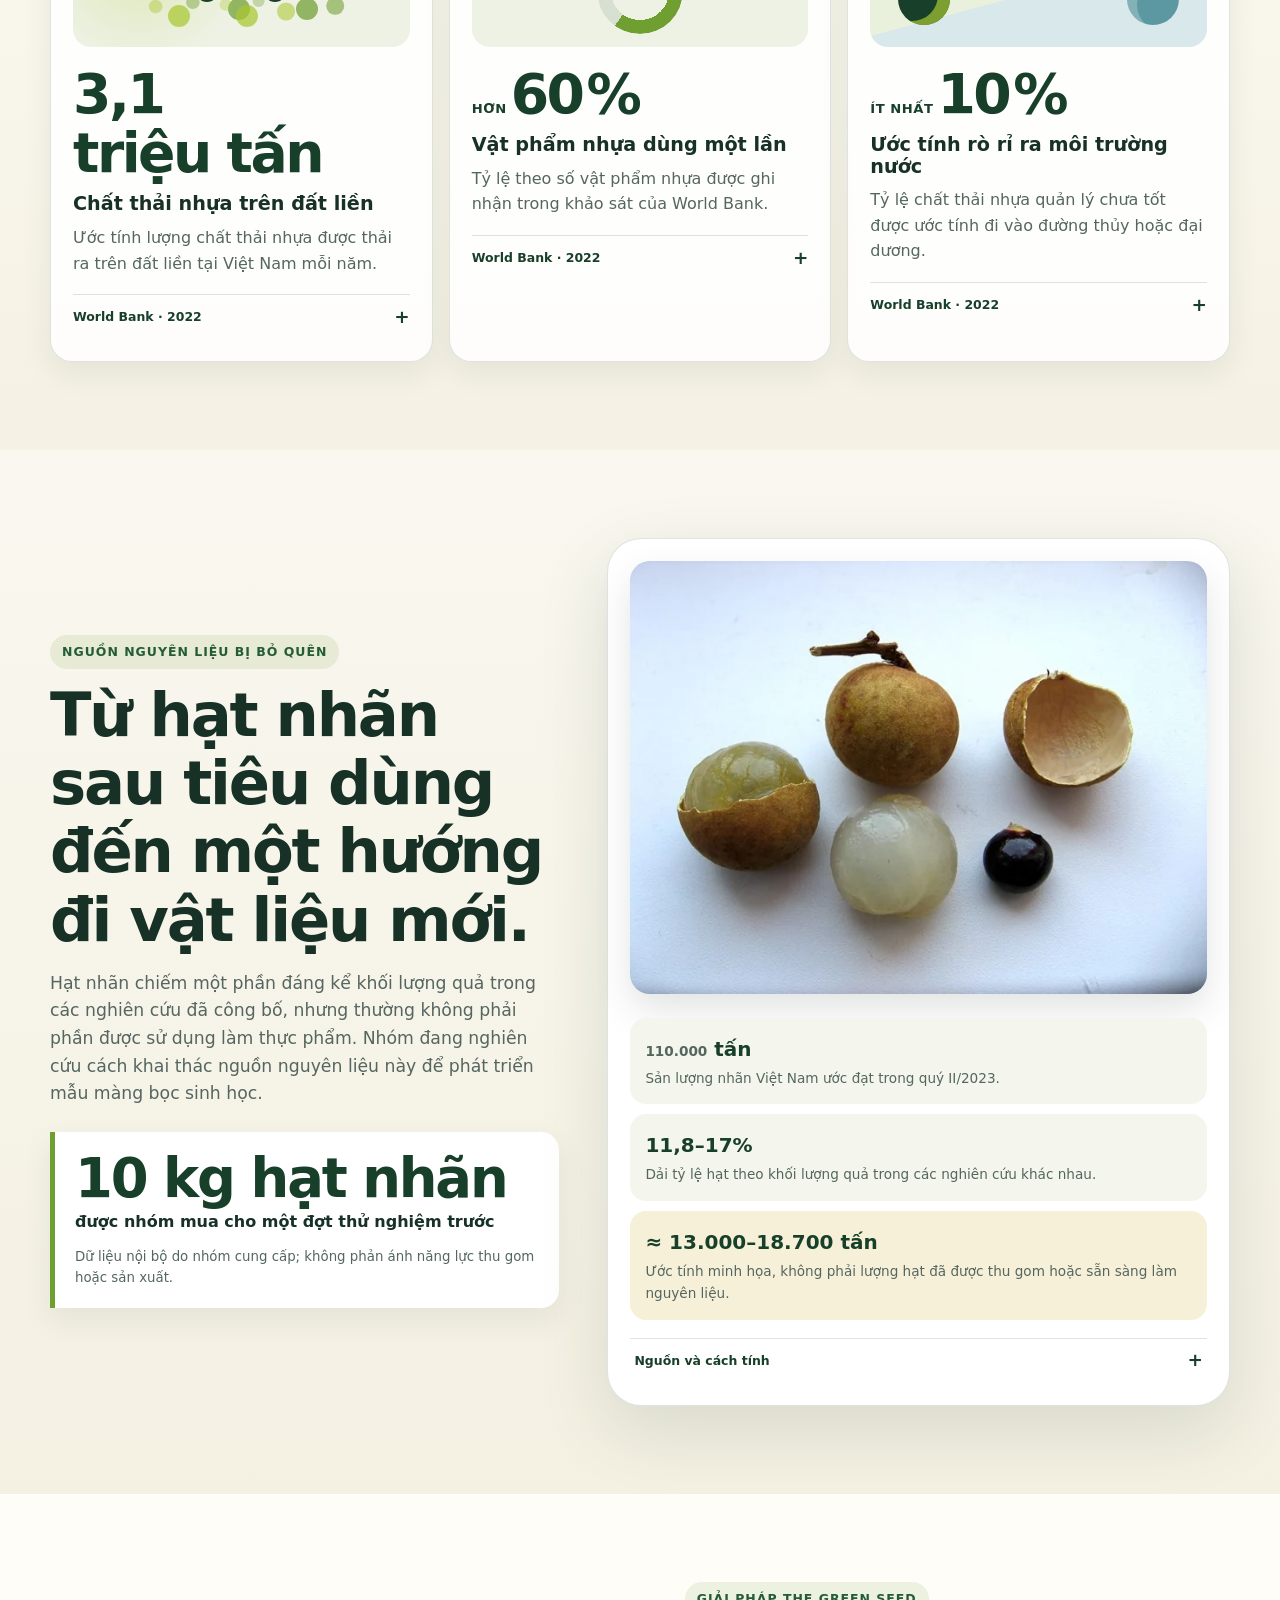
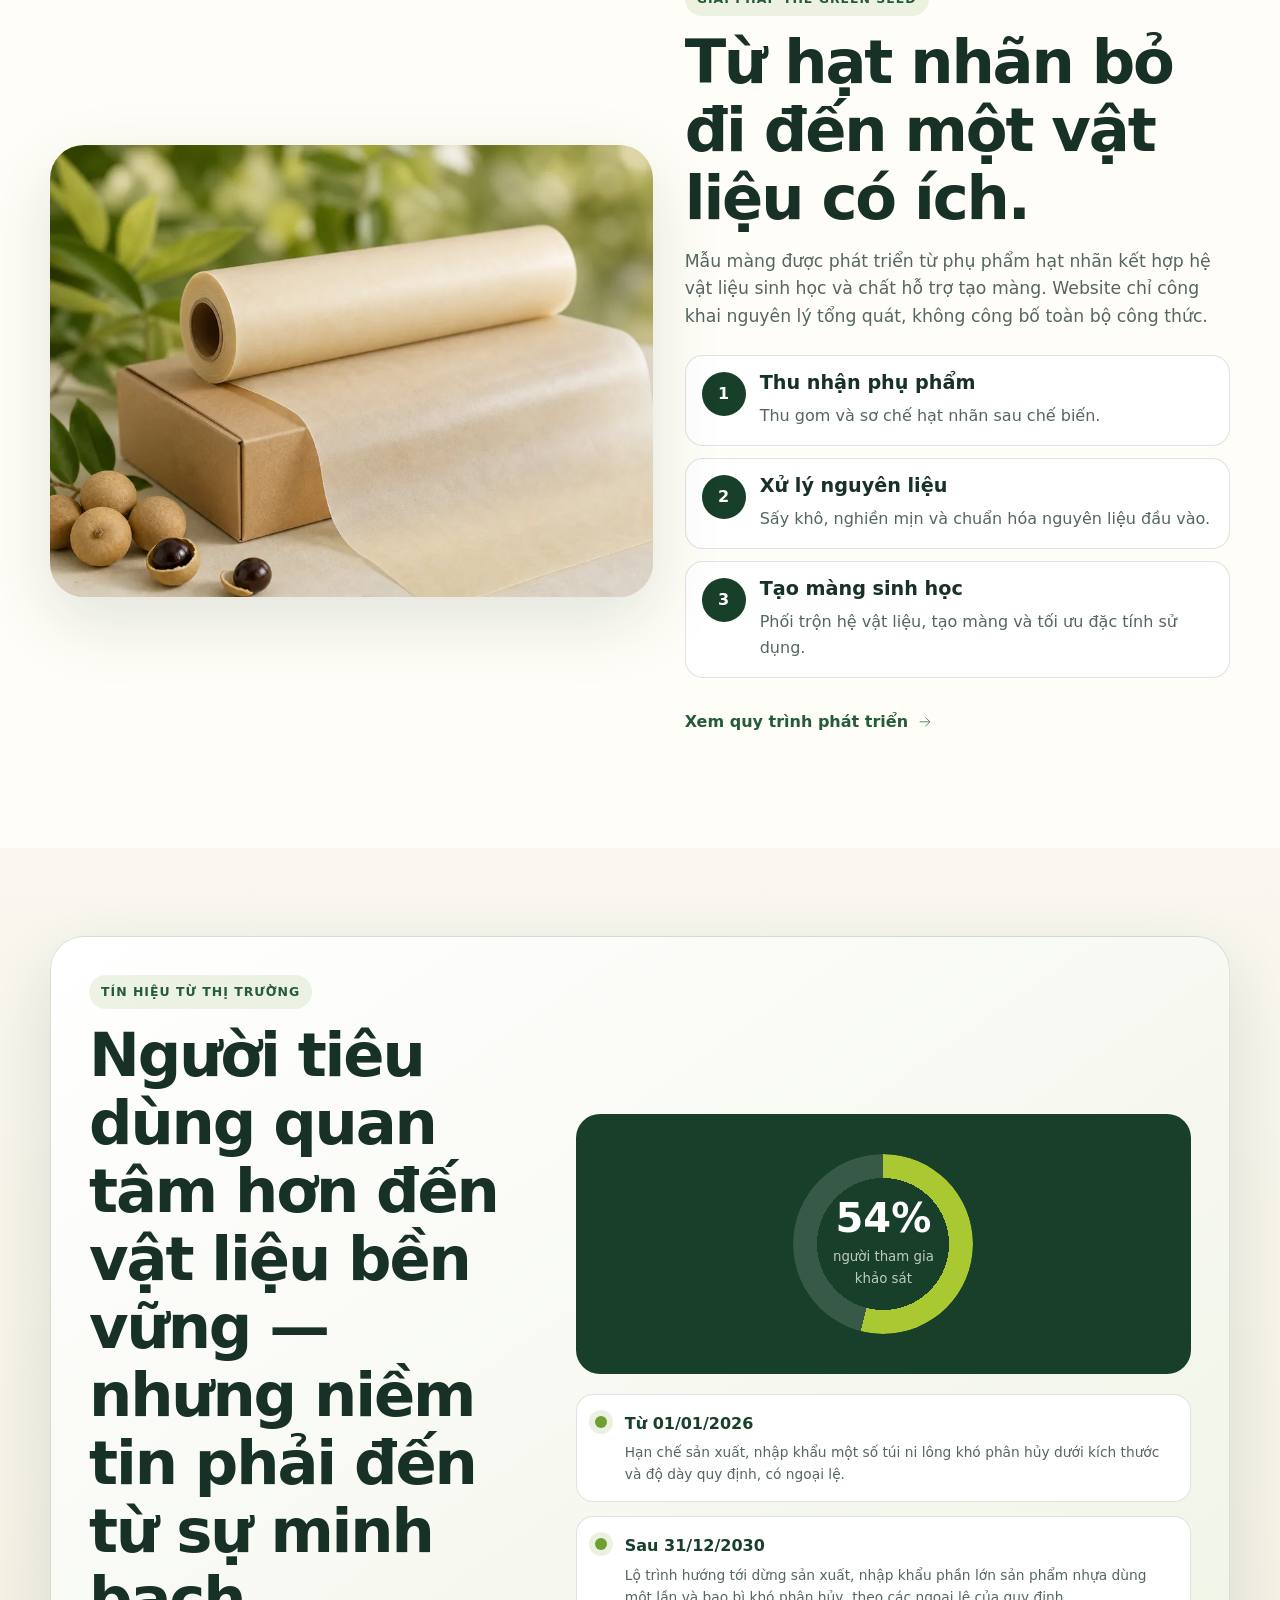
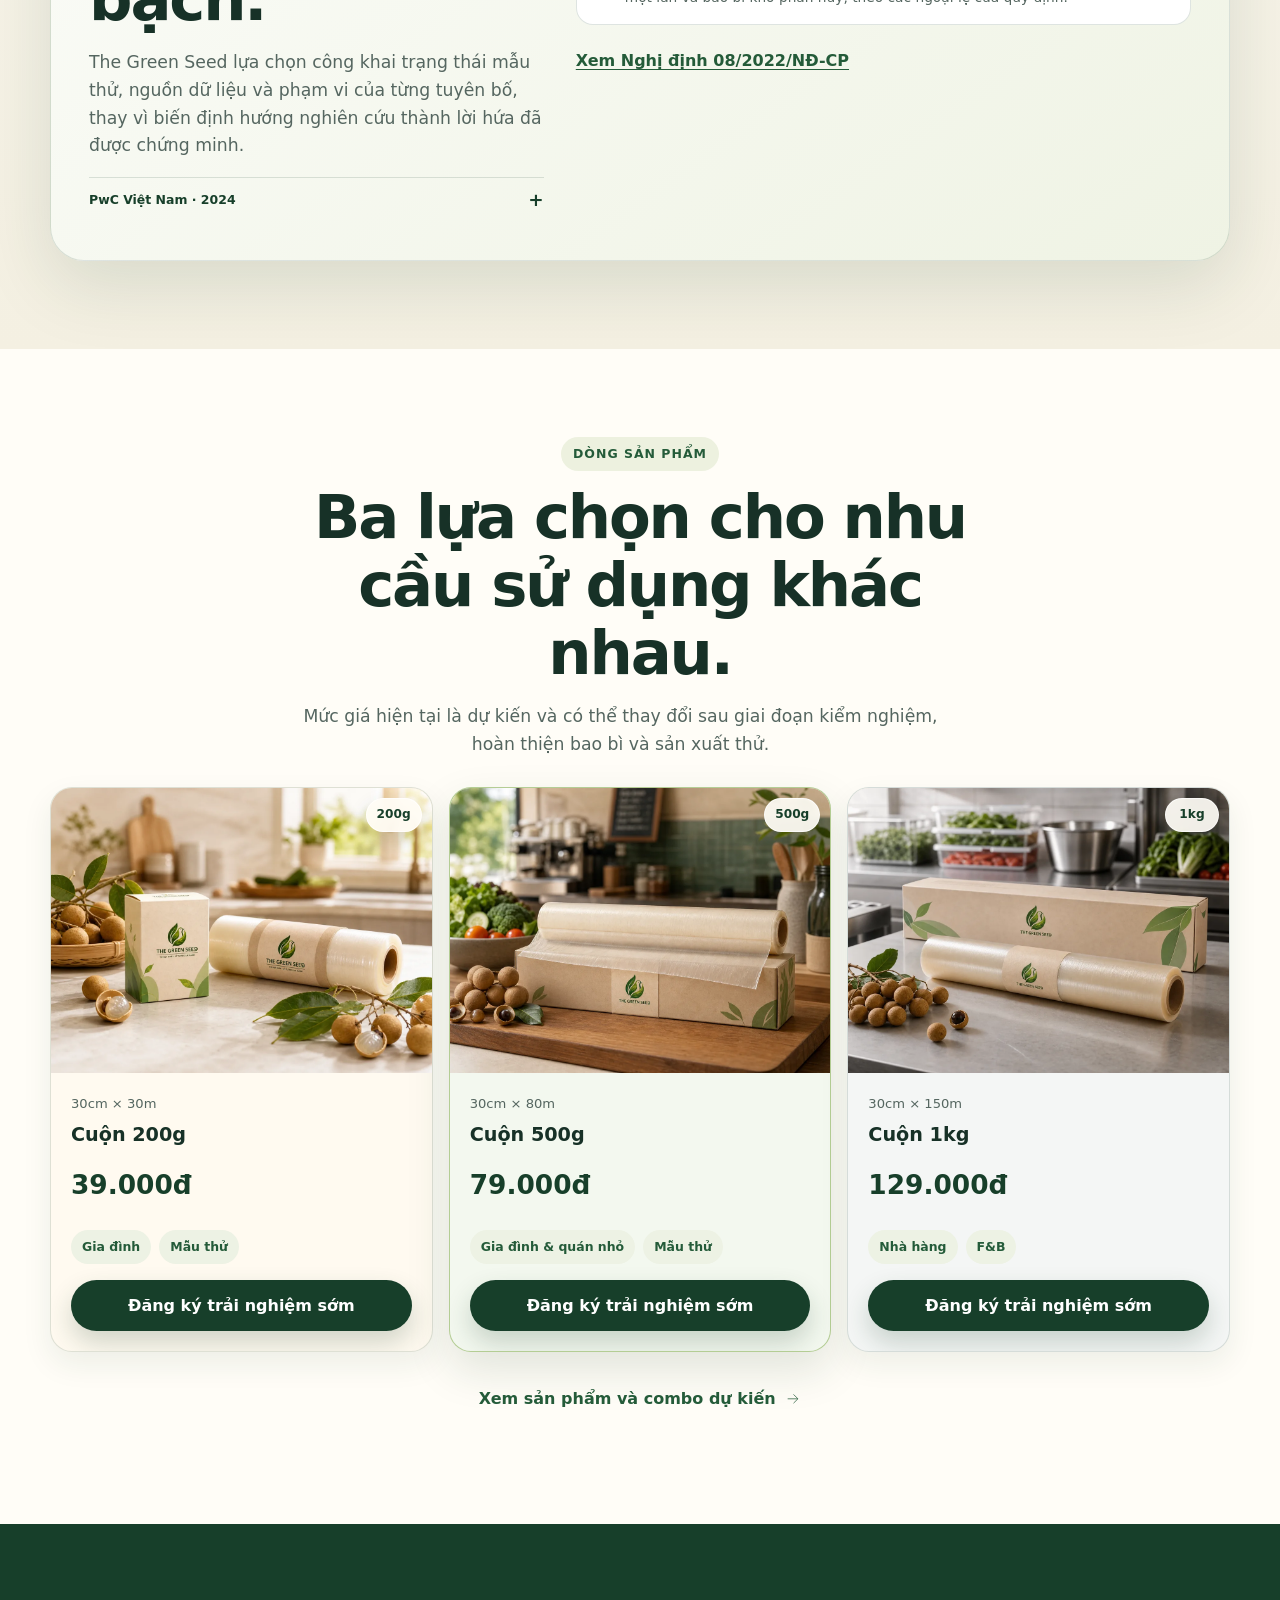
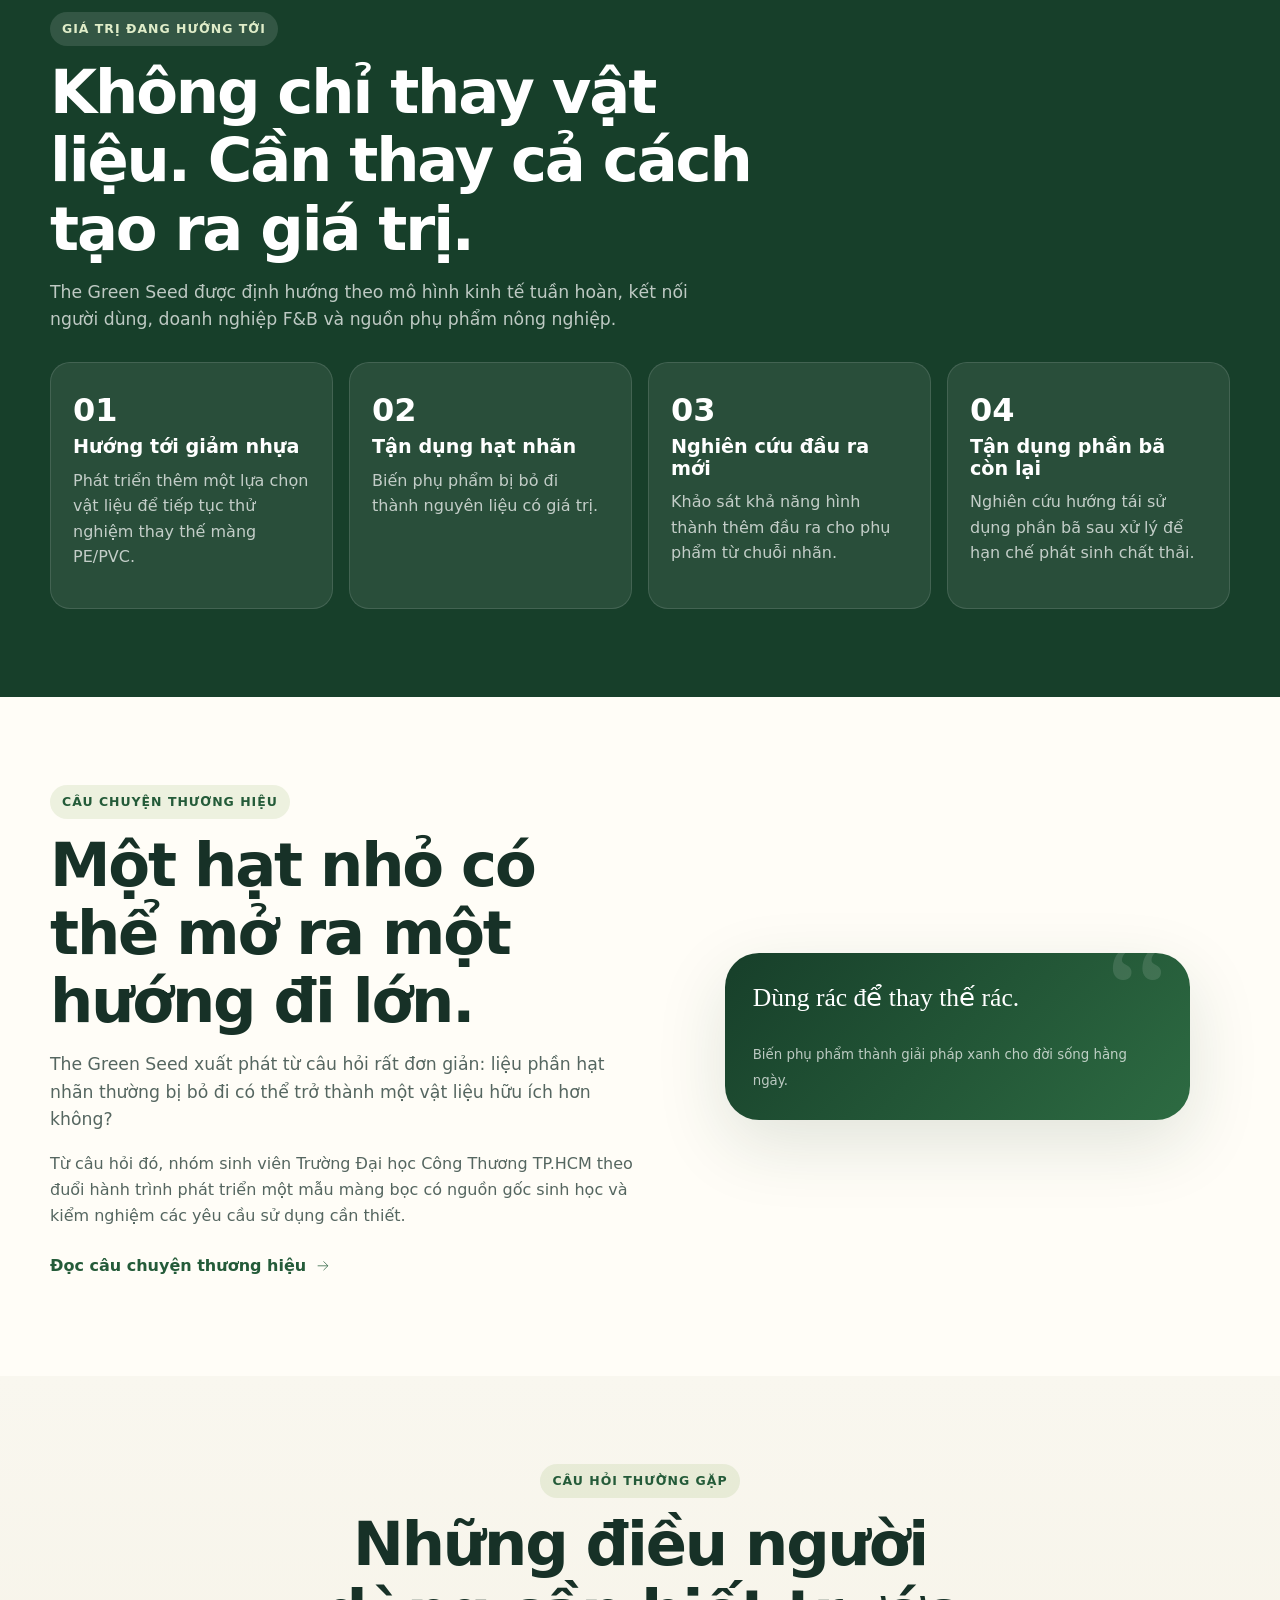
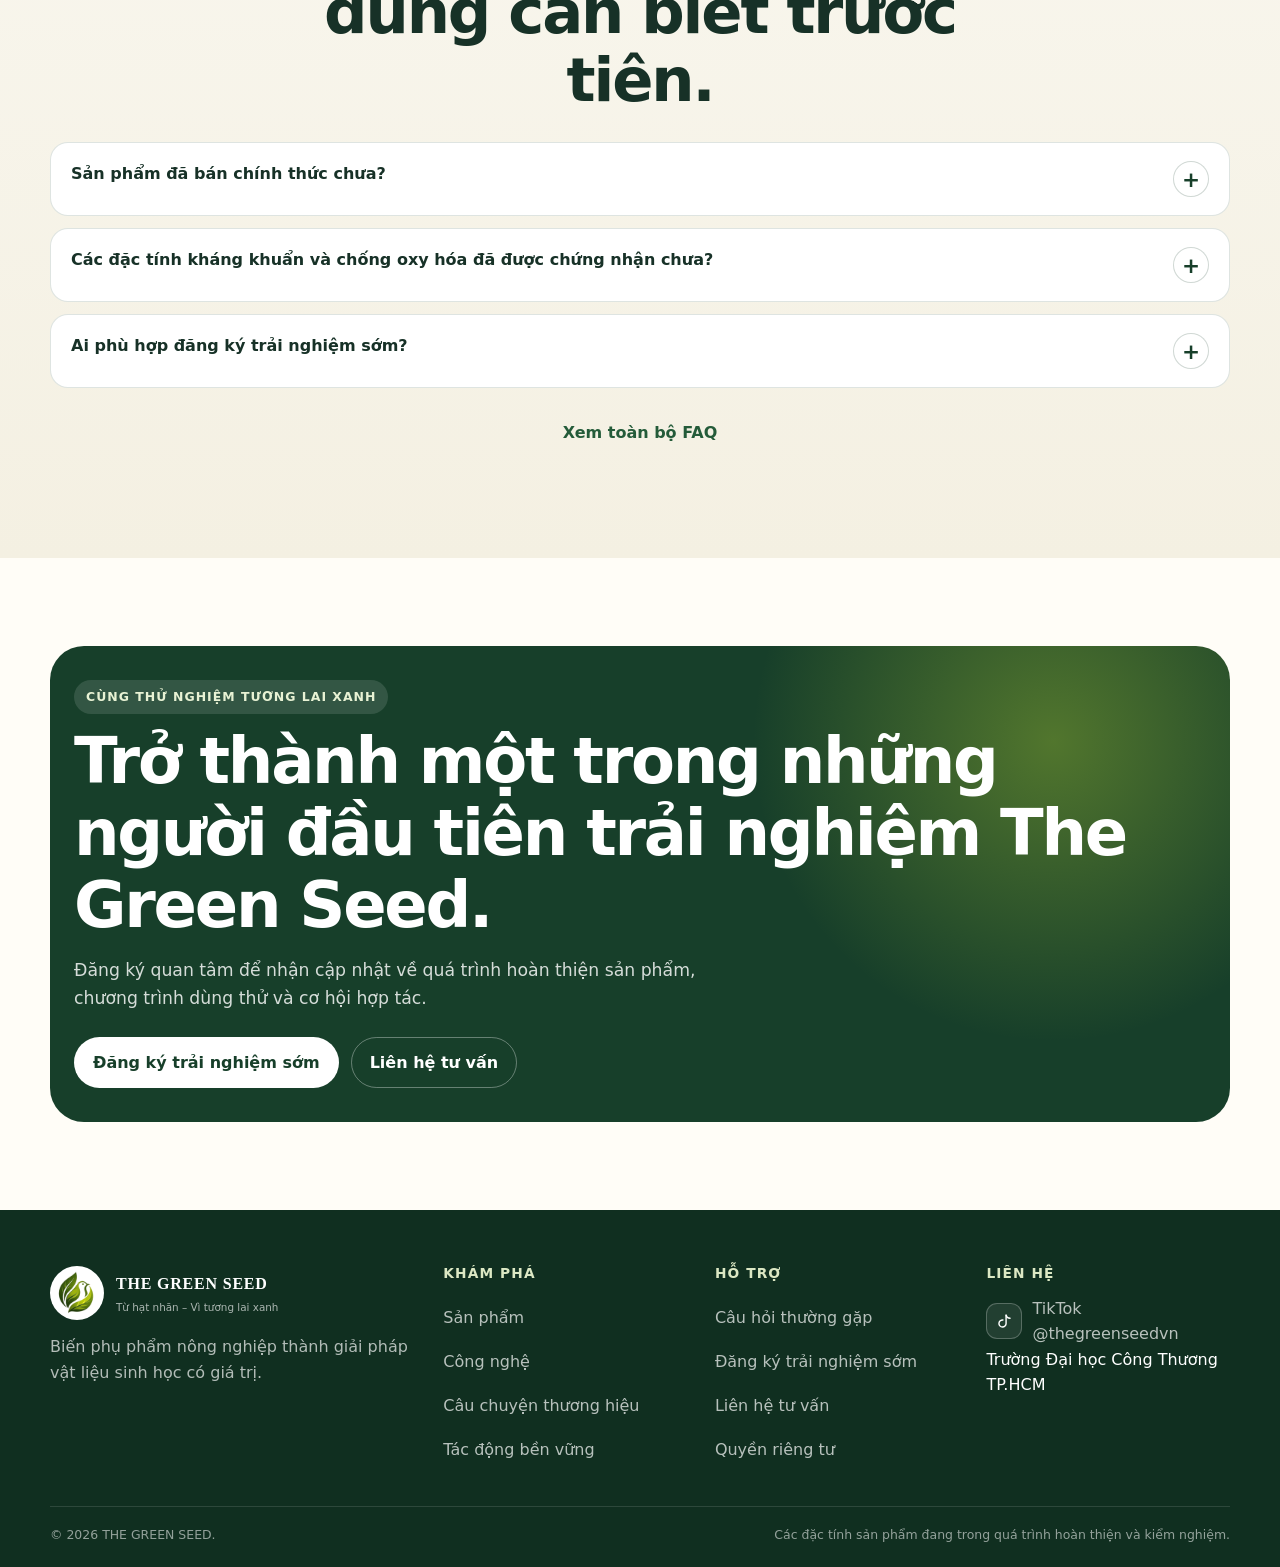
==== commit 35987ea5: "fix: use meter units for product lengths" ====
--- a/index.html
+++ b/index.html
@@ -158,15 +158,15 @@
     <div class="product-grid">
       <article class="product-card product-card--200" data-product-index="0" data-reveal>
         <div class="product-image"><img src="assets/images/product-200-home.webp" width="1200" height="900" alt="Hình minh họa mẫu cuộn 200g trong không gian bếp gia đình" loading="lazy" decoding="async"><span class="product-weight-badge" aria-hidden="true">200g</span></div>
-        <div class="product-body"><span class="product-meta" data-product-size>30cm × 30cm</span><h3 data-product-name>Cuộn 200g</h3><div class="product-price" data-product-price>39.000đ</div><div class="chip-row"><span class="chip">Gia đình</span><span class="chip">Mẫu thử</span></div><a class="button button-primary" data-product-cta href="lien-he.html?interest=trial&amp;product=200g&amp;source=product-card#form">Đăng ký trải nghiệm sớm</a></div>
+        <div class="product-body"><span class="product-meta" data-product-size>30cm × 30m</span><h3 data-product-name>Cuộn 200g</h3><div class="product-price" data-product-price>39.000đ</div><div class="chip-row"><span class="chip">Gia đình</span><span class="chip">Mẫu thử</span></div><a class="button button-primary" data-product-cta href="lien-he.html?interest=trial&amp;product=200g&amp;source=product-card#form">Đăng ký trải nghiệm sớm</a></div>
       </article>
       <article class="product-card product-card--featured" data-product-index="1" data-reveal>
         <div class="product-image"><img src="assets/images/product-500-cafe.webp" width="1200" height="900" alt="Hình minh họa mẫu cuộn 500g tại quầy chuẩn bị của quán nhỏ" loading="lazy" decoding="async"><span class="product-weight-badge" aria-hidden="true">500g</span></div>
-        <div class="product-body"><span class="product-meta" data-product-size>30cm × 80cm</span><h3 data-product-name>Cuộn 500g</h3><div class="product-price" data-product-price>79.000đ</div><div class="chip-row"><span class="chip">Gia đình &amp; quán nhỏ</span><span class="chip">Mẫu thử</span></div><a class="button button-primary" data-product-cta href="lien-he.html?interest=trial&amp;product=500g&amp;source=product-card#form">Đăng ký trải nghiệm sớm</a></div>
+        <div class="product-body"><span class="product-meta" data-product-size>30cm × 80m</span><h3 data-product-name>Cuộn 500g</h3><div class="product-price" data-product-price>79.000đ</div><div class="chip-row"><span class="chip">Gia đình &amp; quán nhỏ</span><span class="chip">Mẫu thử</span></div><a class="button button-primary" data-product-cta href="lien-he.html?interest=trial&amp;product=500g&amp;source=product-card#form">Đăng ký trải nghiệm sớm</a></div>
       </article>
       <article class="product-card product-card--1kg" data-product-index="2" data-reveal>
         <div class="product-image"><img src="assets/images/product-1kg-fnb.webp" width="1200" height="900" alt="Hình minh họa mẫu cuộn 1kg trong khu vực chuẩn bị thực phẩm F&amp;B" loading="lazy" decoding="async"><span class="product-weight-badge" aria-hidden="true">1kg</span></div>
-        <div class="product-body"><span class="product-meta" data-product-size>30cm × 150cm</span><h3 data-product-name>Cuộn 1kg</h3><div class="product-price" data-product-price>129.000đ</div><div class="chip-row"><span class="chip">Nhà hàng</span><span class="chip">F&amp;B</span></div><a class="button button-primary" data-product-cta href="lien-he.html?interest=trial&amp;product=1kg&amp;source=product-card#form">Đăng ký trải nghiệm sớm</a></div>
+        <div class="product-body"><span class="product-meta" data-product-size>30cm × 150m</span><h3 data-product-name>Cuộn 1kg</h3><div class="product-price" data-product-price>129.000đ</div><div class="chip-row"><span class="chip">Nhà hàng</span><span class="chip">F&amp;B</span></div><a class="button button-primary" data-product-cta href="lien-he.html?interest=trial&amp;product=1kg&amp;source=product-card#form">Đăng ký trải nghiệm sớm</a></div>
       </article>
     </div>
     <p style="margin-top:24px;text-align:center"><a class="text-link" href="san-pham.html">Xem sản phẩm và combo dự kiến
@@ -250,7 +250,7 @@
 
   </main>
   <div data-site-footer></div>
-  <script src="assets/js/content.js?v=20260721-5"></script>
+  <script src="assets/js/content.js?v=20260722-1"></script>
   <script src="assets/js/site.js?v=20260721-5"></script>
 </body>
 </html>
